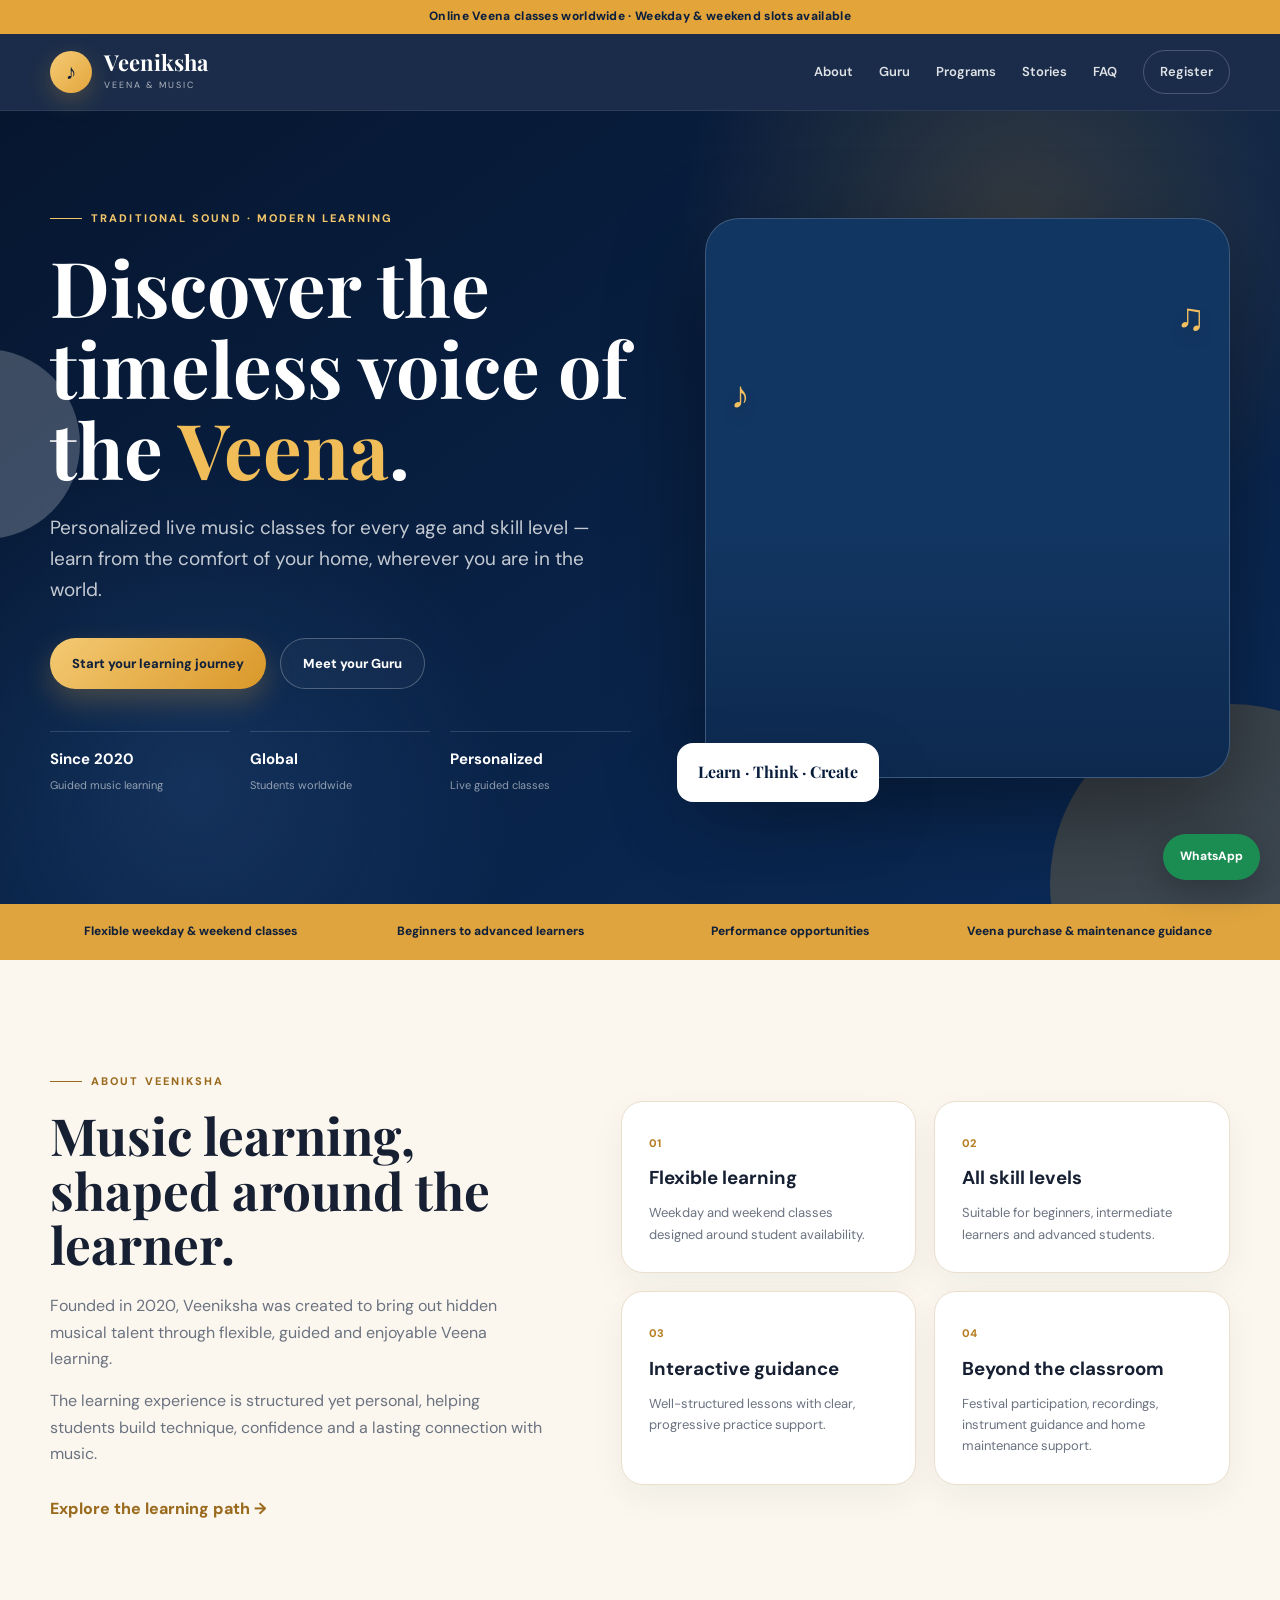
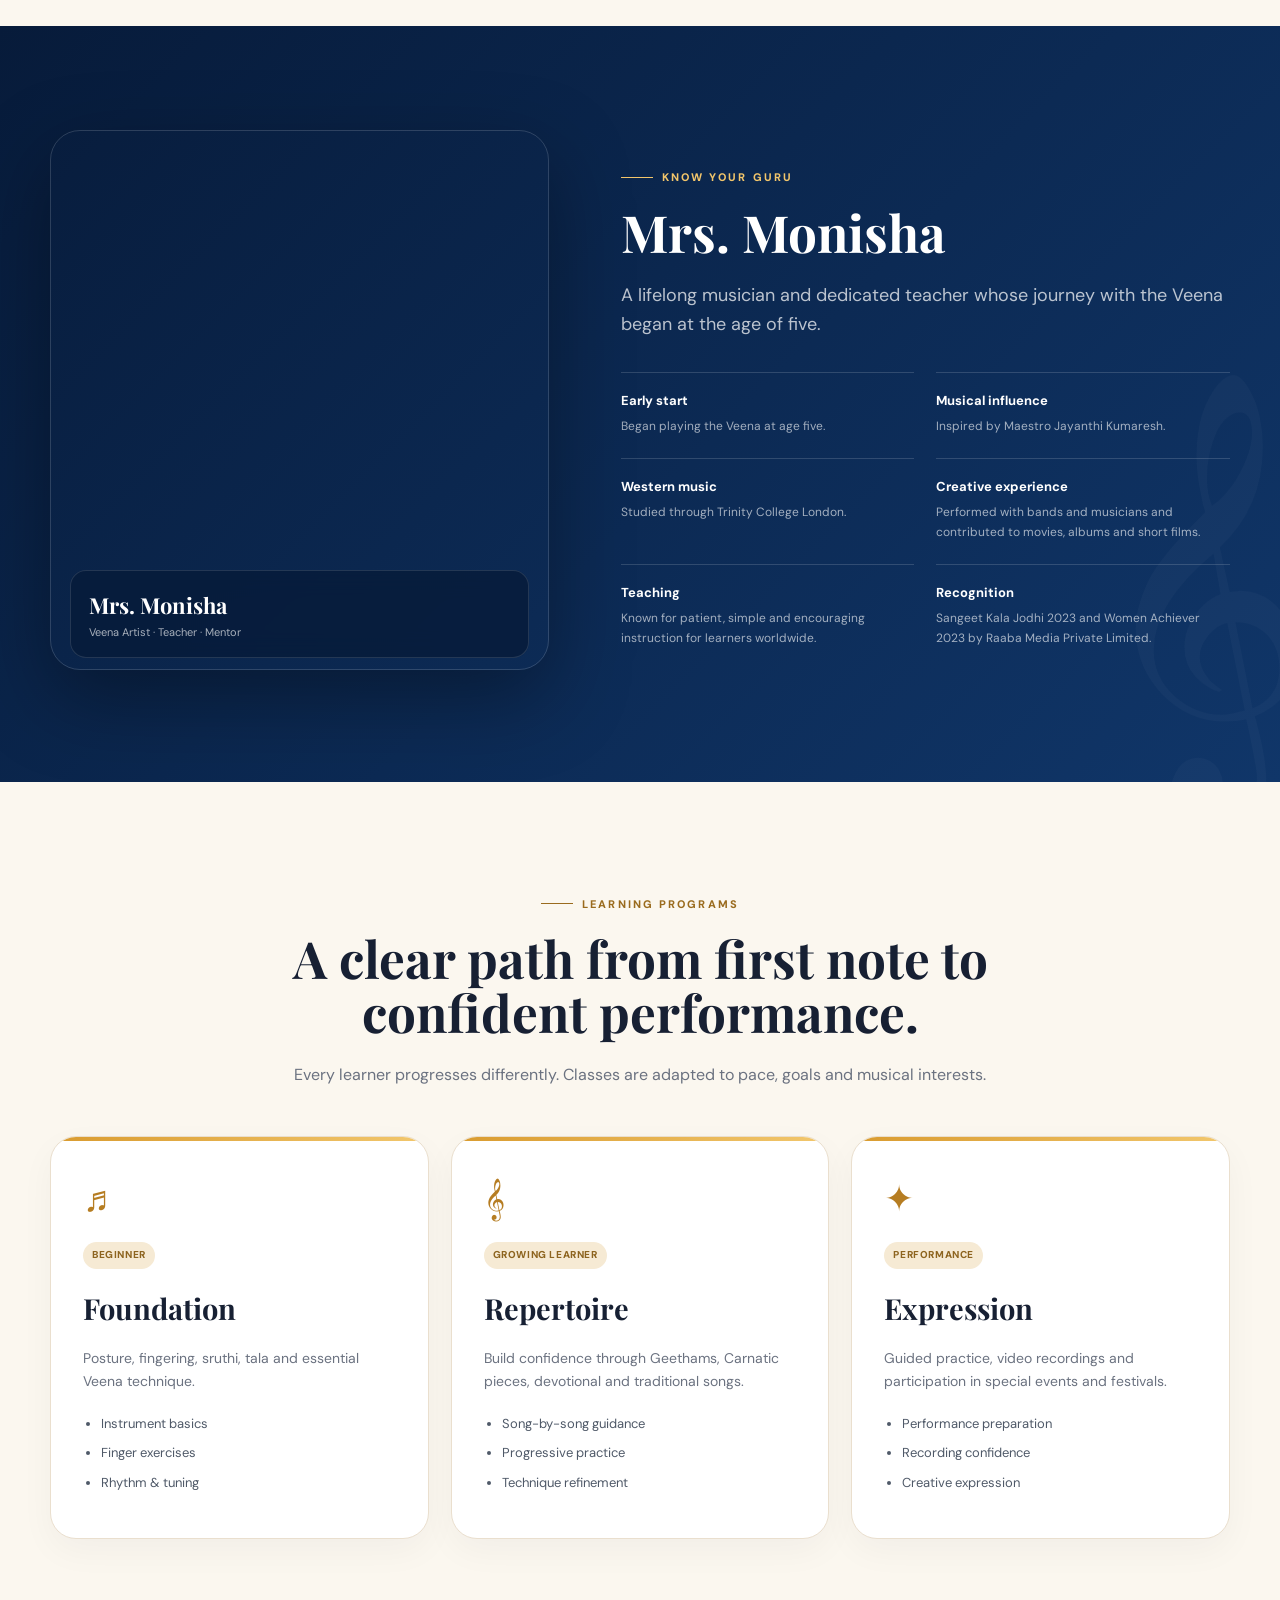
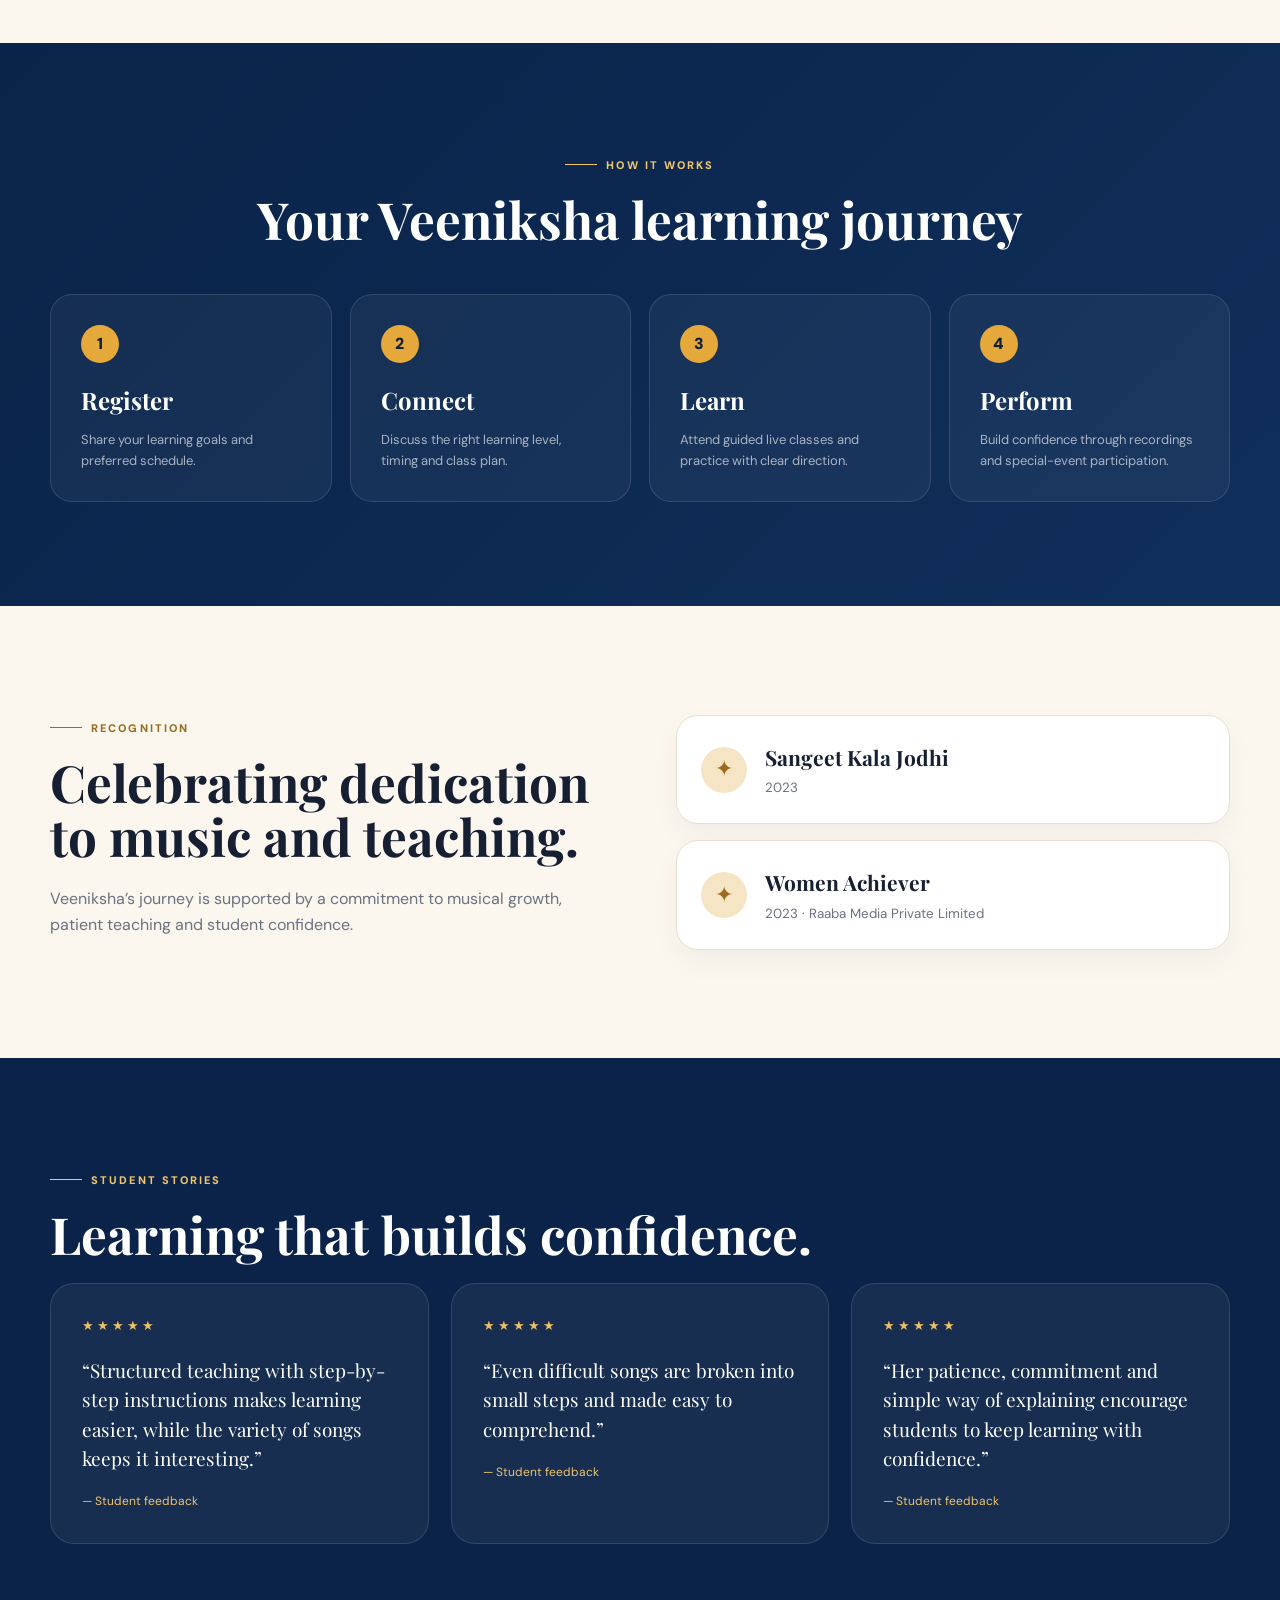
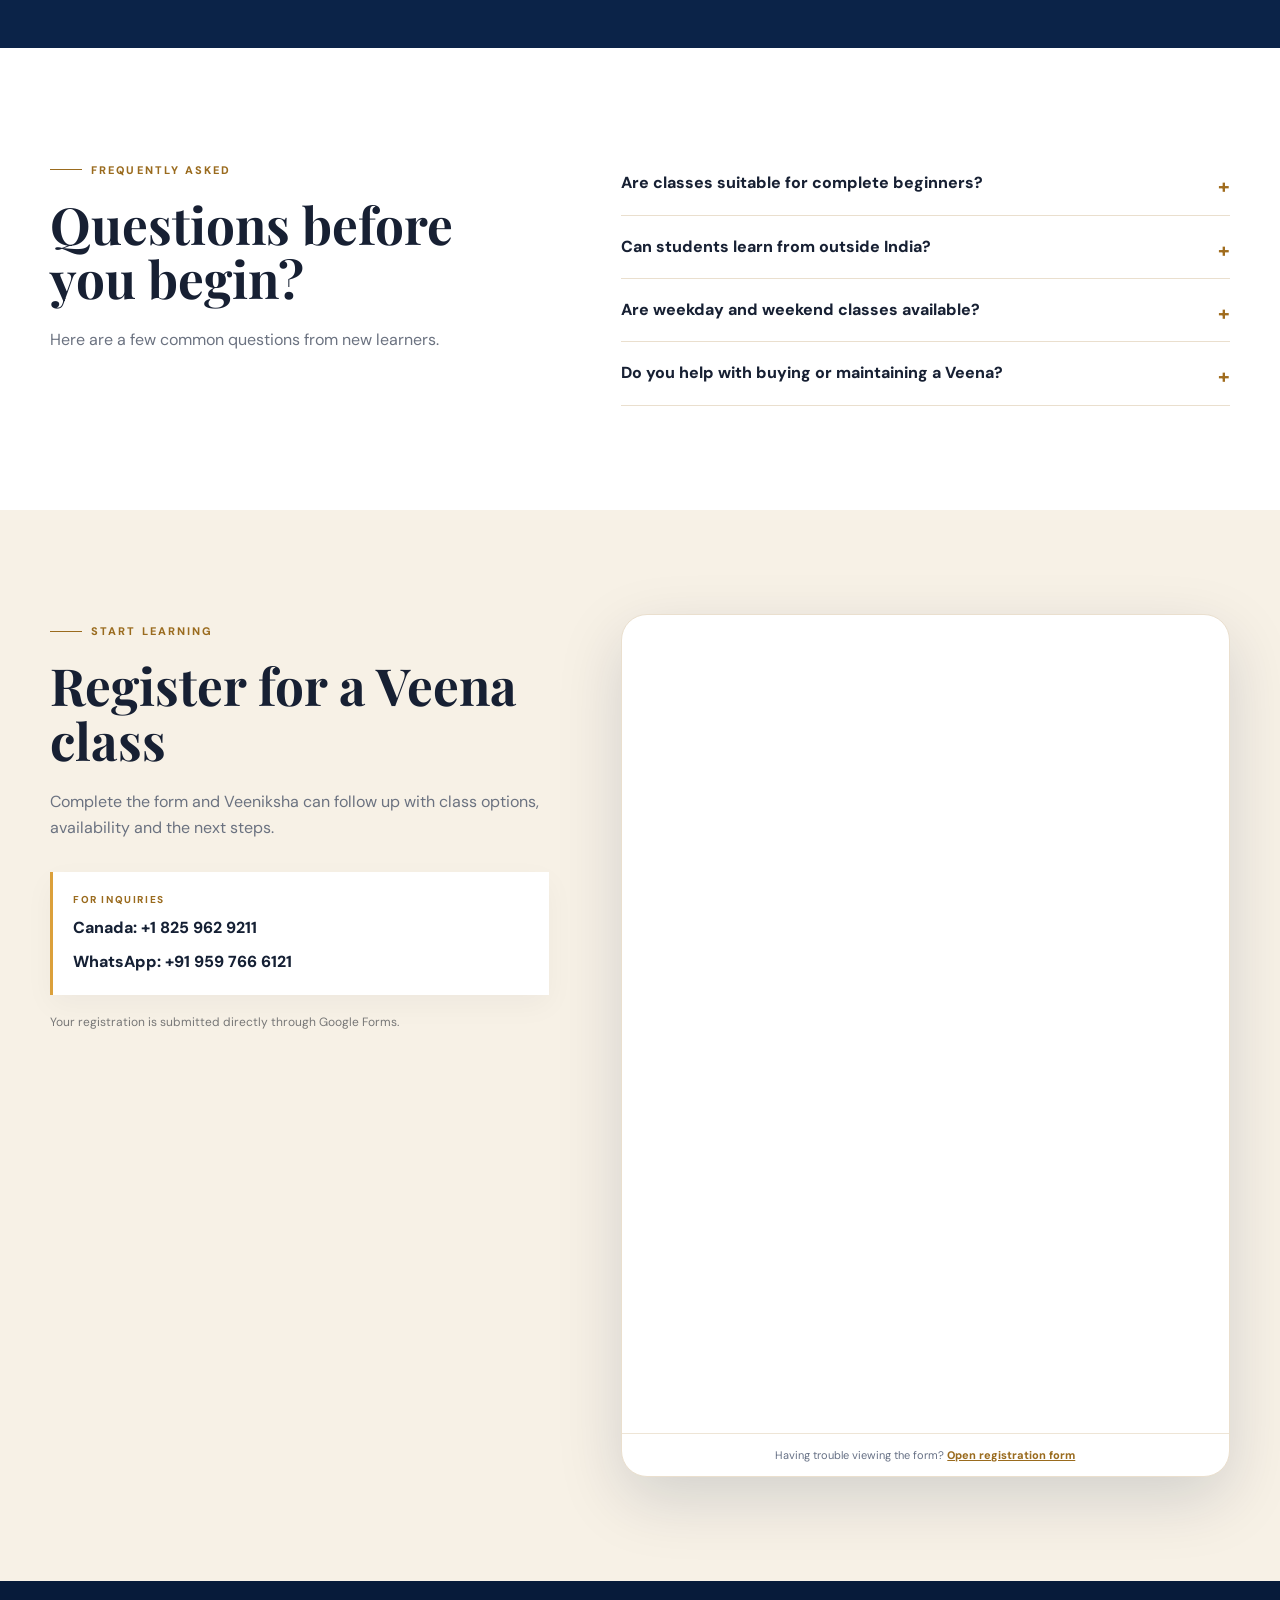
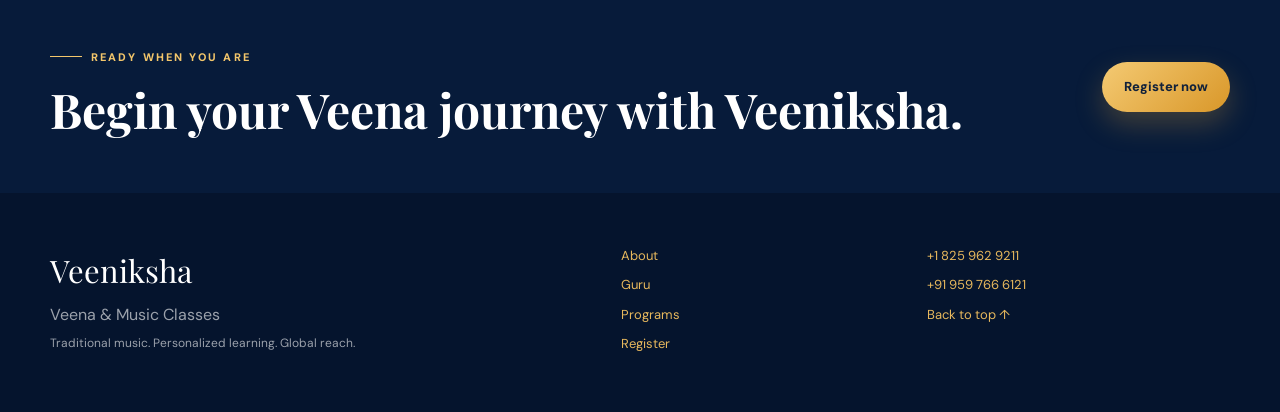
==== index.html @ 1fbd0fb5 "Use sharper high-resolution Veena portrait" ====
<!doctype html>
<html lang="en">
<head>
  <meta charset="utf-8" />
  <meta name="viewport" content="width=device-width, initial-scale=1" />
  <meta name="theme-color" content="#071b3a" />
  <meta name="description" content="Veeniksha offers personalized online Veena and Carnatic music classes for learners worldwide, with flexible scheduling, guided practice and performance opportunities." />
  <meta property="og:title" content="Veeniksha | Veena & Music Classes" />
  <meta property="og:description" content="Traditional sound. Personalized learning. Learn Veena from anywhere in the world." />
  <meta property="og:type" content="website" />
  <meta property="og:image" content="assets/monisha-crisp.webp" />
  <title>Veeniksha | Veena & Music Classes</title>
  <link rel="preconnect" href="https://fonts.googleapis.com">
  <link rel="preconnect" href="https://fonts.gstatic.com" crossorigin>
  <link href="https://fonts.googleapis.com/css2?family=DM+Sans:wght@400;500;600;700&family=Playfair+Display:wght@600;700&display=swap" rel="stylesheet">
  <link rel="stylesheet" href="styles.css" />
</head>
<body>
  <a class="skip-link" href="#main">Skip to content</a>
  <div class="announcement">Online Veena classes worldwide · Weekday & weekend slots available</div>

  <header class="site-header" id="top">
    <nav class="nav container" aria-label="Main navigation">
      <a class="brand" href="#top" aria-label="Veeniksha home">
        <span class="brand-mark">♪</span>
        <span><strong>Veeniksha</strong><small>Veena & Music</small></span>
      </a>
      <button class="menu-toggle" aria-label="Open menu" aria-expanded="false">☰</button>
      <div class="nav-links">
        <a href="#about">About</a>
        <a href="#guru">Guru</a>
        <a href="#programs">Programs</a>
        <a href="#stories">Stories</a>
        <a href="#faq">FAQ</a>
        <a href="#register" class="nav-cta">Register</a>
      </div>
    </nav>
  </header>

  <main id="main">
    <section class="hero">
      <div class="hero-orb orb-1"></div><div class="hero-orb orb-2"></div>
      <div class="container hero-grid">
        <div class="hero-copy reveal">
          <div class="eyebrow">Traditional sound · Modern learning</div>
          <h1>Discover the timeless voice of the <span>Veena</span>.</h1>
          <p class="hero-lead">Personalized live music classes for every age and skill level — learn from the comfort of your home, wherever you are in the world.</p>
          <div class="hero-actions">
            <a href="#register" class="btn btn-primary">Start your learning journey</a>
            <a href="#guru" class="btn btn-secondary">Meet your Guru</a>
          </div>
          <div class="hero-highlights" aria-label="Veeniksha highlights">
            <div><strong>Since 2020</strong><span>Guided music learning</span></div>
            <div><strong>Global</strong><span>Students worldwide</span></div>
            <div><strong>Personalized</strong><span>Live guided classes</span></div>
          </div>
        </div>
        <div class="hero-visual reveal delay-1">
          <div class="image-frame">
            <img src="assets/monisha-crisp.webp" alt="Mrs. Monisha seated with a Veena" decoding="async" fetchpriority="high" />
            <div class="floating-note note-a">♫</div>
            <div class="floating-note note-b">♪</div>
          </div>
          <div class="quote-card">Learn · Think · Create</div>
        </div>
      </div>
    </section>

    <section class="mini-strip" aria-label="Class benefits">
      <div class="container strip-grid">
        <span>Flexible weekday & weekend classes</span>
        <span>Beginners to advanced learners</span>
        <span>Performance opportunities</span>
        <span>Veena purchase & maintenance guidance</span>
      </div>
    </section>

    <section id="about" class="section-pad light-section">
      <div class="container split-grid">
        <div class="section-copy reveal">
          <div class="eyebrow dark">About Veeniksha</div>
          <h2>Music learning, shaped around the learner.</h2>
          <p>Founded in 2020, Veeniksha was created to bring out hidden musical talent through flexible, guided and enjoyable Veena learning.</p>
          <p>The learning experience is structured yet personal, helping students build technique, confidence and a lasting connection with music.</p>
          <a class="text-link" href="#programs">Explore the learning path →</a>
        </div>
        <div class="feature-grid reveal delay-1">
          <article class="feature-card"><span>01</span><h3>Flexible learning</h3><p>Weekday and weekend classes designed around student availability.</p></article>
          <article class="feature-card"><span>02</span><h3>All skill levels</h3><p>Suitable for beginners, intermediate learners and advanced students.</p></article>
          <article class="feature-card"><span>03</span><h3>Interactive guidance</h3><p>Well-structured lessons with clear, progressive practice support.</p></article>
          <article class="feature-card"><span>04</span><h3>Beyond the classroom</h3><p>Festival participation, recordings, instrument guidance and home maintenance support.</p></article>
        </div>
      </div>
    </section>

    <section id="guru" class="section-pad guru-section">
      <div class="container guru-grid">
        <div class="guru-photo reveal">
          <img src="assets/monisha-crisp.webp" alt="Mrs. Monisha playing the Veena" loading="lazy" decoding="async" />
          <div class="photo-badge"><strong>Mrs. Monisha</strong><span>Veena Artist · Teacher · Mentor</span></div>
        </div>
        <div class="guru-copy reveal delay-1">
          <div class="eyebrow">Know your Guru</div>
          <h2>Mrs. Monisha</h2>
          <p class="guru-intro">A lifelong musician and dedicated teacher whose journey with the Veena began at the age of five.</p>
          <div class="milestones">
            <div><strong>Early start</strong><span>Began playing the Veena at age five.</span></div>
            <div><strong>Musical influence</strong><span>Inspired by Maestro Jayanthi Kumaresh.</span></div>
            <div><strong>Western music</strong><span>Studied through Trinity College London.</span></div>
            <div><strong>Creative experience</strong><span>Performed with bands and musicians and contributed to movies, albums and short films.</span></div>
            <div><strong>Teaching</strong><span>Known for patient, simple and encouraging instruction for learners worldwide.</span></div>
            <div><strong>Recognition</strong><span>Sangeet Kala Jodhi 2023 and Women Achiever 2023 by Raaba Media Private Limited.</span></div>
          </div>
        </div>
      </div>
    </section>

    <section id="programs" class="section-pad light-section">
      <div class="container">
        <div class="section-heading centered reveal">
          <div class="eyebrow dark">Learning programs</div>
          <h2>A clear path from first note to confident performance.</h2>
          <p>Every learner progresses differently. Classes are adapted to pace, goals and musical interests.</p>
        </div>
        <div class="class-cards">
          <article class="class-card reveal"><div class="icon">♬</div><div class="tag">Beginner</div><h3>Foundation</h3><p>Posture, fingering, sruthi, tala and essential Veena technique.</p><ul><li>Instrument basics</li><li>Finger exercises</li><li>Rhythm & tuning</li></ul></article>
          <article class="class-card reveal delay-1"><div class="icon">𝄞</div><div class="tag">Growing learner</div><h3>Repertoire</h3><p>Build confidence through Geethams, Carnatic pieces, devotional and traditional songs.</p><ul><li>Song-by-song guidance</li><li>Progressive practice</li><li>Technique refinement</li></ul></article>
          <article class="class-card reveal delay-2"><div class="icon">✦</div><div class="tag">Performance</div><h3>Expression</h3><p>Guided practice, video recordings and participation in special events and festivals.</p><ul><li>Performance preparation</li><li>Recording confidence</li><li>Creative expression</li></ul></article>
        </div>
      </div>
    </section>

    <section class="journey-section section-pad">
      <div class="container">
        <div class="section-heading centered reveal">
          <div class="eyebrow">How it works</div>
          <h2>Your Veeniksha learning journey</h2>
        </div>
        <div class="journey-grid">
          <div class="journey-step reveal"><span>1</span><h3>Register</h3><p>Share your learning goals and preferred schedule.</p></div>
          <div class="journey-step reveal delay-1"><span>2</span><h3>Connect</h3><p>Discuss the right learning level, timing and class plan.</p></div>
          <div class="journey-step reveal delay-2"><span>3</span><h3>Learn</h3><p>Attend guided live classes and practice with clear direction.</p></div>
          <div class="journey-step reveal delay-3"><span>4</span><h3>Perform</h3><p>Build confidence through recordings and special-event participation.</p></div>
        </div>
      </div>
    </section>

    <section class="awards-section section-pad light-section">
      <div class="container awards-grid">
        <div class="section-copy reveal">
          <div class="eyebrow dark">Recognition</div>
          <h2>Celebrating dedication to music and teaching.</h2>
          <p>Veeniksha’s journey is supported by a commitment to musical growth, patient teaching and student confidence.</p>
        </div>
        <div class="award-cards reveal delay-1">
          <div class="award-card"><span>✦</span><div><strong>Sangeet Kala Jodhi</strong><small>2023</small></div></div>
          <div class="award-card"><span>✦</span><div><strong>Women Achiever</strong><small>2023 · Raaba Media Private Limited</small></div></div>
        </div>
      </div>
    </section>

    <section id="stories" class="section-pad testimonial-section">
      <div class="container">
        <div class="section-heading reveal">
          <div class="eyebrow">Student stories</div>
          <h2>Learning that builds confidence.</h2>
        </div>
        <div class="testimonial-grid">
          <blockquote class="testimonial reveal"><div class="stars">★★★★★</div><p>“Structured teaching with step-by-step instructions makes learning easier, while the variety of songs keeps it interesting.”</p><footer>— Student feedback</footer></blockquote>
          <blockquote class="testimonial reveal delay-1"><div class="stars">★★★★★</div><p>“Even difficult songs are broken into small steps and made easy to comprehend.”</p><footer>— Student feedback</footer></blockquote>
          <blockquote class="testimonial reveal delay-2"><div class="stars">★★★★★</div><p>“Her patience, commitment and simple way of explaining encourage students to keep learning with confidence.”</p><footer>— Student feedback</footer></blockquote>
        </div>
      </div>
    </section>

    <section id="faq" class="section-pad faq-section">
      <div class="container faq-grid">
        <div class="section-copy reveal"><div class="eyebrow dark">Frequently asked</div><h2>Questions before you begin?</h2><p>Here are a few common questions from new learners.</p></div>
        <div class="faq-list reveal delay-1">
          <details><summary>Are classes suitable for complete beginners?</summary><p>Yes. Veeniksha supports learners from beginner to advanced levels, with lessons adapted to the student’s current ability.</p></details>
          <details><summary>Can students learn from outside India?</summary><p>Yes. Veeniksha teaches students worldwide through live online classes.</p></details>
          <details><summary>Are weekday and weekend classes available?</summary><p>Yes. Flexible scheduling includes weekday and weekend options, subject to availability.</p></details>
          <details><summary>Do you help with buying or maintaining a Veena?</summary><p>Yes. Guidance is available for customized Veena and accessories, global shipping, and basic home maintenance support.</p></details>
        </div>
      </div>
    </section>

    <section id="register" class="section-pad register-section">
      <div class="container register-grid">
        <div class="register-copy reveal">
          <div class="eyebrow dark">Start learning</div>
          <h2>Register for a Veena class</h2>
          <p>Complete the form and Veeniksha can follow up with class options, availability and the next steps.</p>
          <div class="contact-card">
            <span>For inquiries</span>
            <a href="tel:+18259629211">Canada: +1 825 962 9211</a>
            <a href="https://wa.me/919597666121" target="_blank" rel="noopener">WhatsApp: +91 959 766 6121</a>
          </div>
          <div class="register-note">Your registration is submitted directly through Google Forms.</div>
        </div>
        <div class="form-shell reveal delay-1">
          <iframe title="Veeniksha registration form" loading="lazy" src="https://docs.google.com/forms/d/e/1FAIpQLSe6xrKiTgILq8Q-QHt_Vbb0ZFLfgSfTjHG83LfhYRNbQDbj2w/viewform?embedded=true">Loading…</iframe>
          <div class="form-fallback">Having trouble viewing the form? <a href="https://docs.google.com/forms/d/e/1FAIpQLSe6xrKiTgILq8Q-QHt_Vbb0ZFLfgSfTjHG83LfhYRNbQDbj2w/viewform?usp=publish-editor" target="_blank" rel="noopener">Open registration form</a></div>
        </div>
      </div>
    </section>

    <section class="cta-band">
      <div class="container cta-inner"><div><span class="eyebrow">Ready when you are</span><h2>Begin your Veena journey with Veeniksha.</h2></div><a class="btn btn-primary" href="#register">Register now</a></div>
    </section>
  </main>

  <a class="whatsapp-float" href="https://wa.me/919597666121" target="_blank" rel="noopener" aria-label="Chat with Veeniksha on WhatsApp">WhatsApp</a>

  <footer class="footer">
    <div class="container footer-grid">
      <div><div class="footer-brand">Veeniksha</div><p>Veena & Music Classes</p><p class="footer-small">Traditional music. Personalized learning. Global reach.</p></div>
      <div class="footer-links"><a href="#about">About</a><a href="#guru">Guru</a><a href="#programs">Programs</a><a href="#register">Register</a></div>
      <div class="footer-contact"><a href="tel:+18259629211">+1 825 962 9211</a><a href="https://wa.me/919597666121" target="_blank" rel="noopener">+91 959 766 6121</a><a href="#top">Back to top ↑</a></div>
    </div>
  </footer>

  <script src="script.js"></script>
</body>
</html>
---- styles.css ----
:root{--navy:#071b3a;--navy2:#0d2d5c;--gold:#e4a63c;--gold2:#f4cb76;--cream:#f7f1e6;--paper:#fffdf8;--text:#172033;--muted:#6b7280;--line:#eadfce;--white:#fff;--shadow:0 22px 65px rgba(7,27,58,.15)}*{box-sizing:border-box}html{scroll-behavior:smooth}body{margin:0;font-family:'DM Sans',sans-serif;color:var(--text);background:var(--paper);line-height:1.65}.container{width:min(1180px,calc(100% - 40px));margin:auto}.section-pad{padding:104px 0}.skip-link{position:absolute;left:-9999px}.skip-link:focus{left:18px;top:18px;z-index:100;background:#fff;color:#111;padding:10px 14px;border-radius:8px}.announcement{height:34px;display:grid;place-items:center;background:#e3a43a;color:#0b1f3e;font-size:12px;font-weight:800;letter-spacing:.3px;position:relative;z-index:60}.site-header{position:sticky;top:0;z-index:50;background:rgba(7,27,58,.92);backdrop-filter:blur(16px);border-bottom:1px solid rgba(255,255,255,.08)}.nav{height:76px;display:flex;align-items:center;justify-content:space-between}.brand{display:flex;gap:12px;align-items:center;color:#fff;text-decoration:none}.brand-mark{width:42px;height:42px;border-radius:50%;display:grid;place-items:center;background:linear-gradient(135deg,var(--gold2),var(--gold));color:var(--navy);font-size:21px;font-weight:800;box-shadow:0 8px 24px rgba(228,166,60,.24)}.brand strong{display:block;font-family:'Playfair Display',serif;font-size:22px;line-height:1}.brand small{display:block;font-size:9px;letter-spacing:2px;text-transform:uppercase;opacity:.65;margin-top:5px}.nav-links{display:flex;align-items:center;gap:26px}.nav-links a{color:#fff;text-decoration:none;font-size:13px;font-weight:600;opacity:.86;transition:.2s}.nav-links a:hover{opacity:1;color:#f2c56b}.nav-cta{padding:10px 16px;border:1px solid rgba(255,255,255,.25);border-radius:999px}.menu-toggle{display:none;background:none;border:0;color:#fff;font-size:26px}.hero{min-height:calc(100vh - 110px);display:flex;align-items:center;background:radial-gradient(circle at 80% 15%,rgba(229,168,58,.2),transparent 28%),radial-gradient(circle at 15% 85%,rgba(70,131,203,.18),transparent 25%),linear-gradient(145deg,#06162f,#0b2b59);color:#fff;position:relative;overflow:hidden;padding:90px 0 110px}.hero-grid{display:grid;grid-template-columns:1.05fr .95fr;gap:74px;align-items:center}.eyebrow{display:inline-flex;align-items:center;gap:9px;text-transform:uppercase;letter-spacing:2.1px;font-size:11px;font-weight:800;color:#f3c66b}.eyebrow:before{content:'';width:32px;height:1px;background:currentColor}.eyebrow.dark{color:#9a6b1e}.hero h1,.section-copy h2,.section-heading h2,.guru-copy h2,.register-copy h2,.cta-band h2{font-family:'Playfair Display',serif;line-height:1.06;margin:18px 0 22px}.hero h1{font-size:clamp(50px,6vw,82px);max-width:760px}.hero h1 span{color:#f0bd59}.hero-lead{font-size:19px;color:rgba(255,255,255,.76);max-width:650px}.hero-actions{display:flex;gap:14px;flex-wrap:wrap;margin:32px 0 42px}.btn{display:inline-flex;align-items:center;justify-content:center;padding:14px 22px;border-radius:999px;text-decoration:none;font-weight:800;font-size:13px;transition:.2s transform,.2s box-shadow}.btn:hover{transform:translateY(-2px)}.btn-primary{background:linear-gradient(135deg,#f4ca73,#d99729);color:#11213a;box-shadow:0 12px 28px rgba(229,168,58,.26)}.btn-secondary{border:1px solid rgba(255,255,255,.25);color:#fff;background:rgba(255,255,255,.03)}.hero-highlights{display:grid;grid-template-columns:repeat(3,1fr);gap:20px;max-width:720px}.hero-highlights div{padding-top:15px;border-top:1px solid rgba(255,255,255,.14)}.hero-highlights strong,.hero-highlights span{display:block}.hero-highlights strong{font-size:15px}.hero-highlights span{font-size:11px;color:rgba(255,255,255,.55);margin-top:4px}.hero-visual{position:relative}.image-frame{height:560px;border-radius:34px;overflow:hidden;border:1px solid rgba(255,255,255,.18);box-shadow:0 34px 95px rgba(0,0,0,.38);position:relative;background:#123662}.image-frame:after{content:'';position:absolute;inset:0;background:linear-gradient(to top,rgba(5,20,45,.38),transparent 45%)}.image-frame img{width:100%;height:100%;object-fit:cover;object-position:center;display:block}.quote-card{position:absolute;left:-28px;bottom:-24px;background:#fff;color:var(--navy);padding:16px 21px;border-radius:16px;font-family:'Playfair Display',serif;font-weight:700;box-shadow:var(--shadow);z-index:3}.floating-note{position:absolute;color:#f1bf60;font-size:38px;animation:float 5s ease-in-out infinite;z-index:2;text-shadow:0 8px 16px rgba(0,0,0,.2)}.note-a{right:24px;top:12%}.note-b{left:25px;top:26%;animation-delay:1s}.hero-orb{position:absolute;border-radius:50%;opacity:.22}.orb-1{width:360px;height:360px;background:#e6a833;right:-130px;bottom:-160px}.orb-2{width:190px;height:190px;background:#fff;left:-110px;top:30%}.mini-strip{background:#dfa43d;color:#10203b;padding:18px 0;font-weight:800;font-size:12px}.strip-grid{display:grid;grid-template-columns:repeat(4,1fr);gap:18px;text-align:center}.light-section{background:#fbf7ef}.split-grid,.guru-grid,.register-grid,.awards-grid,.faq-grid{display:grid;grid-template-columns:.9fr 1.1fr;gap:72px;align-items:center}.section-copy h2,.section-heading h2,.guru-copy h2,.register-copy h2{font-size:clamp(39px,4vw,58px)}.section-copy p,.section-heading p{color:var(--muted);font-size:16px}.text-link{display:inline-block;margin-top:12px;color:#9a6b1e;font-weight:800;text-decoration:none}.feature-grid{display:grid;grid-template-columns:repeat(2,1fr);gap:18px}.feature-card{padding:27px;border-radius:22px;background:#fff;border:1px solid var(--line);box-shadow:0 12px 35px rgba(27,32,46,.05);transition:.25s}.feature-card:hover{transform:translateY(-4px);box-shadow:0 18px 48px rgba(27,32,46,.08)}.feature-card span{color:#b67d22;font-size:11px;font-weight:800}.feature-card h3{margin:8px 0 8px}.feature-card p{color:var(--muted);font-size:13px;margin:0}.guru-section{background:linear-gradient(135deg,#071b3a,#103669);color:#fff;position:relative;overflow:hidden}.guru-section:after{content:'𝄞';position:absolute;right:-35px;bottom:-120px;font-size:380px;color:rgba(255,255,255,.025);font-family:serif}.guru-photo{position:relative;z-index:2}.guru-photo img{width:100%;height:540px;object-fit:cover;border-radius:30px;border:1px solid rgba(255,255,255,.15);box-shadow:0 28px 80px rgba(0,0,0,.34)}.photo-badge{position:absolute;left:20px;right:20px;bottom:20px;background:rgba(7,27,58,.82);backdrop-filter:blur(12px);padding:16px 18px;border-radius:16px;border:1px solid rgba(255,255,255,.12)}.photo-badge strong,.photo-badge span{display:block}.photo-badge strong{font-family:'Playfair Display',serif;font-size:22px}.photo-badge span{font-size:11px;color:rgba(255,255,255,.65)}.guru-intro{font-size:18px;color:rgba(255,255,255,.72)}.milestones{display:grid;grid-template-columns:repeat(2,1fr);gap:22px;margin-top:32px}.milestones div{padding-top:17px;border-top:1px solid rgba(255,255,255,.15)}.milestones strong,.milestones span{display:block}.milestones strong{font-size:13px}.milestones span{font-size:12px;color:rgba(255,255,255,.62);margin-top:5px}.centered{text-align:center;max-width:800px;margin:0 auto 48px}.class-cards,.testimonial-grid{display:grid;grid-template-columns:repeat(3,1fr);gap:22px}.class-card{background:#fff;border:1px solid var(--line);border-radius:26px;padding:32px;min-height:340px;box-shadow:0 12px 35px rgba(27,32,46,.04);position:relative;overflow:hidden}.class-card:before{content:'';position:absolute;left:0;top:0;width:100%;height:4px;background:linear-gradient(90deg,#d99b2f,#f2c76d)}.class-card .icon{font-size:36px;color:#b67d22}.class-card .tag{display:inline-block;margin:14px 0 0;padding:5px 9px;border-radius:99px;background:#f6ead4;color:#8d641f;font-size:10px;font-weight:800;text-transform:uppercase;letter-spacing:.6px}.class-card h3{font-family:'Playfair Display',serif;font-size:29px;margin:16px 0 8px}.class-card p{color:var(--muted);font-size:14px}.class-card ul{padding-left:18px;margin-top:20px;color:#4f5968;font-size:13px}.class-card li{margin:8px 0}.journey-section{background:linear-gradient(135deg,#0a2348,#102f5b);color:#fff}.journey-grid{display:grid;grid-template-columns:repeat(4,1fr);gap:18px}.journey-step{padding:30px;border-radius:22px;border:1px solid rgba(255,255,255,.12);background:rgba(255,255,255,.045)}.journey-step span{display:grid;place-items:center;width:38px;height:38px;border-radius:50%;background:#e5a83a;color:#10203b;font-weight:900}.journey-step h3{font-family:'Playfair Display',serif;font-size:24px;margin:18px 0 8px}.journey-step p{color:rgba(255,255,255,.63);font-size:13px;margin:0}.awards-grid{grid-template-columns:1fr 1fr}.award-cards{display:grid;gap:16px}.award-card{display:flex;align-items:center;gap:18px;background:#fff;border:1px solid var(--line);padding:24px;border-radius:22px;box-shadow:0 12px 30px rgba(27,32,46,.04)}.award-card>span{width:46px;height:46px;border-radius:50%;display:grid;place-items:center;background:#f5e5c5;color:#9c6b1f;font-size:22px}.award-card strong,.award-card small{display:block}.award-card strong{font-family:'Playfair Display',serif;font-size:21px}.award-card small{color:var(--muted);margin-top:3px}.testimonial-section{background:#0b2348;color:#fff}.testimonial{margin:0;padding:31px;border:1px solid rgba(255,255,255,.12);border-radius:24px;background:rgba(255,255,255,.05)}.stars{color:#f1bf60;letter-spacing:3px;font-size:13px}.testimonial p{font-family:'Playfair Display',serif;font-size:19px;line-height:1.55}.testimonial footer{font-size:12px;color:#efc36d}.faq-section{background:#fff}.faq-grid{align-items:start}.faq-list details{border-bottom:1px solid var(--line);padding:18px 0}.faq-list summary{cursor:pointer;font-weight:800;list-style:none;padding-right:26px;position:relative}.faq-list summary:after{content:'+';position:absolute;right:0;top:0;color:#a06c1d;font-size:20px}.faq-list details[open] summary:after{content:'–'}.faq-list p{color:var(--muted);font-size:14px;padding-right:30px}.register-section{background:#f7f1e6}.register-grid{align-items:start}.register-copy p{color:var(--muted)}.contact-card{margin-top:30px;padding:20px;border-left:3px solid #dba03b;background:#fff;box-shadow:0 10px 28px rgba(27,32,46,.04)}.contact-card span,.contact-card a{display:block}.contact-card span{font-size:10px;font-weight:800;letter-spacing:1.6px;color:#9a6b1e;text-transform:uppercase}.contact-card a{color:#152034;text-decoration:none;margin-top:7px;font-weight:800}.register-note{margin-top:18px;font-size:12px;color:#777}.form-shell{background:#fff;border-radius:26px;border:1px solid var(--line);box-shadow:var(--shadow);overflow:hidden}.form-shell iframe{width:100%;height:810px;border:0}.form-fallback{padding:12px 18px;text-align:center;font-size:11px;color:#667085;border-top:1px solid #eee5d6}.form-fallback a{color:#9a6b1e;font-weight:800}.cta-band{background:#071b3a;color:#fff;padding:58px 0}.cta-inner{display:flex;align-items:center;justify-content:space-between;gap:30px}.cta-band h2{font-size:clamp(30px,4vw,48px);margin-bottom:0}.whatsapp-float{position:fixed;right:20px;bottom:20px;z-index:40;background:#1c8d52;color:#fff;text-decoration:none;font-size:12px;font-weight:800;padding:13px 17px;border-radius:999px;box-shadow:0 12px 32px rgba(0,0,0,.22)}.footer{padding:52px 0;background:#05142d;color:#fff}.footer-grid{display:grid;grid-template-columns:1.4fr .7fr .8fr;gap:40px;align-items:start}.footer-brand{font-family:'Playfair Display',serif;font-size:31px}.footer p{color:rgba(255,255,255,.6);margin:6px 0}.footer-small{font-size:12px}.footer-links,.footer-contact{display:grid;gap:8px}.footer a{color:#e7b85d;text-decoration:none;font-size:13px}.reveal{opacity:0;transform:translateY(18px);transition:opacity .7s ease,transform .7s ease}.reveal.visible{opacity:1;transform:none}.delay-1{transition-delay:.12s}.delay-2{transition-delay:.24s}.delay-3{transition-delay:.36s}@keyframes float{50%{transform:translateY(-15px)}}@media(max-width:980px){.nav-links{position:absolute;left:20px;right:20px;top:84px;padding:18px;border-radius:18px;background:#0a2349;display:none;flex-direction:column;align-items:flex-start;box-shadow:0 20px 40px rgba(0,0,0,.2)}.nav-links.open{display:flex}.menu-toggle{display:block}.hero-grid,.split-grid,.guru-grid,.register-grid,.awards-grid,.faq-grid{grid-template-columns:1fr}.hero{padding:80px 0 100px}.hero-grid{gap:50px}.image-frame{height:500px}.strip-grid{grid-template-columns:repeat(2,1fr)}.feature-grid,.milestones{grid-template-columns:1fr 1fr}.class-cards,.testimonial-grid{grid-template-columns:1fr}.journey-grid{grid-template-columns:repeat(2,1fr)}.section-pad{padding:82px 0}.quote-card{left:12px}.footer-grid{grid-template-columns:1fr 1fr}.cta-inner{align-items:flex-start;flex-direction:column}}@media(max-width:600px){.announcement{height:auto;min-height:34px;padding:8px 14px;text-align:center}.container{width:min(100% - 28px,1180px)}.hero{padding-top:65px}.hero h1{font-size:46px}.hero-lead{font-size:17px}.hero-highlights,.strip-grid,.feature-grid,.milestones,.journey-grid{grid-template-columns:1fr}.strip-grid{text-align:left}.section-pad{padding:66px 0}.image-frame,.guru-photo img{height:390px}.quote-card{font-size:13px}.footer-grid{grid-template-columns:1fr}.whatsapp-float{right:14px;bottom:14px}.form-shell iframe{height:760px}}@media(prefers-reduced-motion:reduce){*{scroll-behavior:auto!important}.reveal{opacity:1;transform:none;transition:none}.floating-note{animation:none}}
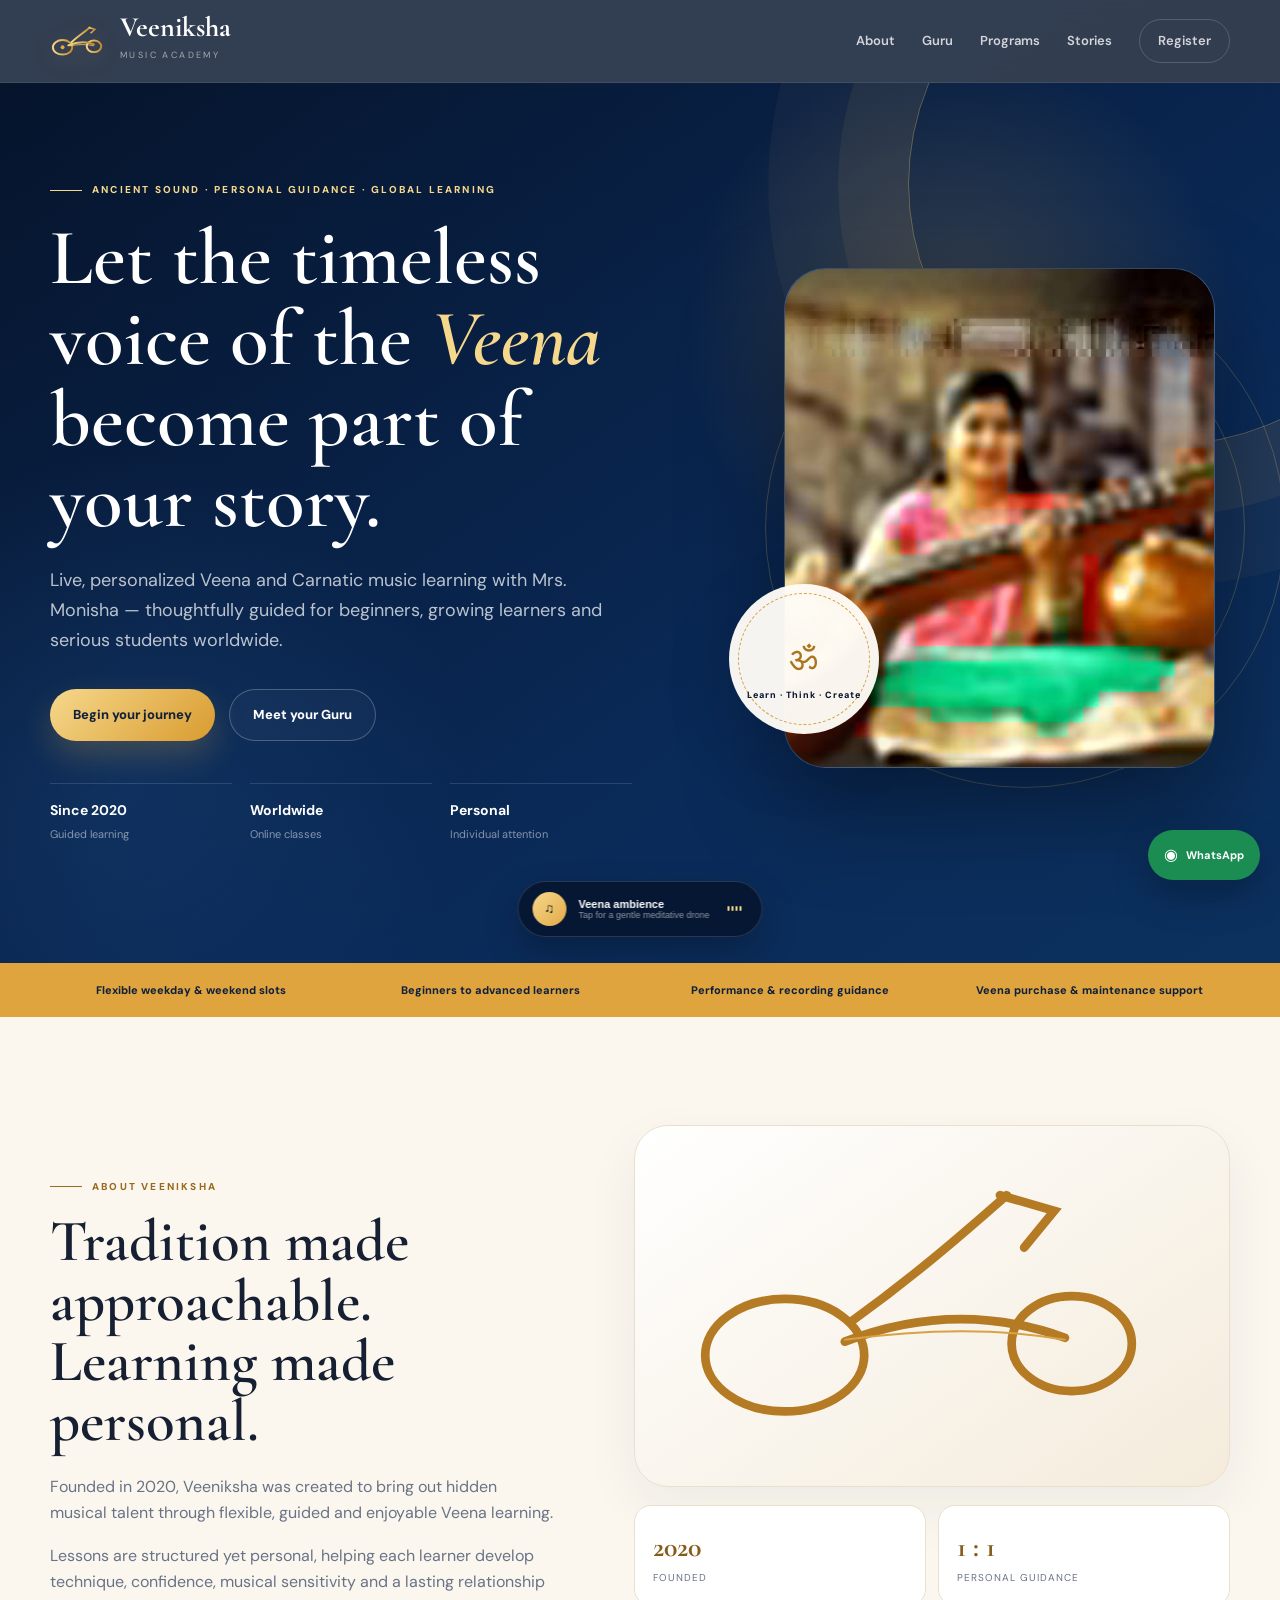
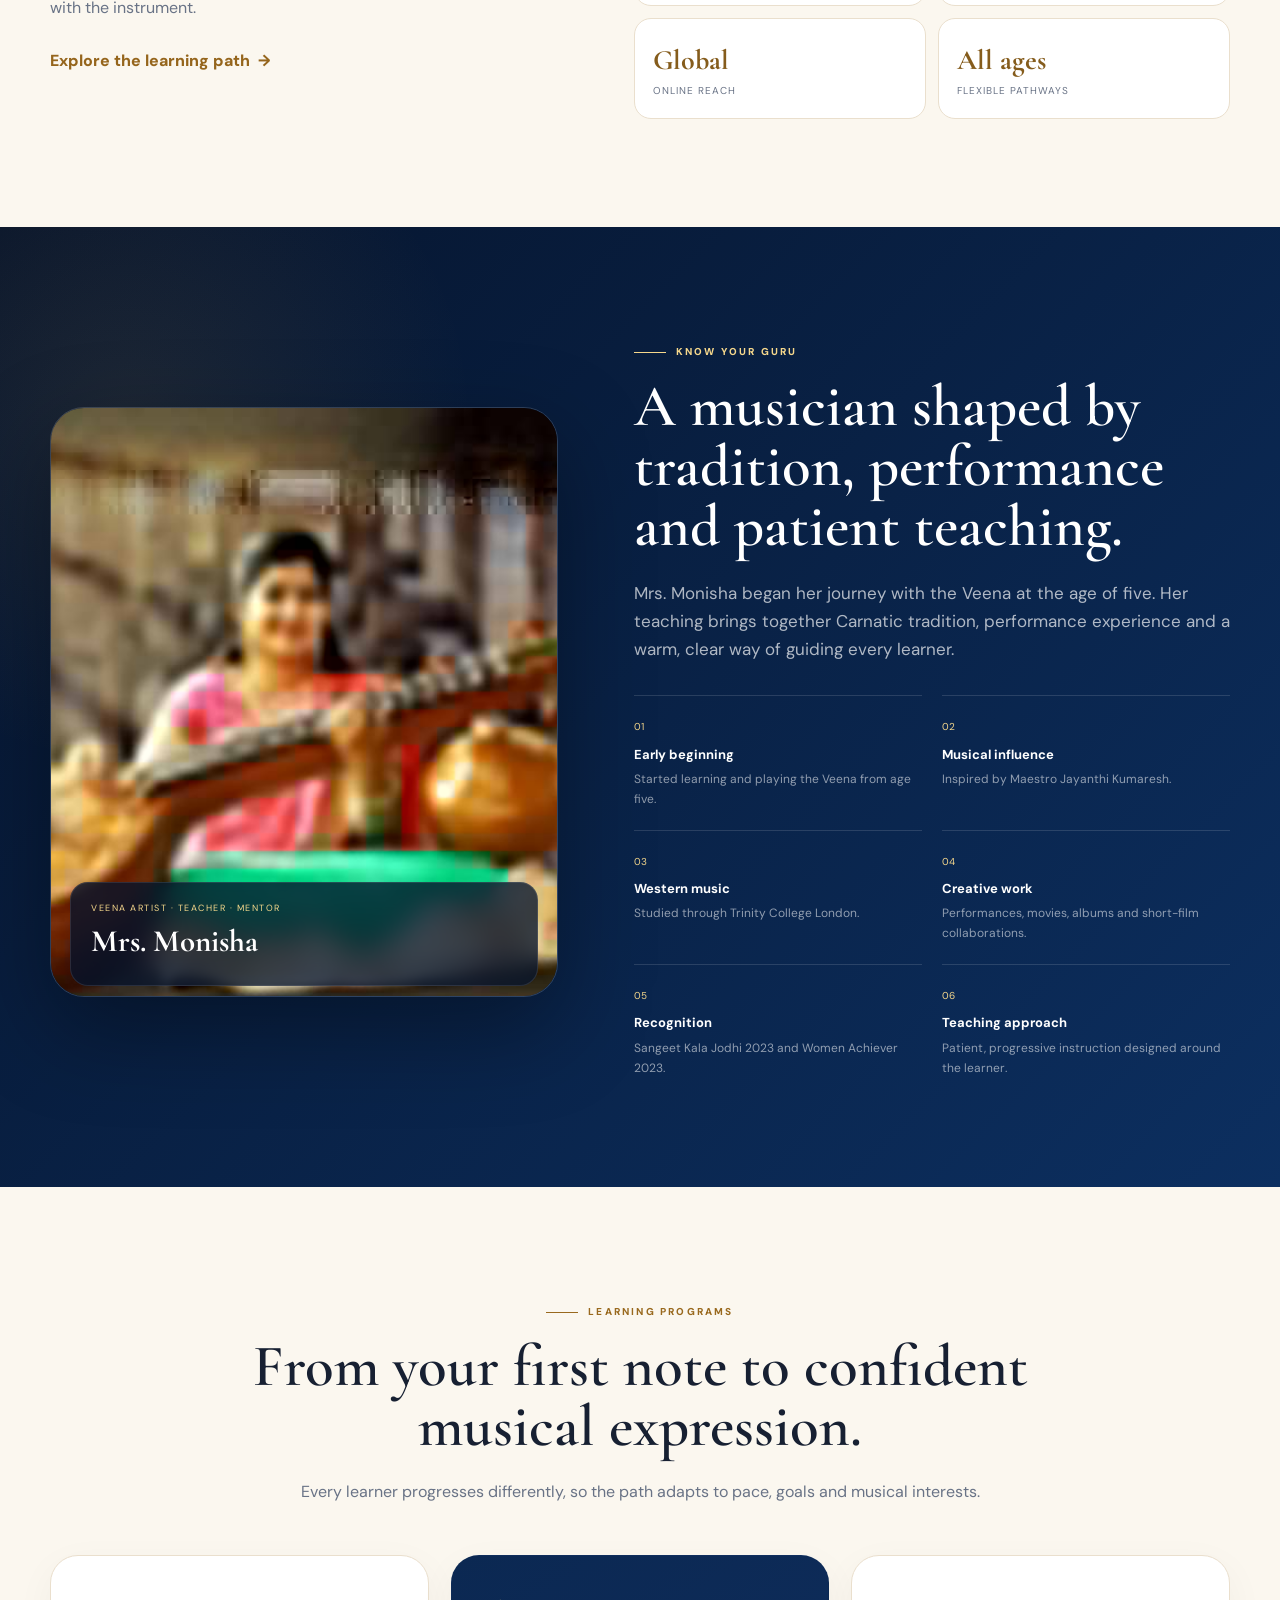
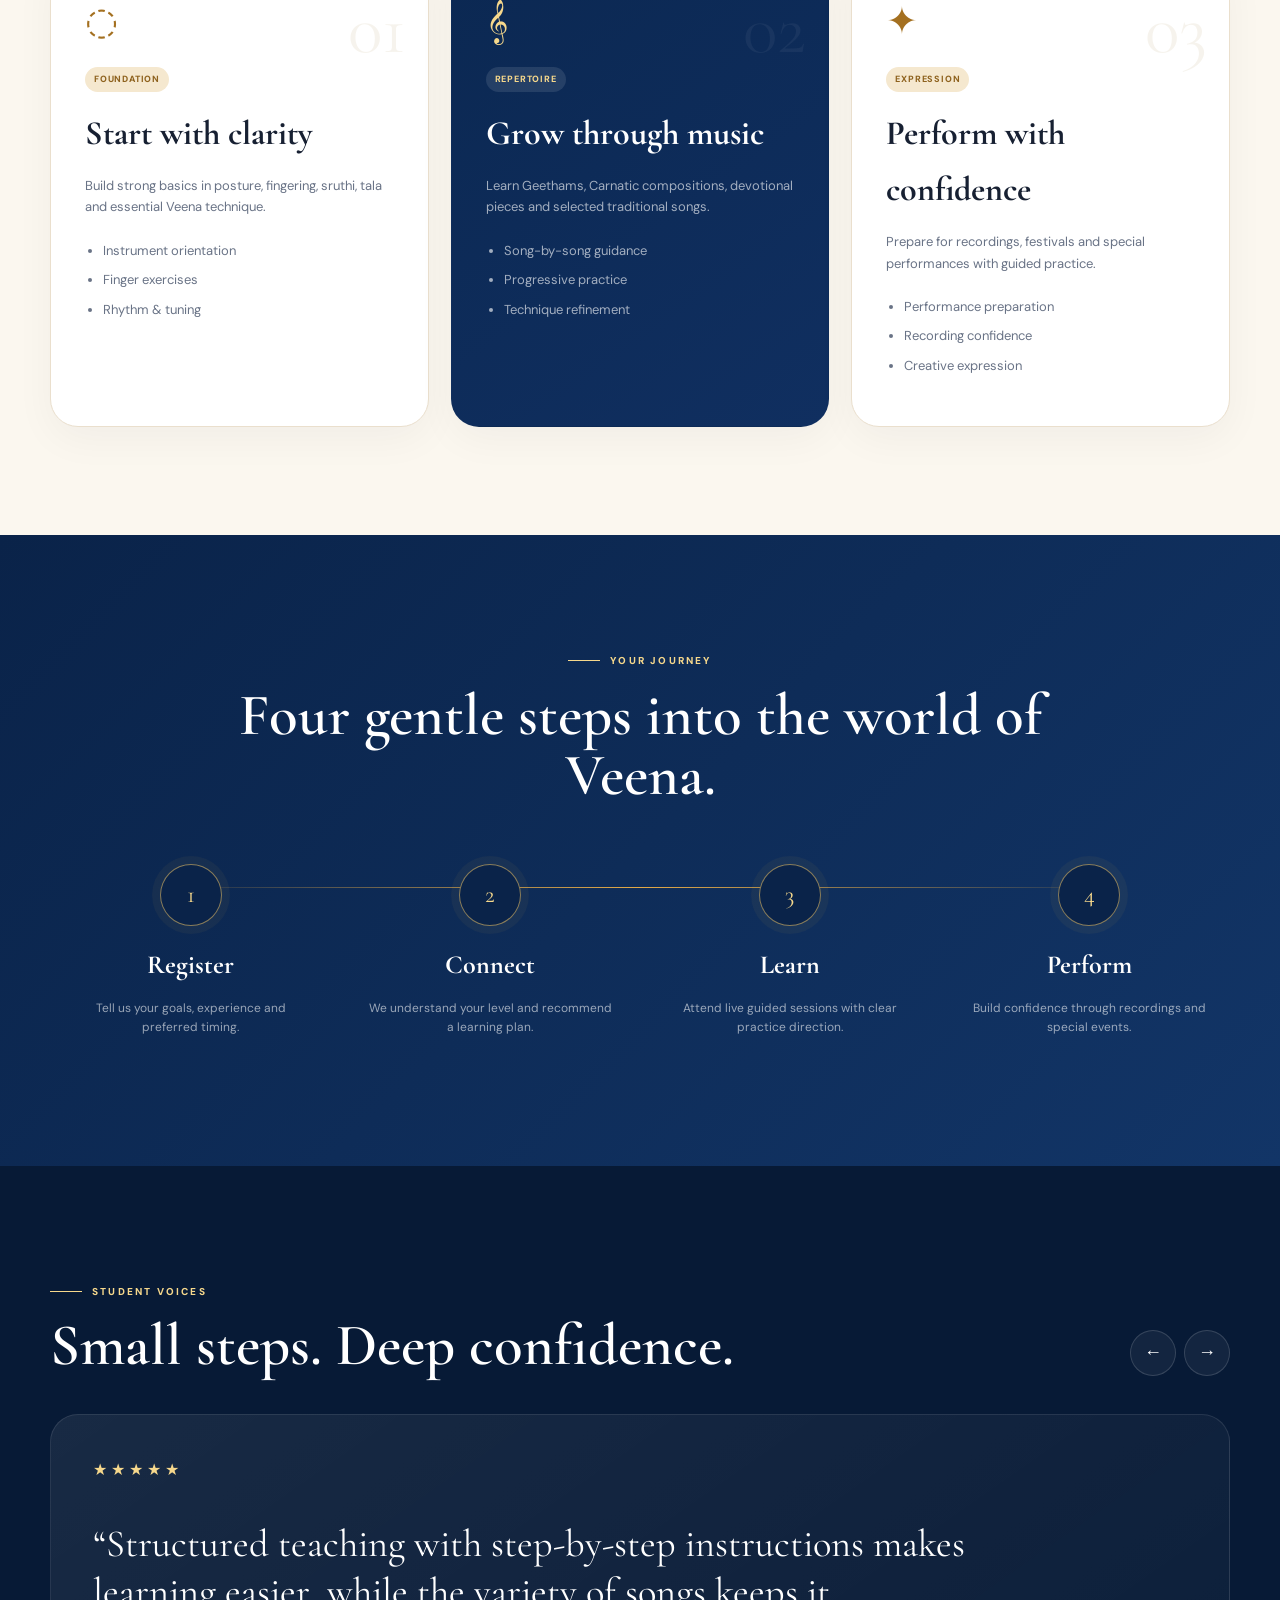
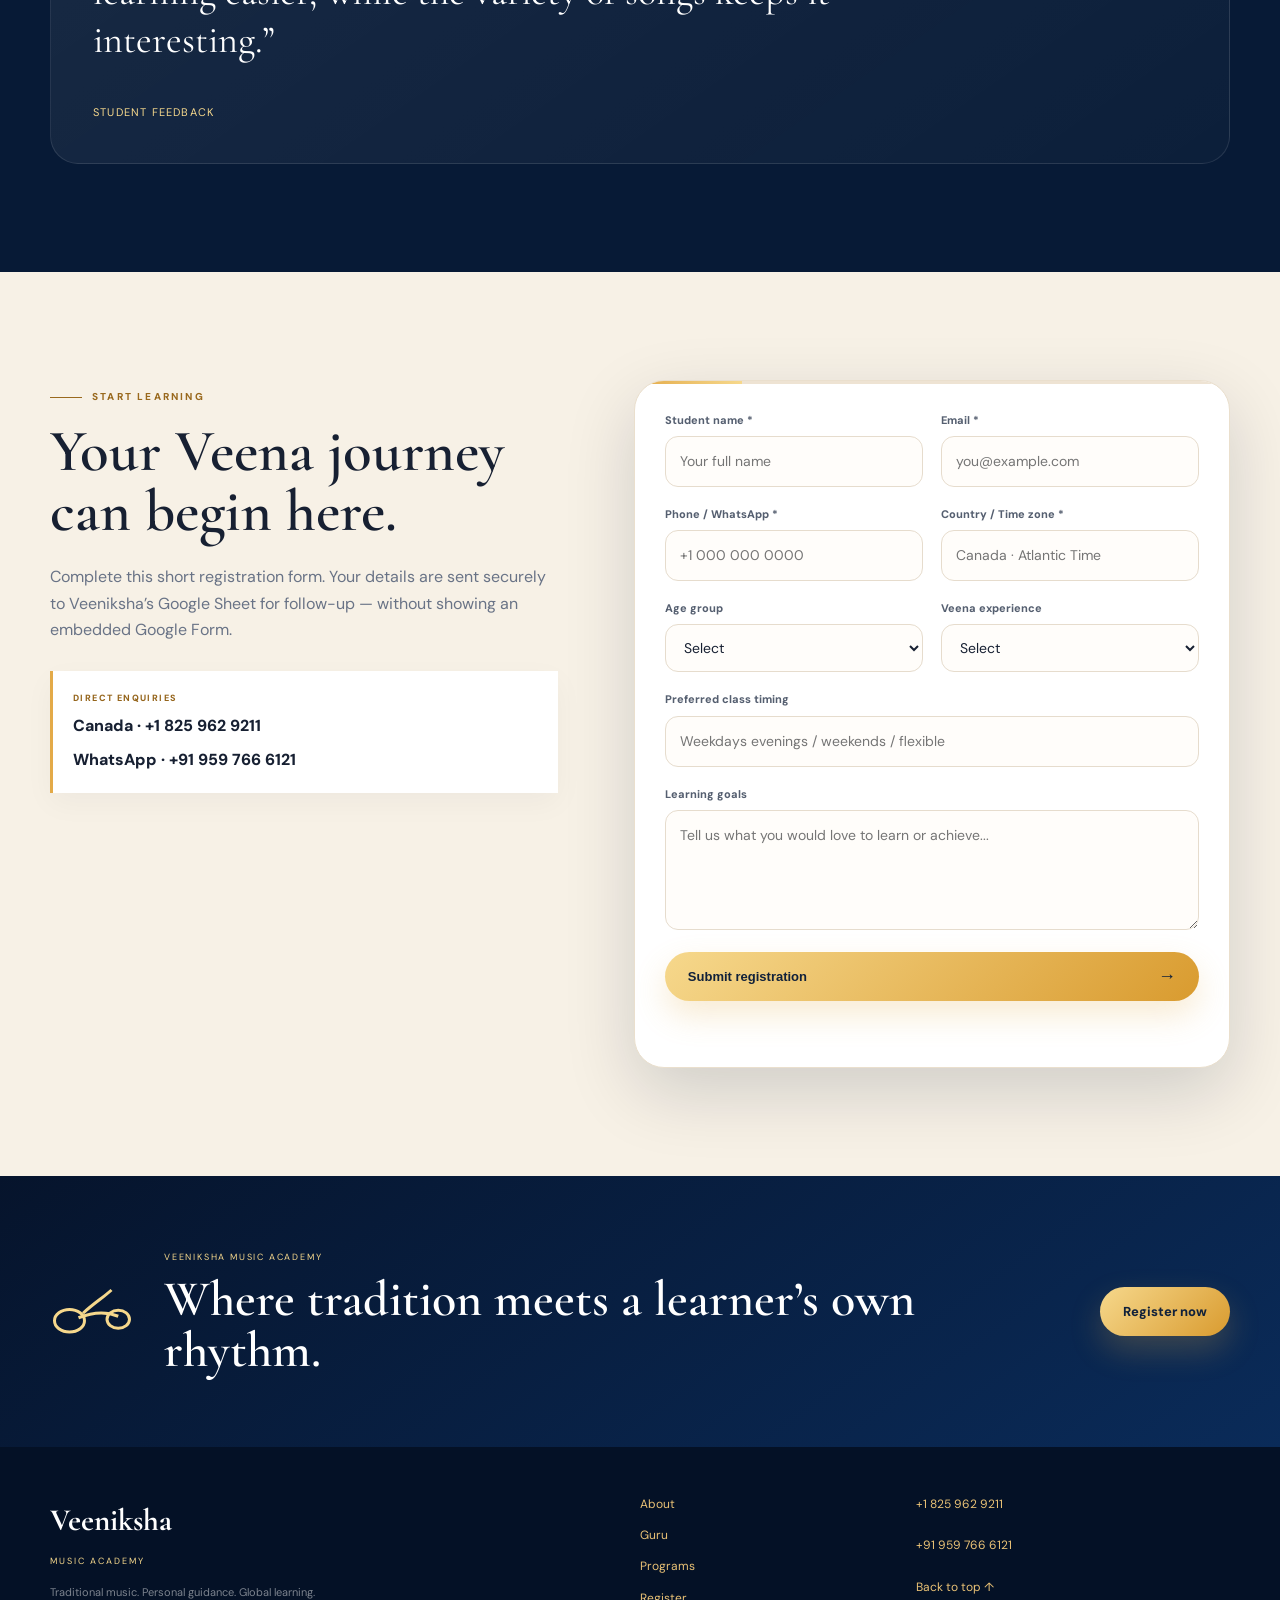
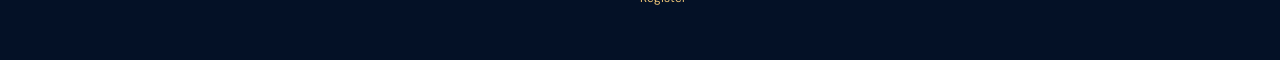
==== commit 6235fd52: "Premium Veeniksha rebuild with animations and custom registration" ====
--- a/index.html
+++ b/index.html
@@ -1,225 +1,75 @@
 <!doctype html>
 <html lang="en">
 <head>
-  <meta charset="utf-8" />
-  <meta name="viewport" content="width=device-width, initial-scale=1" />
-  <meta name="theme-color" content="#071b3a" />
-  <meta name="description" content="Veeniksha offers personalized online Veena and Carnatic music classes for learners worldwide, with flexible scheduling, guided practice and performance opportunities." />
-  <meta property="og:title" content="Veeniksha | Veena & Music Classes" />
-  <meta property="og:description" content="Traditional sound. Personalized learning. Learn Veena from anywhere in the world." />
-  <meta property="og:type" content="website" />
-  <meta property="og:image" content="assets/monisha-crisp.webp" />
-  <title>Veeniksha | Veena & Music Classes</title>
-  <link rel="preconnect" href="https://fonts.googleapis.com">
-  <link rel="preconnect" href="https://fonts.gstatic.com" crossorigin>
-  <link href="https://fonts.googleapis.com/css2?family=DM+Sans:wght@400;500;600;700&family=Playfair+Display:wght@600;700&display=swap" rel="stylesheet">
-  <link rel="stylesheet" href="styles.css" />
+<meta charset="utf-8"><meta name="viewport" content="width=device-width,initial-scale=1">
+<meta name="theme-color" content="#07162f"><meta name="description" content="Veeniksha Music Academy — personalized online Veena and Carnatic music learning for students worldwide.">
+<title>Veeniksha Music Academy | Veena & Carnatic Music</title>
+<link rel="preconnect" href="https://fonts.googleapis.com"><link rel="preconnect" href="https://fonts.gstatic.com" crossorigin>
+<link href="https://fonts.googleapis.com/css2?family=Cormorant+Garamond:wght@500;600;700&family=DM+Sans:wght@400;500;600;700&display=swap" rel="stylesheet">
+<link rel="stylesheet" href="styles.css">
 </head>
 <body>
-  <a class="skip-link" href="#main">Skip to content</a>
-  <div class="announcement">Online Veena classes worldwide · Weekday & weekend slots available</div>
+<div class="page-glow glow-a"></div><div class="page-glow glow-b"></div>
+<header class="site-header" id="top"><nav class="nav container" aria-label="Main navigation">
+<a class="brand" href="#top" aria-label="Veeniksha Music Academy home">
+<svg class="veena-logo" viewBox="0 0 120 72" aria-hidden="true"><defs><linearGradient id="gold" x1="0" x2="1"><stop stop-color="#f7d888"/><stop offset="1" stop-color="#c88b2c"/></linearGradient></defs><ellipse cx="26" cy="49" rx="20" ry="15" fill="none" stroke="url(#gold)" stroke-width="4"/><ellipse cx="91" cy="47" rx="15" ry="12" fill="none" stroke="url(#gold)" stroke-width="4"/><path d="M38 45 C58 37,74 36,91 43" fill="none" stroke="url(#gold)" stroke-width="4" stroke-linecap="round"/><path d="M44 39 C58 26,71 18,82 8" fill="none" stroke="url(#gold)" stroke-width="4" stroke-linecap="round"/><path d="M80 8 l13 4 -9 8" fill="none" stroke="url(#gold)" stroke-width="3"/><path d="M41 46 C58 43,75 42,91 46" fill="none" stroke="#f4cf77" stroke-width="1.6"/><circle cx="26" cy="49" r="4" fill="#e2a843"/></svg>
+<span><strong>Veeniksha</strong><small>Music Academy</small></span></a>
+<button class="menu-toggle" aria-label="Toggle navigation" aria-expanded="false"><span></span><span></span><span></span></button>
+<div class="nav-links"><a href="#about">About</a><a href="#guru">Guru</a><a href="#programs">Programs</a><a href="#stories">Stories</a><a href="#register" class="nav-cta">Register</a></div>
+</nav></header>
 
-  <header class="site-header" id="top">
-    <nav class="nav container" aria-label="Main navigation">
-      <a class="brand" href="#top" aria-label="Veeniksha home">
-        <span class="brand-mark">♪</span>
-        <span><strong>Veeniksha</strong><small>Veena & Music</small></span>
-      </a>
-      <button class="menu-toggle" aria-label="Open menu" aria-expanded="false">☰</button>
-      <div class="nav-links">
-        <a href="#about">About</a>
-        <a href="#guru">Guru</a>
-        <a href="#programs">Programs</a>
-        <a href="#stories">Stories</a>
-        <a href="#faq">FAQ</a>
-        <a href="#register" class="nav-cta">Register</a>
-      </div>
-    </nav>
-  </header>
+<main>
+<section class="hero" id="home"><div class="sacred-lines" aria-hidden="true"></div><div class="petal-field" aria-hidden="true"></div>
+<div class="container hero-grid"><div class="hero-copy reveal">
+<div class="eyebrow">Ancient sound · Personal guidance · Global learning</div>
+<h1>Let the timeless voice of the <em>Veena</em> become part of your story.</h1>
+<p class="hero-lead">Live, personalized Veena and Carnatic music learning with Mrs. Monisha — thoughtfully guided for beginners, growing learners and serious students worldwide.</p>
+<div class="hero-actions"><a class="btn btn-primary magnetic" href="#register">Begin your journey</a><a class="btn btn-ghost" href="#guru">Meet your Guru</a></div>
+<div class="hero-stats"><div><b>Since 2020</b><span>Guided learning</span></div><div><b>Worldwide</b><span>Online classes</span></div><div><b>Personal</b><span>Individual attention</span></div></div>
+</div>
+<div class="hero-stage reveal delay-1"><div class="image-orbit orbit-one"></div><div class="image-orbit orbit-two"></div><div class="hero-photo"><img src="assets/monisha-veena.jpg" alt="Mrs. Monisha with the Veena"><div class="photo-shine"></div></div><div class="floating-seal"><span>ॐ</span><small>Learn · Think · Create</small></div></div>
+</div>
+<div class="sound-dock"><button id="soundToggle" class="sound-toggle" type="button" aria-pressed="false"><span class="sound-icon">♫</span><span class="sound-copy"><b>Veena ambience</b><small>Tap for a gentle meditative drone</small></span><span class="equalizer" aria-hidden="true"><i></i><i></i><i></i><i></i></span></button></div>
+</section>
 
-  <main id="main">
-    <section class="hero">
-      <div class="hero-orb orb-1"></div><div class="hero-orb orb-2"></div>
-      <div class="container hero-grid">
-        <div class="hero-copy reveal">
-          <div class="eyebrow">Traditional sound · Modern learning</div>
-          <h1>Discover the timeless voice of the <span>Veena</span>.</h1>
-          <p class="hero-lead">Personalized live music classes for every age and skill level — learn from the comfort of your home, wherever you are in the world.</p>
-          <div class="hero-actions">
-            <a href="#register" class="btn btn-primary">Start your learning journey</a>
-            <a href="#guru" class="btn btn-secondary">Meet your Guru</a>
-          </div>
-          <div class="hero-highlights" aria-label="Veeniksha highlights">
-            <div><strong>Since 2020</strong><span>Guided music learning</span></div>
-            <div><strong>Global</strong><span>Students worldwide</span></div>
-            <div><strong>Personalized</strong><span>Live guided classes</span></div>
-          </div>
-        </div>
-        <div class="hero-visual reveal delay-1">
-          <div class="image-frame">
-            <img src="assets/monisha-crisp.webp" alt="Mrs. Monisha seated with a Veena" decoding="async" fetchpriority="high" />
-            <div class="floating-note note-a">♫</div>
-            <div class="floating-note note-b">♪</div>
-          </div>
-          <div class="quote-card">Learn · Think · Create</div>
-        </div>
-      </div>
-    </section>
+<section class="benefit-ribbon"><div class="container ribbon-track"><span>Flexible weekday & weekend slots</span><span>Beginners to advanced learners</span><span>Performance & recording guidance</span><span>Veena purchase & maintenance support</span></div></section>
 
-    <section class="mini-strip" aria-label="Class benefits">
-      <div class="container strip-grid">
-        <span>Flexible weekday & weekend classes</span>
-        <span>Beginners to advanced learners</span>
-        <span>Performance opportunities</span>
-        <span>Veena purchase & maintenance guidance</span>
-      </div>
-    </section>
+<section id="about" class="section section-light"><div class="container about-grid"><div class="section-copy reveal"><div class="eyebrow dark">About Veeniksha</div><h2>Tradition made approachable. Learning made personal.</h2><p>Founded in 2020, Veeniksha was created to bring out hidden musical talent through flexible, guided and enjoyable Veena learning.</p><p>Lessons are structured yet personal, helping each learner develop technique, confidence, musical sensitivity and a lasting relationship with the instrument.</p><a class="text-link" href="#programs">Explore the learning path <span>→</span></a></div>
+<div class="about-visual reveal delay-1"><div class="veena-art"><svg viewBox="0 0 520 270" aria-hidden="true"><ellipse cx="108" cy="190" rx="82" ry="58"/><ellipse cx="404" cy="178" rx="62" ry="49"/><path d="M170 176 C250 145 325 146 397 172"/><path d="M177 155 C238 111 286 70 337 25"/><path d="M330 25 l56 16 -31 38"/><path class="string" d="M170 174 C249 163 323 161 397 174"/></svg></div><div class="about-metrics"><div><b class="counter" data-target="2020">2020</b><span>Founded</span></div><div><b>1 : 1</b><span>Personal guidance</span></div><div><b>Global</b><span>Online reach</span></div><div><b>All ages</b><span>Flexible pathways</span></div></div></div></div></section>
 
-    <section id="about" class="section-pad light-section">
-      <div class="container split-grid">
-        <div class="section-copy reveal">
-          <div class="eyebrow dark">About Veeniksha</div>
-          <h2>Music learning, shaped around the learner.</h2>
-          <p>Founded in 2020, Veeniksha was created to bring out hidden musical talent through flexible, guided and enjoyable Veena learning.</p>
-          <p>The learning experience is structured yet personal, helping students build technique, confidence and a lasting connection with music.</p>
-          <a class="text-link" href="#programs">Explore the learning path →</a>
-        </div>
-        <div class="feature-grid reveal delay-1">
-          <article class="feature-card"><span>01</span><h3>Flexible learning</h3><p>Weekday and weekend classes designed around student availability.</p></article>
-          <article class="feature-card"><span>02</span><h3>All skill levels</h3><p>Suitable for beginners, intermediate learners and advanced students.</p></article>
-          <article class="feature-card"><span>03</span><h3>Interactive guidance</h3><p>Well-structured lessons with clear, progressive practice support.</p></article>
-          <article class="feature-card"><span>04</span><h3>Beyond the classroom</h3><p>Festival participation, recordings, instrument guidance and home maintenance support.</p></article>
-        </div>
-      </div>
-    </section>
+<section id="guru" class="section guru-section"><div class="container guru-grid"><div class="guru-card reveal"><img src="assets/monisha-veena.jpg" alt="Mrs. Monisha playing the Veena"><div class="guru-card-caption"><small>Veena Artist · Teacher · Mentor</small><strong>Mrs. Monisha</strong></div></div><div class="guru-copy reveal delay-1"><div class="eyebrow">Know your Guru</div><h2>A musician shaped by tradition, performance and patient teaching.</h2><p class="lead">Mrs. Monisha began her journey with the Veena at the age of five. Her teaching brings together Carnatic tradition, performance experience and a warm, clear way of guiding every learner.</p><div class="milestone-grid"><div><span>01</span><b>Early beginning</b><p>Started learning and playing the Veena from age five.</p></div><div><span>02</span><b>Musical influence</b><p>Inspired by Maestro Jayanthi Kumaresh.</p></div><div><span>03</span><b>Western music</b><p>Studied through Trinity College London.</p></div><div><span>04</span><b>Creative work</b><p>Performances, movies, albums and short-film collaborations.</p></div><div><span>05</span><b>Recognition</b><p>Sangeet Kala Jodhi 2023 and Women Achiever 2023.</p></div><div><span>06</span><b>Teaching approach</b><p>Patient, progressive instruction designed around the learner.</p></div></div></div></div></section>
 
-    <section id="guru" class="section-pad guru-section">
-      <div class="container guru-grid">
-        <div class="guru-photo reveal">
-          <img src="assets/monisha-crisp.webp" alt="Mrs. Monisha playing the Veena" loading="lazy" decoding="async" />
-          <div class="photo-badge"><strong>Mrs. Monisha</strong><span>Veena Artist · Teacher · Mentor</span></div>
-        </div>
-        <div class="guru-copy reveal delay-1">
-          <div class="eyebrow">Know your Guru</div>
-          <h2>Mrs. Monisha</h2>
-          <p class="guru-intro">A lifelong musician and dedicated teacher whose journey with the Veena began at the age of five.</p>
-          <div class="milestones">
-            <div><strong>Early start</strong><span>Began playing the Veena at age five.</span></div>
-            <div><strong>Musical influence</strong><span>Inspired by Maestro Jayanthi Kumaresh.</span></div>
-            <div><strong>Western music</strong><span>Studied through Trinity College London.</span></div>
-            <div><strong>Creative experience</strong><span>Performed with bands and musicians and contributed to movies, albums and short films.</span></div>
-            <div><strong>Teaching</strong><span>Known for patient, simple and encouraging instruction for learners worldwide.</span></div>
-            <div><strong>Recognition</strong><span>Sangeet Kala Jodhi 2023 and Women Achiever 2023 by Raaba Media Private Limited.</span></div>
-          </div>
-        </div>
-      </div>
-    </section>
+<section id="programs" class="section section-light"><div class="container"><div class="section-heading centered reveal"><div class="eyebrow dark">Learning programs</div><h2>From your first note to confident musical expression.</h2><p>Every learner progresses differently, so the path adapts to pace, goals and musical interests.</p></div><div class="program-grid">
+<article class="program-card reveal"><div class="program-num">01</div><div class="program-icon">◌</div><span class="program-tag">Foundation</span><h3>Start with clarity</h3><p>Build strong basics in posture, fingering, sruthi, tala and essential Veena technique.</p><ul><li>Instrument orientation</li><li>Finger exercises</li><li>Rhythm & tuning</li></ul></article>
+<article class="program-card featured reveal delay-1"><div class="program-num">02</div><div class="program-icon">𝄞</div><span class="program-tag">Repertoire</span><h3>Grow through music</h3><p>Learn Geethams, Carnatic compositions, devotional pieces and selected traditional songs.</p><ul><li>Song-by-song guidance</li><li>Progressive practice</li><li>Technique refinement</li></ul></article>
+<article class="program-card reveal delay-2"><div class="program-num">03</div><div class="program-icon">✦</div><span class="program-tag">Expression</span><h3>Perform with confidence</h3><p>Prepare for recordings, festivals and special performances with guided practice.</p><ul><li>Performance preparation</li><li>Recording confidence</li><li>Creative expression</li></ul></article>
+</div></div></section>
 
-    <section id="programs" class="section-pad light-section">
-      <div class="container">
-        <div class="section-heading centered reveal">
-          <div class="eyebrow dark">Learning programs</div>
-          <h2>A clear path from first note to confident performance.</h2>
-          <p>Every learner progresses differently. Classes are adapted to pace, goals and musical interests.</p>
-        </div>
-        <div class="class-cards">
-          <article class="class-card reveal"><div class="icon">♬</div><div class="tag">Beginner</div><h3>Foundation</h3><p>Posture, fingering, sruthi, tala and essential Veena technique.</p><ul><li>Instrument basics</li><li>Finger exercises</li><li>Rhythm & tuning</li></ul></article>
-          <article class="class-card reveal delay-1"><div class="icon">𝄞</div><div class="tag">Growing learner</div><h3>Repertoire</h3><p>Build confidence through Geethams, Carnatic pieces, devotional and traditional songs.</p><ul><li>Song-by-song guidance</li><li>Progressive practice</li><li>Technique refinement</li></ul></article>
-          <article class="class-card reveal delay-2"><div class="icon">✦</div><div class="tag">Performance</div><h3>Expression</h3><p>Guided practice, video recordings and participation in special events and festivals.</p><ul><li>Performance preparation</li><li>Recording confidence</li><li>Creative expression</li></ul></article>
-        </div>
-      </div>
-    </section>
+<section class="journey section"><div class="container"><div class="section-heading centered reveal"><div class="eyebrow">Your journey</div><h2>Four gentle steps into the world of Veena.</h2></div><div class="journey-line"><div class="journey-step reveal"><i>1</i><b>Register</b><p>Tell us your goals, experience and preferred timing.</p></div><div class="journey-step reveal delay-1"><i>2</i><b>Connect</b><p>We understand your level and recommend a learning plan.</p></div><div class="journey-step reveal delay-2"><i>3</i><b>Learn</b><p>Attend live guided sessions with clear practice direction.</p></div><div class="journey-step reveal delay-3"><i>4</i><b>Perform</b><p>Build confidence through recordings and special events.</p></div></div></div></section>
 
-    <section class="journey-section section-pad">
-      <div class="container">
-        <div class="section-heading centered reveal">
-          <div class="eyebrow">How it works</div>
-          <h2>Your Veeniksha learning journey</h2>
-        </div>
-        <div class="journey-grid">
-          <div class="journey-step reveal"><span>1</span><h3>Register</h3><p>Share your learning goals and preferred schedule.</p></div>
-          <div class="journey-step reveal delay-1"><span>2</span><h3>Connect</h3><p>Discuss the right learning level, timing and class plan.</p></div>
-          <div class="journey-step reveal delay-2"><span>3</span><h3>Learn</h3><p>Attend guided live classes and practice with clear direction.</p></div>
-          <div class="journey-step reveal delay-3"><span>4</span><h3>Perform</h3><p>Build confidence through recordings and special-event participation.</p></div>
-        </div>
-      </div>
-    </section>
+<section id="stories" class="section stories-section"><div class="container"><div class="stories-head reveal"><div><div class="eyebrow">Student voices</div><h2>Small steps. Deep confidence.</h2></div><div class="story-controls"><button id="storyPrev" aria-label="Previous testimonial">←</button><button id="storyNext" aria-label="Next testimonial">→</button></div></div><div class="story-slider reveal"><div class="story-track" id="storyTrack">
+<blockquote><div class="stars">★★★★★</div><p>“Structured teaching with step-by-step instructions makes learning easier, while the variety of songs keeps it interesting.”</p><footer>Student feedback</footer></blockquote>
+<blockquote><div class="stars">★★★★★</div><p>“Even difficult songs are broken into small steps and made easy to comprehend.”</p><footer>Student feedback</footer></blockquote>
+<blockquote><div class="stars">★★★★★</div><p>“Her patience, commitment and simple way of explaining encourage students to keep learning with confidence.”</p><footer>Student feedback</footer></blockquote>
+</div></div></div></section>
 
-    <section class="awards-section section-pad light-section">
-      <div class="container awards-grid">
-        <div class="section-copy reveal">
-          <div class="eyebrow dark">Recognition</div>
-          <h2>Celebrating dedication to music and teaching.</h2>
-          <p>Veeniksha’s journey is supported by a commitment to musical growth, patient teaching and student confidence.</p>
-        </div>
-        <div class="award-cards reveal delay-1">
-          <div class="award-card"><span>✦</span><div><strong>Sangeet Kala Jodhi</strong><small>2023</small></div></div>
-          <div class="award-card"><span>✦</span><div><strong>Women Achiever</strong><small>2023 · Raaba Media Private Limited</small></div></div>
-        </div>
-      </div>
-    </section>
+<section id="register" class="section register-section"><div class="container register-grid"><div class="register-copy reveal"><div class="eyebrow dark">Start learning</div><h2>Your Veena journey can begin here.</h2><p>Complete this short registration form. Your details are sent securely to Veeniksha’s Google Sheet for follow-up — without showing an embedded Google Form.</p><div class="contact-panel"><small>Direct enquiries</small><a href="tel:+18259629211">Canada · +1 825 962 9211</a><a href="https://wa.me/919597666121" target="_blank" rel="noopener">WhatsApp · +91 959 766 6121</a></div></div>
+<form id="registrationForm" class="registration-form reveal delay-1" novalidate><div class="form-progress"><span></span></div><div class="form-grid">
+<label><span>Student name *</span><input name="studentName" autocomplete="name" required placeholder="Your full name"></label>
+<label><span>Email *</span><input name="email" type="email" autocomplete="email" required placeholder="you@example.com"></label>
+<label><span>Phone / WhatsApp *</span><input name="phone" autocomplete="tel" required placeholder="+1 000 000 0000"></label>
+<label><span>Country / Time zone *</span><input name="country" required placeholder="Canada · Atlantic Time"></label>
+<label><span>Age group</span><select name="ageGroup"><option value="">Select</option><option>Under 10</option><option>10–17</option><option>18–30</option><option>31–50</option><option>51+</option></select></label>
+<label><span>Veena experience</span><select name="experience"><option value="">Select</option><option>Complete beginner</option><option>Beginner</option><option>Intermediate</option><option>Advanced</option></select></label>
+<label class="full"><span>Preferred class timing</span><input name="timing" placeholder="Weekdays evenings / weekends / flexible"></label>
+<label class="full"><span>Learning goals</span><textarea name="goals" rows="4" placeholder="Tell us what you would love to learn or achieve..."></textarea></label>
+</div><input name="website" class="hp" tabindex="-1" autocomplete="off"><button class="btn btn-primary submit-btn" type="submit"><span>Submit registration</span><b>→</b></button><p class="form-status" id="formStatus" role="status" aria-live="polite"></p></form>
+</div></section>
 
-    <section id="stories" class="section-pad testimonial-section">
-      <div class="container">
-        <div class="section-heading reveal">
-          <div class="eyebrow">Student stories</div>
-          <h2>Learning that builds confidence.</h2>
-        </div>
-        <div class="testimonial-grid">
-          <blockquote class="testimonial reveal"><div class="stars">★★★★★</div><p>“Structured teaching with step-by-step instructions makes learning easier, while the variety of songs keeps it interesting.”</p><footer>— Student feedback</footer></blockquote>
-          <blockquote class="testimonial reveal delay-1"><div class="stars">★★★★★</div><p>“Even difficult songs are broken into small steps and made easy to comprehend.”</p><footer>— Student feedback</footer></blockquote>
-          <blockquote class="testimonial reveal delay-2"><div class="stars">★★★★★</div><p>“Her patience, commitment and simple way of explaining encourage students to keep learning with confidence.”</p><footer>— Student feedback</footer></blockquote>
-        </div>
-      </div>
-    </section>
+<section class="closing-cta"><div class="container closing-inner reveal"><svg class="closing-logo" viewBox="0 0 120 72" aria-hidden="true"><ellipse cx="26" cy="49" rx="20" ry="15"/><ellipse cx="91" cy="47" rx="15" ry="12"/><path d="M38 45 C58 37,74 36,91 43"/><path d="M44 39 C58 26,71 18,82 8"/></svg><div><small>Veeniksha Music Academy</small><h2>Where tradition meets a learner’s own rhythm.</h2></div><a class="btn btn-primary" href="#register">Register now</a></div></section>
+</main>
 
-    <section id="faq" class="section-pad faq-section">
-      <div class="container faq-grid">
-        <div class="section-copy reveal"><div class="eyebrow dark">Frequently asked</div><h2>Questions before you begin?</h2><p>Here are a few common questions from new learners.</p></div>
-        <div class="faq-list reveal delay-1">
-          <details><summary>Are classes suitable for complete beginners?</summary><p>Yes. Veeniksha supports learners from beginner to advanced levels, with lessons adapted to the student’s current ability.</p></details>
-          <details><summary>Can students learn from outside India?</summary><p>Yes. Veeniksha teaches students worldwide through live online classes.</p></details>
-          <details><summary>Are weekday and weekend classes available?</summary><p>Yes. Flexible scheduling includes weekday and weekend options, subject to availability.</p></details>
-          <details><summary>Do you help with buying or maintaining a Veena?</summary><p>Yes. Guidance is available for customized Veena and accessories, global shipping, and basic home maintenance support.</p></details>
-        </div>
-      </div>
-    </section>
-
-    <section id="register" class="section-pad register-section">
-      <div class="container register-grid">
-        <div class="register-copy reveal">
-          <div class="eyebrow dark">Start learning</div>
-          <h2>Register for a Veena class</h2>
-          <p>Complete the form and Veeniksha can follow up with class options, availability and the next steps.</p>
-          <div class="contact-card">
-            <span>For inquiries</span>
-            <a href="tel:+18259629211">Canada: +1 825 962 9211</a>
-            <a href="https://wa.me/919597666121" target="_blank" rel="noopener">WhatsApp: +91 959 766 6121</a>
-          </div>
-          <div class="register-note">Your registration is submitted directly through Google Forms.</div>
-        </div>
-        <div class="form-shell reveal delay-1">
-          <iframe title="Veeniksha registration form" loading="lazy" src="https://docs.google.com/forms/d/e/1FAIpQLSe6xrKiTgILq8Q-QHt_Vbb0ZFLfgSfTjHG83LfhYRNbQDbj2w/viewform?embedded=true">Loading…</iframe>
-          <div class="form-fallback">Having trouble viewing the form? <a href="https://docs.google.com/forms/d/e/1FAIpQLSe6xrKiTgILq8Q-QHt_Vbb0ZFLfgSfTjHG83LfhYRNbQDbj2w/viewform?usp=publish-editor" target="_blank" rel="noopener">Open registration form</a></div>
-        </div>
-      </div>
-    </section>
-
-    <section class="cta-band">
-      <div class="container cta-inner"><div><span class="eyebrow">Ready when you are</span><h2>Begin your Veena journey with Veeniksha.</h2></div><a class="btn btn-primary" href="#register">Register now</a></div>
-    </section>
-  </main>
-
-  <a class="whatsapp-float" href="https://wa.me/919597666121" target="_blank" rel="noopener" aria-label="Chat with Veeniksha on WhatsApp">WhatsApp</a>
-
-  <footer class="footer">
-    <div class="container footer-grid">
-      <div><div class="footer-brand">Veeniksha</div><p>Veena & Music Classes</p><p class="footer-small">Traditional music. Personalized learning. Global reach.</p></div>
-      <div class="footer-links"><a href="#about">About</a><a href="#guru">Guru</a><a href="#programs">Programs</a><a href="#register">Register</a></div>
-      <div class="footer-contact"><a href="tel:+18259629211">+1 825 962 9211</a><a href="https://wa.me/919597666121" target="_blank" rel="noopener">+91 959 766 6121</a><a href="#top">Back to top ↑</a></div>
-    </div>
-  </footer>
-
-  <script src="script.js"></script>
-</body>
-</html>+<a class="whatsapp-float" href="https://wa.me/919597666121" target="_blank" rel="noopener" aria-label="Chat on WhatsApp"><span>◉</span><b>WhatsApp</b></a>
+<footer class="footer"><div class="container footer-grid"><div><strong>Veeniksha</strong><span>Music Academy</span><p>Traditional music. Personal guidance. Global learning.</p></div><div><a href="#about">About</a><a href="#guru">Guru</a><a href="#programs">Programs</a><a href="#register">Register</a></div><div><a href="tel:+18259629211">+1 825 962 9211</a><a href="https://wa.me/919597666121">+91 959 766 6121</a><a href="#top">Back to top ↑</a></div></div></footer>
+<script src="script.js"></script>
+</body></html>
--- a/styles.css
+++ b/styles.css
@@ -1 +1 @@
-:root{--navy:#071b3a;--navy2:#0d2d5c;--gold:#e4a63c;--gold2:#f4cb76;--cream:#f7f1e6;--paper:#fffdf8;--text:#172033;--muted:#6b7280;--line:#eadfce;--white:#fff;--shadow:0 22px 65px rgba(7,27,58,.15)}*{box-sizing:border-box}html{scroll-behavior:smooth}body{margin:0;font-family:'DM Sans',sans-serif;color:var(--text);background:var(--paper);line-height:1.65}.container{width:min(1180px,calc(100% - 40px));margin:auto}.section-pad{padding:104px 0}.skip-link{position:absolute;left:-9999px}.skip-link:focus{left:18px;top:18px;z-index:100;background:#fff;color:#111;padding:10px 14px;border-radius:8px}.announcement{height:34px;display:grid;place-items:center;background:#e3a43a;color:#0b1f3e;font-size:12px;font-weight:800;letter-spacing:.3px;position:relative;z-index:60}.site-header{position:sticky;top:0;z-index:50;background:rgba(7,27,58,.92);backdrop-filter:blur(16px);border-bottom:1px solid rgba(255,255,255,.08)}.nav{height:76px;display:flex;align-items:center;justify-content:space-between}.brand{display:flex;gap:12px;align-items:center;color:#fff;text-decoration:none}.brand-mark{width:42px;height:42px;border-radius:50%;display:grid;place-items:center;background:linear-gradient(135deg,var(--gold2),var(--gold));color:var(--navy);font-size:21px;font-weight:800;box-shadow:0 8px 24px rgba(228,166,60,.24)}.brand strong{display:block;font-family:'Playfair Display',serif;font-size:22px;line-height:1}.brand small{display:block;font-size:9px;letter-spacing:2px;text-transform:uppercase;opacity:.65;margin-top:5px}.nav-links{display:flex;align-items:center;gap:26px}.nav-links a{color:#fff;text-decoration:none;font-size:13px;font-weight:600;opacity:.86;transition:.2s}.nav-links a:hover{opacity:1;color:#f2c56b}.nav-cta{padding:10px 16px;border:1px solid rgba(255,255,255,.25);border-radius:999px}.menu-toggle{display:none;background:none;border:0;color:#fff;font-size:26px}.hero{min-height:calc(100vh - 110px);display:flex;align-items:center;background:radial-gradient(circle at 80% 15%,rgba(229,168,58,.2),transparent 28%),radial-gradient(circle at 15% 85%,rgba(70,131,203,.18),transparent 25%),linear-gradient(145deg,#06162f,#0b2b59);color:#fff;position:relative;overflow:hidden;padding:90px 0 110px}.hero-grid{display:grid;grid-template-columns:1.05fr .95fr;gap:74px;align-items:center}.eyebrow{display:inline-flex;align-items:center;gap:9px;text-transform:uppercase;letter-spacing:2.1px;font-size:11px;font-weight:800;color:#f3c66b}.eyebrow:before{content:'';width:32px;height:1px;background:currentColor}.eyebrow.dark{color:#9a6b1e}.hero h1,.section-copy h2,.section-heading h2,.guru-copy h2,.register-copy h2,.cta-band h2{font-family:'Playfair Display',serif;line-height:1.06;margin:18px 0 22px}.hero h1{font-size:clamp(50px,6vw,82px);max-width:760px}.hero h1 span{color:#f0bd59}.hero-lead{font-size:19px;color:rgba(255,255,255,.76);max-width:650px}.hero-actions{display:flex;gap:14px;flex-wrap:wrap;margin:32px 0 42px}.btn{display:inline-flex;align-items:center;justify-content:center;padding:14px 22px;border-radius:999px;text-decoration:none;font-weight:800;font-size:13px;transition:.2s transform,.2s box-shadow}.btn:hover{transform:translateY(-2px)}.btn-primary{background:linear-gradient(135deg,#f4ca73,#d99729);color:#11213a;box-shadow:0 12px 28px rgba(229,168,58,.26)}.btn-secondary{border:1px solid rgba(255,255,255,.25);color:#fff;background:rgba(255,255,255,.03)}.hero-highlights{display:grid;grid-template-columns:repeat(3,1fr);gap:20px;max-width:720px}.hero-highlights div{padding-top:15px;border-top:1px solid rgba(255,255,255,.14)}.hero-highlights strong,.hero-highlights span{display:block}.hero-highlights strong{font-size:15px}.hero-highlights span{font-size:11px;color:rgba(255,255,255,.55);margin-top:4px}.hero-visual{position:relative}.image-frame{height:560px;border-radius:34px;overflow:hidden;border:1px solid rgba(255,255,255,.18);box-shadow:0 34px 95px rgba(0,0,0,.38);position:relative;background:#123662}.image-frame:after{content:'';position:absolute;inset:0;background:linear-gradient(to top,rgba(5,20,45,.38),transparent 45%)}.image-frame img{width:100%;height:100%;object-fit:cover;object-position:center;display:block}.quote-card{position:absolute;left:-28px;bottom:-24px;background:#fff;color:var(--navy);padding:16px 21px;border-radius:16px;font-family:'Playfair Display',serif;font-weight:700;box-shadow:var(--shadow);z-index:3}.floating-note{position:absolute;color:#f1bf60;font-size:38px;animation:float 5s ease-in-out infinite;z-index:2;text-shadow:0 8px 16px rgba(0,0,0,.2)}.note-a{right:24px;top:12%}.note-b{left:25px;top:26%;animation-delay:1s}.hero-orb{position:absolute;border-radius:50%;opacity:.22}.orb-1{width:360px;height:360px;background:#e6a833;right:-130px;bottom:-160px}.orb-2{width:190px;height:190px;background:#fff;left:-110px;top:30%}.mini-strip{background:#dfa43d;color:#10203b;padding:18px 0;font-weight:800;font-size:12px}.strip-grid{display:grid;grid-template-columns:repeat(4,1fr);gap:18px;text-align:center}.light-section{background:#fbf7ef}.split-grid,.guru-grid,.register-grid,.awards-grid,.faq-grid{display:grid;grid-template-columns:.9fr 1.1fr;gap:72px;align-items:center}.section-copy h2,.section-heading h2,.guru-copy h2,.register-copy h2{font-size:clamp(39px,4vw,58px)}.section-copy p,.section-heading p{color:var(--muted);font-size:16px}.text-link{display:inline-block;margin-top:12px;color:#9a6b1e;font-weight:800;text-decoration:none}.feature-grid{display:grid;grid-template-columns:repeat(2,1fr);gap:18px}.feature-card{padding:27px;border-radius:22px;background:#fff;border:1px solid var(--line);box-shadow:0 12px 35px rgba(27,32,46,.05);transition:.25s}.feature-card:hover{transform:translateY(-4px);box-shadow:0 18px 48px rgba(27,32,46,.08)}.feature-card span{color:#b67d22;font-size:11px;font-weight:800}.feature-card h3{margin:8px 0 8px}.feature-card p{color:var(--muted);font-size:13px;margin:0}.guru-section{background:linear-gradient(135deg,#071b3a,#103669);color:#fff;position:relative;overflow:hidden}.guru-section:after{content:'𝄞';position:absolute;right:-35px;bottom:-120px;font-size:380px;color:rgba(255,255,255,.025);font-family:serif}.guru-photo{position:relative;z-index:2}.guru-photo img{width:100%;height:540px;object-fit:cover;border-radius:30px;border:1px solid rgba(255,255,255,.15);box-shadow:0 28px 80px rgba(0,0,0,.34)}.photo-badge{position:absolute;left:20px;right:20px;bottom:20px;background:rgba(7,27,58,.82);backdrop-filter:blur(12px);padding:16px 18px;border-radius:16px;border:1px solid rgba(255,255,255,.12)}.photo-badge strong,.photo-badge span{display:block}.photo-badge strong{font-family:'Playfair Display',serif;font-size:22px}.photo-badge span{font-size:11px;color:rgba(255,255,255,.65)}.guru-intro{font-size:18px;color:rgba(255,255,255,.72)}.milestones{display:grid;grid-template-columns:repeat(2,1fr);gap:22px;margin-top:32px}.milestones div{padding-top:17px;border-top:1px solid rgba(255,255,255,.15)}.milestones strong,.milestones span{display:block}.milestones strong{font-size:13px}.milestones span{font-size:12px;color:rgba(255,255,255,.62);margin-top:5px}.centered{text-align:center;max-width:800px;margin:0 auto 48px}.class-cards,.testimonial-grid{display:grid;grid-template-columns:repeat(3,1fr);gap:22px}.class-card{background:#fff;border:1px solid var(--line);border-radius:26px;padding:32px;min-height:340px;box-shadow:0 12px 35px rgba(27,32,46,.04);position:relative;overflow:hidden}.class-card:before{content:'';position:absolute;left:0;top:0;width:100%;height:4px;background:linear-gradient(90deg,#d99b2f,#f2c76d)}.class-card .icon{font-size:36px;color:#b67d22}.class-card .tag{display:inline-block;margin:14px 0 0;padding:5px 9px;border-radius:99px;background:#f6ead4;color:#8d641f;font-size:10px;font-weight:800;text-transform:uppercase;letter-spacing:.6px}.class-card h3{font-family:'Playfair Display',serif;font-size:29px;margin:16px 0 8px}.class-card p{color:var(--muted);font-size:14px}.class-card ul{padding-left:18px;margin-top:20px;color:#4f5968;font-size:13px}.class-card li{margin:8px 0}.journey-section{background:linear-gradient(135deg,#0a2348,#102f5b);color:#fff}.journey-grid{display:grid;grid-template-columns:repeat(4,1fr);gap:18px}.journey-step{padding:30px;border-radius:22px;border:1px solid rgba(255,255,255,.12);background:rgba(255,255,255,.045)}.journey-step span{display:grid;place-items:center;width:38px;height:38px;border-radius:50%;background:#e5a83a;color:#10203b;font-weight:900}.journey-step h3{font-family:'Playfair Display',serif;font-size:24px;margin:18px 0 8px}.journey-step p{color:rgba(255,255,255,.63);font-size:13px;margin:0}.awards-grid{grid-template-columns:1fr 1fr}.award-cards{display:grid;gap:16px}.award-card{display:flex;align-items:center;gap:18px;background:#fff;border:1px solid var(--line);padding:24px;border-radius:22px;box-shadow:0 12px 30px rgba(27,32,46,.04)}.award-card>span{width:46px;height:46px;border-radius:50%;display:grid;place-items:center;background:#f5e5c5;color:#9c6b1f;font-size:22px}.award-card strong,.award-card small{display:block}.award-card strong{font-family:'Playfair Display',serif;font-size:21px}.award-card small{color:var(--muted);margin-top:3px}.testimonial-section{background:#0b2348;color:#fff}.testimonial{margin:0;padding:31px;border:1px solid rgba(255,255,255,.12);border-radius:24px;background:rgba(255,255,255,.05)}.stars{color:#f1bf60;letter-spacing:3px;font-size:13px}.testimonial p{font-family:'Playfair Display',serif;font-size:19px;line-height:1.55}.testimonial footer{font-size:12px;color:#efc36d}.faq-section{background:#fff}.faq-grid{align-items:start}.faq-list details{border-bottom:1px solid var(--line);padding:18px 0}.faq-list summary{cursor:pointer;font-weight:800;list-style:none;padding-right:26px;position:relative}.faq-list summary:after{content:'+';position:absolute;right:0;top:0;color:#a06c1d;font-size:20px}.faq-list details[open] summary:after{content:'–'}.faq-list p{color:var(--muted);font-size:14px;padding-right:30px}.register-section{background:#f7f1e6}.register-grid{align-items:start}.register-copy p{color:var(--muted)}.contact-card{margin-top:30px;padding:20px;border-left:3px solid #dba03b;background:#fff;box-shadow:0 10px 28px rgba(27,32,46,.04)}.contact-card span,.contact-card a{display:block}.contact-card span{font-size:10px;font-weight:800;letter-spacing:1.6px;color:#9a6b1e;text-transform:uppercase}.contact-card a{color:#152034;text-decoration:none;margin-top:7px;font-weight:800}.register-note{margin-top:18px;font-size:12px;color:#777}.form-shell{background:#fff;border-radius:26px;border:1px solid var(--line);box-shadow:var(--shadow);overflow:hidden}.form-shell iframe{width:100%;height:810px;border:0}.form-fallback{padding:12px 18px;text-align:center;font-size:11px;color:#667085;border-top:1px solid #eee5d6}.form-fallback a{color:#9a6b1e;font-weight:800}.cta-band{background:#071b3a;color:#fff;padding:58px 0}.cta-inner{display:flex;align-items:center;justify-content:space-between;gap:30px}.cta-band h2{font-size:clamp(30px,4vw,48px);margin-bottom:0}.whatsapp-float{position:fixed;right:20px;bottom:20px;z-index:40;background:#1c8d52;color:#fff;text-decoration:none;font-size:12px;font-weight:800;padding:13px 17px;border-radius:999px;box-shadow:0 12px 32px rgba(0,0,0,.22)}.footer{padding:52px 0;background:#05142d;color:#fff}.footer-grid{display:grid;grid-template-columns:1.4fr .7fr .8fr;gap:40px;align-items:start}.footer-brand{font-family:'Playfair Display',serif;font-size:31px}.footer p{color:rgba(255,255,255,.6);margin:6px 0}.footer-small{font-size:12px}.footer-links,.footer-contact{display:grid;gap:8px}.footer a{color:#e7b85d;text-decoration:none;font-size:13px}.reveal{opacity:0;transform:translateY(18px);transition:opacity .7s ease,transform .7s ease}.reveal.visible{opacity:1;transform:none}.delay-1{transition-delay:.12s}.delay-2{transition-delay:.24s}.delay-3{transition-delay:.36s}@keyframes float{50%{transform:translateY(-15px)}}@media(max-width:980px){.nav-links{position:absolute;left:20px;right:20px;top:84px;padding:18px;border-radius:18px;background:#0a2349;display:none;flex-direction:column;align-items:flex-start;box-shadow:0 20px 40px rgba(0,0,0,.2)}.nav-links.open{display:flex}.menu-toggle{display:block}.hero-grid,.split-grid,.guru-grid,.register-grid,.awards-grid,.faq-grid{grid-template-columns:1fr}.hero{padding:80px 0 100px}.hero-grid{gap:50px}.image-frame{height:500px}.strip-grid{grid-template-columns:repeat(2,1fr)}.feature-grid,.milestones{grid-template-columns:1fr 1fr}.class-cards,.testimonial-grid{grid-template-columns:1fr}.journey-grid{grid-template-columns:repeat(2,1fr)}.section-pad{padding:82px 0}.quote-card{left:12px}.footer-grid{grid-template-columns:1fr 1fr}.cta-inner{align-items:flex-start;flex-direction:column}}@media(max-width:600px){.announcement{height:auto;min-height:34px;padding:8px 14px;text-align:center}.container{width:min(100% - 28px,1180px)}.hero{padding-top:65px}.hero h1{font-size:46px}.hero-lead{font-size:17px}.hero-highlights,.strip-grid,.feature-grid,.milestones,.journey-grid{grid-template-columns:1fr}.strip-grid{text-align:left}.section-pad{padding:66px 0}.image-frame,.guru-photo img{height:390px}.quote-card{font-size:13px}.footer-grid{grid-template-columns:1fr}.whatsapp-float{right:14px;bottom:14px}.form-shell iframe{height:760px}}@media(prefers-reduced-motion:reduce){*{scroll-behavior:auto!important}.reveal{opacity:1;transform:none;transition:none}.floating-note{animation:none}}+:root{--navy:#06142c;--navy2:#0b2852;--blue:#123e75;--gold:#e3aa48;--gold2:#f6d88c;--cream:#f8f2e6;--paper:#fffdf8;--ink:#172032;--muted:#697386;--line:#eadfcd;--white:#fff;--shadow:0 24px 70px rgba(5,20,44,.16)}*{box-sizing:border-box}html{scroll-behavior:smooth}body{margin:0;font-family:'DM Sans',sans-serif;color:var(--ink);background:var(--paper);line-height:1.65;overflow-x:hidden}.container{width:min(1180px,calc(100% - 40px));margin:auto}.page-glow{position:fixed;pointer-events:none;border-radius:50%;filter:blur(90px);opacity:.16;z-index:-1}.glow-a{width:500px;height:500px;background:#d99b30;right:-180px;top:12%}.glow-b{width:420px;height:420px;background:#1b5ea7;left:-180px;top:55%}.site-header{position:sticky;top:0;z-index:50;background:rgba(6,20,44,.82);backdrop-filter:blur(18px);border-bottom:1px solid rgba(255,255,255,.08)}.nav{height:82px;display:flex;align-items:center;justify-content:space-between}.brand{display:flex;align-items:center;gap:12px;color:#fff;text-decoration:none}.veena-logo{width:58px;height:42px;filter:drop-shadow(0 6px 12px rgba(227,170,72,.15))}.brand strong{display:block;font-family:'Cormorant Garamond',serif;font-size:28px;line-height:.9}.brand small{font-size:9px;letter-spacing:2.4px;text-transform:uppercase;color:rgba(255,255,255,.55)}.nav-links{display:flex;align-items:center;gap:27px}.nav-links a{color:#fff;text-decoration:none;font-size:13px;font-weight:600;opacity:.78;transition:.25s}.nav-links a:hover{opacity:1;color:var(--gold2)}.nav-cta{padding:10px 18px;border:1px solid rgba(255,255,255,.22);border-radius:999px}.menu-toggle{display:none;background:none;border:0;width:44px;height:44px;padding:10px}.menu-toggle span{display:block;height:2px;background:#fff;margin:5px 0;border-radius:2px}.hero{min-height:calc(100vh - 82px);display:flex;align-items:center;position:relative;overflow:hidden;background:radial-gradient(circle at 75% 28%,rgba(227,170,72,.22),transparent 24%),radial-gradient(circle at 10% 80%,rgba(44,105,177,.2),transparent 25%),linear-gradient(145deg,#06142c,#0a2a58 65%,#0c315f);color:#fff;padding:90px 0 120px}.sacred-lines{position:absolute;inset:0;opacity:.15;background-image:linear-gradient(rgba(255,255,255,.05) 1px,transparent 1px),linear-gradient(90deg,rgba(255,255,255,.04) 1px,transparent 1px);background-size:74px 74px;mask-image:linear-gradient(to bottom,rgba(0,0,0,.8),transparent)}.petal-field:before,.petal-field:after{content:'';position:absolute;border:1px solid rgba(241,199,109,.2);border-radius:50%;width:520px;height:520px;right:-150px;top:-160px;box-shadow:0 0 0 70px rgba(241,199,109,.03),0 0 0 140px rgba(241,199,109,.02);animation:rotateSlow 28s linear infinite}.hero-grid{display:grid;grid-template-columns:1.06fr .94fr;gap:82px;align-items:center;position:relative;z-index:2}.eyebrow{display:inline-flex;align-items:center;gap:10px;text-transform:uppercase;letter-spacing:2.2px;font-size:10px;font-weight:800;color:var(--gold2)}.eyebrow:before{content:'';width:32px;height:1px;background:currentColor}.eyebrow.dark{color:#99691e}.hero h1,.section h2,.closing-cta h2{font-family:'Cormorant Garamond',serif;font-weight:600;line-height:1.02}.hero h1{font-size:clamp(54px,6.2vw,88px);margin:19px 0 24px;max-width:780px}.hero h1 em{font-style:italic;color:var(--gold2)}.hero-lead{font-size:18px;color:rgba(255,255,255,.72);max-width:660px}.hero-actions{display:flex;gap:14px;flex-wrap:wrap;margin:34px 0 42px}.btn{display:inline-flex;align-items:center;justify-content:center;min-height:48px;padding:14px 23px;border-radius:999px;text-decoration:none;font-weight:800;font-size:13px;border:0;cursor:pointer;transition:transform .25s,box-shadow .25s}.btn:hover{transform:translateY(-2px)}.btn-primary{background:linear-gradient(135deg,var(--gold2),#d99b2f);color:#11213a;box-shadow:0 14px 32px rgba(227,170,72,.24)}.btn-ghost{border:1px solid rgba(255,255,255,.23);color:#fff;background:rgba(255,255,255,.03)}.hero-stats{display:grid;grid-template-columns:repeat(3,1fr);gap:18px;max-width:700px}.hero-stats div{padding-top:15px;border-top:1px solid rgba(255,255,255,.13)}.hero-stats b,.hero-stats span{display:block}.hero-stats b{font-size:14px}.hero-stats span{font-size:11px;color:rgba(255,255,255,.5);margin-top:3px}.hero-stage{position:relative;min-height:560px}.hero-photo{position:absolute;inset:40px 15px 20px 70px;border-radius:42px;overflow:hidden;border:1px solid rgba(255,255,255,.18);box-shadow:0 36px 100px rgba(0,0,0,.4);background:linear-gradient(135deg,#163d6f,#071a36)}.hero-photo img{width:100%;height:100%;object-fit:cover;object-position:center;display:block;transform:scale(1.015);transition:transform 1.2s ease}.hero-photo:hover img{transform:scale(1.05)}.photo-shine{position:absolute;inset:0;background:linear-gradient(120deg,transparent 0 46%,rgba(255,255,255,.12) 51%,transparent 56%);transform:translateX(-120%);animation:shine 7s ease-in-out infinite}.image-orbit{position:absolute;border:1px solid rgba(239,190,91,.25);border-radius:50%;animation:rotateSlow 20s linear infinite}.orbit-one{width:430px;height:430px;right:-15px;top:85px}.orbit-two{width:520px;height:520px;right:-55px;top:40px;animation-direction:reverse;animation-duration:32s}.floating-seal{position:absolute;left:15px;bottom:54px;background:rgba(255,253,248,.96);color:var(--navy);width:150px;height:150px;border-radius:50%;display:grid;place-items:center;text-align:center;box-shadow:var(--shadow);z-index:3}.floating-seal:before{content:'';position:absolute;inset:9px;border:1px dashed #d5a044;border-radius:50%;animation:rotateSlow 18s linear infinite}.floating-seal span{font-family:serif;font-size:34px;color:#aa7420;line-height:1}.floating-seal small{position:absolute;bottom:31px;font-size:9px;letter-spacing:1px;font-weight:800}.sound-dock{position:absolute;left:50%;bottom:26px;transform:translateX(-50%);z-index:5}.sound-toggle{display:flex;align-items:center;gap:12px;background:rgba(5,18,40,.78);border:1px solid rgba(255,255,255,.14);color:#fff;padding:10px 14px;border-radius:999px;backdrop-filter:blur(14px);cursor:pointer;box-shadow:0 16px 36px rgba(0,0,0,.24)}.sound-icon{width:34px;height:34px;border-radius:50%;display:grid;place-items:center;background:linear-gradient(135deg,var(--gold2),var(--gold));color:var(--navy);font-weight:900}.sound-copy{display:grid;text-align:left}.sound-copy b{font-size:11px}.sound-copy small{font-size:9px;color:rgba(255,255,255,.55)}.equalizer{display:flex;gap:2px;align-items:center;height:24px;padding:0 6px}.equalizer i{display:block;width:2px;height:5px;background:var(--gold2);border-radius:2px}.sound-toggle[aria-pressed="true"] .equalizer i{animation:eq .8s ease-in-out infinite alternate}.sound-toggle[aria-pressed="true"] .equalizer i:nth-child(2){animation-delay:.15s}.sound-toggle[aria-pressed="true"] .equalizer i:nth-child(3){animation-delay:.3s}.sound-toggle[aria-pressed="true"] .equalizer i:nth-child(4){animation-delay:.45s}.benefit-ribbon{background:#dfa43d;color:#10203b;padding:18px 0;overflow:hidden}.ribbon-track{display:grid;grid-template-columns:repeat(4,1fr);gap:18px;text-align:center;font-weight:800;font-size:11px}.section{padding:108px 0}.section-light{background:#fbf7ef}.about-grid,.guru-grid,.register-grid{display:grid;grid-template-columns:.92fr 1.08fr;gap:76px;align-items:center}.section-copy h2,.section-heading h2,.guru-copy h2,.register-copy h2{font-size:clamp(42px,4.6vw,64px);margin:16px 0 22px}.section-copy p,.section-heading p,.register-copy p{color:var(--muted);font-size:16px}.text-link{display:inline-flex;gap:8px;margin-top:10px;color:#95651c;text-decoration:none;font-weight:800}.text-link span{transition:.25s}.text-link:hover span{transform:translateX(5px)}.about-visual{position:relative}.veena-art{background:linear-gradient(145deg,#fff,#f4ebdb);border:1px solid var(--line);border-radius:34px;padding:45px;box-shadow:0 20px 55px rgba(25,31,44,.06)}.veena-art svg{width:100%;height:auto;fill:none;stroke:#b57b24;stroke-width:9;stroke-linecap:round}.veena-art .string{stroke:#d8a244;stroke-width:2}.about-metrics{display:grid;grid-template-columns:repeat(2,1fr);gap:12px;margin-top:18px}.about-metrics div{background:#fff;border:1px solid var(--line);padding:18px;border-radius:17px}.about-metrics b,.about-metrics span{display:block}.about-metrics b{font-family:'Cormorant Garamond',serif;font-size:28px;color:#855c1c}.about-metrics span{font-size:10px;text-transform:uppercase;letter-spacing:1px;color:var(--muted)}.guru-section{background:radial-gradient(circle at 10% 20%,rgba(231,177,72,.1),transparent 25%),linear-gradient(135deg,#06142c,#0c2f60);color:#fff;overflow:hidden}.guru-card{position:relative}.guru-card img{width:100%;height:590px;object-fit:cover;border-radius:34px;border:1px solid rgba(255,255,255,.15);box-shadow:0 32px 90px rgba(0,0,0,.36)}.guru-card-caption{position:absolute;left:20px;right:20px;bottom:20px;padding:18px 20px;border-radius:18px;background:rgba(6,20,44,.78);backdrop-filter:blur(14px);border:1px solid rgba(255,255,255,.1)}.guru-card-caption small,.guru-card-caption strong{display:block}.guru-card-caption small{font-size:9px;letter-spacing:1.5px;text-transform:uppercase;color:var(--gold2)}.guru-card-caption strong{font-family:'Cormorant Garamond',serif;font-size:31px}.guru-copy .lead{font-size:17px;color:rgba(255,255,255,.68)}.milestone-grid{display:grid;grid-template-columns:repeat(2,1fr);gap:20px;margin-top:32px}.milestone-grid div{padding-top:16px;border-top:1px solid rgba(255,255,255,.13)}.milestone-grid span{font-size:10px;color:var(--gold2)}.milestone-grid b{display:block;font-size:13px;margin:5px 0}.milestone-grid p{margin:0;color:rgba(255,255,255,.55);font-size:12px}.centered{text-align:center;max-width:820px;margin:0 auto 50px}.program-grid{display:grid;grid-template-columns:repeat(3,1fr);gap:22px}.program-card{position:relative;overflow:hidden;background:#fff;border:1px solid var(--line);padding:34px;border-radius:28px;min-height:390px;box-shadow:0 12px 40px rgba(25,31,44,.045);transition:.35s}.program-card:hover{transform:translateY(-8px);box-shadow:0 26px 60px rgba(25,31,44,.09)}.program-card.featured{background:linear-gradient(145deg,#0b2852,#102f60);color:#fff;border-color:transparent}.program-card.featured p,.program-card.featured li{color:rgba(255,255,255,.62)}.program-num{position:absolute;right:22px;top:14px;font-family:'Cormorant Garamond',serif;font-size:72px;color:rgba(143,99,26,.08)}.featured .program-num{color:rgba(255,255,255,.05)}.program-icon{font-size:38px;color:#a47020}.featured .program-icon{color:var(--gold2)}.program-tag{display:inline-block;margin-top:14px;padding:5px 9px;border-radius:99px;background:#f5e8cf;color:#8e621e;font-size:9px;font-weight:800;text-transform:uppercase;letter-spacing:.8px}.featured .program-tag{background:rgba(255,255,255,.1);color:var(--gold2)}.program-card h3{font-family:'Cormorant Garamond',serif;font-size:34px;margin:14px 0 8px}.program-card p,.program-card li{font-size:13px;color:var(--muted)}.program-card ul{padding-left:18px;margin-top:22px}.program-card li{margin:8px 0}.journey{background:linear-gradient(135deg,#0a2349,#123567);color:#fff}.journey-line{display:grid;grid-template-columns:repeat(4,1fr);gap:18px;position:relative}.journey-line:before{content:'';position:absolute;left:9%;right:9%;top:31px;height:1px;background:linear-gradient(90deg,transparent,var(--gold),transparent)}.journey-step{position:relative;text-align:center;padding:8px 18px}.journey-step i{width:62px;height:62px;border-radius:50%;display:grid;place-items:center;margin:0 auto 18px;background:#0a2349;border:1px solid rgba(242,198,105,.55);color:var(--gold2);font-style:normal;font-family:'Cormorant Garamond',serif;font-size:24px;position:relative;z-index:2;box-shadow:0 0 0 8px rgba(227,170,72,.05)}.journey-step b{font-family:'Cormorant Garamond',serif;font-size:26px}.journey-step p{font-size:12px;color:rgba(255,255,255,.58)}.stories-section{background:#071a36;color:#fff}.stories-head{display:flex;justify-content:space-between;align-items:end;margin-bottom:38px}.stories-head h2{font-size:clamp(42px,4.6vw,64px);margin:15px 0 0}.story-controls{display:flex;gap:8px}.story-controls button{width:46px;height:46px;border-radius:50%;border:1px solid rgba(255,255,255,.15);background:rgba(255,255,255,.05);color:#fff;font-size:18px;cursor:pointer}.story-slider{overflow:hidden}.story-track{display:flex;transition:transform .55s cubic-bezier(.22,.61,.36,1)}.story-track blockquote{min-width:100%;margin:0;padding:42px;border:1px solid rgba(255,255,255,.1);border-radius:28px;background:linear-gradient(145deg,rgba(255,255,255,.07),rgba(255,255,255,.025))}.story-track p{font-family:'Cormorant Garamond',serif;font-size:clamp(27px,3vw,42px);line-height:1.24;max-width:900px}.story-track footer{font-size:11px;color:var(--gold2);text-transform:uppercase;letter-spacing:1.2px}.stars{color:var(--gold2);letter-spacing:4px}.register-section{background:#f7f1e6}.register-grid{align-items:start}.contact-panel{margin-top:28px;background:#fff;border-left:3px solid var(--gold);padding:20px;box-shadow:0 10px 28px rgba(25,31,44,.04)}.contact-panel small,.contact-panel a{display:block}.contact-panel small{font-size:9px;text-transform:uppercase;letter-spacing:1.4px;color:#95651c;font-weight:800}.contact-panel a{margin-top:7px;color:var(--ink);text-decoration:none;font-weight:800}.registration-form{background:#fff;border:1px solid var(--line);border-radius:30px;padding:30px;box-shadow:var(--shadow);position:relative;overflow:hidden}.form-progress{position:absolute;top:0;left:0;right:0;height:3px;background:#eee3d3}.form-progress span{display:block;height:100%;width:18%;background:linear-gradient(90deg,var(--gold),var(--gold2));transition:width .3s}.form-grid{display:grid;grid-template-columns:repeat(2,1fr);gap:18px}.form-grid label{display:grid;gap:7px}.form-grid label.full{grid-column:1/-1}.form-grid span{font-size:11px;font-weight:800;color:#555f70}.form-grid input,.form-grid select,.form-grid textarea{width:100%;border:1px solid #e6dccd;background:#fffdfa;border-radius:13px;padding:13px 14px;font:inherit;font-size:14px;color:var(--ink);outline:none;transition:.2s}.form-grid input:focus,.form-grid select:focus,.form-grid textarea:focus{border-color:#c9963f;box-shadow:0 0 0 3px rgba(201,150,63,.11)}.submit-btn{margin-top:22px;width:100%;justify-content:space-between}.submit-btn b{font-size:18px}.form-status{min-height:24px;margin:12px 0 0;font-size:12px}.form-status.success{color:#167247}.form-status.error{color:#a2362e}.hp{position:absolute!important;left:-9999px!important}.closing-cta{background:linear-gradient(145deg,#06142c,#0a2b59);color:#fff;padding:66px 0}.closing-inner{display:grid;grid-template-columns:auto 1fr auto;gap:24px;align-items:center}.closing-logo{width:90px;fill:none;stroke:var(--gold2);stroke-width:4}.closing-cta small{color:var(--gold2);font-size:9px;text-transform:uppercase;letter-spacing:1.8px}.closing-cta h2{font-size:clamp(30px,4vw,50px);margin:5px 0}.whatsapp-float{position:fixed;right:20px;bottom:20px;z-index:30;background:#1b8d52;color:#fff;text-decoration:none;padding:12px 16px;border-radius:999px;display:flex;align-items:center;gap:8px;box-shadow:0 16px 38px rgba(0,0,0,.24);font-size:11px}.whatsapp-float span{font-size:16px}.footer{background:#041126;color:#fff;padding:48px 0}.footer-grid{display:grid;grid-template-columns:1.4fr .6fr .8fr;gap:40px}.footer strong{display:block;font-family:'Cormorant Garamond',serif;font-size:31px}.footer span{font-size:9px;text-transform:uppercase;letter-spacing:2px;color:var(--gold2)}.footer p{font-size:11px;color:rgba(255,255,255,.48)}.footer-grid>div:nth-child(2),.footer-grid>div:nth-child(3){display:grid;gap:8px}.footer a{color:#eac276;text-decoration:none;font-size:12px}.reveal{opacity:0;transform:translateY(28px);transition:opacity .8s cubic-bezier(.2,.65,.3,1),transform .8s cubic-bezier(.2,.65,.3,1)}.reveal.visible{opacity:1;transform:none}.delay-1{transition-delay:.12s}.delay-2{transition-delay:.24s}.delay-3{transition-delay:.36s}@keyframes rotateSlow{to{transform:rotate(360deg)}}@keyframes shine{0%,70%{transform:translateX(-120%)}90%,100%{transform:translateX(120%)}}@keyframes eq{to{height:20px}}@media(prefers-reduced-motion:reduce){*{scroll-behavior:auto!important;animation:none!important;transition:none!important}.reveal{opacity:1;transform:none}}@media(max-width:980px){.nav-links{position:absolute;top:88px;left:20px;right:20px;background:#0a2348;border:1px solid rgba(255,255,255,.08);padding:20px;border-radius:18px;display:none;flex-direction:column;align-items:flex-start;box-shadow:0 20px 50px rgba(0,0,0,.28)}.nav-links.open{display:flex}.menu-toggle{display:block}.hero-grid,.about-grid,.guru-grid,.register-grid{grid-template-columns:1fr}.hero{padding-top:70px}.hero-stage{min-height:520px;max-width:650px}.ribbon-track{grid-template-columns:repeat(2,1fr)}.journey-line{grid-template-columns:repeat(2,1fr)}.journey-line:before{display:none}.program-grid{grid-template-columns:1fr}.closing-inner{grid-template-columns:auto 1fr}.closing-inner .btn{grid-column:1/-1;width:max-content}.section{padding:82px 0}}@media(max-width:620px){.container{width:min(100% - 28px,1180px)}.nav{height:72px}.brand strong{font-size:24px}.veena-logo{width:49px}.hero{min-height:auto;padding:70px 0 125px}.hero h1{font-size:49px}.hero-lead{font-size:16px}.hero-stats{grid-template-columns:1fr}.hero-stage{min-height:390px}.hero-photo{inset:25px 0 10px 32px;border-radius:26px}.floating-seal{width:110px;height:110px;left:0;bottom:20px}.floating-seal span{font-size:26px}.floating-seal small{bottom:23px;font-size:7px}.orbit-one{width:300px;height:300px}.orbit-two{width:360px;height:360px}.sound-dock{bottom:18px;width:calc(100% - 28px)}.sound-toggle{width:100%}.ribbon-track{grid-template-columns:1fr;text-align:left}.section{padding:66px 0}.section-copy h2,.section-heading h2,.guru-copy h2,.register-copy h2{font-size:42px}.about-metrics,.milestone-grid,.form-grid,.journey-line{grid-template-columns:1fr}.guru-card img{height:430px}.story-track blockquote{padding:26px}.stories-head{align-items:flex-start;gap:22px;flex-direction:column}.closing-inner{grid-template-columns:1fr}.closing-logo{width:70px}.footer-grid{grid-template-columns:1fr}.whatsapp-float b{display:none}.whatsapp-float{width:48px;height:48px;padding:0;justify-content:center}.form-grid label.full{grid-column:auto}}
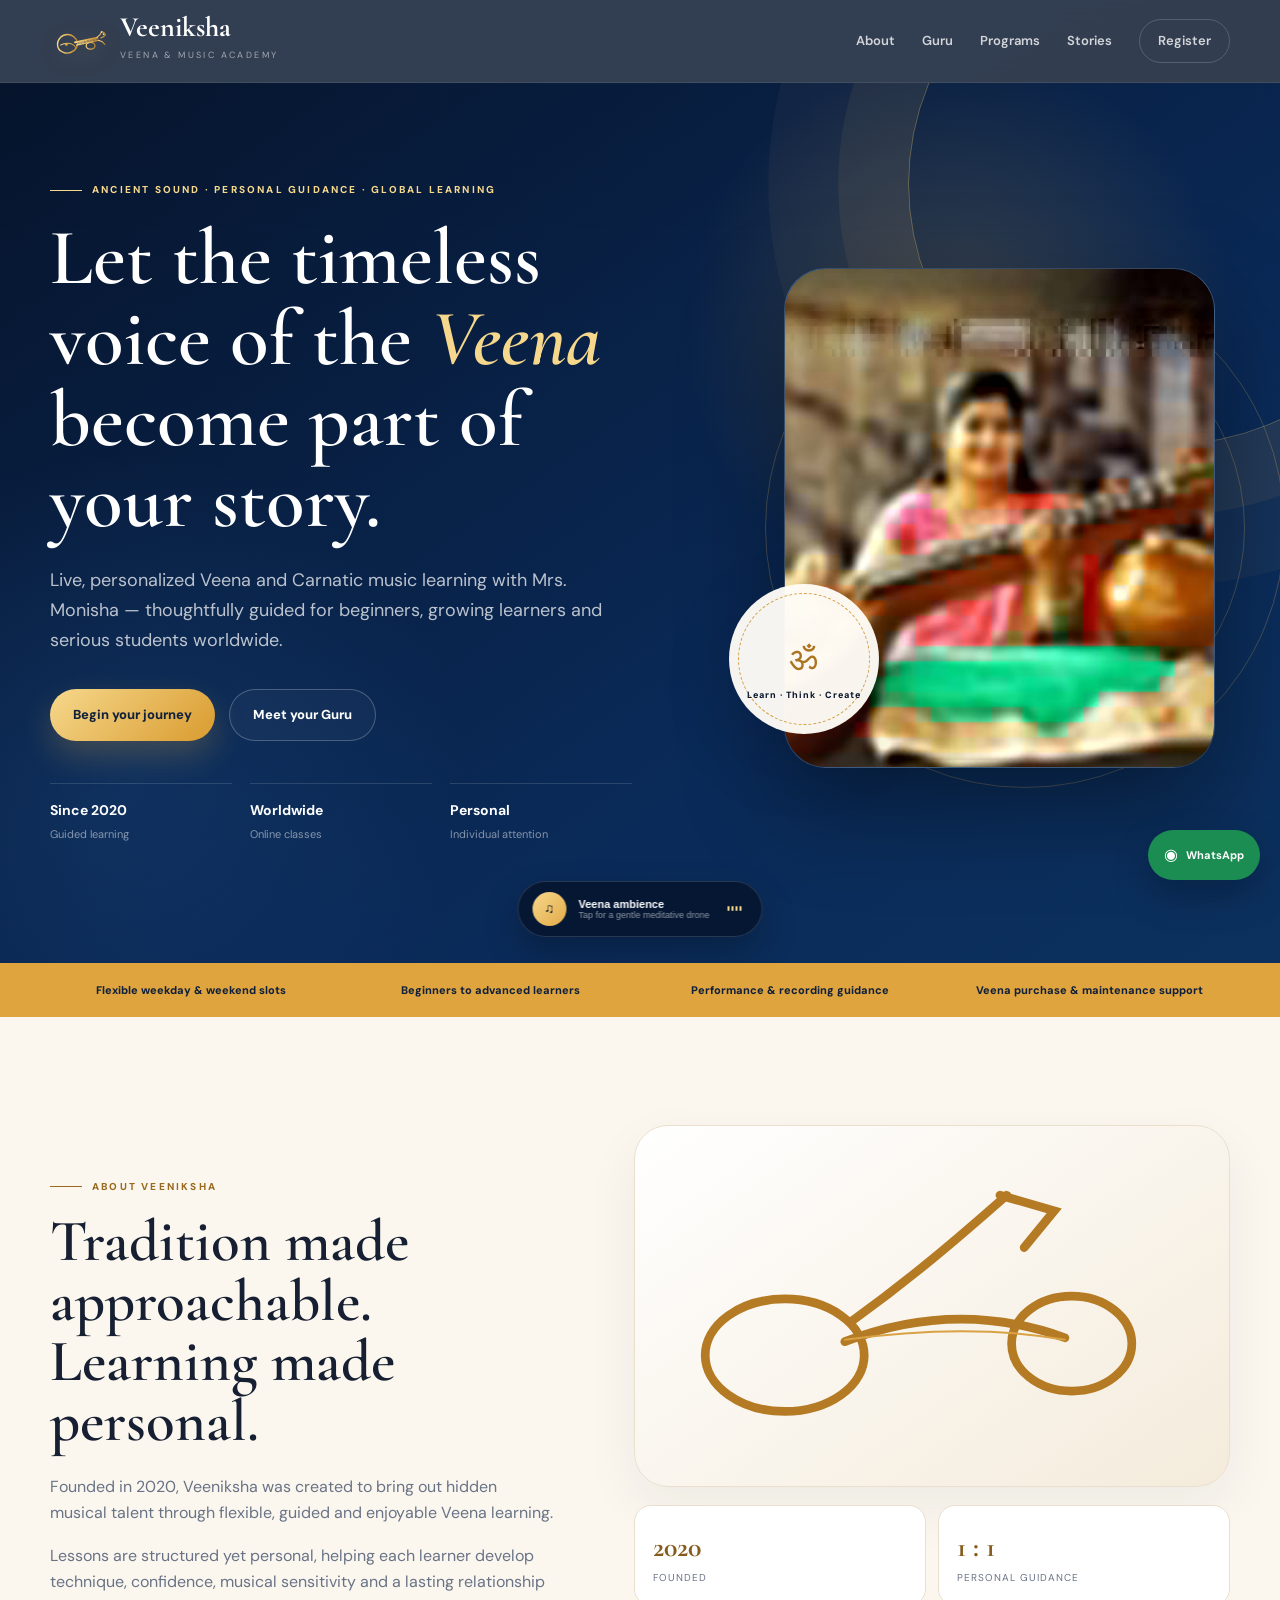
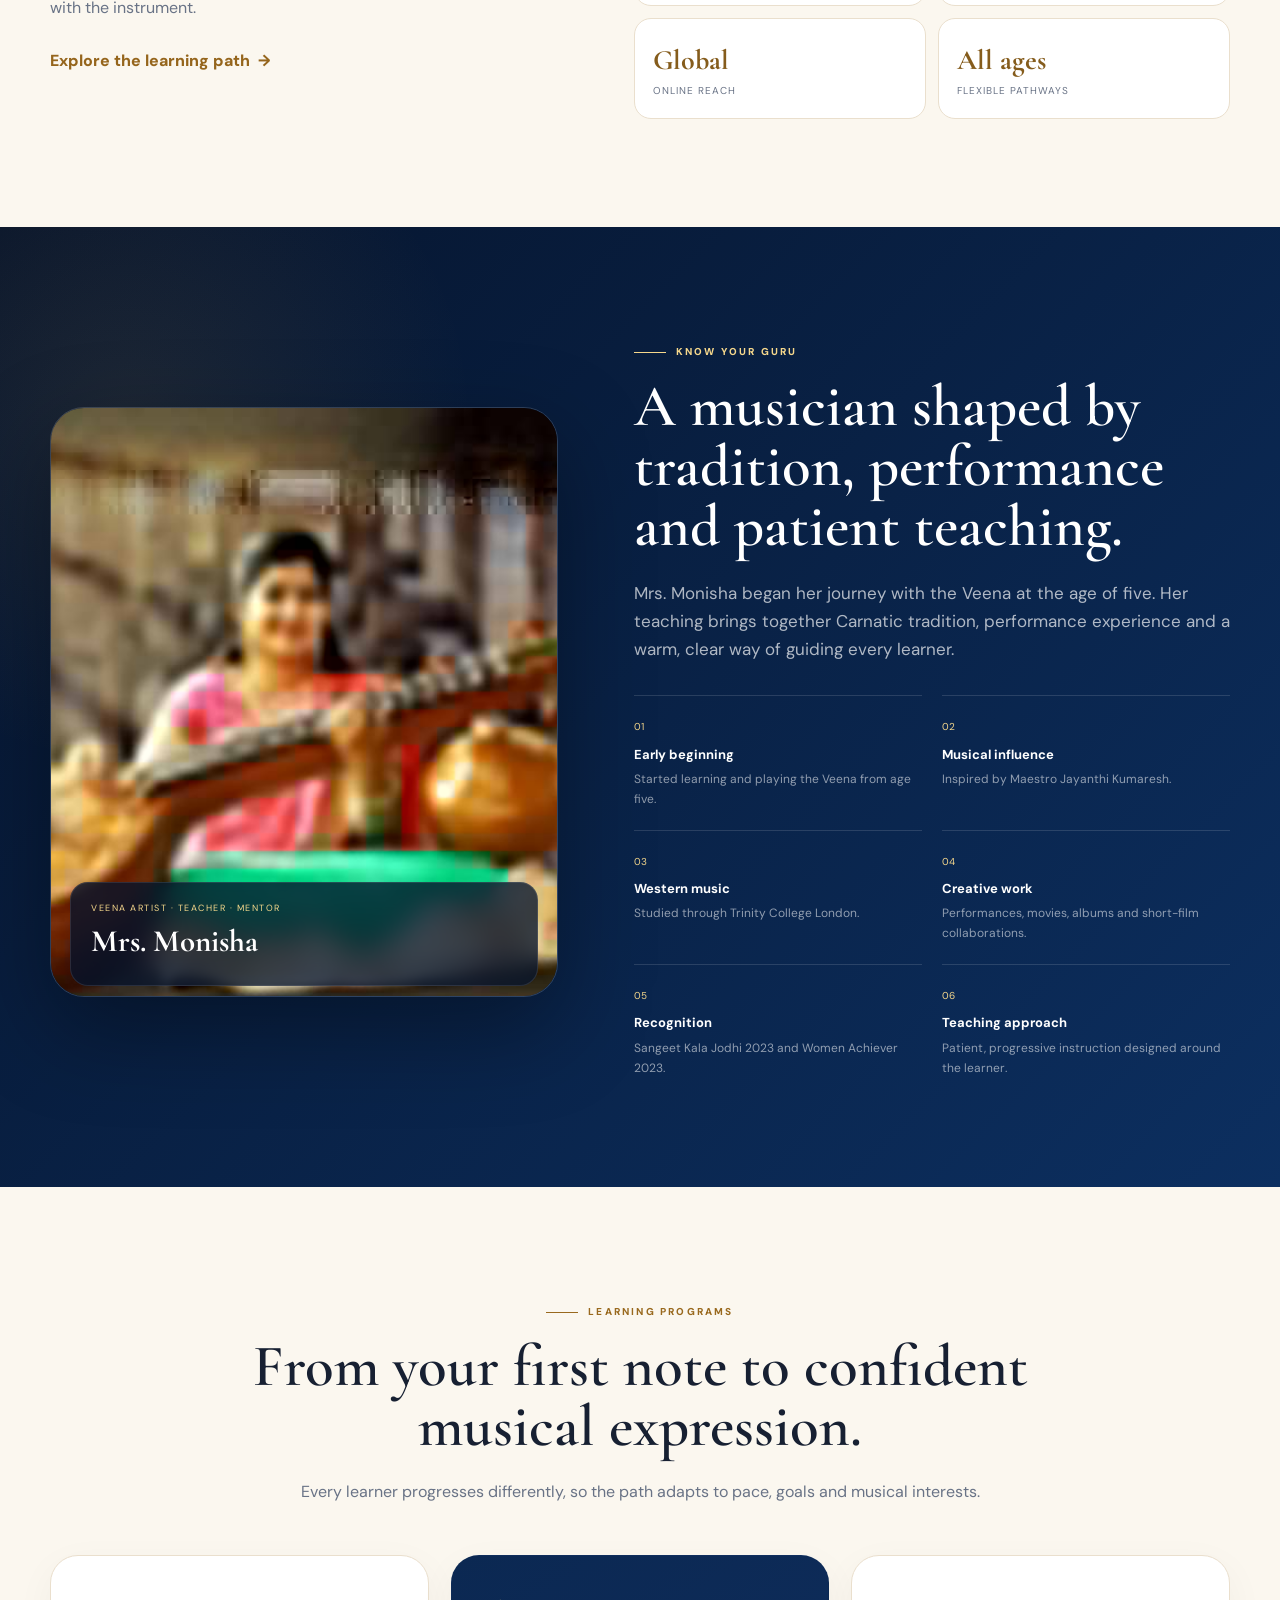
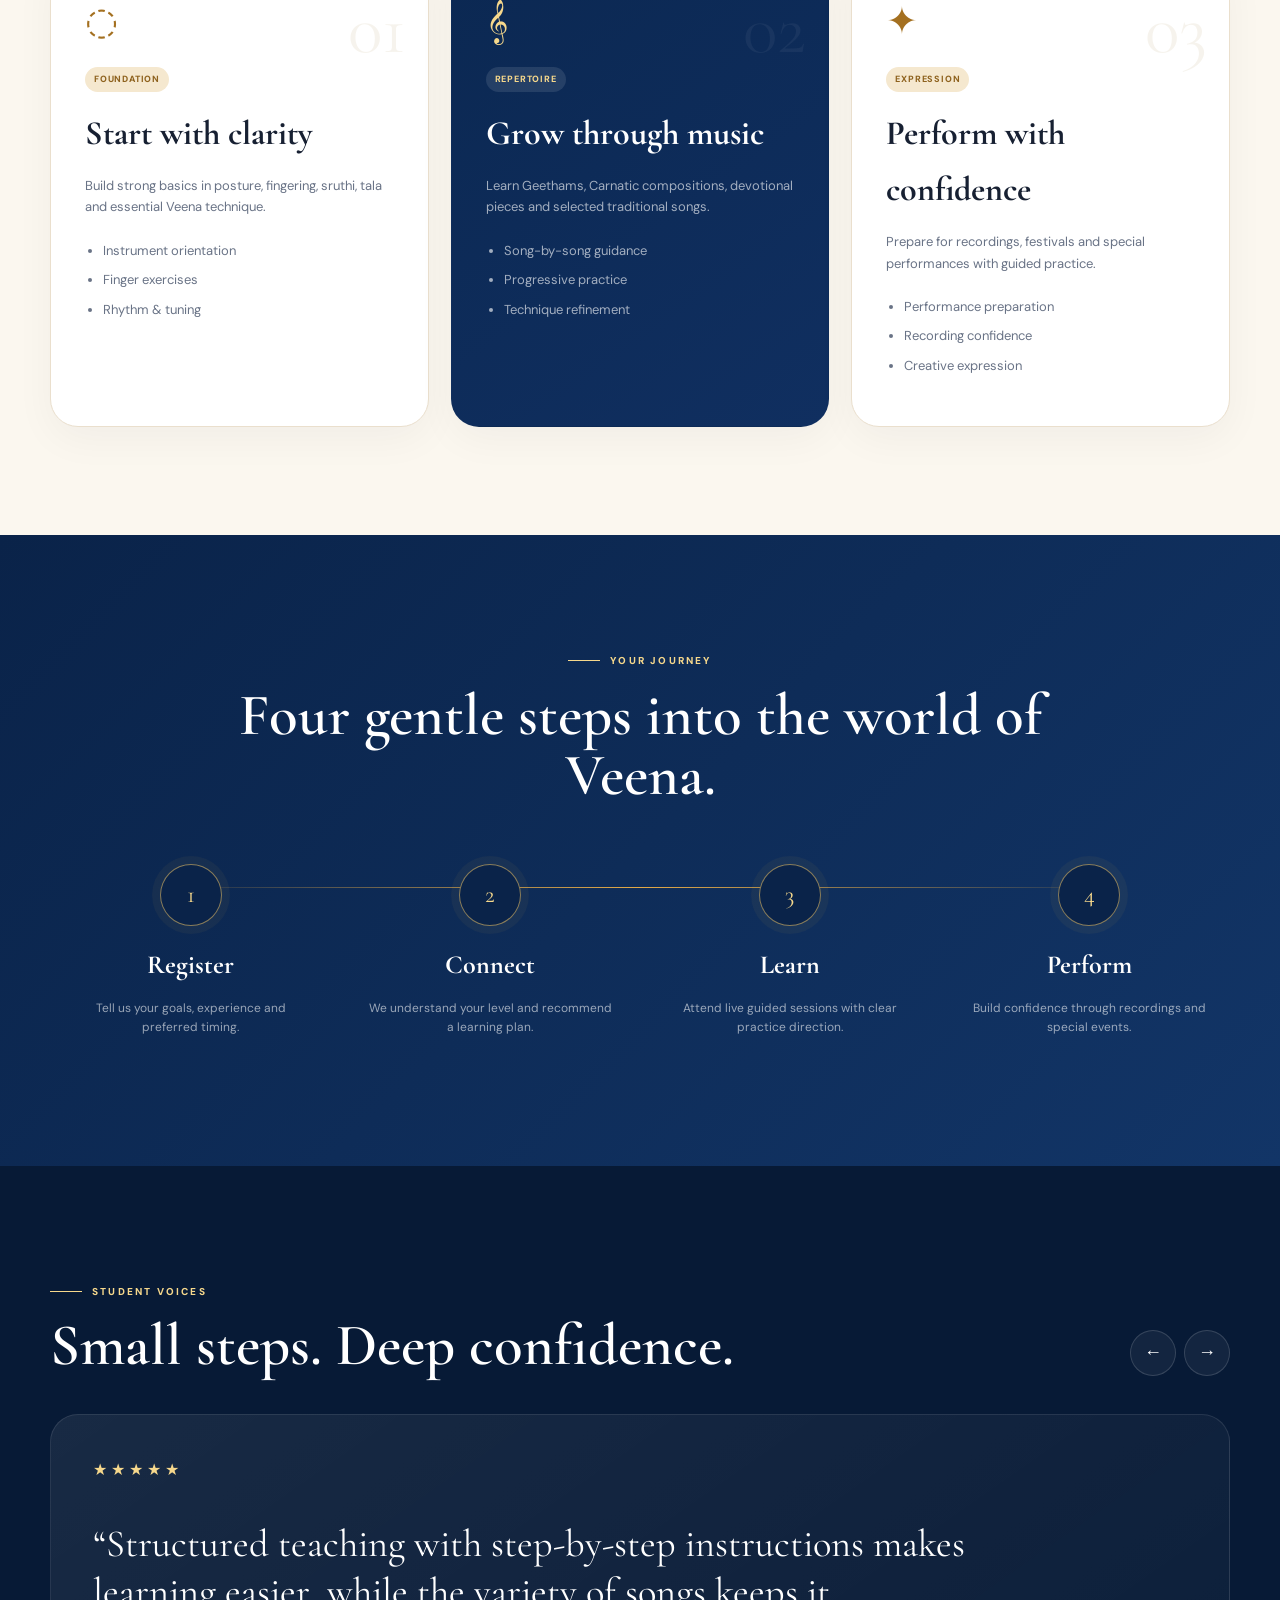
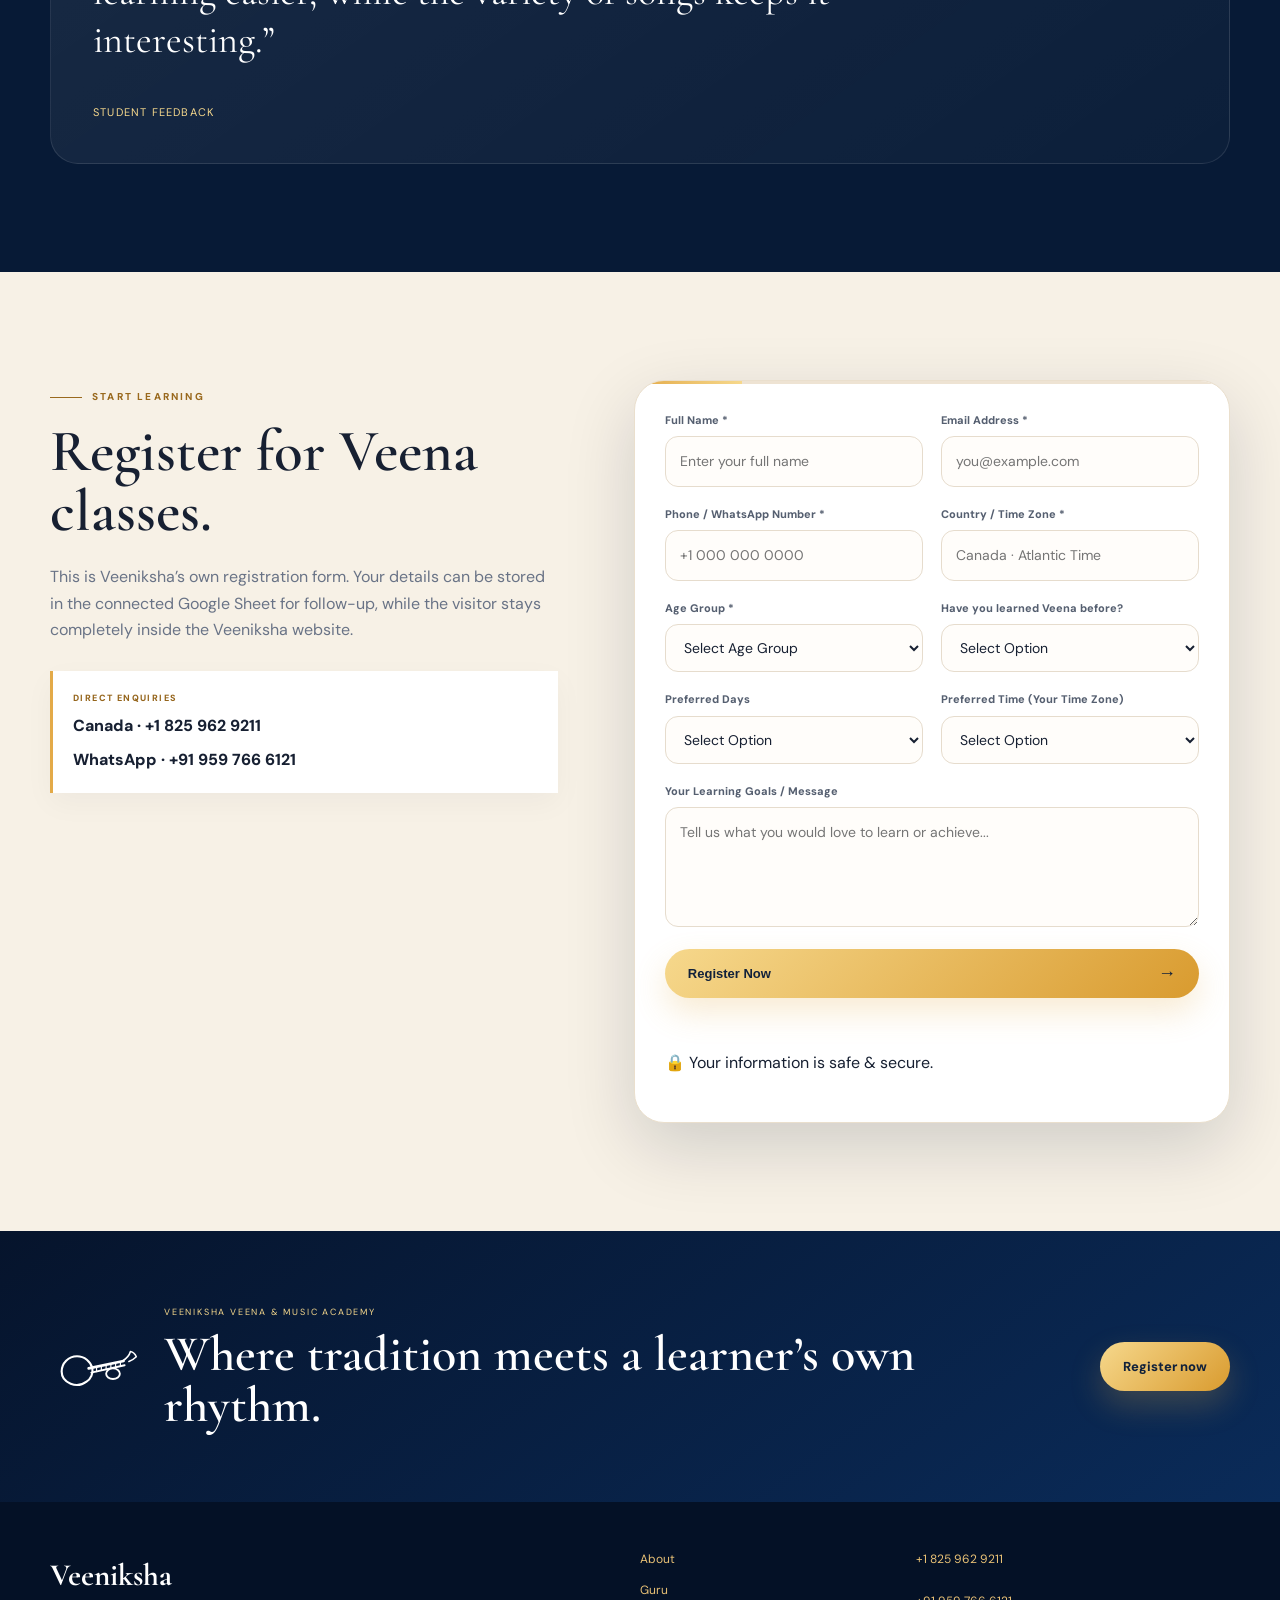
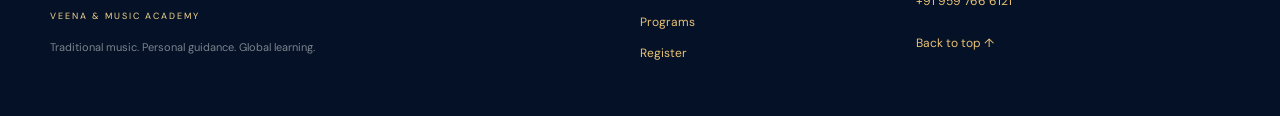
==== commit 03d1cd7c: "Use recognizable Veena logo and restore complete registration fields" ====
--- a/index.html
+++ b/index.html
@@ -12,8 +12,21 @@
 <div class="page-glow glow-a"></div><div class="page-glow glow-b"></div>
 <header class="site-header" id="top"><nav class="nav container" aria-label="Main navigation">
 <a class="brand" href="#top" aria-label="Veeniksha Music Academy home">
-<svg class="veena-logo" viewBox="0 0 120 72" aria-hidden="true"><defs><linearGradient id="gold" x1="0" x2="1"><stop stop-color="#f7d888"/><stop offset="1" stop-color="#c88b2c"/></linearGradient></defs><ellipse cx="26" cy="49" rx="20" ry="15" fill="none" stroke="url(#gold)" stroke-width="4"/><ellipse cx="91" cy="47" rx="15" ry="12" fill="none" stroke="url(#gold)" stroke-width="4"/><path d="M38 45 C58 37,74 36,91 43" fill="none" stroke="url(#gold)" stroke-width="4" stroke-linecap="round"/><path d="M44 39 C58 26,71 18,82 8" fill="none" stroke="url(#gold)" stroke-width="4" stroke-linecap="round"/><path d="M80 8 l13 4 -9 8" fill="none" stroke="url(#gold)" stroke-width="3"/><path d="M41 46 C58 43,75 42,91 46" fill="none" stroke="#f4cf77" stroke-width="1.6"/><circle cx="26" cy="49" r="4" fill="#e2a843"/></svg>
-<span><strong>Veeniksha</strong><small>Music Academy</small></span></a>
+<svg class="veena-logo" viewBox="0 0 170 88" role="img" aria-label="Stylized Veena"><defs><linearGradient id="gold" x1="0" x2="1"><stop stop-color="#f7d888"/><stop offset="1" stop-color="#c88b2c"/></linearGradient></defs>
+<g fill="none" stroke="url(#gold)" stroke-linecap="round" stroke-linejoin="round">
+<path stroke-width="4" d="M22 54c0-16 13-29 29-29 14 0 26 10 29 23 2 9-3 20-11 25-8 6-20 8-30 4-10-4-17-12-17-23Z"/>
+<path stroke-width="3" d="M31 56c8-5 19-7 31-4 7 2 12 7 15 13"/>
+<path stroke-width="5" d="M73 48 139 34"/>
+<path stroke-width="3.5" d="M78 56 141 42"/>
+<path stroke-width="3" d="M137 34c8-5 13-11 15-18 5 1 9 5 11 10-4 4-8 7-14 9"/>
+<path stroke-width="3" d="M142 42c9 2 15 6 19 12"/>
+<ellipse stroke-width="3.5" cx="119" cy="58" rx="13" ry="10"/>
+<path stroke-width="2.2" d="M88 45v9M97 43v9M106 41v9M115 39v9M124 37v9M133 35v9"/>
+<path stroke-width="2" d="M82 51 141 38"/>
+<circle cx="48" cy="54" r="4" fill="#e3aa43" stroke="none"/>
+<circle cx="151" cy="18" r="2.5" fill="#f7d888" stroke="none"/><circle cx="157" cy="24" r="2.5" fill="#f7d888" stroke="none"/>
+</g></svg>
+<span><strong>Veeniksha</strong><small>Veena & Music Academy</small></span></a>
 <button class="menu-toggle" aria-label="Toggle navigation" aria-expanded="false"><span></span><span></span><span></span></button>
 <div class="nav-links"><a href="#about">About</a><a href="#guru">Guru</a><a href="#programs">Programs</a><a href="#stories">Stories</a><a href="#register" class="nav-cta">Register</a></div>
 </nav></header>
@@ -53,23 +66,24 @@
 <blockquote><div class="stars">★★★★★</div><p>“Her patience, commitment and simple way of explaining encourage students to keep learning with confidence.”</p><footer>Student feedback</footer></blockquote>
 </div></div></div></section>
 
-<section id="register" class="section register-section"><div class="container register-grid"><div class="register-copy reveal"><div class="eyebrow dark">Start learning</div><h2>Your Veena journey can begin here.</h2><p>Complete this short registration form. Your details are sent securely to Veeniksha’s Google Sheet for follow-up — without showing an embedded Google Form.</p><div class="contact-panel"><small>Direct enquiries</small><a href="tel:+18259629211">Canada · +1 825 962 9211</a><a href="https://wa.me/919597666121" target="_blank" rel="noopener">WhatsApp · +91 959 766 6121</a></div></div>
+<section id="register" class="section register-section"><div class="container register-grid"><div class="register-copy reveal"><div class="eyebrow dark">Start learning</div><h2>Register for Veena classes.</h2><p>This is Veeniksha’s own registration form. Your details can be stored in the connected Google Sheet for follow-up, while the visitor stays completely inside the Veeniksha website.</p><div class="contact-panel"><small>Direct enquiries</small><a href="tel:+18259629211">Canada · +1 825 962 9211</a><a href="https://wa.me/919597666121" target="_blank" rel="noopener">WhatsApp · +91 959 766 6121</a></div></div>
 <form id="registrationForm" class="registration-form reveal delay-1" novalidate><div class="form-progress"><span></span></div><div class="form-grid">
-<label><span>Student name *</span><input name="studentName" autocomplete="name" required placeholder="Your full name"></label>
-<label><span>Email *</span><input name="email" type="email" autocomplete="email" required placeholder="you@example.com"></label>
-<label><span>Phone / WhatsApp *</span><input name="phone" autocomplete="tel" required placeholder="+1 000 000 0000"></label>
-<label><span>Country / Time zone *</span><input name="country" required placeholder="Canada · Atlantic Time"></label>
-<label><span>Age group</span><select name="ageGroup"><option value="">Select</option><option>Under 10</option><option>10–17</option><option>18–30</option><option>31–50</option><option>51+</option></select></label>
-<label><span>Veena experience</span><select name="experience"><option value="">Select</option><option>Complete beginner</option><option>Beginner</option><option>Intermediate</option><option>Advanced</option></select></label>
-<label class="full"><span>Preferred class timing</span><input name="timing" placeholder="Weekdays evenings / weekends / flexible"></label>
-<label class="full"><span>Learning goals</span><textarea name="goals" rows="4" placeholder="Tell us what you would love to learn or achieve..."></textarea></label>
-</div><input name="website" class="hp" tabindex="-1" autocomplete="off"><button class="btn btn-primary submit-btn" type="submit"><span>Submit registration</span><b>→</b></button><p class="form-status" id="formStatus" role="status" aria-live="polite"></p></form>
+<label><span>Full Name *</span><input name="studentName" autocomplete="name" required placeholder="Enter your full name"></label>
+<label><span>Email Address *</span><input name="email" type="email" autocomplete="email" required placeholder="you@example.com"></label>
+<label><span>Phone / WhatsApp Number *</span><input name="phone" autocomplete="tel" required placeholder="+1 000 000 0000"></label>
+<label><span>Country / Time Zone *</span><input name="country" required placeholder="Canada · Atlantic Time"></label>
+<label><span>Age Group *</span><select name="ageGroup" required><option value="">Select Age Group</option><option>Under 10</option><option>10–17</option><option>18–30</option><option>31–50</option><option>51+</option></select></label>
+<label><span>Have you learned Veena before?</span><select name="experience"><option value="">Select Option</option><option>No — complete beginner</option><option>Yes — less than 1 year</option><option>Yes — 1 to 3 years</option><option>Yes — more than 3 years</option></select></label>
+<label><span>Preferred Days</span><select name="preferredDays"><option value="">Select Option</option><option>Weekdays</option><option>Weekends</option><option>Both weekdays & weekends</option><option>Flexible</option></select></label>
+<label><span>Preferred Time (Your Time Zone)</span><select name="timing"><option value="">Select Option</option><option>Morning</option><option>Afternoon</option><option>Evening</option><option>Flexible</option></select></label>
+<label class="full"><span>Your Learning Goals / Message</span><textarea name="goals" rows="4" placeholder="Tell us what you would love to learn or achieve..."></textarea></label>
+</div><input name="website" class="hp" tabindex="-1" autocomplete="off"><button class="btn btn-primary submit-btn" type="submit"><span>Register Now</span><b>→</b></button><p class="form-status" id="formStatus" role="status" aria-live="polite"></p><p class="privacy-note">🔒 Your information is safe & secure.</p></form>
 </div></section>
 
-<section class="closing-cta"><div class="container closing-inner reveal"><svg class="closing-logo" viewBox="0 0 120 72" aria-hidden="true"><ellipse cx="26" cy="49" rx="20" ry="15"/><ellipse cx="91" cy="47" rx="15" ry="12"/><path d="M38 45 C58 37,74 36,91 43"/><path d="M44 39 C58 26,71 18,82 8"/></svg><div><small>Veeniksha Music Academy</small><h2>Where tradition meets a learner’s own rhythm.</h2></div><a class="btn btn-primary" href="#register">Register now</a></div></section>
+<section class="closing-cta"><div class="container closing-inner reveal"><svg class="closing-logo" viewBox="0 0 170 88" aria-hidden="true"><g fill="none" stroke="currentColor" stroke-linecap="round" stroke-linejoin="round"><path stroke-width="4" d="M22 54c0-16 13-29 29-29 14 0 26 10 29 23 2 9-3 20-11 25-8 6-20 8-30 4-10-4-17-12-17-23Z"/><path stroke-width="5" d="M73 48 139 34"/><path stroke-width="3.5" d="M78 56 141 42"/><path stroke-width="3" d="M137 34c8-5 13-11 15-18 5 1 9 5 11 10-4 4-8 7-14 9"/><ellipse stroke-width="3.5" cx="119" cy="58" rx="13" ry="10"/><path stroke-width="2.2" d="M88 45v9M97 43v9M106 41v9M115 39v9M124 37v9M133 35v9"/></g></svg><div><small>Veeniksha Veena & Music Academy</small><h2>Where tradition meets a learner’s own rhythm.</h2></div><a class="btn btn-primary" href="#register">Register now</a></div></section>
 </main>
 
 <a class="whatsapp-float" href="https://wa.me/919597666121" target="_blank" rel="noopener" aria-label="Chat on WhatsApp"><span>◉</span><b>WhatsApp</b></a>
-<footer class="footer"><div class="container footer-grid"><div><strong>Veeniksha</strong><span>Music Academy</span><p>Traditional music. Personal guidance. Global learning.</p></div><div><a href="#about">About</a><a href="#guru">Guru</a><a href="#programs">Programs</a><a href="#register">Register</a></div><div><a href="tel:+18259629211">+1 825 962 9211</a><a href="https://wa.me/919597666121">+91 959 766 6121</a><a href="#top">Back to top ↑</a></div></div></footer>
+<footer class="footer"><div class="container footer-grid"><div><strong>Veeniksha</strong><span>Veena & Music Academy</span><p>Traditional music. Personal guidance. Global learning.</p></div><div><a href="#about">About</a><a href="#guru">Guru</a><a href="#programs">Programs</a><a href="#register">Register</a></div><div><a href="tel:+18259629211">+1 825 962 9211</a><a href="https://wa.me/919597666121">+91 959 766 6121</a><a href="#top">Back to top ↑</a></div></div></footer>
 <script src="script.js"></script>
 </body></html>
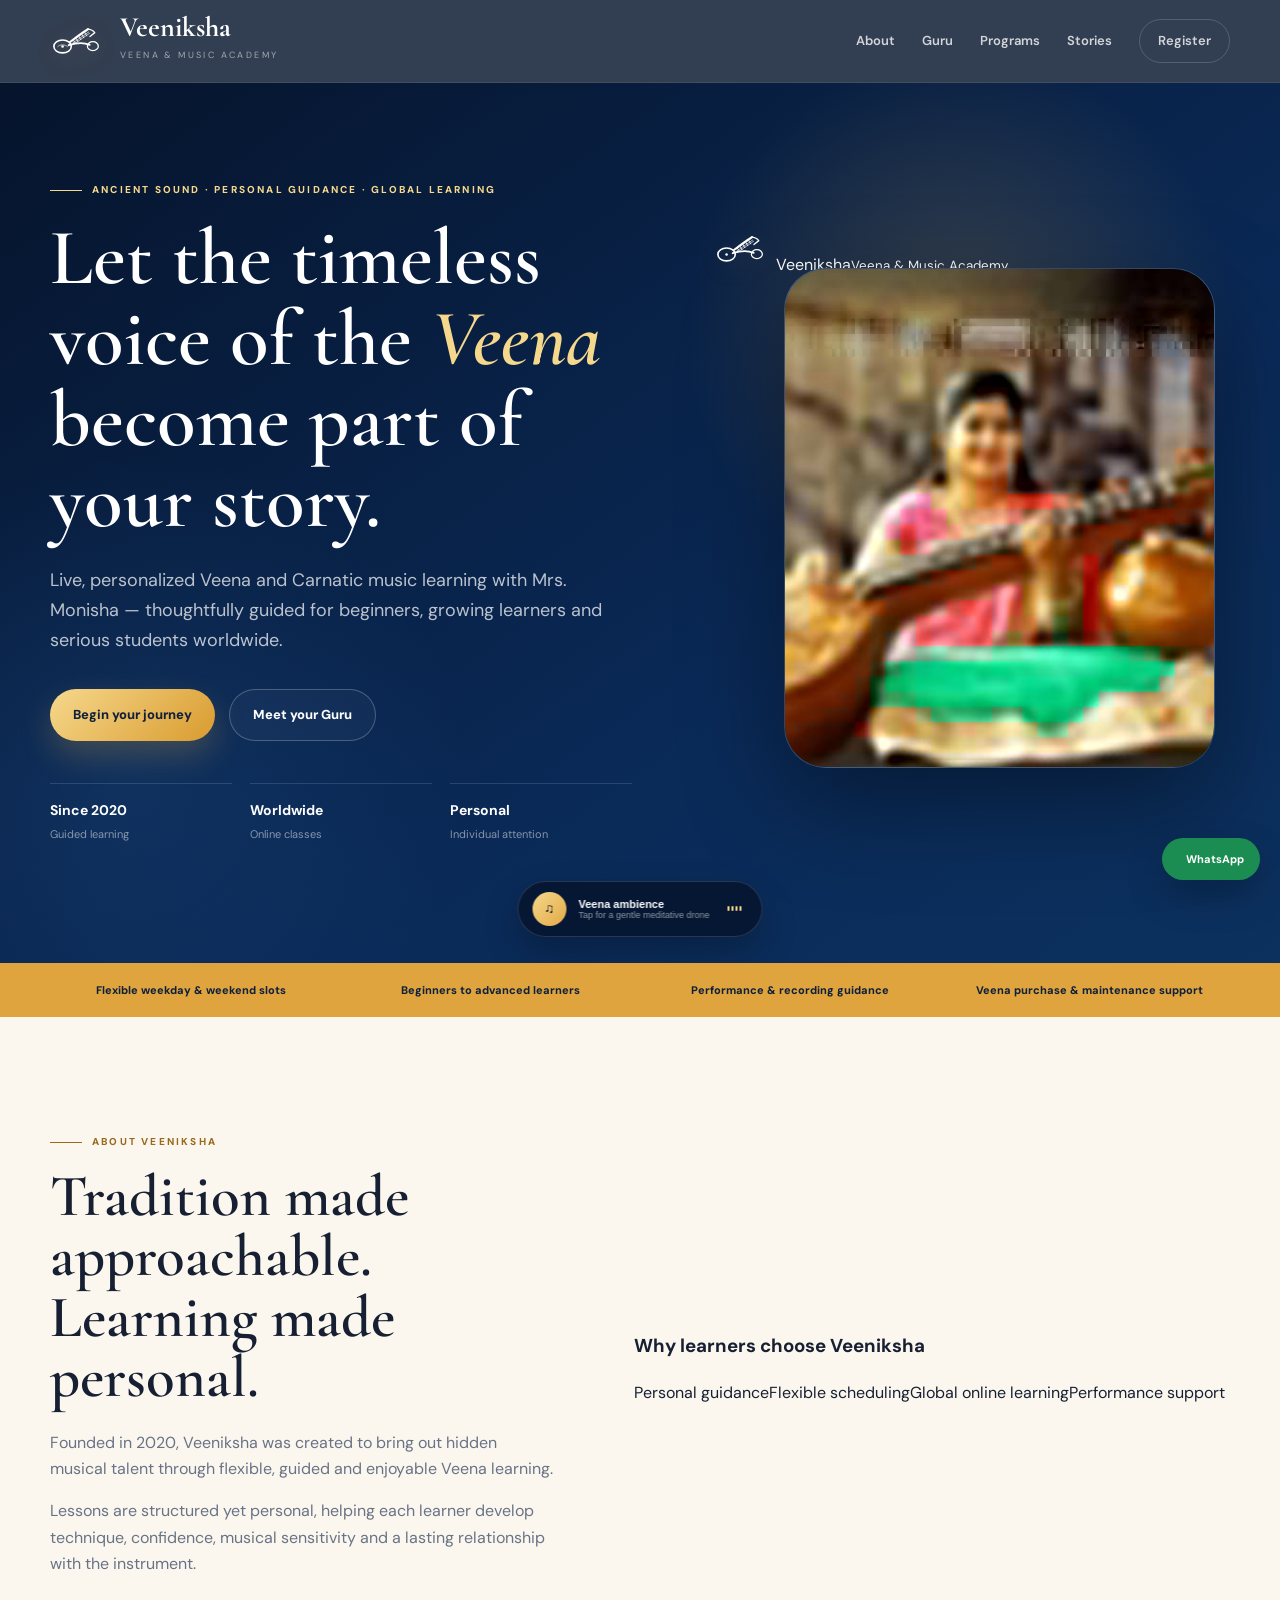
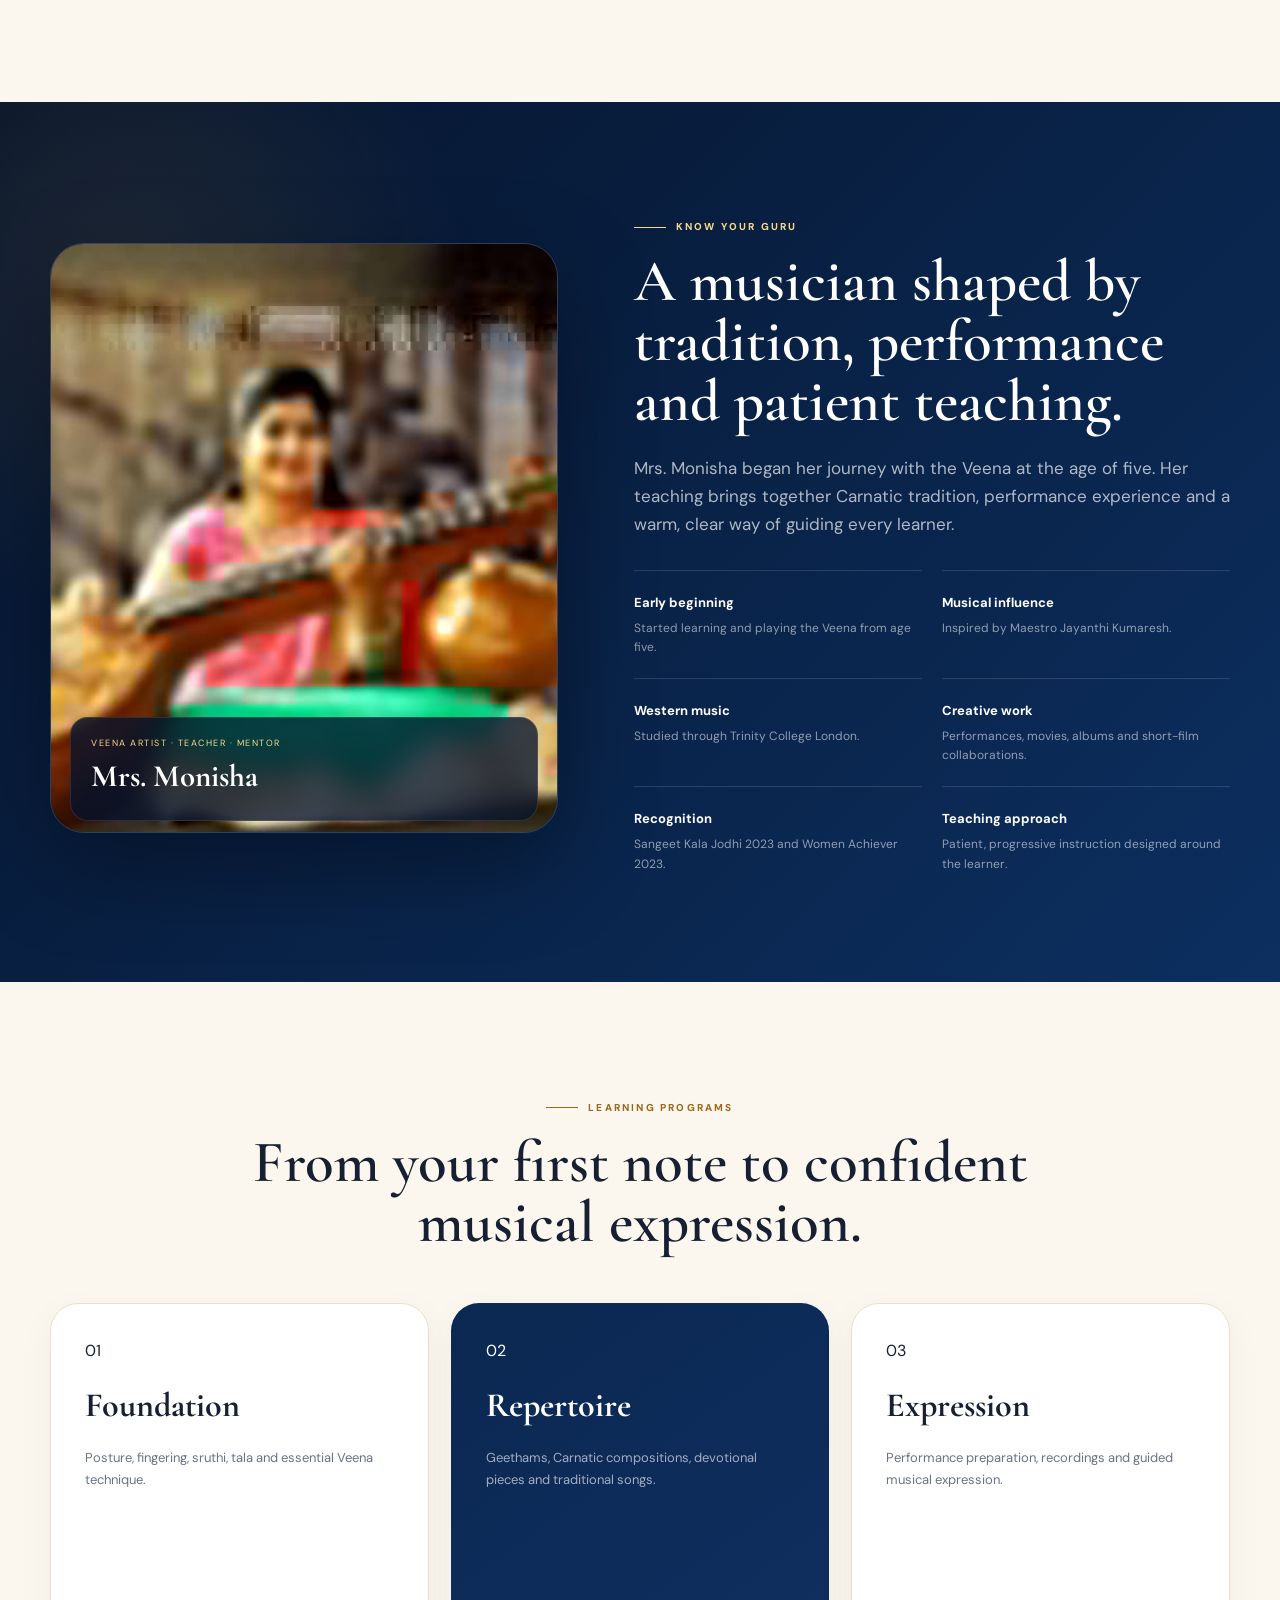
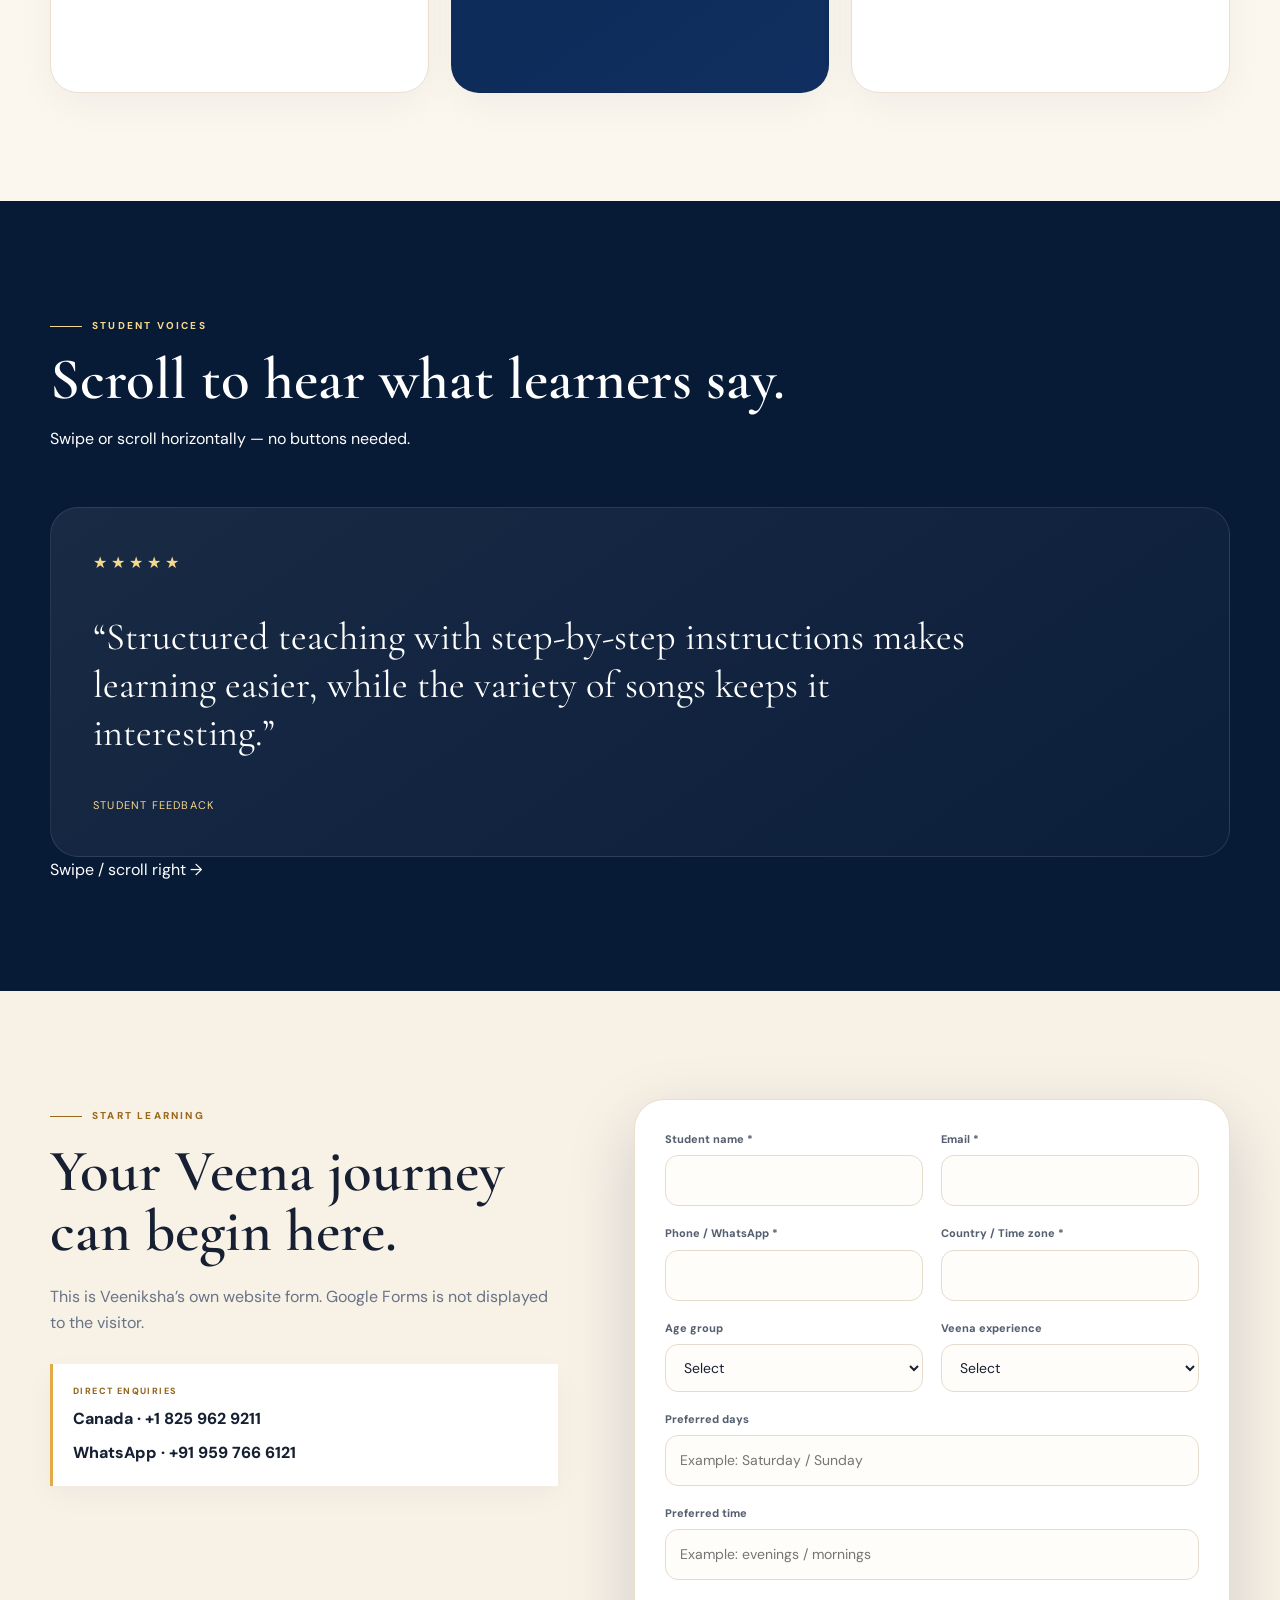
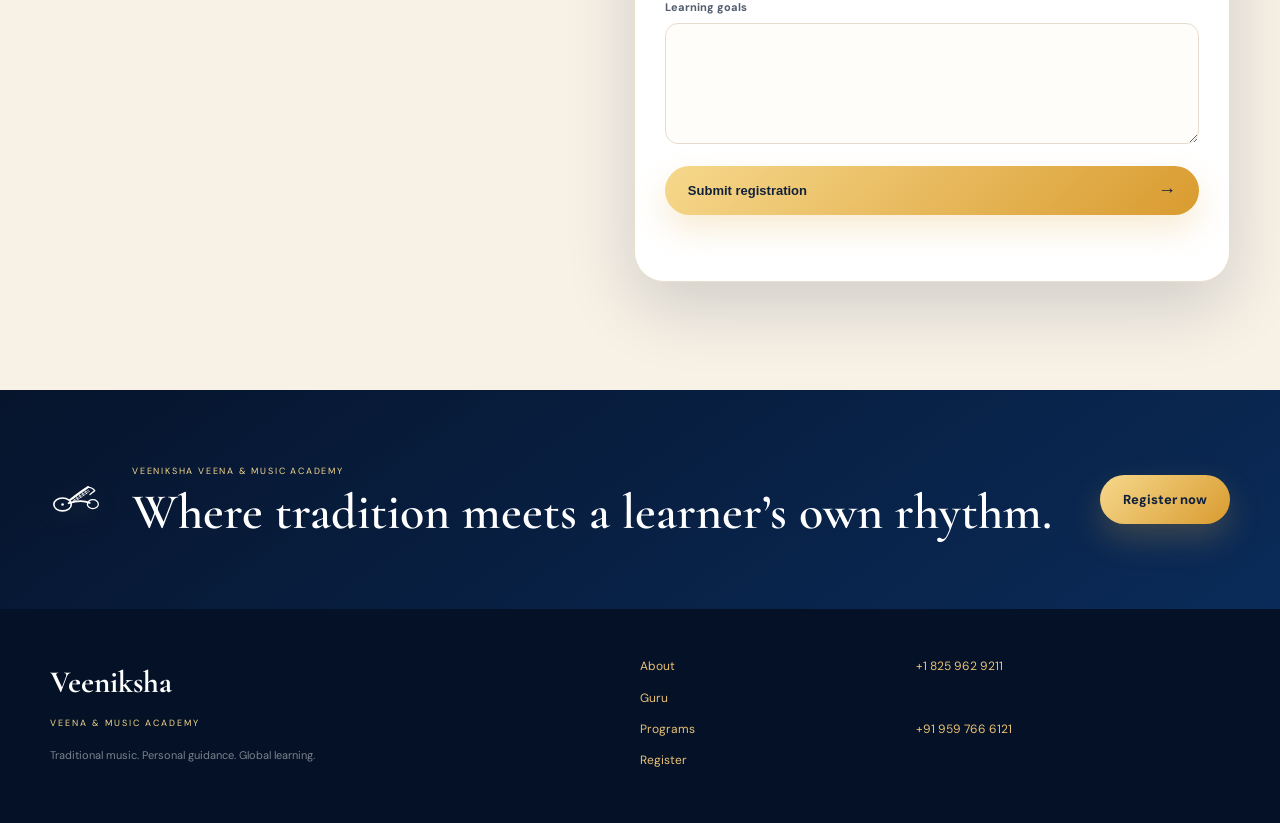
==== commit aac7c6fe: "Unify Veena branding and improve testimonials and WhatsApp UI" ====
--- a/index.html
+++ b/index.html
@@ -2,88 +2,71 @@
 <html lang="en">
 <head>
 <meta charset="utf-8"><meta name="viewport" content="width=device-width,initial-scale=1">
-<meta name="theme-color" content="#07162f"><meta name="description" content="Veeniksha Music Academy — personalized online Veena and Carnatic music learning for students worldwide.">
-<title>Veeniksha Music Academy | Veena & Carnatic Music</title>
+<meta name="theme-color" content="#07162f"><meta name="description" content="Veeniksha Veena & Music Academy — personalized online Veena and Carnatic music learning for students worldwide.">
+<title>Veeniksha Veena & Music Academy</title>
 <link rel="preconnect" href="https://fonts.googleapis.com"><link rel="preconnect" href="https://fonts.gstatic.com" crossorigin>
 <link href="https://fonts.googleapis.com/css2?family=Cormorant+Garamond:wght@500;600;700&family=DM+Sans:wght@400;500;600;700&display=swap" rel="stylesheet">
 <link rel="stylesheet" href="styles.css">
 </head>
 <body>
-<div class="page-glow glow-a"></div><div class="page-glow glow-b"></div>
 <header class="site-header" id="top"><nav class="nav container" aria-label="Main navigation">
-<a class="brand" href="#top" aria-label="Veeniksha Music Academy home">
-<svg class="veena-logo" viewBox="0 0 170 88" role="img" aria-label="Stylized Veena"><defs><linearGradient id="gold" x1="0" x2="1"><stop stop-color="#f7d888"/><stop offset="1" stop-color="#c88b2c"/></linearGradient></defs>
-<g fill="none" stroke="url(#gold)" stroke-linecap="round" stroke-linejoin="round">
-<path stroke-width="4" d="M22 54c0-16 13-29 29-29 14 0 26 10 29 23 2 9-3 20-11 25-8 6-20 8-30 4-10-4-17-12-17-23Z"/>
-<path stroke-width="3" d="M31 56c8-5 19-7 31-4 7 2 12 7 15 13"/>
-<path stroke-width="5" d="M73 48 139 34"/>
-<path stroke-width="3.5" d="M78 56 141 42"/>
-<path stroke-width="3" d="M137 34c8-5 13-11 15-18 5 1 9 5 11 10-4 4-8 7-14 9"/>
-<path stroke-width="3" d="M142 42c9 2 15 6 19 12"/>
-<ellipse stroke-width="3.5" cx="119" cy="58" rx="13" ry="10"/>
-<path stroke-width="2.2" d="M88 45v9M97 43v9M106 41v9M115 39v9M124 37v9M133 35v9"/>
-<path stroke-width="2" d="M82 51 141 38"/>
-<circle cx="48" cy="54" r="4" fill="#e3aa43" stroke="none"/>
-<circle cx="151" cy="18" r="2.5" fill="#f7d888" stroke="none"/><circle cx="157" cy="24" r="2.5" fill="#f7d888" stroke="none"/>
-</g></svg>
+<a class="brand" href="#top" aria-label="Veeniksha home">
+<svg class="veena-logo brand-veena" viewBox="0 0 180 90" aria-hidden="true">
+  <g fill="none" stroke="currentColor" stroke-linecap="round" stroke-linejoin="round">
+    <ellipse cx="39" cy="62" rx="27" ry="20" stroke-width="5"/>
+    <ellipse cx="133" cy="61" rx="17" ry="14" stroke-width="4"/>
+    <path d="M58 58 C83 50,107 50,123 57" stroke-width="6"/>
+    <path d="M61 49 C80 34,98 20,118 8" stroke-width="6"/>
+    <path d="M116 8 C125 8,133 12,139 19 C134 23,129 27,124 31" stroke-width="4"/>
+    <path d="M68 46 L116 13" stroke-width="2"/>
+    <path d="M71 51 L120 17" stroke-width="2"/>
+    <path d="M75 54 L123 21" stroke-width="2"/>
+    <path d="M73 43 L79 52 M81 37 L87 47 M90 31 L96 41 M99 25 L105 35 M108 19 L114 29" stroke-width="2.5"/>
+    <path d="M24 62 C30 55,47 55,54 62" stroke-width="2"/>
+    <circle cx="39" cy="62" r="4" fill="currentColor" stroke="none"/>
+  </g>
+</svg>
 <span><strong>Veeniksha</strong><small>Veena & Music Academy</small></span></a>
 <button class="menu-toggle" aria-label="Toggle navigation" aria-expanded="false"><span></span><span></span><span></span></button>
 <div class="nav-links"><a href="#about">About</a><a href="#guru">Guru</a><a href="#programs">Programs</a><a href="#stories">Stories</a><a href="#register" class="nav-cta">Register</a></div>
 </nav></header>
 
 <main>
-<section class="hero" id="home"><div class="sacred-lines" aria-hidden="true"></div><div class="petal-field" aria-hidden="true"></div>
-<div class="container hero-grid"><div class="hero-copy reveal">
-<div class="eyebrow">Ancient sound · Personal guidance · Global learning</div>
-<h1>Let the timeless voice of the <em>Veena</em> become part of your story.</h1>
-<p class="hero-lead">Live, personalized Veena and Carnatic music learning with Mrs. Monisha — thoughtfully guided for beginners, growing learners and serious students worldwide.</p>
-<div class="hero-actions"><a class="btn btn-primary magnetic" href="#register">Begin your journey</a><a class="btn btn-ghost" href="#guru">Meet your Guru</a></div>
-<div class="hero-stats"><div><b>Since 2020</b><span>Guided learning</span></div><div><b>Worldwide</b><span>Online classes</span></div><div><b>Personal</b><span>Individual attention</span></div></div>
+<section class="hero" id="home"><div class="container hero-grid">
+<div class="hero-copy reveal"><div class="eyebrow">Ancient sound · Personal guidance · Global learning</div><h1>Let the timeless voice of the <em>Veena</em> become part of your story.</h1><p class="hero-lead">Live, personalized Veena and Carnatic music learning with Mrs. Monisha — thoughtfully guided for beginners, growing learners and serious students worldwide.</p><div class="hero-actions"><a class="btn btn-primary" href="#register">Begin your journey</a><a class="btn btn-ghost" href="#guru">Meet your Guru</a></div><div class="hero-stats"><div><b>Since 2020</b><span>Guided learning</span></div><div><b>Worldwide</b><span>Online classes</span></div><div><b>Personal</b><span>Individual attention</span></div></div></div>
+<div class="hero-stage reveal delay-1"><div class="hero-photo"><img src="assets/monisha-veena.jpg" alt="Mrs. Monisha with the Veena"><div class="photo-shine"></div></div><div class="floating-logo-card">
+<svg class="veena-logo hero-veena" viewBox="0 0 180 90" aria-hidden="true"><g fill="none" stroke="currentColor" stroke-linecap="round" stroke-linejoin="round"><ellipse cx="39" cy="62" rx="27" ry="20" stroke-width="5"/><ellipse cx="133" cy="61" rx="17" ry="14" stroke-width="4"/><path d="M58 58 C83 50,107 50,123 57" stroke-width="6"/><path d="M61 49 C80 34,98 20,118 8" stroke-width="6"/><path d="M116 8 C125 8,133 12,139 19 C134 23,129 27,124 31" stroke-width="4"/><path d="M68 46 L116 13 M71 51 L120 17 M75 54 L123 21" stroke-width="2"/><path d="M73 43 L79 52 M81 37 L87 47 M90 31 L96 41 M99 25 L105 35 M108 19 L114 29" stroke-width="2.5"/><circle cx="39" cy="62" r="4" fill="currentColor" stroke="none"/></g></svg>
+<span>Veeniksha</span><small>Veena & Music Academy</small></div></div>
 </div>
-<div class="hero-stage reveal delay-1"><div class="image-orbit orbit-one"></div><div class="image-orbit orbit-two"></div><div class="hero-photo"><img src="assets/monisha-veena.jpg" alt="Mrs. Monisha with the Veena"><div class="photo-shine"></div></div><div class="floating-seal"><span>ॐ</span><small>Learn · Think · Create</small></div></div>
-</div>
-<div class="sound-dock"><button id="soundToggle" class="sound-toggle" type="button" aria-pressed="false"><span class="sound-icon">♫</span><span class="sound-copy"><b>Veena ambience</b><small>Tap for a gentle meditative drone</small></span><span class="equalizer" aria-hidden="true"><i></i><i></i><i></i><i></i></span></button></div>
+<div class="sound-dock"><button id="soundToggle" class="sound-toggle" type="button" aria-pressed="false"><span class="sound-icon">♫</span><span class="sound-copy"><b>Veena ambience</b><small>Tap for a gentle meditative drone</small></span><span class="equalizer"><i></i><i></i><i></i><i></i></span></button></div>
 </section>
 
 <section class="benefit-ribbon"><div class="container ribbon-track"><span>Flexible weekday & weekend slots</span><span>Beginners to advanced learners</span><span>Performance & recording guidance</span><span>Veena purchase & maintenance support</span></div></section>
 
-<section id="about" class="section section-light"><div class="container about-grid"><div class="section-copy reveal"><div class="eyebrow dark">About Veeniksha</div><h2>Tradition made approachable. Learning made personal.</h2><p>Founded in 2020, Veeniksha was created to bring out hidden musical talent through flexible, guided and enjoyable Veena learning.</p><p>Lessons are structured yet personal, helping each learner develop technique, confidence, musical sensitivity and a lasting relationship with the instrument.</p><a class="text-link" href="#programs">Explore the learning path <span>→</span></a></div>
-<div class="about-visual reveal delay-1"><div class="veena-art"><svg viewBox="0 0 520 270" aria-hidden="true"><ellipse cx="108" cy="190" rx="82" ry="58"/><ellipse cx="404" cy="178" rx="62" ry="49"/><path d="M170 176 C250 145 325 146 397 172"/><path d="M177 155 C238 111 286 70 337 25"/><path d="M330 25 l56 16 -31 38"/><path class="string" d="M170 174 C249 163 323 161 397 174"/></svg></div><div class="about-metrics"><div><b class="counter" data-target="2020">2020</b><span>Founded</span></div><div><b>1 : 1</b><span>Personal guidance</span></div><div><b>Global</b><span>Online reach</span></div><div><b>All ages</b><span>Flexible pathways</span></div></div></div></div></section>
+<section id="about" class="section section-light"><div class="container about-grid"><div class="section-copy reveal"><div class="eyebrow dark">About Veeniksha</div><h2>Tradition made approachable. Learning made personal.</h2><p>Founded in 2020, Veeniksha was created to bring out hidden musical talent through flexible, guided and enjoyable Veena learning.</p><p>Lessons are structured yet personal, helping each learner develop technique, confidence, musical sensitivity and a lasting relationship with the instrument.</p></div><div class="about-card reveal delay-1"><h3>Why learners choose Veeniksha</h3><div class="about-points"><span>Personal guidance</span><span>Flexible scheduling</span><span>Global online learning</span><span>Performance support</span></div></div></div></section>
 
-<section id="guru" class="section guru-section"><div class="container guru-grid"><div class="guru-card reveal"><img src="assets/monisha-veena.jpg" alt="Mrs. Monisha playing the Veena"><div class="guru-card-caption"><small>Veena Artist · Teacher · Mentor</small><strong>Mrs. Monisha</strong></div></div><div class="guru-copy reveal delay-1"><div class="eyebrow">Know your Guru</div><h2>A musician shaped by tradition, performance and patient teaching.</h2><p class="lead">Mrs. Monisha began her journey with the Veena at the age of five. Her teaching brings together Carnatic tradition, performance experience and a warm, clear way of guiding every learner.</p><div class="milestone-grid"><div><span>01</span><b>Early beginning</b><p>Started learning and playing the Veena from age five.</p></div><div><span>02</span><b>Musical influence</b><p>Inspired by Maestro Jayanthi Kumaresh.</p></div><div><span>03</span><b>Western music</b><p>Studied through Trinity College London.</p></div><div><span>04</span><b>Creative work</b><p>Performances, movies, albums and short-film collaborations.</p></div><div><span>05</span><b>Recognition</b><p>Sangeet Kala Jodhi 2023 and Women Achiever 2023.</p></div><div><span>06</span><b>Teaching approach</b><p>Patient, progressive instruction designed around the learner.</p></div></div></div></div></section>
+<section id="guru" class="section guru-section"><div class="container guru-grid"><div class="guru-card reveal"><img src="assets/monisha-veena.jpg" alt="Mrs. Monisha playing the Veena"><div class="guru-card-caption"><small>Veena Artist · Teacher · Mentor</small><strong>Mrs. Monisha</strong></div></div><div class="guru-copy reveal delay-1"><div class="eyebrow">Know your Guru</div><h2>A musician shaped by tradition, performance and patient teaching.</h2><p class="lead">Mrs. Monisha began her journey with the Veena at the age of five. Her teaching brings together Carnatic tradition, performance experience and a warm, clear way of guiding every learner.</p><div class="milestone-grid"><div><b>Early beginning</b><p>Started learning and playing the Veena from age five.</p></div><div><b>Musical influence</b><p>Inspired by Maestro Jayanthi Kumaresh.</p></div><div><b>Western music</b><p>Studied through Trinity College London.</p></div><div><b>Creative work</b><p>Performances, movies, albums and short-film collaborations.</p></div><div><b>Recognition</b><p>Sangeet Kala Jodhi 2023 and Women Achiever 2023.</p></div><div><b>Teaching approach</b><p>Patient, progressive instruction designed around the learner.</p></div></div></div></div></section>
 
-<section id="programs" class="section section-light"><div class="container"><div class="section-heading centered reveal"><div class="eyebrow dark">Learning programs</div><h2>From your first note to confident musical expression.</h2><p>Every learner progresses differently, so the path adapts to pace, goals and musical interests.</p></div><div class="program-grid">
-<article class="program-card reveal"><div class="program-num">01</div><div class="program-icon">◌</div><span class="program-tag">Foundation</span><h3>Start with clarity</h3><p>Build strong basics in posture, fingering, sruthi, tala and essential Veena technique.</p><ul><li>Instrument orientation</li><li>Finger exercises</li><li>Rhythm & tuning</li></ul></article>
-<article class="program-card featured reveal delay-1"><div class="program-num">02</div><div class="program-icon">𝄞</div><span class="program-tag">Repertoire</span><h3>Grow through music</h3><p>Learn Geethams, Carnatic compositions, devotional pieces and selected traditional songs.</p><ul><li>Song-by-song guidance</li><li>Progressive practice</li><li>Technique refinement</li></ul></article>
-<article class="program-card reveal delay-2"><div class="program-num">03</div><div class="program-icon">✦</div><span class="program-tag">Expression</span><h3>Perform with confidence</h3><p>Prepare for recordings, festivals and special performances with guided practice.</p><ul><li>Performance preparation</li><li>Recording confidence</li><li>Creative expression</li></ul></article>
-</div></div></section>
+<section id="programs" class="section section-light"><div class="container"><div class="section-heading centered reveal"><div class="eyebrow dark">Learning programs</div><h2>From your first note to confident musical expression.</h2></div><div class="program-grid"><article class="program-card reveal"><span>01</span><h3>Foundation</h3><p>Posture, fingering, sruthi, tala and essential Veena technique.</p></article><article class="program-card featured reveal delay-1"><span>02</span><h3>Repertoire</h3><p>Geethams, Carnatic compositions, devotional pieces and traditional songs.</p></article><article class="program-card reveal delay-2"><span>03</span><h3>Expression</h3><p>Performance preparation, recordings and guided musical expression.</p></article></div></div></section>
 
-<section class="journey section"><div class="container"><div class="section-heading centered reveal"><div class="eyebrow">Your journey</div><h2>Four gentle steps into the world of Veena.</h2></div><div class="journey-line"><div class="journey-step reveal"><i>1</i><b>Register</b><p>Tell us your goals, experience and preferred timing.</p></div><div class="journey-step reveal delay-1"><i>2</i><b>Connect</b><p>We understand your level and recommend a learning plan.</p></div><div class="journey-step reveal delay-2"><i>3</i><b>Learn</b><p>Attend live guided sessions with clear practice direction.</p></div><div class="journey-step reveal delay-3"><i>4</i><b>Perform</b><p>Build confidence through recordings and special events.</p></div></div></div></section>
-
-<section id="stories" class="section stories-section"><div class="container"><div class="stories-head reveal"><div><div class="eyebrow">Student voices</div><h2>Small steps. Deep confidence.</h2></div><div class="story-controls"><button id="storyPrev" aria-label="Previous testimonial">←</button><button id="storyNext" aria-label="Next testimonial">→</button></div></div><div class="story-slider reveal"><div class="story-track" id="storyTrack">
+<section id="stories" class="section stories-section"><div class="container"><div class="stories-head reveal"><div><div class="eyebrow">Student voices</div><h2>Scroll to hear what learners say.</h2><p>Swipe or scroll horizontally — no buttons needed.</p></div></div><div class="story-slider reveal" id="storySlider"><div class="story-track">
 <blockquote><div class="stars">★★★★★</div><p>“Structured teaching with step-by-step instructions makes learning easier, while the variety of songs keeps it interesting.”</p><footer>Student feedback</footer></blockquote>
 <blockquote><div class="stars">★★★★★</div><p>“Even difficult songs are broken into small steps and made easy to comprehend.”</p><footer>Student feedback</footer></blockquote>
 <blockquote><div class="stars">★★★★★</div><p>“Her patience, commitment and simple way of explaining encourage students to keep learning with confidence.”</p><footer>Student feedback</footer></blockquote>
-</div></div></div></section>
+</div><div class="scroll-hint">Swipe / scroll right →</div></div></div></section>
 
-<section id="register" class="section register-section"><div class="container register-grid"><div class="register-copy reveal"><div class="eyebrow dark">Start learning</div><h2>Register for Veena classes.</h2><p>This is Veeniksha’s own registration form. Your details can be stored in the connected Google Sheet for follow-up, while the visitor stays completely inside the Veeniksha website.</p><div class="contact-panel"><small>Direct enquiries</small><a href="tel:+18259629211">Canada · +1 825 962 9211</a><a href="https://wa.me/919597666121" target="_blank" rel="noopener">WhatsApp · +91 959 766 6121</a></div></div>
-<form id="registrationForm" class="registration-form reveal delay-1" novalidate><div class="form-progress"><span></span></div><div class="form-grid">
-<label><span>Full Name *</span><input name="studentName" autocomplete="name" required placeholder="Enter your full name"></label>
-<label><span>Email Address *</span><input name="email" type="email" autocomplete="email" required placeholder="you@example.com"></label>
-<label><span>Phone / WhatsApp Number *</span><input name="phone" autocomplete="tel" required placeholder="+1 000 000 0000"></label>
-<label><span>Country / Time Zone *</span><input name="country" required placeholder="Canada · Atlantic Time"></label>
-<label><span>Age Group *</span><select name="ageGroup" required><option value="">Select Age Group</option><option>Under 10</option><option>10–17</option><option>18–30</option><option>31–50</option><option>51+</option></select></label>
-<label><span>Have you learned Veena before?</span><select name="experience"><option value="">Select Option</option><option>No — complete beginner</option><option>Yes — less than 1 year</option><option>Yes — 1 to 3 years</option><option>Yes — more than 3 years</option></select></label>
-<label><span>Preferred Days</span><select name="preferredDays"><option value="">Select Option</option><option>Weekdays</option><option>Weekends</option><option>Both weekdays & weekends</option><option>Flexible</option></select></label>
-<label><span>Preferred Time (Your Time Zone)</span><select name="timing"><option value="">Select Option</option><option>Morning</option><option>Afternoon</option><option>Evening</option><option>Flexible</option></select></label>
-<label class="full"><span>Your Learning Goals / Message</span><textarea name="goals" rows="4" placeholder="Tell us what you would love to learn or achieve..."></textarea></label>
-</div><input name="website" class="hp" tabindex="-1" autocomplete="off"><button class="btn btn-primary submit-btn" type="submit"><span>Register Now</span><b>→</b></button><p class="form-status" id="formStatus" role="status" aria-live="polite"></p><p class="privacy-note">🔒 Your information is safe & secure.</p></form>
+<section id="register" class="section register-section"><div class="container register-grid"><div class="register-copy reveal"><div class="eyebrow dark">Start learning</div><h2>Your Veena journey can begin here.</h2><p>This is Veeniksha’s own website form. Google Forms is not displayed to the visitor.</p><div class="contact-panel"><small>Direct enquiries</small><a href="tel:+18259629211">Canada · +1 825 962 9211</a><a href="https://wa.me/919597666121" target="_blank" rel="noopener">WhatsApp · +91 959 766 6121</a></div></div>
+<form id="registrationForm" class="registration-form reveal delay-1" novalidate><div class="form-grid">
+<label><span>Student name *</span><input name="studentName" required></label><label><span>Email *</span><input name="email" type="email" required></label><label><span>Phone / WhatsApp *</span><input name="phone" required></label><label><span>Country / Time zone *</span><input name="country" required></label><label><span>Age group</span><select name="ageGroup"><option value="">Select</option><option>Under 10</option><option>10–17</option><option>18–30</option><option>31–50</option><option>51+</option></select></label><label><span>Veena experience</span><select name="experience"><option value="">Select</option><option>Complete beginner</option><option>Beginner</option><option>Intermediate</option><option>Advanced</option></select></label><label class="full"><span>Preferred days</span><input name="preferredDays" placeholder="Example: Saturday / Sunday"></label><label class="full"><span>Preferred time</span><input name="timing" placeholder="Example: evenings / mornings"></label><label class="full"><span>Learning goals</span><textarea name="goals" rows="4"></textarea></label>
+</div><input name="website" class="hp" tabindex="-1" autocomplete="off"><button class="btn btn-primary submit-btn" type="submit"><span>Submit registration</span><b>→</b></button><p class="form-status" id="formStatus" role="status" aria-live="polite"></p></form>
 </div></section>
 
-<section class="closing-cta"><div class="container closing-inner reveal"><svg class="closing-logo" viewBox="0 0 170 88" aria-hidden="true"><g fill="none" stroke="currentColor" stroke-linecap="round" stroke-linejoin="round"><path stroke-width="4" d="M22 54c0-16 13-29 29-29 14 0 26 10 29 23 2 9-3 20-11 25-8 6-20 8-30 4-10-4-17-12-17-23Z"/><path stroke-width="5" d="M73 48 139 34"/><path stroke-width="3.5" d="M78 56 141 42"/><path stroke-width="3" d="M137 34c8-5 13-11 15-18 5 1 9 5 11 10-4 4-8 7-14 9"/><ellipse stroke-width="3.5" cx="119" cy="58" rx="13" ry="10"/><path stroke-width="2.2" d="M88 45v9M97 43v9M106 41v9M115 39v9M124 37v9M133 35v9"/></g></svg><div><small>Veeniksha Veena & Music Academy</small><h2>Where tradition meets a learner’s own rhythm.</h2></div><a class="btn btn-primary" href="#register">Register now</a></div></section>
+<section class="closing-cta"><div class="container closing-inner reveal">
+<svg class="veena-logo closing-veena" viewBox="0 0 180 90" aria-hidden="true"><g fill="none" stroke="currentColor" stroke-linecap="round" stroke-linejoin="round"><ellipse cx="39" cy="62" rx="27" ry="20" stroke-width="5"/><ellipse cx="133" cy="61" rx="17" ry="14" stroke-width="4"/><path d="M58 58 C83 50,107 50,123 57" stroke-width="6"/><path d="M61 49 C80 34,98 20,118 8" stroke-width="6"/><path d="M116 8 C125 8,133 12,139 19 C134 23,129 27,124 31" stroke-width="4"/><path d="M68 46 L116 13 M71 51 L120 17 M75 54 L123 21" stroke-width="2"/><path d="M73 43 L79 52 M81 37 L87 47 M90 31 L96 41 M99 25 L105 35 M108 19 L114 29" stroke-width="2.5"/><circle cx="39" cy="62" r="4" fill="currentColor" stroke="none"/></g></svg>
+<div><small>Veeniksha Veena & Music Academy</small><h2>Where tradition meets a learner’s own rhythm.</h2></div><a class="btn btn-primary" href="#register">Register now</a></div></section>
 </main>
 
-<a class="whatsapp-float" href="https://wa.me/919597666121" target="_blank" rel="noopener" aria-label="Chat on WhatsApp"><span>◉</span><b>WhatsApp</b></a>
-<footer class="footer"><div class="container footer-grid"><div><strong>Veeniksha</strong><span>Veena & Music Academy</span><p>Traditional music. Personal guidance. Global learning.</p></div><div><a href="#about">About</a><a href="#guru">Guru</a><a href="#programs">Programs</a><a href="#register">Register</a></div><div><a href="tel:+18259629211">+1 825 962 9211</a><a href="https://wa.me/919597666121">+91 959 766 6121</a><a href="#top">Back to top ↑</a></div></div></footer>
+<a class="whatsapp-float" href="https://wa.me/919597666121" target="_blank" rel="noopener" aria-label="Chat with Veeniksha on WhatsApp"><svg viewBox="0 0 32 32" aria-hidden="true"><circle cx="16" cy="16" r="15" fill="currentColor"/><path d="M9.7 8.9c.5-.5 1.1-.7 1.7-.6.4.1.7.5.9.9l1.1 2.5c.2.4.1.8-.2 1.2l-.8 1c-.2.3-.2.6 0 .9 1.2 2.1 2.9 3.7 5 4.9.3.2.7.2.9-.1l1-1.2c.3-.3.7-.4 1.1-.2l2.5 1.2c.5.2.8.6.8 1.1.1.8-.2 1.5-.8 2.1-1 1-2.5 1.5-4 1.2-3-.6-5.8-2.2-8.1-4.5-2.3-2.3-3.9-5.1-4.5-8.1-.3-1.5.2-3 1.2-4.1l1.2-1.2z" fill="#fff" transform="translate(1 1) scale(.9)"/></svg><b>WhatsApp</b></a>
+<footer class="footer"><div class="container footer-grid"><div><strong>Veeniksha</strong><span>Veena & Music Academy</span><p>Traditional music. Personal guidance. Global learning.</p></div><div><a href="#about">About</a><a href="#guru">Guru</a><a href="#programs">Programs</a><a href="#register">Register</a></div><div><a href="tel:+18259629211">+1 825 962 9211</a><a href="https://wa.me/919597666121">+91 959 766 6121</a></div></div></footer>
 <script src="script.js"></script>
 </body></html>
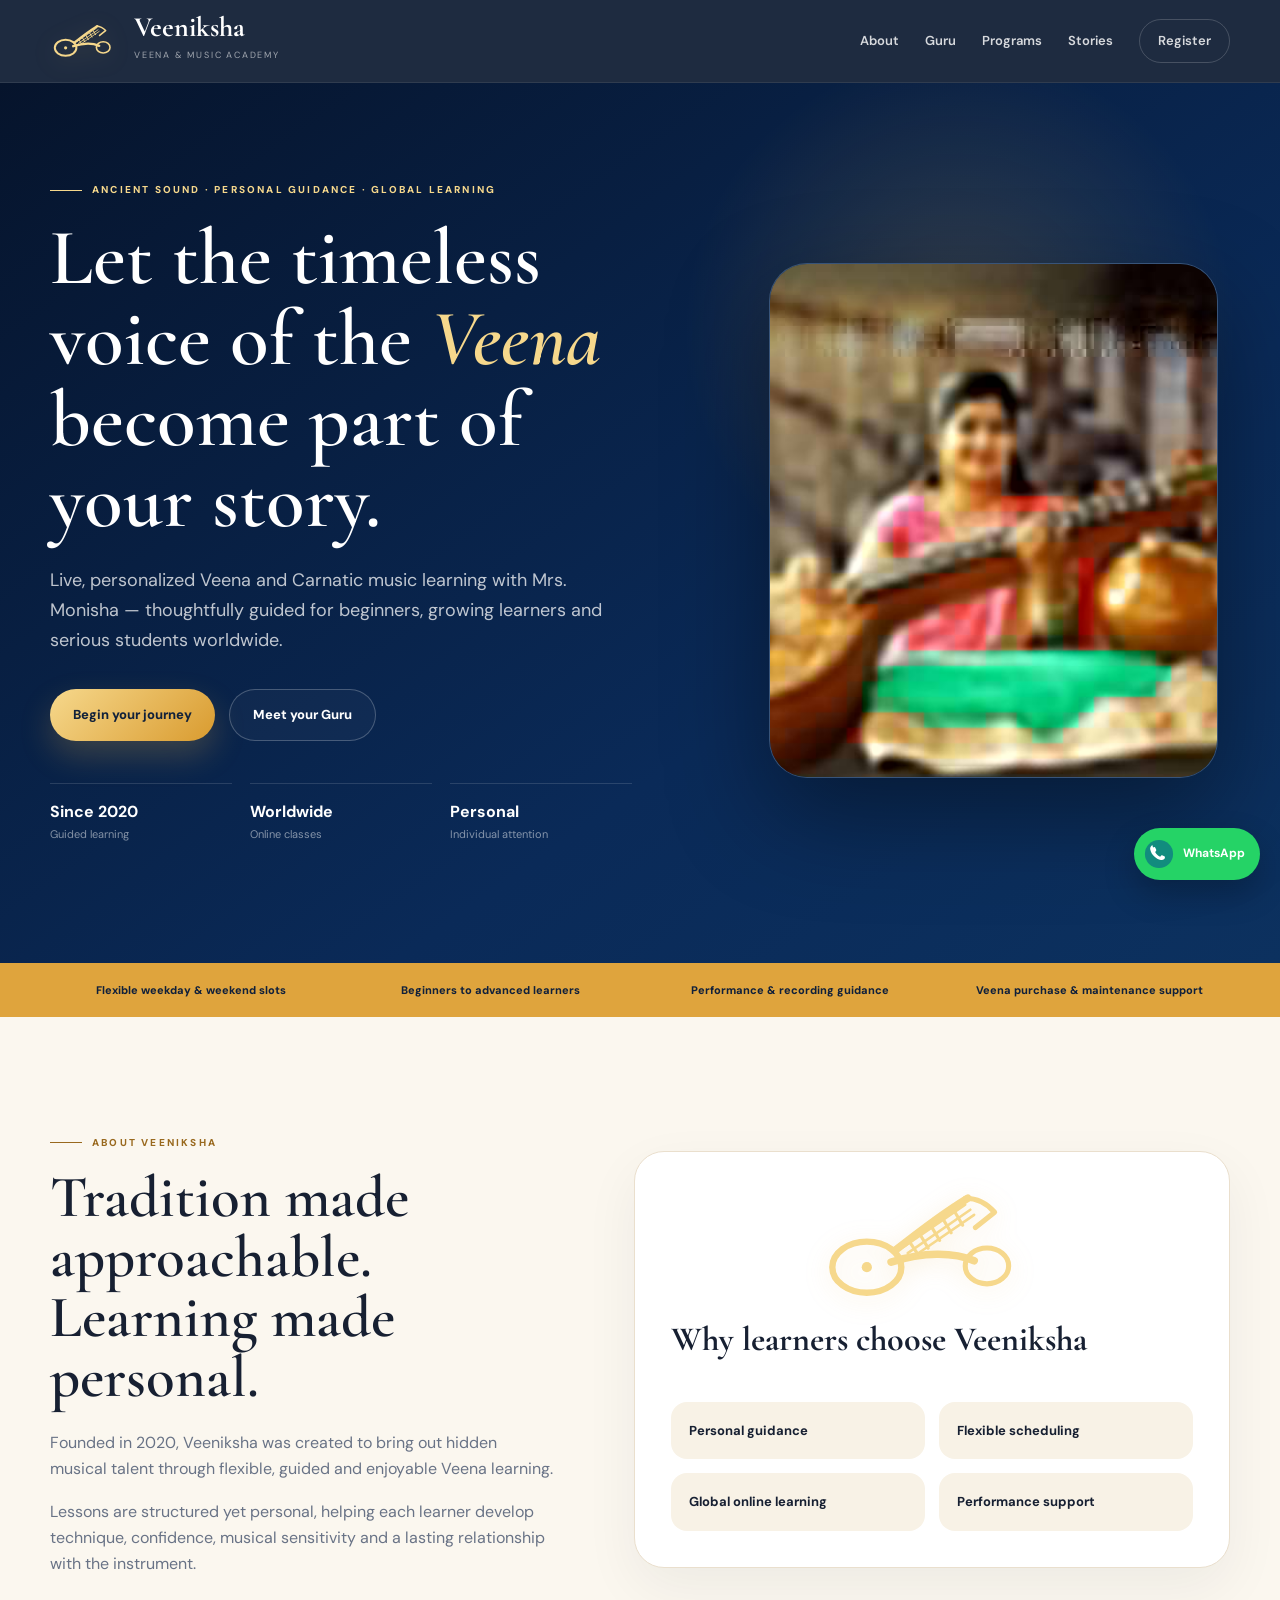
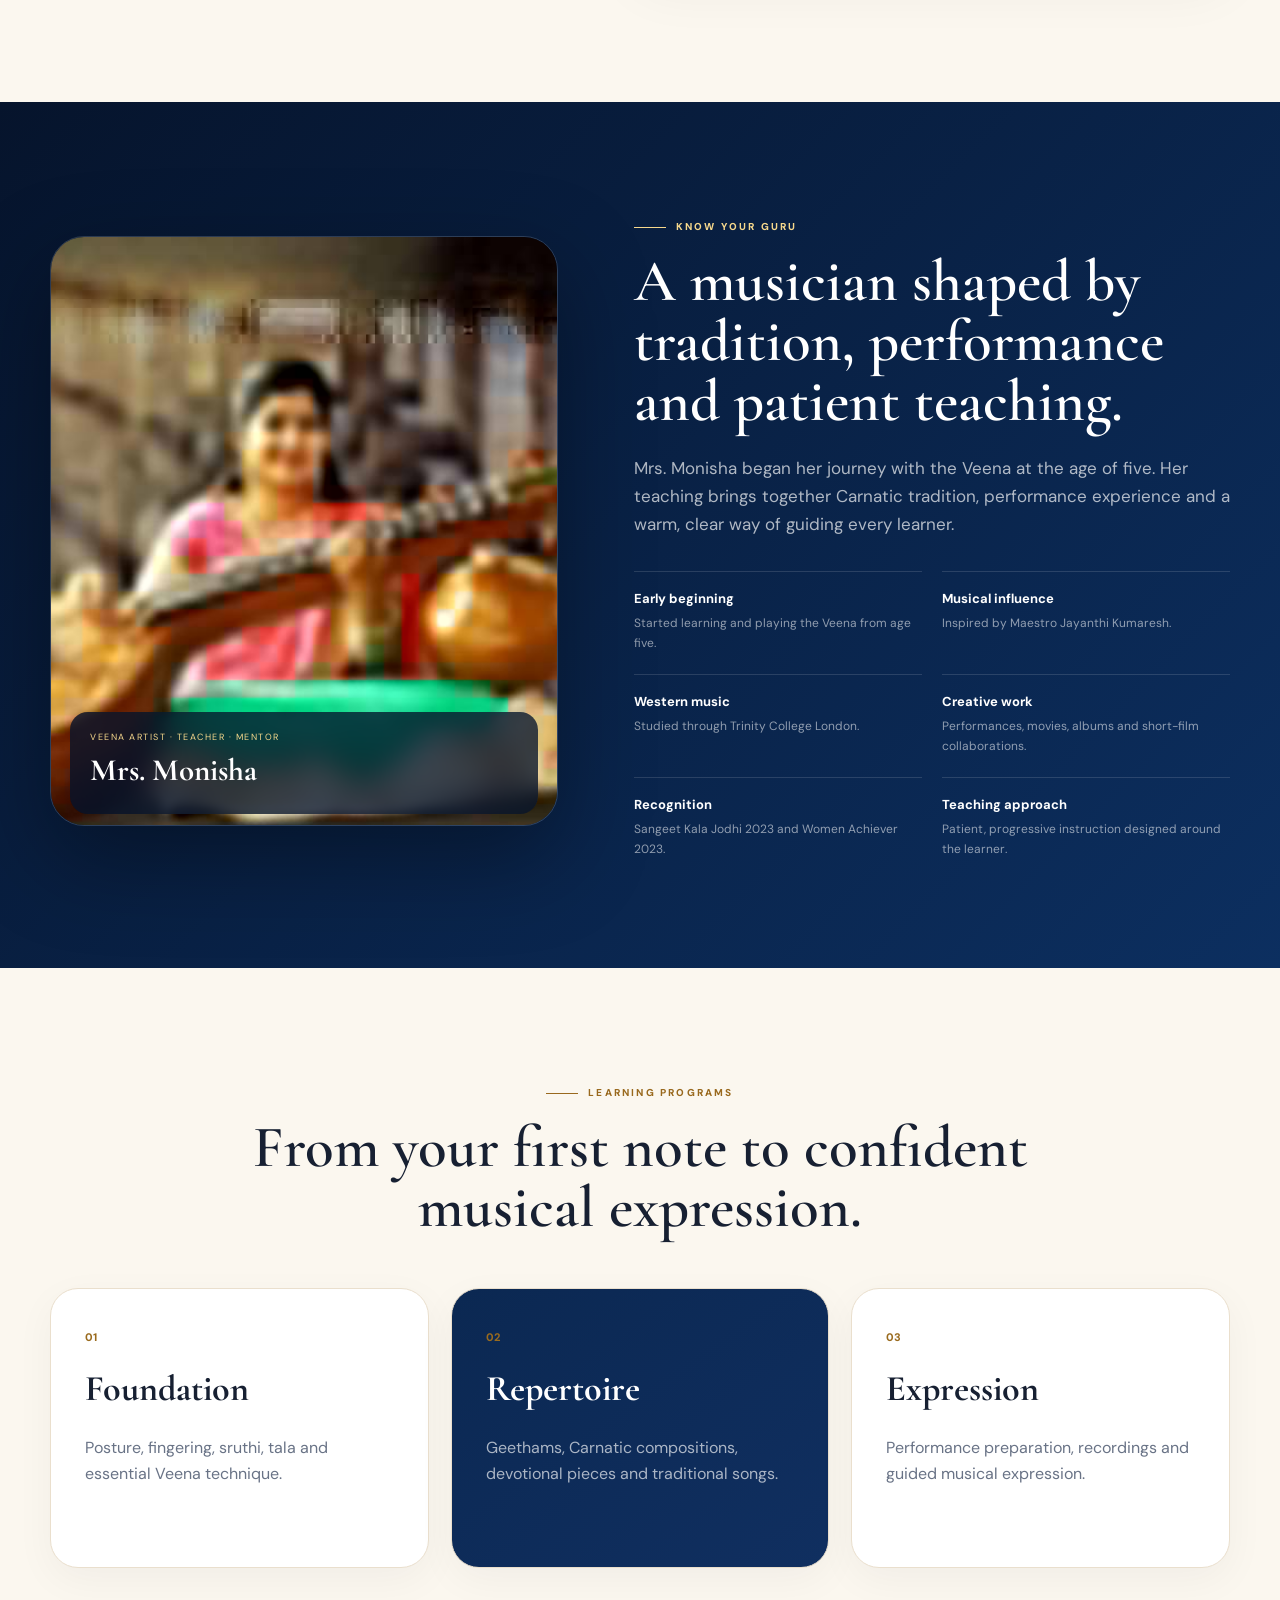
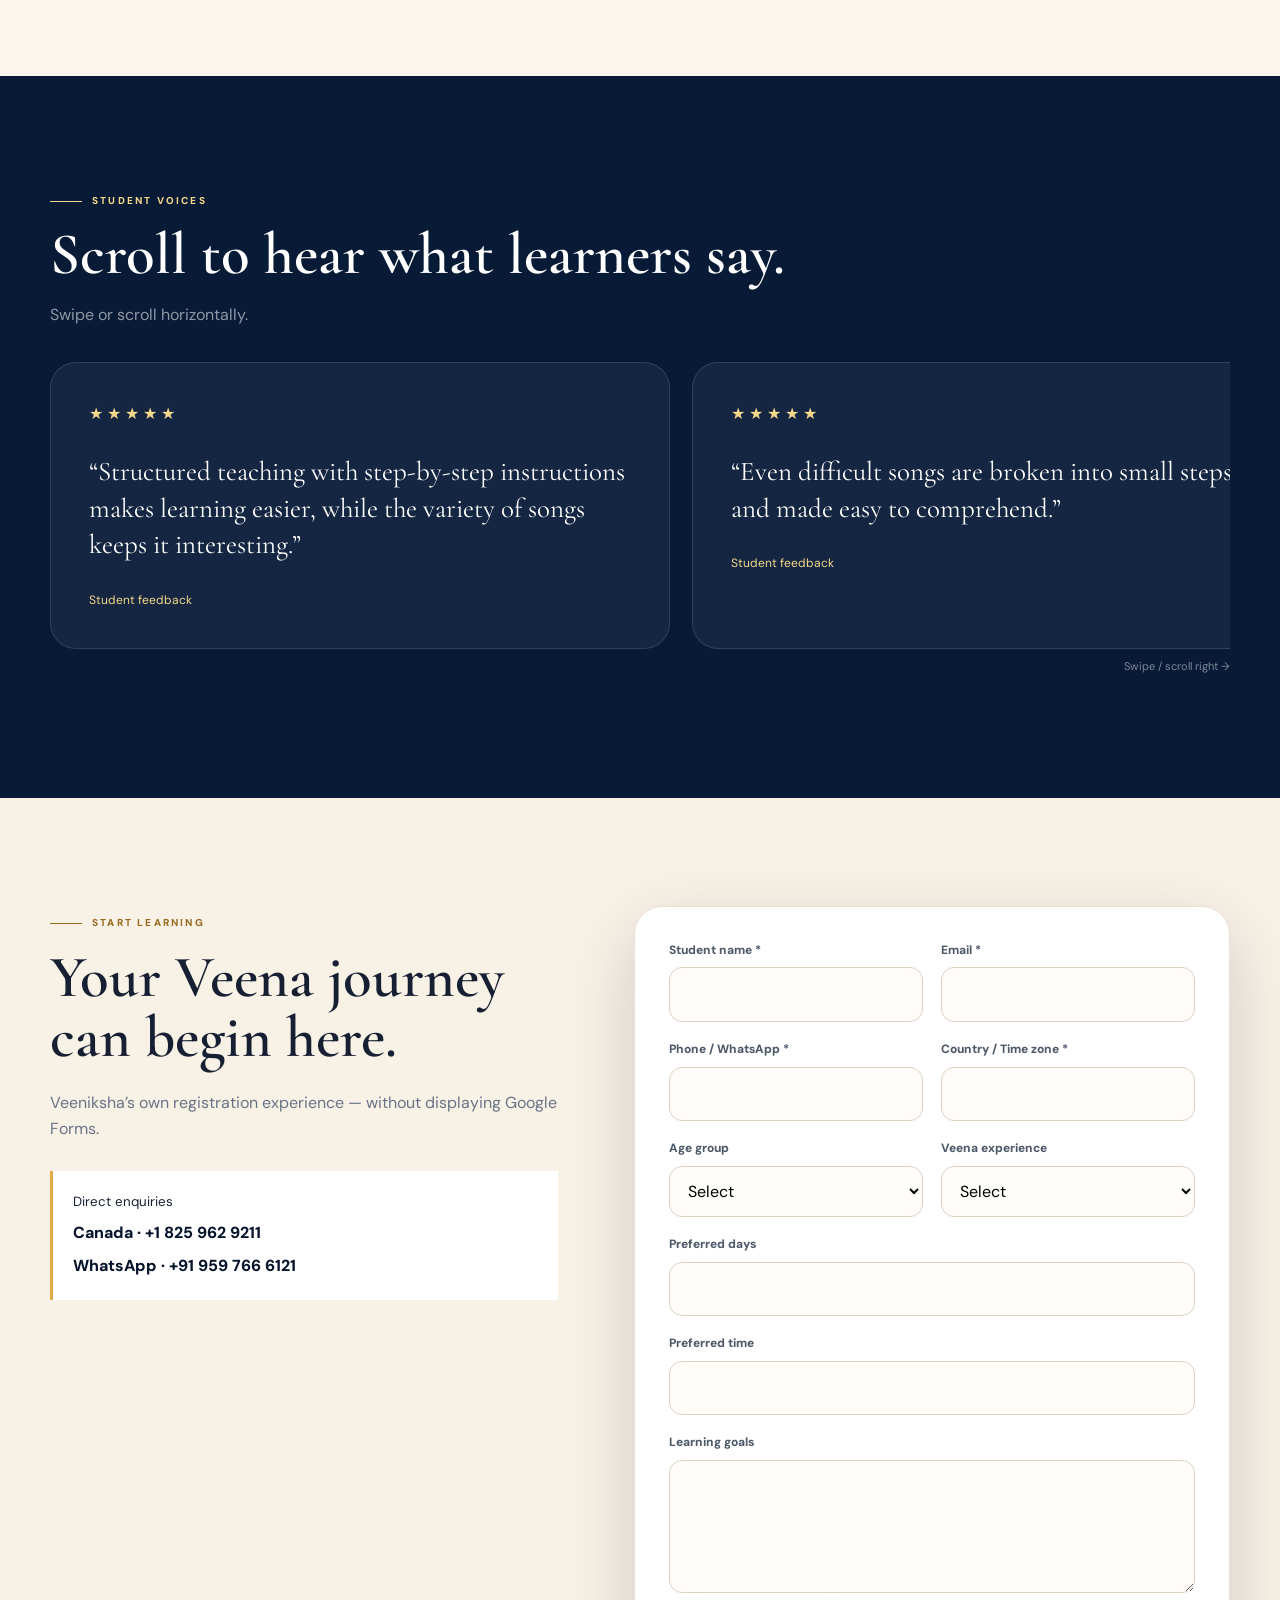
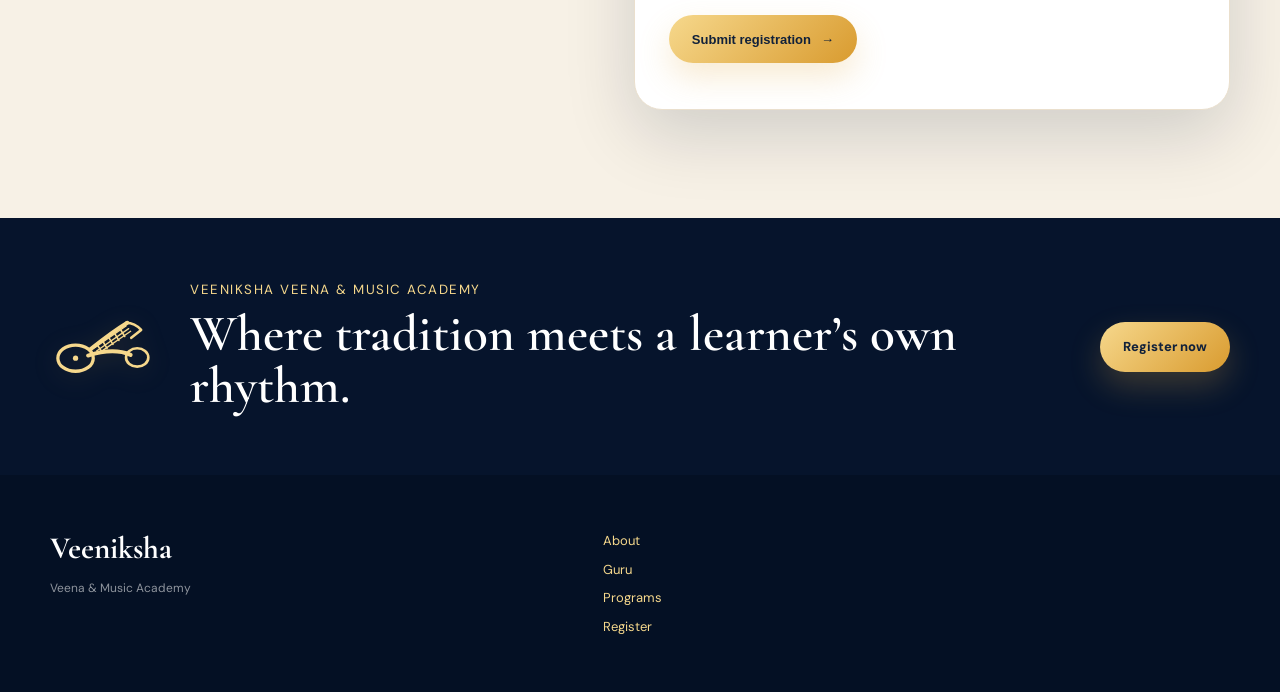
==== commit 7f0825d5: "Use header Veena logo consistently and remove ambience player" ====
--- a/index.html
+++ b/index.html
@@ -1,72 +1,12 @@
 <!doctype html>
-<html lang="en">
-<head>
-<meta charset="utf-8"><meta name="viewport" content="width=device-width,initial-scale=1">
-<meta name="theme-color" content="#07162f"><meta name="description" content="Veeniksha Veena & Music Academy — personalized online Veena and Carnatic music learning for students worldwide.">
-<title>Veeniksha Veena & Music Academy</title>
-<link rel="preconnect" href="https://fonts.googleapis.com"><link rel="preconnect" href="https://fonts.gstatic.com" crossorigin>
-<link href="https://fonts.googleapis.com/css2?family=Cormorant+Garamond:wght@500;600;700&family=DM+Sans:wght@400;500;600;700&display=swap" rel="stylesheet">
-<link rel="stylesheet" href="styles.css">
-</head>
-<body>
-<header class="site-header" id="top"><nav class="nav container" aria-label="Main navigation">
-<a class="brand" href="#top" aria-label="Veeniksha home">
-<svg class="veena-logo brand-veena" viewBox="0 0 180 90" aria-hidden="true">
-  <g fill="none" stroke="currentColor" stroke-linecap="round" stroke-linejoin="round">
-    <ellipse cx="39" cy="62" rx="27" ry="20" stroke-width="5"/>
-    <ellipse cx="133" cy="61" rx="17" ry="14" stroke-width="4"/>
-    <path d="M58 58 C83 50,107 50,123 57" stroke-width="6"/>
-    <path d="M61 49 C80 34,98 20,118 8" stroke-width="6"/>
-    <path d="M116 8 C125 8,133 12,139 19 C134 23,129 27,124 31" stroke-width="4"/>
-    <path d="M68 46 L116 13" stroke-width="2"/>
-    <path d="M71 51 L120 17" stroke-width="2"/>
-    <path d="M75 54 L123 21" stroke-width="2"/>
-    <path d="M73 43 L79 52 M81 37 L87 47 M90 31 L96 41 M99 25 L105 35 M108 19 L114 29" stroke-width="2.5"/>
-    <path d="M24 62 C30 55,47 55,54 62" stroke-width="2"/>
-    <circle cx="39" cy="62" r="4" fill="currentColor" stroke="none"/>
-  </g>
-</svg>
-<span><strong>Veeniksha</strong><small>Veena & Music Academy</small></span></a>
-<button class="menu-toggle" aria-label="Toggle navigation" aria-expanded="false"><span></span><span></span><span></span></button>
-<div class="nav-links"><a href="#about">About</a><a href="#guru">Guru</a><a href="#programs">Programs</a><a href="#stories">Stories</a><a href="#register" class="nav-cta">Register</a></div>
-</nav></header>
-
-<main>
-<section class="hero" id="home"><div class="container hero-grid">
-<div class="hero-copy reveal"><div class="eyebrow">Ancient sound · Personal guidance · Global learning</div><h1>Let the timeless voice of the <em>Veena</em> become part of your story.</h1><p class="hero-lead">Live, personalized Veena and Carnatic music learning with Mrs. Monisha — thoughtfully guided for beginners, growing learners and serious students worldwide.</p><div class="hero-actions"><a class="btn btn-primary" href="#register">Begin your journey</a><a class="btn btn-ghost" href="#guru">Meet your Guru</a></div><div class="hero-stats"><div><b>Since 2020</b><span>Guided learning</span></div><div><b>Worldwide</b><span>Online classes</span></div><div><b>Personal</b><span>Individual attention</span></div></div></div>
-<div class="hero-stage reveal delay-1"><div class="hero-photo"><img src="assets/monisha-veena.jpg" alt="Mrs. Monisha with the Veena"><div class="photo-shine"></div></div><div class="floating-logo-card">
-<svg class="veena-logo hero-veena" viewBox="0 0 180 90" aria-hidden="true"><g fill="none" stroke="currentColor" stroke-linecap="round" stroke-linejoin="round"><ellipse cx="39" cy="62" rx="27" ry="20" stroke-width="5"/><ellipse cx="133" cy="61" rx="17" ry="14" stroke-width="4"/><path d="M58 58 C83 50,107 50,123 57" stroke-width="6"/><path d="M61 49 C80 34,98 20,118 8" stroke-width="6"/><path d="M116 8 C125 8,133 12,139 19 C134 23,129 27,124 31" stroke-width="4"/><path d="M68 46 L116 13 M71 51 L120 17 M75 54 L123 21" stroke-width="2"/><path d="M73 43 L79 52 M81 37 L87 47 M90 31 L96 41 M99 25 L105 35 M108 19 L114 29" stroke-width="2.5"/><circle cx="39" cy="62" r="4" fill="currentColor" stroke="none"/></g></svg>
-<span>Veeniksha</span><small>Veena & Music Academy</small></div></div>
-</div>
-<div class="sound-dock"><button id="soundToggle" class="sound-toggle" type="button" aria-pressed="false"><span class="sound-icon">♫</span><span class="sound-copy"><b>Veena ambience</b><small>Tap for a gentle meditative drone</small></span><span class="equalizer"><i></i><i></i><i></i><i></i></span></button></div>
-</section>
-
+<html lang="en"><head><meta charset="utf-8"><meta name="viewport" content="width=device-width,initial-scale=1"><meta name="theme-color" content="#07162f"><meta name="description" content="Veeniksha Veena & Music Academy — personalized online Veena and Carnatic music learning for students worldwide."><title>Veeniksha Veena & Music Academy</title><link rel="preconnect" href="https://fonts.googleapis.com"><link rel="preconnect" href="https://fonts.gstatic.com" crossorigin><link href="https://fonts.googleapis.com/css2?family=Cormorant+Garamond:wght@500;600;700&family=DM+Sans:wght@400;500;600;700&display=swap" rel="stylesheet"><link rel="stylesheet" href="styles.css"></head><body>
+<header class="site-header" id="top"><nav class="nav container"><a class="brand" href="#top"><svg class="veena-logo brand-veena" viewBox="0 0 180 90"><g fill="none" stroke="currentColor" stroke-linecap="round" stroke-linejoin="round"><ellipse cx="39" cy="62" rx="27" ry="20" stroke-width="5"/><ellipse cx="133" cy="61" rx="17" ry="14" stroke-width="4"/><path d="M58 58 C83 50,107 50,123 57" stroke-width="6"/><path d="M61 49 C80 34,98 20,118 8" stroke-width="6"/><path d="M116 8 C125 8,133 12,139 19 C134 23,129 27,124 31" stroke-width="4"/><path d="M68 46 L116 13 M71 51 L120 17 M75 54 L123 21" stroke-width="2"/><path d="M73 43 L79 52 M81 37 L87 47 M90 31 L96 41 M99 25 L105 35 M108 19 L114 29" stroke-width="2.5"/><circle cx="39" cy="62" r="4" fill="currentColor" stroke="none"/></g></svg><span><strong>Veeniksha</strong><small>Veena & Music Academy</small></span></a><button class="menu-toggle" aria-label="Toggle navigation" aria-expanded="false"><span></span><span></span><span></span></button><div class="nav-links"><a href="#about">About</a><a href="#guru">Guru</a><a href="#programs">Programs</a><a href="#stories">Stories</a><a href="#register" class="nav-cta">Register</a></div></nav></header>
+<main><section class="hero" id="home"><div class="container hero-grid"><div class="hero-copy reveal"><div class="eyebrow">Ancient sound · Personal guidance · Global learning</div><h1>Let the timeless voice of the <em>Veena</em> become part of your story.</h1><p class="hero-lead">Live, personalized Veena and Carnatic music learning with Mrs. Monisha — thoughtfully guided for beginners, growing learners and serious students worldwide.</p><div class="hero-actions"><a class="btn btn-primary" href="#register">Begin your journey</a><a class="btn btn-ghost" href="#guru">Meet your Guru</a></div><div class="hero-stats"><div><b>Since 2020</b><span>Guided learning</span></div><div><b>Worldwide</b><span>Online classes</span></div><div><b>Personal</b><span>Individual attention</span></div></div></div><div class="hero-stage reveal delay-1"><div class="hero-photo"><img src="assets/monisha-veena.jpg" alt="Mrs. Monisha with the Veena"><div class="photo-shine"></div></div></div></div></section>
 <section class="benefit-ribbon"><div class="container ribbon-track"><span>Flexible weekday & weekend slots</span><span>Beginners to advanced learners</span><span>Performance & recording guidance</span><span>Veena purchase & maintenance support</span></div></section>
-
-<section id="about" class="section section-light"><div class="container about-grid"><div class="section-copy reveal"><div class="eyebrow dark">About Veeniksha</div><h2>Tradition made approachable. Learning made personal.</h2><p>Founded in 2020, Veeniksha was created to bring out hidden musical talent through flexible, guided and enjoyable Veena learning.</p><p>Lessons are structured yet personal, helping each learner develop technique, confidence, musical sensitivity and a lasting relationship with the instrument.</p></div><div class="about-card reveal delay-1"><h3>Why learners choose Veeniksha</h3><div class="about-points"><span>Personal guidance</span><span>Flexible scheduling</span><span>Global online learning</span><span>Performance support</span></div></div></div></section>
-
+<section id="about" class="section section-light"><div class="container about-grid"><div class="section-copy reveal"><div class="eyebrow dark">About Veeniksha</div><h2>Tradition made approachable. Learning made personal.</h2><p>Founded in 2020, Veeniksha was created to bring out hidden musical talent through flexible, guided and enjoyable Veena learning.</p><p>Lessons are structured yet personal, helping each learner develop technique, confidence, musical sensitivity and a lasting relationship with the instrument.</p></div><div class="about-card reveal delay-1"><div style="text-align:center;color:#b7791f"><svg class="veena-logo" style="width:230px;height:auto" viewBox="0 0 180 90"><g fill="none" stroke="currentColor" stroke-linecap="round" stroke-linejoin="round"><ellipse cx="39" cy="62" rx="27" ry="20" stroke-width="5"/><ellipse cx="133" cy="61" rx="17" ry="14" stroke-width="4"/><path d="M58 58 C83 50,107 50,123 57" stroke-width="6"/><path d="M61 49 C80 34,98 20,118 8" stroke-width="6"/><path d="M116 8 C125 8,133 12,139 19 C134 23,129 27,124 31" stroke-width="4"/><path d="M68 46 L116 13 M71 51 L120 17 M75 54 L123 21" stroke-width="2"/><path d="M73 43 L79 52 M81 37 L87 47 M90 31 L96 41 M99 25 L105 35 M108 19 L114 29" stroke-width="2.5"/><circle cx="39" cy="62" r="4" fill="currentColor" stroke="none"/></g></svg></div><h3>Why learners choose Veeniksha</h3><div class="about-points"><span>Personal guidance</span><span>Flexible scheduling</span><span>Global online learning</span><span>Performance support</span></div></div></div></section>
 <section id="guru" class="section guru-section"><div class="container guru-grid"><div class="guru-card reveal"><img src="assets/monisha-veena.jpg" alt="Mrs. Monisha playing the Veena"><div class="guru-card-caption"><small>Veena Artist · Teacher · Mentor</small><strong>Mrs. Monisha</strong></div></div><div class="guru-copy reveal delay-1"><div class="eyebrow">Know your Guru</div><h2>A musician shaped by tradition, performance and patient teaching.</h2><p class="lead">Mrs. Monisha began her journey with the Veena at the age of five. Her teaching brings together Carnatic tradition, performance experience and a warm, clear way of guiding every learner.</p><div class="milestone-grid"><div><b>Early beginning</b><p>Started learning and playing the Veena from age five.</p></div><div><b>Musical influence</b><p>Inspired by Maestro Jayanthi Kumaresh.</p></div><div><b>Western music</b><p>Studied through Trinity College London.</p></div><div><b>Creative work</b><p>Performances, movies, albums and short-film collaborations.</p></div><div><b>Recognition</b><p>Sangeet Kala Jodhi 2023 and Women Achiever 2023.</p></div><div><b>Teaching approach</b><p>Patient, progressive instruction designed around the learner.</p></div></div></div></div></section>
-
 <section id="programs" class="section section-light"><div class="container"><div class="section-heading centered reveal"><div class="eyebrow dark">Learning programs</div><h2>From your first note to confident musical expression.</h2></div><div class="program-grid"><article class="program-card reveal"><span>01</span><h3>Foundation</h3><p>Posture, fingering, sruthi, tala and essential Veena technique.</p></article><article class="program-card featured reveal delay-1"><span>02</span><h3>Repertoire</h3><p>Geethams, Carnatic compositions, devotional pieces and traditional songs.</p></article><article class="program-card reveal delay-2"><span>03</span><h3>Expression</h3><p>Performance preparation, recordings and guided musical expression.</p></article></div></div></section>
-
-<section id="stories" class="section stories-section"><div class="container"><div class="stories-head reveal"><div><div class="eyebrow">Student voices</div><h2>Scroll to hear what learners say.</h2><p>Swipe or scroll horizontally — no buttons needed.</p></div></div><div class="story-slider reveal" id="storySlider"><div class="story-track">
-<blockquote><div class="stars">★★★★★</div><p>“Structured teaching with step-by-step instructions makes learning easier, while the variety of songs keeps it interesting.”</p><footer>Student feedback</footer></blockquote>
-<blockquote><div class="stars">★★★★★</div><p>“Even difficult songs are broken into small steps and made easy to comprehend.”</p><footer>Student feedback</footer></blockquote>
-<blockquote><div class="stars">★★★★★</div><p>“Her patience, commitment and simple way of explaining encourage students to keep learning with confidence.”</p><footer>Student feedback</footer></blockquote>
-</div><div class="scroll-hint">Swipe / scroll right →</div></div></div></section>
-
-<section id="register" class="section register-section"><div class="container register-grid"><div class="register-copy reveal"><div class="eyebrow dark">Start learning</div><h2>Your Veena journey can begin here.</h2><p>This is Veeniksha’s own website form. Google Forms is not displayed to the visitor.</p><div class="contact-panel"><small>Direct enquiries</small><a href="tel:+18259629211">Canada · +1 825 962 9211</a><a href="https://wa.me/919597666121" target="_blank" rel="noopener">WhatsApp · +91 959 766 6121</a></div></div>
-<form id="registrationForm" class="registration-form reveal delay-1" novalidate><div class="form-grid">
-<label><span>Student name *</span><input name="studentName" required></label><label><span>Email *</span><input name="email" type="email" required></label><label><span>Phone / WhatsApp *</span><input name="phone" required></label><label><span>Country / Time zone *</span><input name="country" required></label><label><span>Age group</span><select name="ageGroup"><option value="">Select</option><option>Under 10</option><option>10–17</option><option>18–30</option><option>31–50</option><option>51+</option></select></label><label><span>Veena experience</span><select name="experience"><option value="">Select</option><option>Complete beginner</option><option>Beginner</option><option>Intermediate</option><option>Advanced</option></select></label><label class="full"><span>Preferred days</span><input name="preferredDays" placeholder="Example: Saturday / Sunday"></label><label class="full"><span>Preferred time</span><input name="timing" placeholder="Example: evenings / mornings"></label><label class="full"><span>Learning goals</span><textarea name="goals" rows="4"></textarea></label>
-</div><input name="website" class="hp" tabindex="-1" autocomplete="off"><button class="btn btn-primary submit-btn" type="submit"><span>Submit registration</span><b>→</b></button><p class="form-status" id="formStatus" role="status" aria-live="polite"></p></form>
-</div></section>
-
-<section class="closing-cta"><div class="container closing-inner reveal">
-<svg class="veena-logo closing-veena" viewBox="0 0 180 90" aria-hidden="true"><g fill="none" stroke="currentColor" stroke-linecap="round" stroke-linejoin="round"><ellipse cx="39" cy="62" rx="27" ry="20" stroke-width="5"/><ellipse cx="133" cy="61" rx="17" ry="14" stroke-width="4"/><path d="M58 58 C83 50,107 50,123 57" stroke-width="6"/><path d="M61 49 C80 34,98 20,118 8" stroke-width="6"/><path d="M116 8 C125 8,133 12,139 19 C134 23,129 27,124 31" stroke-width="4"/><path d="M68 46 L116 13 M71 51 L120 17 M75 54 L123 21" stroke-width="2"/><path d="M73 43 L79 52 M81 37 L87 47 M90 31 L96 41 M99 25 L105 35 M108 19 L114 29" stroke-width="2.5"/><circle cx="39" cy="62" r="4" fill="currentColor" stroke="none"/></g></svg>
-<div><small>Veeniksha Veena & Music Academy</small><h2>Where tradition meets a learner’s own rhythm.</h2></div><a class="btn btn-primary" href="#register">Register now</a></div></section>
-</main>
-
-<a class="whatsapp-float" href="https://wa.me/919597666121" target="_blank" rel="noopener" aria-label="Chat with Veeniksha on WhatsApp"><svg viewBox="0 0 32 32" aria-hidden="true"><circle cx="16" cy="16" r="15" fill="currentColor"/><path d="M9.7 8.9c.5-.5 1.1-.7 1.7-.6.4.1.7.5.9.9l1.1 2.5c.2.4.1.8-.2 1.2l-.8 1c-.2.3-.2.6 0 .9 1.2 2.1 2.9 3.7 5 4.9.3.2.7.2.9-.1l1-1.2c.3-.3.7-.4 1.1-.2l2.5 1.2c.5.2.8.6.8 1.1.1.8-.2 1.5-.8 2.1-1 1-2.5 1.5-4 1.2-3-.6-5.8-2.2-8.1-4.5-2.3-2.3-3.9-5.1-4.5-8.1-.3-1.5.2-3 1.2-4.1l1.2-1.2z" fill="#fff" transform="translate(1 1) scale(.9)"/></svg><b>WhatsApp</b></a>
-<footer class="footer"><div class="container footer-grid"><div><strong>Veeniksha</strong><span>Veena & Music Academy</span><p>Traditional music. Personal guidance. Global learning.</p></div><div><a href="#about">About</a><a href="#guru">Guru</a><a href="#programs">Programs</a><a href="#register">Register</a></div><div><a href="tel:+18259629211">+1 825 962 9211</a><a href="https://wa.me/919597666121">+91 959 766 6121</a></div></div></footer>
-<script src="script.js"></script>
-</body></html>+<section id="stories" class="section stories-section"><div class="container"><div class="stories-head reveal"><div><div class="eyebrow">Student voices</div><h2>Scroll to hear what learners say.</h2><p>Swipe or scroll horizontally.</p></div></div><div class="story-slider reveal" id="storySlider"><div class="story-track"><blockquote><div class="stars">★★★★★</div><p>“Structured teaching with step-by-step instructions makes learning easier, while the variety of songs keeps it interesting.”</p><footer>Student feedback</footer></blockquote><blockquote><div class="stars">★★★★★</div><p>“Even difficult songs are broken into small steps and made easy to comprehend.”</p><footer>Student feedback</footer></blockquote><blockquote><div class="stars">★★★★★</div><p>“Her patience, commitment and simple way of explaining encourage students to keep learning with confidence.”</p><footer>Student feedback</footer></blockquote></div><div class="scroll-hint">Swipe / scroll right →</div></div></div></section>
+<section id="register" class="section register-section"><div class="container register-grid"><div class="register-copy reveal"><div class="eyebrow dark">Start learning</div><h2>Your Veena journey can begin here.</h2><p>Veeniksha’s own registration experience — without displaying Google Forms.</p><div class="contact-panel"><small>Direct enquiries</small><a href="tel:+18259629211">Canada · +1 825 962 9211</a><a href="https://wa.me/919597666121" target="_blank" rel="noopener">WhatsApp · +91 959 766 6121</a></div></div><form id="registrationForm" class="registration-form reveal delay-1" novalidate><div class="form-grid"><label><span>Student name *</span><input name="studentName" required></label><label><span>Email *</span><input name="email" type="email" required></label><label><span>Phone / WhatsApp *</span><input name="phone" required></label><label><span>Country / Time zone *</span><input name="country" required></label><label><span>Age group</span><select name="ageGroup"><option value="">Select</option><option>Under 10</option><option>10–17</option><option>18–30</option><option>31–50</option><option>51+</option></select></label><label><span>Veena experience</span><select name="experience"><option value="">Select</option><option>Complete beginner</option><option>Beginner</option><option>Intermediate</option><option>Advanced</option></select></label><label class="full"><span>Preferred days</span><input name="preferredDays"></label><label class="full"><span>Preferred time</span><input name="timing"></label><label class="full"><span>Learning goals</span><textarea name="goals" rows="4"></textarea></label></div><input name="website" class="hp" tabindex="-1" autocomplete="off"><button class="btn btn-primary submit-btn" type="submit"><span>Submit registration</span><b>→</b></button><p class="form-status" id="formStatus"></p></form></div></section>
+<section class="closing-cta"><div class="container closing-inner reveal"><svg class="veena-logo closing-veena" viewBox="0 0 180 90"><g fill="none" stroke="currentColor" stroke-linecap="round" stroke-linejoin="round"><ellipse cx="39" cy="62" rx="27" ry="20" stroke-width="5"/><ellipse cx="133" cy="61" rx="17" ry="14" stroke-width="4"/><path d="M58 58 C83 50,107 50,123 57" stroke-width="6"/><path d="M61 49 C80 34,98 20,118 8" stroke-width="6"/><path d="M116 8 C125 8,133 12,139 19 C134 23,129 27,124 31" stroke-width="4"/><path d="M68 46 L116 13 M71 51 L120 17 M75 54 L123 21" stroke-width="2"/><path d="M73 43 L79 52 M81 37 L87 47 M90 31 L96 41 M99 25 L105 35 M108 19 L114 29" stroke-width="2.5"/><circle cx="39" cy="62" r="4" fill="currentColor" stroke="none"/></g></svg><div><small>Veeniksha Veena & Music Academy</small><h2>Where tradition meets a learner’s own rhythm.</h2></div><a class="btn btn-primary" href="#register">Register now</a></div></section></main>
+<a class="whatsapp-float" href="https://wa.me/919597666121" target="_blank" rel="noopener" aria-label="Chat on WhatsApp"><svg viewBox="0 0 32 32"><circle cx="16" cy="16" r="15" fill="currentColor"/><path d="M9.7 8.9c.5-.5 1.1-.7 1.7-.6.4.1.7.5.9.9l1.1 2.5c.2.4.1.8-.2 1.2l-.8 1c-.2.3-.2.6 0 .9 1.2 2.1 2.9 3.7 5 4.9.3.2.7.2.9-.1l1-1.2c.3-.3.7-.4 1.1-.2l2.5 1.2c.5.2.8.6.8 1.1.1.8-.2 1.5-.8 2.1-1 1-2.5 1.5-4 1.2-3-.6-5.8-2.2-8.1-4.5-2.3-2.3-3.9-5.1-4.5-8.1-.3-1.5.2-3 1.2-4.1l1.2-1.2z" fill="#fff" transform="translate(1 1) scale(.9)"/></svg><b>WhatsApp</b></a><footer class="footer"><div class="container footer-grid"><div><strong>Veeniksha</strong><span>Veena & Music Academy</span></div><div><a href="#about">About</a><a href="#guru">Guru</a><a href="#programs">Programs</a><a href="#register">Register</a></div></div></footer><script src="script.js"></script></body></html>
--- a/styles.css
+++ b/styles.css
@@ -1 +1 @@
-:root{--navy:#06142c;--navy2:#0b2852;--blue:#123e75;--gold:#e3aa48;--gold2:#f6d88c;--cream:#f8f2e6;--paper:#fffdf8;--ink:#172032;--muted:#697386;--line:#eadfcd;--white:#fff;--shadow:0 24px 70px rgba(5,20,44,.16)}*{box-sizing:border-box}html{scroll-behavior:smooth}body{margin:0;font-family:'DM Sans',sans-serif;color:var(--ink);background:var(--paper);line-height:1.65;overflow-x:hidden}.container{width:min(1180px,calc(100% - 40px));margin:auto}.page-glow{position:fixed;pointer-events:none;border-radius:50%;filter:blur(90px);opacity:.16;z-index:-1}.glow-a{width:500px;height:500px;background:#d99b30;right:-180px;top:12%}.glow-b{width:420px;height:420px;background:#1b5ea7;left:-180px;top:55%}.site-header{position:sticky;top:0;z-index:50;background:rgba(6,20,44,.82);backdrop-filter:blur(18px);border-bottom:1px solid rgba(255,255,255,.08)}.nav{height:82px;display:flex;align-items:center;justify-content:space-between}.brand{display:flex;align-items:center;gap:12px;color:#fff;text-decoration:none}.veena-logo{width:58px;height:42px;filter:drop-shadow(0 6px 12px rgba(227,170,72,.15))}.brand strong{display:block;font-family:'Cormorant Garamond',serif;font-size:28px;line-height:.9}.brand small{font-size:9px;letter-spacing:2.4px;text-transform:uppercase;color:rgba(255,255,255,.55)}.nav-links{display:flex;align-items:center;gap:27px}.nav-links a{color:#fff;text-decoration:none;font-size:13px;font-weight:600;opacity:.78;transition:.25s}.nav-links a:hover{opacity:1;color:var(--gold2)}.nav-cta{padding:10px 18px;border:1px solid rgba(255,255,255,.22);border-radius:999px}.menu-toggle{display:none;background:none;border:0;width:44px;height:44px;padding:10px}.menu-toggle span{display:block;height:2px;background:#fff;margin:5px 0;border-radius:2px}.hero{min-height:calc(100vh - 82px);display:flex;align-items:center;position:relative;overflow:hidden;background:radial-gradient(circle at 75% 28%,rgba(227,170,72,.22),transparent 24%),radial-gradient(circle at 10% 80%,rgba(44,105,177,.2),transparent 25%),linear-gradient(145deg,#06142c,#0a2a58 65%,#0c315f);color:#fff;padding:90px 0 120px}.sacred-lines{position:absolute;inset:0;opacity:.15;background-image:linear-gradient(rgba(255,255,255,.05) 1px,transparent 1px),linear-gradient(90deg,rgba(255,255,255,.04) 1px,transparent 1px);background-size:74px 74px;mask-image:linear-gradient(to bottom,rgba(0,0,0,.8),transparent)}.petal-field:before,.petal-field:after{content:'';position:absolute;border:1px solid rgba(241,199,109,.2);border-radius:50%;width:520px;height:520px;right:-150px;top:-160px;box-shadow:0 0 0 70px rgba(241,199,109,.03),0 0 0 140px rgba(241,199,109,.02);animation:rotateSlow 28s linear infinite}.hero-grid{display:grid;grid-template-columns:1.06fr .94fr;gap:82px;align-items:center;position:relative;z-index:2}.eyebrow{display:inline-flex;align-items:center;gap:10px;text-transform:uppercase;letter-spacing:2.2px;font-size:10px;font-weight:800;color:var(--gold2)}.eyebrow:before{content:'';width:32px;height:1px;background:currentColor}.eyebrow.dark{color:#99691e}.hero h1,.section h2,.closing-cta h2{font-family:'Cormorant Garamond',serif;font-weight:600;line-height:1.02}.hero h1{font-size:clamp(54px,6.2vw,88px);margin:19px 0 24px;max-width:780px}.hero h1 em{font-style:italic;color:var(--gold2)}.hero-lead{font-size:18px;color:rgba(255,255,255,.72);max-width:660px}.hero-actions{display:flex;gap:14px;flex-wrap:wrap;margin:34px 0 42px}.btn{display:inline-flex;align-items:center;justify-content:center;min-height:48px;padding:14px 23px;border-radius:999px;text-decoration:none;font-weight:800;font-size:13px;border:0;cursor:pointer;transition:transform .25s,box-shadow .25s}.btn:hover{transform:translateY(-2px)}.btn-primary{background:linear-gradient(135deg,var(--gold2),#d99b2f);color:#11213a;box-shadow:0 14px 32px rgba(227,170,72,.24)}.btn-ghost{border:1px solid rgba(255,255,255,.23);color:#fff;background:rgba(255,255,255,.03)}.hero-stats{display:grid;grid-template-columns:repeat(3,1fr);gap:18px;max-width:700px}.hero-stats div{padding-top:15px;border-top:1px solid rgba(255,255,255,.13)}.hero-stats b,.hero-stats span{display:block}.hero-stats b{font-size:14px}.hero-stats span{font-size:11px;color:rgba(255,255,255,.5);margin-top:3px}.hero-stage{position:relative;min-height:560px}.hero-photo{position:absolute;inset:40px 15px 20px 70px;border-radius:42px;overflow:hidden;border:1px solid rgba(255,255,255,.18);box-shadow:0 36px 100px rgba(0,0,0,.4);background:linear-gradient(135deg,#163d6f,#071a36)}.hero-photo img{width:100%;height:100%;object-fit:cover;object-position:center;display:block;transform:scale(1.015);transition:transform 1.2s ease}.hero-photo:hover img{transform:scale(1.05)}.photo-shine{position:absolute;inset:0;background:linear-gradient(120deg,transparent 0 46%,rgba(255,255,255,.12) 51%,transparent 56%);transform:translateX(-120%);animation:shine 7s ease-in-out infinite}.image-orbit{position:absolute;border:1px solid rgba(239,190,91,.25);border-radius:50%;animation:rotateSlow 20s linear infinite}.orbit-one{width:430px;height:430px;right:-15px;top:85px}.orbit-two{width:520px;height:520px;right:-55px;top:40px;animation-direction:reverse;animation-duration:32s}.floating-seal{position:absolute;left:15px;bottom:54px;background:rgba(255,253,248,.96);color:var(--navy);width:150px;height:150px;border-radius:50%;display:grid;place-items:center;text-align:center;box-shadow:var(--shadow);z-index:3}.floating-seal:before{content:'';position:absolute;inset:9px;border:1px dashed #d5a044;border-radius:50%;animation:rotateSlow 18s linear infinite}.floating-seal span{font-family:serif;font-size:34px;color:#aa7420;line-height:1}.floating-seal small{position:absolute;bottom:31px;font-size:9px;letter-spacing:1px;font-weight:800}.sound-dock{position:absolute;left:50%;bottom:26px;transform:translateX(-50%);z-index:5}.sound-toggle{display:flex;align-items:center;gap:12px;background:rgba(5,18,40,.78);border:1px solid rgba(255,255,255,.14);color:#fff;padding:10px 14px;border-radius:999px;backdrop-filter:blur(14px);cursor:pointer;box-shadow:0 16px 36px rgba(0,0,0,.24)}.sound-icon{width:34px;height:34px;border-radius:50%;display:grid;place-items:center;background:linear-gradient(135deg,var(--gold2),var(--gold));color:var(--navy);font-weight:900}.sound-copy{display:grid;text-align:left}.sound-copy b{font-size:11px}.sound-copy small{font-size:9px;color:rgba(255,255,255,.55)}.equalizer{display:flex;gap:2px;align-items:center;height:24px;padding:0 6px}.equalizer i{display:block;width:2px;height:5px;background:var(--gold2);border-radius:2px}.sound-toggle[aria-pressed="true"] .equalizer i{animation:eq .8s ease-in-out infinite alternate}.sound-toggle[aria-pressed="true"] .equalizer i:nth-child(2){animation-delay:.15s}.sound-toggle[aria-pressed="true"] .equalizer i:nth-child(3){animation-delay:.3s}.sound-toggle[aria-pressed="true"] .equalizer i:nth-child(4){animation-delay:.45s}.benefit-ribbon{background:#dfa43d;color:#10203b;padding:18px 0;overflow:hidden}.ribbon-track{display:grid;grid-template-columns:repeat(4,1fr);gap:18px;text-align:center;font-weight:800;font-size:11px}.section{padding:108px 0}.section-light{background:#fbf7ef}.about-grid,.guru-grid,.register-grid{display:grid;grid-template-columns:.92fr 1.08fr;gap:76px;align-items:center}.section-copy h2,.section-heading h2,.guru-copy h2,.register-copy h2{font-size:clamp(42px,4.6vw,64px);margin:16px 0 22px}.section-copy p,.section-heading p,.register-copy p{color:var(--muted);font-size:16px}.text-link{display:inline-flex;gap:8px;margin-top:10px;color:#95651c;text-decoration:none;font-weight:800}.text-link span{transition:.25s}.text-link:hover span{transform:translateX(5px)}.about-visual{position:relative}.veena-art{background:linear-gradient(145deg,#fff,#f4ebdb);border:1px solid var(--line);border-radius:34px;padding:45px;box-shadow:0 20px 55px rgba(25,31,44,.06)}.veena-art svg{width:100%;height:auto;fill:none;stroke:#b57b24;stroke-width:9;stroke-linecap:round}.veena-art .string{stroke:#d8a244;stroke-width:2}.about-metrics{display:grid;grid-template-columns:repeat(2,1fr);gap:12px;margin-top:18px}.about-metrics div{background:#fff;border:1px solid var(--line);padding:18px;border-radius:17px}.about-metrics b,.about-metrics span{display:block}.about-metrics b{font-family:'Cormorant Garamond',serif;font-size:28px;color:#855c1c}.about-metrics span{font-size:10px;text-transform:uppercase;letter-spacing:1px;color:var(--muted)}.guru-section{background:radial-gradient(circle at 10% 20%,rgba(231,177,72,.1),transparent 25%),linear-gradient(135deg,#06142c,#0c2f60);color:#fff;overflow:hidden}.guru-card{position:relative}.guru-card img{width:100%;height:590px;object-fit:cover;border-radius:34px;border:1px solid rgba(255,255,255,.15);box-shadow:0 32px 90px rgba(0,0,0,.36)}.guru-card-caption{position:absolute;left:20px;right:20px;bottom:20px;padding:18px 20px;border-radius:18px;background:rgba(6,20,44,.78);backdrop-filter:blur(14px);border:1px solid rgba(255,255,255,.1)}.guru-card-caption small,.guru-card-caption strong{display:block}.guru-card-caption small{font-size:9px;letter-spacing:1.5px;text-transform:uppercase;color:var(--gold2)}.guru-card-caption strong{font-family:'Cormorant Garamond',serif;font-size:31px}.guru-copy .lead{font-size:17px;color:rgba(255,255,255,.68)}.milestone-grid{display:grid;grid-template-columns:repeat(2,1fr);gap:20px;margin-top:32px}.milestone-grid div{padding-top:16px;border-top:1px solid rgba(255,255,255,.13)}.milestone-grid span{font-size:10px;color:var(--gold2)}.milestone-grid b{display:block;font-size:13px;margin:5px 0}.milestone-grid p{margin:0;color:rgba(255,255,255,.55);font-size:12px}.centered{text-align:center;max-width:820px;margin:0 auto 50px}.program-grid{display:grid;grid-template-columns:repeat(3,1fr);gap:22px}.program-card{position:relative;overflow:hidden;background:#fff;border:1px solid var(--line);padding:34px;border-radius:28px;min-height:390px;box-shadow:0 12px 40px rgba(25,31,44,.045);transition:.35s}.program-card:hover{transform:translateY(-8px);box-shadow:0 26px 60px rgba(25,31,44,.09)}.program-card.featured{background:linear-gradient(145deg,#0b2852,#102f60);color:#fff;border-color:transparent}.program-card.featured p,.program-card.featured li{color:rgba(255,255,255,.62)}.program-num{position:absolute;right:22px;top:14px;font-family:'Cormorant Garamond',serif;font-size:72px;color:rgba(143,99,26,.08)}.featured .program-num{color:rgba(255,255,255,.05)}.program-icon{font-size:38px;color:#a47020}.featured .program-icon{color:var(--gold2)}.program-tag{display:inline-block;margin-top:14px;padding:5px 9px;border-radius:99px;background:#f5e8cf;color:#8e621e;font-size:9px;font-weight:800;text-transform:uppercase;letter-spacing:.8px}.featured .program-tag{background:rgba(255,255,255,.1);color:var(--gold2)}.program-card h3{font-family:'Cormorant Garamond',serif;font-size:34px;margin:14px 0 8px}.program-card p,.program-card li{font-size:13px;color:var(--muted)}.program-card ul{padding-left:18px;margin-top:22px}.program-card li{margin:8px 0}.journey{background:linear-gradient(135deg,#0a2349,#123567);color:#fff}.journey-line{display:grid;grid-template-columns:repeat(4,1fr);gap:18px;position:relative}.journey-line:before{content:'';position:absolute;left:9%;right:9%;top:31px;height:1px;background:linear-gradient(90deg,transparent,var(--gold),transparent)}.journey-step{position:relative;text-align:center;padding:8px 18px}.journey-step i{width:62px;height:62px;border-radius:50%;display:grid;place-items:center;margin:0 auto 18px;background:#0a2349;border:1px solid rgba(242,198,105,.55);color:var(--gold2);font-style:normal;font-family:'Cormorant Garamond',serif;font-size:24px;position:relative;z-index:2;box-shadow:0 0 0 8px rgba(227,170,72,.05)}.journey-step b{font-family:'Cormorant Garamond',serif;font-size:26px}.journey-step p{font-size:12px;color:rgba(255,255,255,.58)}.stories-section{background:#071a36;color:#fff}.stories-head{display:flex;justify-content:space-between;align-items:end;margin-bottom:38px}.stories-head h2{font-size:clamp(42px,4.6vw,64px);margin:15px 0 0}.story-controls{display:flex;gap:8px}.story-controls button{width:46px;height:46px;border-radius:50%;border:1px solid rgba(255,255,255,.15);background:rgba(255,255,255,.05);color:#fff;font-size:18px;cursor:pointer}.story-slider{overflow:hidden}.story-track{display:flex;transition:transform .55s cubic-bezier(.22,.61,.36,1)}.story-track blockquote{min-width:100%;margin:0;padding:42px;border:1px solid rgba(255,255,255,.1);border-radius:28px;background:linear-gradient(145deg,rgba(255,255,255,.07),rgba(255,255,255,.025))}.story-track p{font-family:'Cormorant Garamond',serif;font-size:clamp(27px,3vw,42px);line-height:1.24;max-width:900px}.story-track footer{font-size:11px;color:var(--gold2);text-transform:uppercase;letter-spacing:1.2px}.stars{color:var(--gold2);letter-spacing:4px}.register-section{background:#f7f1e6}.register-grid{align-items:start}.contact-panel{margin-top:28px;background:#fff;border-left:3px solid var(--gold);padding:20px;box-shadow:0 10px 28px rgba(25,31,44,.04)}.contact-panel small,.contact-panel a{display:block}.contact-panel small{font-size:9px;text-transform:uppercase;letter-spacing:1.4px;color:#95651c;font-weight:800}.contact-panel a{margin-top:7px;color:var(--ink);text-decoration:none;font-weight:800}.registration-form{background:#fff;border:1px solid var(--line);border-radius:30px;padding:30px;box-shadow:var(--shadow);position:relative;overflow:hidden}.form-progress{position:absolute;top:0;left:0;right:0;height:3px;background:#eee3d3}.form-progress span{display:block;height:100%;width:18%;background:linear-gradient(90deg,var(--gold),var(--gold2));transition:width .3s}.form-grid{display:grid;grid-template-columns:repeat(2,1fr);gap:18px}.form-grid label{display:grid;gap:7px}.form-grid label.full{grid-column:1/-1}.form-grid span{font-size:11px;font-weight:800;color:#555f70}.form-grid input,.form-grid select,.form-grid textarea{width:100%;border:1px solid #e6dccd;background:#fffdfa;border-radius:13px;padding:13px 14px;font:inherit;font-size:14px;color:var(--ink);outline:none;transition:.2s}.form-grid input:focus,.form-grid select:focus,.form-grid textarea:focus{border-color:#c9963f;box-shadow:0 0 0 3px rgba(201,150,63,.11)}.submit-btn{margin-top:22px;width:100%;justify-content:space-between}.submit-btn b{font-size:18px}.form-status{min-height:24px;margin:12px 0 0;font-size:12px}.form-status.success{color:#167247}.form-status.error{color:#a2362e}.hp{position:absolute!important;left:-9999px!important}.closing-cta{background:linear-gradient(145deg,#06142c,#0a2b59);color:#fff;padding:66px 0}.closing-inner{display:grid;grid-template-columns:auto 1fr auto;gap:24px;align-items:center}.closing-logo{width:90px;fill:none;stroke:var(--gold2);stroke-width:4}.closing-cta small{color:var(--gold2);font-size:9px;text-transform:uppercase;letter-spacing:1.8px}.closing-cta h2{font-size:clamp(30px,4vw,50px);margin:5px 0}.whatsapp-float{position:fixed;right:20px;bottom:20px;z-index:30;background:#1b8d52;color:#fff;text-decoration:none;padding:12px 16px;border-radius:999px;display:flex;align-items:center;gap:8px;box-shadow:0 16px 38px rgba(0,0,0,.24);font-size:11px}.whatsapp-float span{font-size:16px}.footer{background:#041126;color:#fff;padding:48px 0}.footer-grid{display:grid;grid-template-columns:1.4fr .6fr .8fr;gap:40px}.footer strong{display:block;font-family:'Cormorant Garamond',serif;font-size:31px}.footer span{font-size:9px;text-transform:uppercase;letter-spacing:2px;color:var(--gold2)}.footer p{font-size:11px;color:rgba(255,255,255,.48)}.footer-grid>div:nth-child(2),.footer-grid>div:nth-child(3){display:grid;gap:8px}.footer a{color:#eac276;text-decoration:none;font-size:12px}.reveal{opacity:0;transform:translateY(28px);transition:opacity .8s cubic-bezier(.2,.65,.3,1),transform .8s cubic-bezier(.2,.65,.3,1)}.reveal.visible{opacity:1;transform:none}.delay-1{transition-delay:.12s}.delay-2{transition-delay:.24s}.delay-3{transition-delay:.36s}@keyframes rotateSlow{to{transform:rotate(360deg)}}@keyframes shine{0%,70%{transform:translateX(-120%)}90%,100%{transform:translateX(120%)}}@keyframes eq{to{height:20px}}@media(prefers-reduced-motion:reduce){*{scroll-behavior:auto!important;animation:none!important;transition:none!important}.reveal{opacity:1;transform:none}}@media(max-width:980px){.nav-links{position:absolute;top:88px;left:20px;right:20px;background:#0a2348;border:1px solid rgba(255,255,255,.08);padding:20px;border-radius:18px;display:none;flex-direction:column;align-items:flex-start;box-shadow:0 20px 50px rgba(0,0,0,.28)}.nav-links.open{display:flex}.menu-toggle{display:block}.hero-grid,.about-grid,.guru-grid,.register-grid{grid-template-columns:1fr}.hero{padding-top:70px}.hero-stage{min-height:520px;max-width:650px}.ribbon-track{grid-template-columns:repeat(2,1fr)}.journey-line{grid-template-columns:repeat(2,1fr)}.journey-line:before{display:none}.program-grid{grid-template-columns:1fr}.closing-inner{grid-template-columns:auto 1fr}.closing-inner .btn{grid-column:1/-1;width:max-content}.section{padding:82px 0}}@media(max-width:620px){.container{width:min(100% - 28px,1180px)}.nav{height:72px}.brand strong{font-size:24px}.veena-logo{width:49px}.hero{min-height:auto;padding:70px 0 125px}.hero h1{font-size:49px}.hero-lead{font-size:16px}.hero-stats{grid-template-columns:1fr}.hero-stage{min-height:390px}.hero-photo{inset:25px 0 10px 32px;border-radius:26px}.floating-seal{width:110px;height:110px;left:0;bottom:20px}.floating-seal span{font-size:26px}.floating-seal small{bottom:23px;font-size:7px}.orbit-one{width:300px;height:300px}.orbit-two{width:360px;height:360px}.sound-dock{bottom:18px;width:calc(100% - 28px)}.sound-toggle{width:100%}.ribbon-track{grid-template-columns:1fr;text-align:left}.section{padding:66px 0}.section-copy h2,.section-heading h2,.guru-copy h2,.register-copy h2{font-size:42px}.about-metrics,.milestone-grid,.form-grid,.journey-line{grid-template-columns:1fr}.guru-card img{height:430px}.story-track blockquote{padding:26px}.stories-head{align-items:flex-start;gap:22px;flex-direction:column}.closing-inner{grid-template-columns:1fr}.closing-logo{width:70px}.footer-grid{grid-template-columns:1fr}.whatsapp-float b{display:none}.whatsapp-float{width:48px;height:48px;padding:0;justify-content:center}.form-grid label.full{grid-column:auto}}+:root{--navy:#06142c;--navy2:#0b2852;--gold:#e3aa48;--gold2:#f6d88c;--cream:#f8f2e6;--paper:#fffdf8;--ink:#172032;--muted:#697386;--line:#eadfcd;--white:#fff;--shadow:0 24px 70px rgba(5,20,44,.16)}*{box-sizing:border-box}html{scroll-behavior:smooth}body{margin:0;font-family:'DM Sans',sans-serif;color:var(--ink);background:var(--paper);line-height:1.65;overflow-x:hidden}.container{width:min(1180px,calc(100% - 40px));margin:auto}.site-header{position:sticky;top:0;z-index:50;background:rgba(6,20,44,.9);backdrop-filter:blur(18px);border-bottom:1px solid rgba(255,255,255,.08)}.nav{height:82px;display:flex;align-items:center;justify-content:space-between}.brand{display:flex;align-items:center;gap:12px;color:#fff;text-decoration:none}.veena-logo{color:var(--gold2);filter:drop-shadow(0 5px 12px rgba(227,170,72,.18))}.brand-veena{width:72px;height:48px}.brand strong{display:block;font-family:'Cormorant Garamond',serif;font-size:28px;line-height:.9}.brand small{font-size:9px;letter-spacing:1.8px;text-transform:uppercase;color:rgba(255,255,255,.58)}.nav-links{display:flex;align-items:center;gap:26px}.nav-links a{color:#fff;text-decoration:none;font-size:13px;font-weight:600;opacity:.82}.nav-links a:hover{color:var(--gold2);opacity:1}.nav-cta{padding:10px 18px;border:1px solid rgba(255,255,255,.22);border-radius:999px}.menu-toggle{display:none;background:none;border:0;width:44px;height:44px;padding:10px}.menu-toggle span{display:block;height:2px;background:#fff;margin:5px 0;border-radius:2px}.hero{min-height:calc(100vh - 82px);display:flex;align-items:center;position:relative;background:radial-gradient(circle at 75% 28%,rgba(227,170,72,.2),transparent 24%),linear-gradient(145deg,#06142c,#0a2a58 65%,#0c315f);color:#fff;padding:90px 0 120px}.hero-grid{display:grid;grid-template-columns:1.06fr .94fr;gap:82px;align-items:center}.eyebrow{display:inline-flex;align-items:center;gap:10px;text-transform:uppercase;letter-spacing:2.2px;font-size:10px;font-weight:800;color:var(--gold2)}.eyebrow:before{content:'';width:32px;height:1px;background:currentColor}.eyebrow.dark{color:#99691e}.hero h1,.section h2,.closing-cta h2{font-family:'Cormorant Garamond',serif;font-weight:600;line-height:1.02}.hero h1{font-size:clamp(54px,6.2vw,88px);margin:19px 0 24px;max-width:780px}.hero h1 em{font-style:italic;color:var(--gold2)}.hero-lead{font-size:18px;color:rgba(255,255,255,.74);max-width:660px}.hero-actions{display:flex;gap:14px;flex-wrap:wrap;margin:34px 0 42px}.btn{display:inline-flex;align-items:center;justify-content:center;min-height:48px;padding:14px 23px;border-radius:999px;text-decoration:none;font-weight:800;font-size:13px;border:0;cursor:pointer;transition:.25s}.btn:hover{transform:translateY(-2px)}.btn-primary{background:linear-gradient(135deg,var(--gold2),#d99b2f);color:#11213a;box-shadow:0 14px 32px rgba(227,170,72,.24)}.btn-ghost{border:1px solid rgba(255,255,255,.23);color:#fff;background:rgba(255,255,255,.03)}.hero-stats{display:grid;grid-template-columns:repeat(3,1fr);gap:18px;max-width:700px}.hero-stats div{padding-top:15px;border-top:1px solid rgba(255,255,255,.13)}.hero-stats b,.hero-stats span{display:block}.hero-stats span{font-size:11px;color:rgba(255,255,255,.5)}.hero-stage{position:relative;min-height:560px}.hero-photo{position:absolute;inset:35px 12px 10px 55px;border-radius:38px;overflow:hidden;border:1px solid rgba(255,255,255,.16);box-shadow:0 36px 100px rgba(0,0,0,.4);background:#12335f}.hero-photo img{width:100%;height:100%;object-fit:cover;display:block}.photo-shine{position:absolute;inset:0;background:linear-gradient(120deg,transparent 0 46%,rgba(255,255,255,.12) 51%,transparent 56%);transform:translateX(-120%);animation:shine 7s ease-in-out infinite}.floating-logo-card{position:absolute;left:0;bottom:42px;z-index:3;width:180px;padding:14px 14px 12px;border-radius:24px;background:rgba(255,253,248,.97);color:var(--navy);box-shadow:var(--shadow);text-align:center}.hero-veena{width:118px;height:60px;display:block;margin:auto}.floating-logo-card span{display:block;font-family:'Cormorant Garamond',serif;font-size:23px;font-weight:700}.floating-logo-card small{display:block;font-size:8px;text-transform:uppercase;letter-spacing:1.2px;color:#94651d}.sound-dock{position:absolute;left:50%;bottom:24px;transform:translateX(-50%)}.sound-toggle{display:flex;align-items:center;gap:12px;background:rgba(5,18,40,.8);border:1px solid rgba(255,255,255,.14);color:#fff;padding:10px 14px;border-radius:999px;backdrop-filter:blur(14px);cursor:pointer}.sound-icon{width:34px;height:34px;border-radius:50%;display:grid;place-items:center;background:linear-gradient(135deg,var(--gold2),var(--gold));color:var(--navy);font-weight:900}.sound-copy{display:grid;text-align:left}.sound-copy b{font-size:11px}.sound-copy small{font-size:9px;color:rgba(255,255,255,.55)}.equalizer{display:flex;gap:2px}.equalizer i{width:2px;height:6px;background:var(--gold2)}.sound-toggle[aria-pressed=true] .equalizer i{animation:eq .75s infinite alternate}.benefit-ribbon{background:#dfa43d;color:#10203b;padding:18px 0}.ribbon-track{display:grid;grid-template-columns:repeat(4,1fr);gap:18px;text-align:center;font-weight:800;font-size:11px}.section{padding:108px 0}.section-light{background:#fbf7ef}.about-grid,.guru-grid,.register-grid{display:grid;grid-template-columns:.92fr 1.08fr;gap:76px;align-items:center}.section-copy h2,.section-heading h2,.guru-copy h2,.register-copy h2{font-size:clamp(42px,4.6vw,64px);margin:16px 0 22px}.section-copy p,.register-copy p{color:var(--muted)}.about-card{padding:36px;border-radius:30px;background:#fff;border:1px solid var(--line);box-shadow:0 20px 55px rgba(25,31,44,.06)}.about-card h3{font-family:'Cormorant Garamond',serif;font-size:34px;margin-top:0}.about-points{display:grid;grid-template-columns:1fr 1fr;gap:14px}.about-points span{padding:18px;border-radius:16px;background:#f8f2e6;font-weight:700;font-size:13px}.guru-section{background:linear-gradient(135deg,#06142c,#0c2f60);color:#fff}.guru-card{position:relative}.guru-card img{width:100%;height:590px;object-fit:cover;border-radius:34px;border:1px solid rgba(255,255,255,.15);box-shadow:0 32px 90px rgba(0,0,0,.36)}.guru-card-caption{position:absolute;left:20px;right:20px;bottom:20px;padding:18px 20px;border-radius:18px;background:rgba(6,20,44,.78);backdrop-filter:blur(14px)}.guru-card-caption small,.guru-card-caption strong{display:block}.guru-card-caption small{font-size:9px;letter-spacing:1.5px;text-transform:uppercase;color:var(--gold2)}.guru-card-caption strong{font-family:'Cormorant Garamond',serif;font-size:31px}.guru-copy .lead{font-size:17px;color:rgba(255,255,255,.68)}.milestone-grid{display:grid;grid-template-columns:repeat(2,1fr);gap:20px;margin-top:32px}.milestone-grid div{padding-top:16px;border-top:1px solid rgba(255,255,255,.13)}.milestone-grid b{display:block;font-size:13px}.milestone-grid p{margin:5px 0 0;color:rgba(255,255,255,.55);font-size:12px}.centered{text-align:center;max-width:820px;margin:0 auto 50px}.program-grid{display:grid;grid-template-columns:repeat(3,1fr);gap:22px}.program-card{background:#fff;border:1px solid var(--line);padding:34px;border-radius:28px;min-height:280px;transition:.35s;box-shadow:0 12px 40px rgba(25,31,44,.045)}.program-card:hover{transform:translateY(-7px)}.program-card.featured{background:linear-gradient(145deg,#0b2852,#102f60);color:#fff}.program-card span{font-size:11px;color:#9a6b1e;font-weight:800}.program-card h3{font-family:'Cormorant Garamond',serif;font-size:36px;margin:10px 0}.program-card p{color:var(--muted)}.program-card.featured p{color:rgba(255,255,255,.65)}.stories-section{background:#071a36;color:#fff;overflow:hidden}.stories-head{margin-bottom:34px}.stories-head h2{font-size:clamp(42px,4.6vw,64px);margin:15px 0 6px}.stories-head p{color:rgba(255,255,255,.55)}.story-slider{overflow-x:auto;overflow-y:hidden;scroll-snap-type:x mandatory;scroll-behavior:smooth;-webkit-overflow-scrolling:touch;cursor:grab;padding-bottom:14px}.story-slider:active{cursor:grabbing}.story-slider::-webkit-scrollbar{height:7px}.story-slider::-webkit-scrollbar-thumb{background:rgba(246,216,140,.45);border-radius:99px}.story-track{display:flex;gap:22px;width:max-content}.story-track blockquote{width:min(620px,82vw);scroll-snap-align:start;margin:0;padding:38px;border:1px solid rgba(255,255,255,.12);border-radius:26px;background:rgba(255,255,255,.055);flex:0 0 auto}.stars{color:var(--gold2);letter-spacing:4px}.story-track p{font-family:'Cormorant Garamond',serif;font-size:27px;line-height:1.35}.story-track footer{color:var(--gold2);font-size:12px}.scroll-hint{text-align:right;font-size:11px;color:rgba(255,255,255,.48);margin-top:8px}.register-section{background:#f7f1e6}.register-grid{align-items:start}.contact-panel{margin-top:28px;padding:20px;border-left:3px solid var(--gold);background:#fff}.contact-panel small,.contact-panel a{display:block}.contact-panel a{color:var(--navy);text-decoration:none;font-weight:800;margin-top:7px}.registration-form{background:#fff;padding:34px;border-radius:28px;border:1px solid var(--line);box-shadow:var(--shadow)}.form-grid{display:grid;grid-template-columns:1fr 1fr;gap:18px}.form-grid label{display:grid;gap:7px}.form-grid label.full{grid-column:1/-1}.form-grid span{font-size:12px;font-weight:800;color:#4d5869}.form-grid input,.form-grid select,.form-grid textarea{width:100%;border:1px solid #ddd2c0;border-radius:13px;padding:13px 14px;background:#fffdf9;font:inherit}.form-grid input:focus,.form-grid select:focus,.form-grid textarea:focus{outline:2px solid rgba(227,170,72,.28);border-color:#d7a34b}.submit-btn{margin-top:22px;gap:10px}.form-status{font-size:12px;margin:12px 0 0}.form-status.error{color:#a23931}.form-status.success{color:#1a7a4c}.hp{position:absolute!important;left:-9999px!important}.closing-cta{background:#06142c;color:#fff;padding:58px 0}.closing-inner{display:flex;align-items:center;gap:22px}.closing-veena{width:118px;height:62px;flex:0 0 auto}.closing-inner div{flex:1}.closing-inner small{color:var(--gold2);text-transform:uppercase;letter-spacing:1.5px}.closing-cta h2{font-size:clamp(34px,4vw,52px);margin:5px 0}.whatsapp-float{position:fixed;right:20px;bottom:20px;z-index:60;display:flex;align-items:center;gap:9px;background:#25D366;color:#fff;text-decoration:none;font-size:12px;font-weight:800;padding:11px 15px 11px 10px;border-radius:999px;box-shadow:0 14px 32px rgba(0,0,0,.24)}.whatsapp-float svg{width:30px;height:30px;color:#128C7E}.footer{padding:48px 0;background:#041024;color:#fff}.footer-grid{display:grid;grid-template-columns:1.4fr .7fr .9fr;gap:36px}.footer strong{display:block;font-family:'Cormorant Garamond',serif;font-size:31px}.footer span,.footer p{color:rgba(255,255,255,.55);font-size:12px}.footer a{display:block;color:var(--gold2);text-decoration:none;font-size:13px;margin:7px 0}.reveal{opacity:0;transform:translateY(20px);transition:opacity .7s ease,transform .7s ease}.reveal.visible{opacity:1;transform:none}.delay-1{transition-delay:.12s}.delay-2{transition-delay:.24s}@keyframes shine{0%,55%{transform:translateX(-120%)}75%,100%{transform:translateX(120%)}}@keyframes eq{to{height:18px}}@media(max-width:980px){.nav-links{display:none;position:absolute;top:82px;left:20px;right:20px;background:#09234a;padding:20px;border-radius:18px;flex-direction:column;align-items:flex-start}.nav-links.open{display:flex}.menu-toggle{display:block}.hero-grid,.about-grid,.guru-grid,.register-grid{grid-template-columns:1fr}.hero{padding-top:60px}.hero-stage{min-height:500px}.hero-photo{inset:25px 0 10px 35px}.ribbon-track,.program-grid{grid-template-columns:1fr 1fr}.closing-inner{flex-wrap:wrap}.form-grid{grid-template-columns:1fr}.form-grid label.full{grid-column:auto}}@media(max-width:620px){.container{width:min(100% - 28px,1180px)}.brand small{display:none}.brand-veena{width:58px}.hero h1{font-size:48px}.hero-stage{min-height:410px}.hero-photo{inset:10px 0 0 18px}.floating-logo-card{width:145px;bottom:20px}.hero-veena{width:95px}.sound-dock{position:relative;left:auto;bottom:auto;transform:none;margin:0 auto -72px;display:flex;justify-content:center}.ribbon-track,.program-grid,.about-points,.milestone-grid{grid-template-columns:1fr}.section{padding:78px 0}.guru-card img{height:460px}.story-track blockquote{width:86vw;padding:28px}.story-track p{font-size:23px}.registration-form{padding:22px}.whatsapp-float b{display:none}.whatsapp-float{padding:9px}.footer-grid{grid-template-columns:1fr}.closing-veena{width:95px}}@media(prefers-reduced-motion:reduce){*{scroll-behavior:auto!important;animation:none!important;transition:none!important}.reveal{opacity:1;transform:none}}
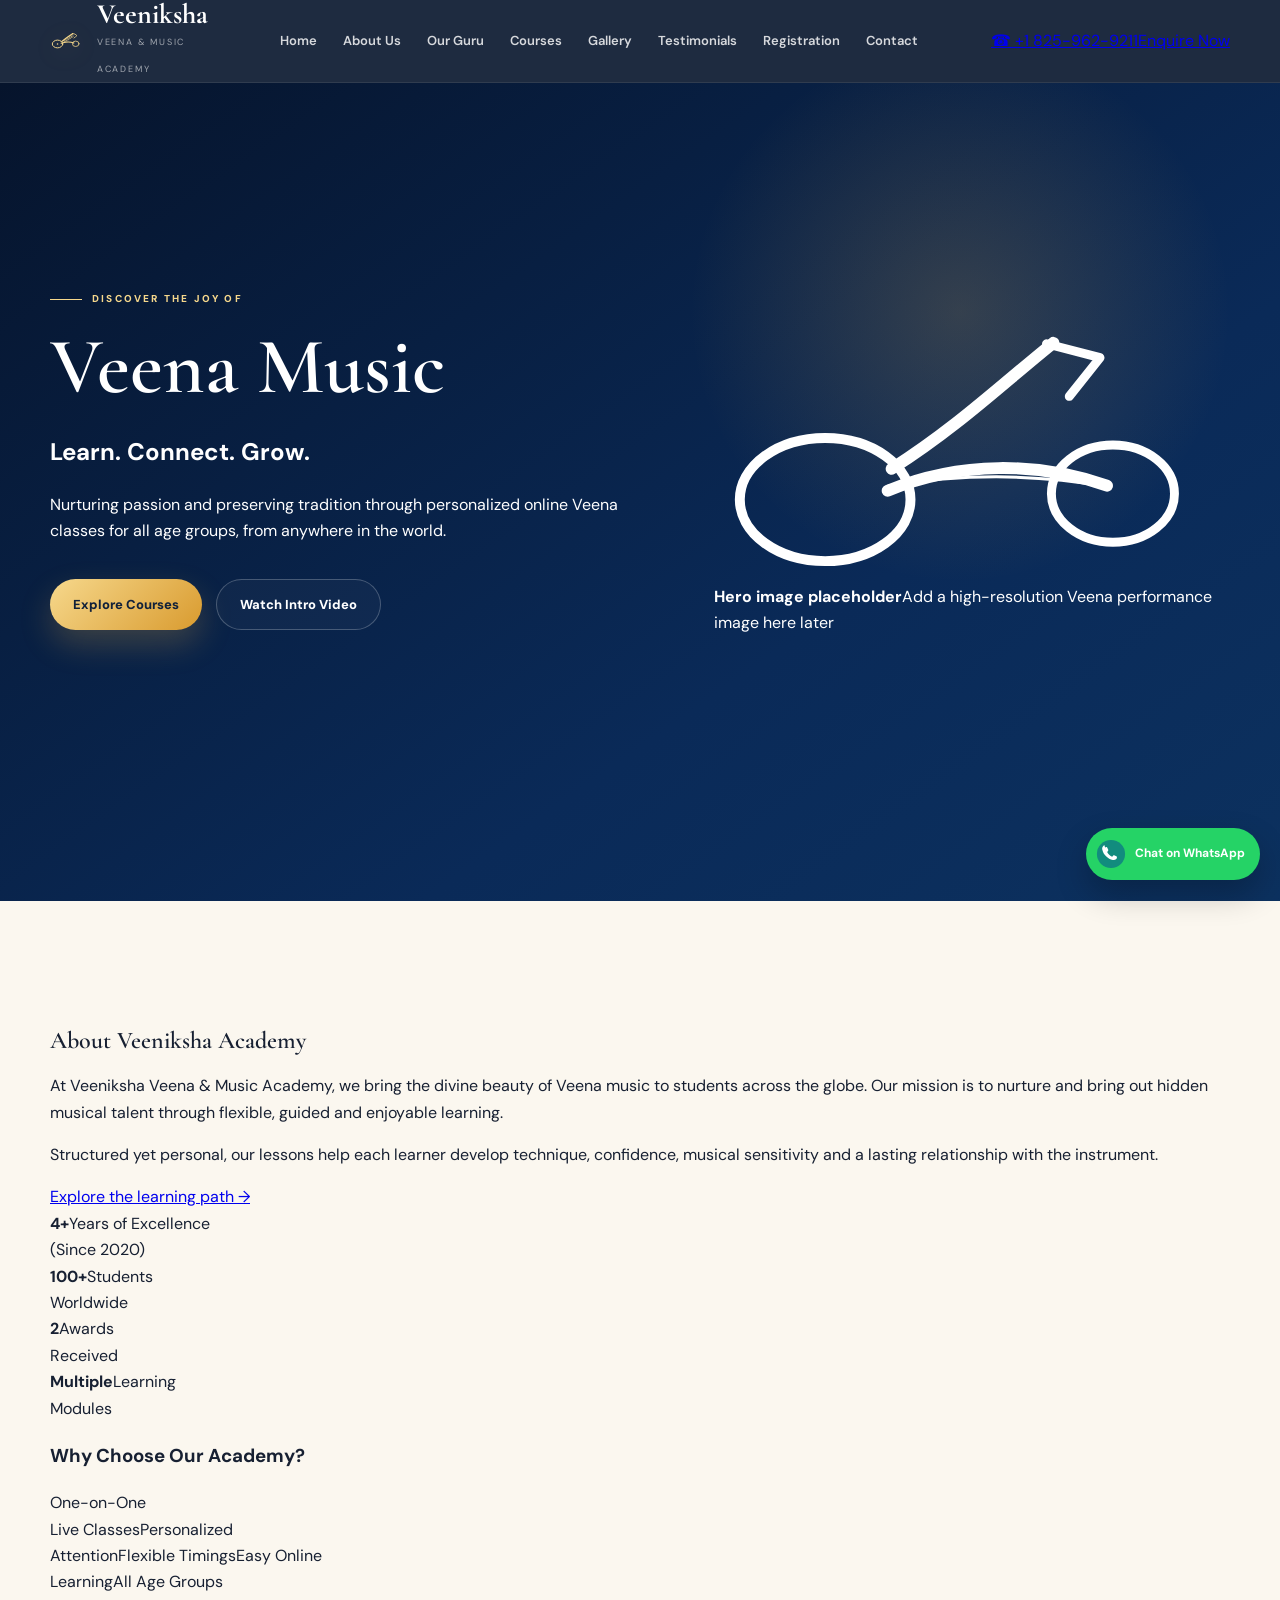
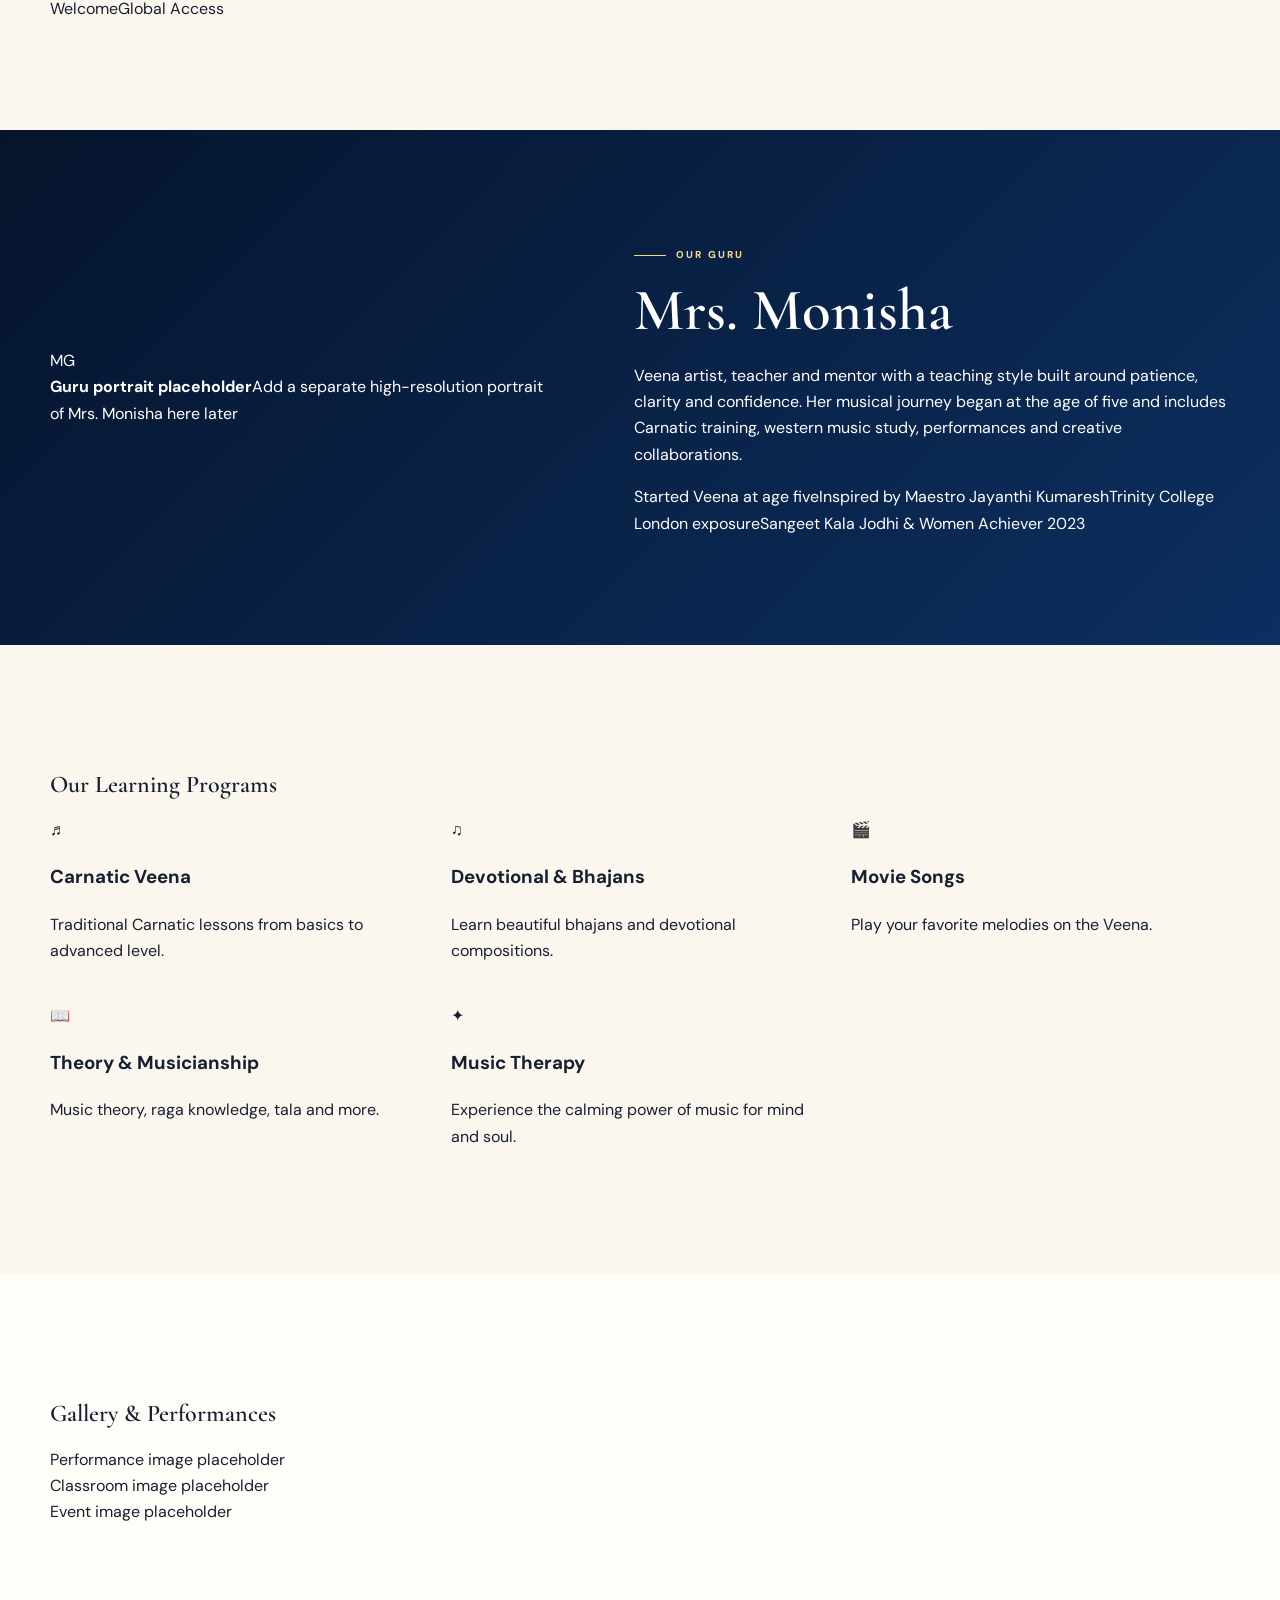
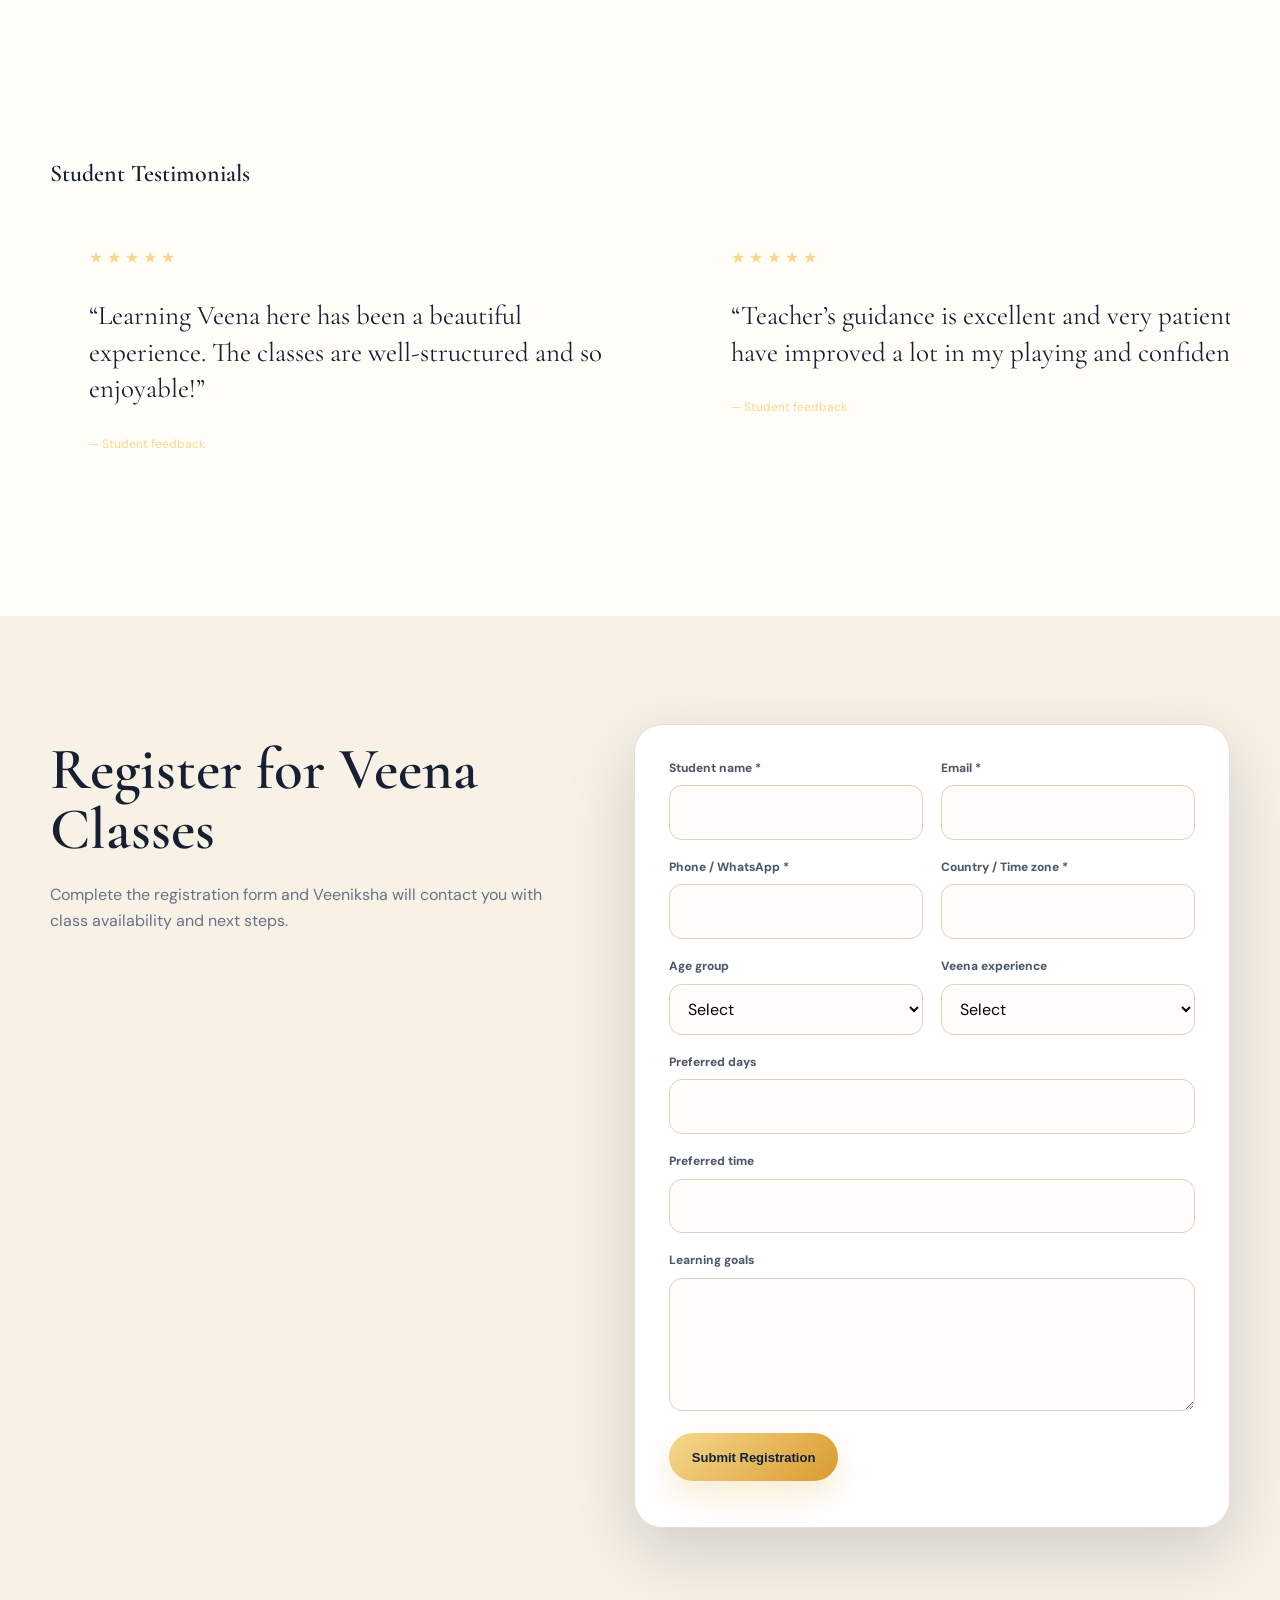
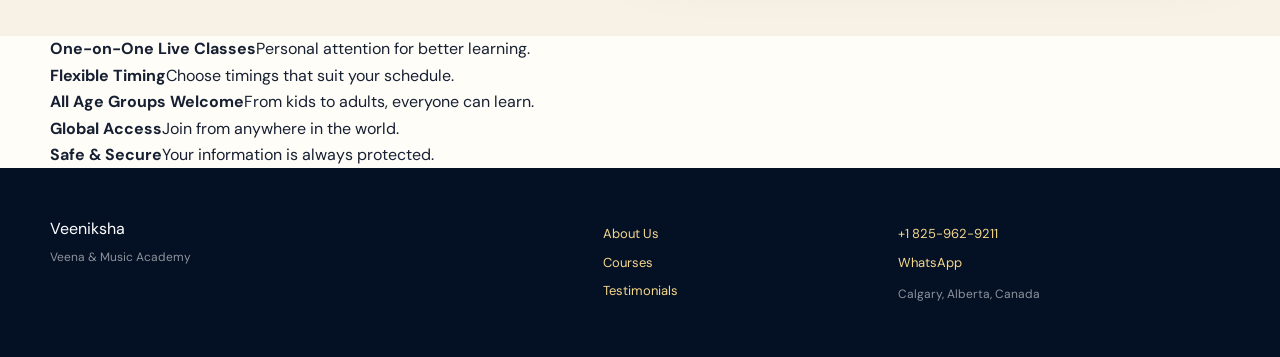
==== commit bbaf19ff: "Redesign landing page to match approved Veeniksha concept" ====
--- a/index.html
+++ b/index.html
@@ -1,12 +1,44 @@
 <!doctype html>
-<html lang="en"><head><meta charset="utf-8"><meta name="viewport" content="width=device-width,initial-scale=1"><meta name="theme-color" content="#07162f"><meta name="description" content="Veeniksha Veena & Music Academy — personalized online Veena and Carnatic music learning for students worldwide."><title>Veeniksha Veena & Music Academy</title><link rel="preconnect" href="https://fonts.googleapis.com"><link rel="preconnect" href="https://fonts.gstatic.com" crossorigin><link href="https://fonts.googleapis.com/css2?family=Cormorant+Garamond:wght@500;600;700&family=DM+Sans:wght@400;500;600;700&display=swap" rel="stylesheet"><link rel="stylesheet" href="styles.css"></head><body>
-<header class="site-header" id="top"><nav class="nav container"><a class="brand" href="#top"><svg class="veena-logo brand-veena" viewBox="0 0 180 90"><g fill="none" stroke="currentColor" stroke-linecap="round" stroke-linejoin="round"><ellipse cx="39" cy="62" rx="27" ry="20" stroke-width="5"/><ellipse cx="133" cy="61" rx="17" ry="14" stroke-width="4"/><path d="M58 58 C83 50,107 50,123 57" stroke-width="6"/><path d="M61 49 C80 34,98 20,118 8" stroke-width="6"/><path d="M116 8 C125 8,133 12,139 19 C134 23,129 27,124 31" stroke-width="4"/><path d="M68 46 L116 13 M71 51 L120 17 M75 54 L123 21" stroke-width="2"/><path d="M73 43 L79 52 M81 37 L87 47 M90 31 L96 41 M99 25 L105 35 M108 19 L114 29" stroke-width="2.5"/><circle cx="39" cy="62" r="4" fill="currentColor" stroke="none"/></g></svg><span><strong>Veeniksha</strong><small>Veena & Music Academy</small></span></a><button class="menu-toggle" aria-label="Toggle navigation" aria-expanded="false"><span></span><span></span><span></span></button><div class="nav-links"><a href="#about">About</a><a href="#guru">Guru</a><a href="#programs">Programs</a><a href="#stories">Stories</a><a href="#register" class="nav-cta">Register</a></div></nav></header>
-<main><section class="hero" id="home"><div class="container hero-grid"><div class="hero-copy reveal"><div class="eyebrow">Ancient sound · Personal guidance · Global learning</div><h1>Let the timeless voice of the <em>Veena</em> become part of your story.</h1><p class="hero-lead">Live, personalized Veena and Carnatic music learning with Mrs. Monisha — thoughtfully guided for beginners, growing learners and serious students worldwide.</p><div class="hero-actions"><a class="btn btn-primary" href="#register">Begin your journey</a><a class="btn btn-ghost" href="#guru">Meet your Guru</a></div><div class="hero-stats"><div><b>Since 2020</b><span>Guided learning</span></div><div><b>Worldwide</b><span>Online classes</span></div><div><b>Personal</b><span>Individual attention</span></div></div></div><div class="hero-stage reveal delay-1"><div class="hero-photo"><img src="assets/monisha-veena.jpg" alt="Mrs. Monisha with the Veena"><div class="photo-shine"></div></div></div></div></section>
-<section class="benefit-ribbon"><div class="container ribbon-track"><span>Flexible weekday & weekend slots</span><span>Beginners to advanced learners</span><span>Performance & recording guidance</span><span>Veena purchase & maintenance support</span></div></section>
-<section id="about" class="section section-light"><div class="container about-grid"><div class="section-copy reveal"><div class="eyebrow dark">About Veeniksha</div><h2>Tradition made approachable. Learning made personal.</h2><p>Founded in 2020, Veeniksha was created to bring out hidden musical talent through flexible, guided and enjoyable Veena learning.</p><p>Lessons are structured yet personal, helping each learner develop technique, confidence, musical sensitivity and a lasting relationship with the instrument.</p></div><div class="about-card reveal delay-1"><div style="text-align:center;color:#b7791f"><svg class="veena-logo" style="width:230px;height:auto" viewBox="0 0 180 90"><g fill="none" stroke="currentColor" stroke-linecap="round" stroke-linejoin="round"><ellipse cx="39" cy="62" rx="27" ry="20" stroke-width="5"/><ellipse cx="133" cy="61" rx="17" ry="14" stroke-width="4"/><path d="M58 58 C83 50,107 50,123 57" stroke-width="6"/><path d="M61 49 C80 34,98 20,118 8" stroke-width="6"/><path d="M116 8 C125 8,133 12,139 19 C134 23,129 27,124 31" stroke-width="4"/><path d="M68 46 L116 13 M71 51 L120 17 M75 54 L123 21" stroke-width="2"/><path d="M73 43 L79 52 M81 37 L87 47 M90 31 L96 41 M99 25 L105 35 M108 19 L114 29" stroke-width="2.5"/><circle cx="39" cy="62" r="4" fill="currentColor" stroke="none"/></g></svg></div><h3>Why learners choose Veeniksha</h3><div class="about-points"><span>Personal guidance</span><span>Flexible scheduling</span><span>Global online learning</span><span>Performance support</span></div></div></div></section>
-<section id="guru" class="section guru-section"><div class="container guru-grid"><div class="guru-card reveal"><img src="assets/monisha-veena.jpg" alt="Mrs. Monisha playing the Veena"><div class="guru-card-caption"><small>Veena Artist · Teacher · Mentor</small><strong>Mrs. Monisha</strong></div></div><div class="guru-copy reveal delay-1"><div class="eyebrow">Know your Guru</div><h2>A musician shaped by tradition, performance and patient teaching.</h2><p class="lead">Mrs. Monisha began her journey with the Veena at the age of five. Her teaching brings together Carnatic tradition, performance experience and a warm, clear way of guiding every learner.</p><div class="milestone-grid"><div><b>Early beginning</b><p>Started learning and playing the Veena from age five.</p></div><div><b>Musical influence</b><p>Inspired by Maestro Jayanthi Kumaresh.</p></div><div><b>Western music</b><p>Studied through Trinity College London.</p></div><div><b>Creative work</b><p>Performances, movies, albums and short-film collaborations.</p></div><div><b>Recognition</b><p>Sangeet Kala Jodhi 2023 and Women Achiever 2023.</p></div><div><b>Teaching approach</b><p>Patient, progressive instruction designed around the learner.</p></div></div></div></div></section>
-<section id="programs" class="section section-light"><div class="container"><div class="section-heading centered reveal"><div class="eyebrow dark">Learning programs</div><h2>From your first note to confident musical expression.</h2></div><div class="program-grid"><article class="program-card reveal"><span>01</span><h3>Foundation</h3><p>Posture, fingering, sruthi, tala and essential Veena technique.</p></article><article class="program-card featured reveal delay-1"><span>02</span><h3>Repertoire</h3><p>Geethams, Carnatic compositions, devotional pieces and traditional songs.</p></article><article class="program-card reveal delay-2"><span>03</span><h3>Expression</h3><p>Performance preparation, recordings and guided musical expression.</p></article></div></div></section>
-<section id="stories" class="section stories-section"><div class="container"><div class="stories-head reveal"><div><div class="eyebrow">Student voices</div><h2>Scroll to hear what learners say.</h2><p>Swipe or scroll horizontally.</p></div></div><div class="story-slider reveal" id="storySlider"><div class="story-track"><blockquote><div class="stars">★★★★★</div><p>“Structured teaching with step-by-step instructions makes learning easier, while the variety of songs keeps it interesting.”</p><footer>Student feedback</footer></blockquote><blockquote><div class="stars">★★★★★</div><p>“Even difficult songs are broken into small steps and made easy to comprehend.”</p><footer>Student feedback</footer></blockquote><blockquote><div class="stars">★★★★★</div><p>“Her patience, commitment and simple way of explaining encourage students to keep learning with confidence.”</p><footer>Student feedback</footer></blockquote></div><div class="scroll-hint">Swipe / scroll right →</div></div></div></section>
-<section id="register" class="section register-section"><div class="container register-grid"><div class="register-copy reveal"><div class="eyebrow dark">Start learning</div><h2>Your Veena journey can begin here.</h2><p>Veeniksha’s own registration experience — without displaying Google Forms.</p><div class="contact-panel"><small>Direct enquiries</small><a href="tel:+18259629211">Canada · +1 825 962 9211</a><a href="https://wa.me/919597666121" target="_blank" rel="noopener">WhatsApp · +91 959 766 6121</a></div></div><form id="registrationForm" class="registration-form reveal delay-1" novalidate><div class="form-grid"><label><span>Student name *</span><input name="studentName" required></label><label><span>Email *</span><input name="email" type="email" required></label><label><span>Phone / WhatsApp *</span><input name="phone" required></label><label><span>Country / Time zone *</span><input name="country" required></label><label><span>Age group</span><select name="ageGroup"><option value="">Select</option><option>Under 10</option><option>10–17</option><option>18–30</option><option>31–50</option><option>51+</option></select></label><label><span>Veena experience</span><select name="experience"><option value="">Select</option><option>Complete beginner</option><option>Beginner</option><option>Intermediate</option><option>Advanced</option></select></label><label class="full"><span>Preferred days</span><input name="preferredDays"></label><label class="full"><span>Preferred time</span><input name="timing"></label><label class="full"><span>Learning goals</span><textarea name="goals" rows="4"></textarea></label></div><input name="website" class="hp" tabindex="-1" autocomplete="off"><button class="btn btn-primary submit-btn" type="submit"><span>Submit registration</span><b>→</b></button><p class="form-status" id="formStatus"></p></form></div></section>
-<section class="closing-cta"><div class="container closing-inner reveal"><svg class="veena-logo closing-veena" viewBox="0 0 180 90"><g fill="none" stroke="currentColor" stroke-linecap="round" stroke-linejoin="round"><ellipse cx="39" cy="62" rx="27" ry="20" stroke-width="5"/><ellipse cx="133" cy="61" rx="17" ry="14" stroke-width="4"/><path d="M58 58 C83 50,107 50,123 57" stroke-width="6"/><path d="M61 49 C80 34,98 20,118 8" stroke-width="6"/><path d="M116 8 C125 8,133 12,139 19 C134 23,129 27,124 31" stroke-width="4"/><path d="M68 46 L116 13 M71 51 L120 17 M75 54 L123 21" stroke-width="2"/><path d="M73 43 L79 52 M81 37 L87 47 M90 31 L96 41 M99 25 L105 35 M108 19 L114 29" stroke-width="2.5"/><circle cx="39" cy="62" r="4" fill="currentColor" stroke="none"/></g></svg><div><small>Veeniksha Veena & Music Academy</small><h2>Where tradition meets a learner’s own rhythm.</h2></div><a class="btn btn-primary" href="#register">Register now</a></div></section></main>
-<a class="whatsapp-float" href="https://wa.me/919597666121" target="_blank" rel="noopener" aria-label="Chat on WhatsApp"><svg viewBox="0 0 32 32"><circle cx="16" cy="16" r="15" fill="currentColor"/><path d="M9.7 8.9c.5-.5 1.1-.7 1.7-.6.4.1.7.5.9.9l1.1 2.5c.2.4.1.8-.2 1.2l-.8 1c-.2.3-.2.6 0 .9 1.2 2.1 2.9 3.7 5 4.9.3.2.7.2.9-.1l1-1.2c.3-.3.7-.4 1.1-.2l2.5 1.2c.5.2.8.6.8 1.1.1.8-.2 1.5-.8 2.1-1 1-2.5 1.5-4 1.2-3-.6-5.8-2.2-8.1-4.5-2.3-2.3-3.9-5.1-4.5-8.1-.3-1.5.2-3 1.2-4.1l1.2-1.2z" fill="#fff" transform="translate(1 1) scale(.9)"/></svg><b>WhatsApp</b></a><footer class="footer"><div class="container footer-grid"><div><strong>Veeniksha</strong><span>Veena & Music Academy</span></div><div><a href="#about">About</a><a href="#guru">Guru</a><a href="#programs">Programs</a><a href="#register">Register</a></div></div></footer><script src="script.js"></script></body></html>+<html lang="en">
+<head>
+<meta charset="utf-8"><meta name="viewport" content="width=device-width,initial-scale=1">
+<meta name="theme-color" content="#06142c"><meta name="description" content="Veeniksha Veena & Music Academy — personalized online Veena and Carnatic music learning worldwide.">
+<title>Veeniksha | Veena & Music Academy</title>
+<link rel="preconnect" href="https://fonts.googleapis.com"><link rel="preconnect" href="https://fonts.gstatic.com" crossorigin>
+<link href="https://fonts.googleapis.com/css2?family=Cormorant+Garamond:wght@500;600;700&family=DM+Sans:wght@400;500;600;700&display=swap" rel="stylesheet">
+<link rel="stylesheet" href="styles.css">
+</head>
+<body>
+<header class="site-header" id="top"><nav class="nav container">
+<a class="brand" href="#top"><svg class="veena-logo" viewBox="0 0 180 90" aria-hidden="true"><g fill="none" stroke="currentColor" stroke-linecap="round" stroke-linejoin="round"><ellipse cx="39" cy="62" rx="27" ry="20" stroke-width="5"/><ellipse cx="133" cy="61" rx="17" ry="14" stroke-width="4"/><path d="M58 58 C83 50,107 50,123 57" stroke-width="6"/><path d="M61 49 C80 34,98 20,118 8" stroke-width="6"/><path d="M116 8 C125 8,133 12,139 19 C134 23,129 27,124 31" stroke-width="4"/><path d="M68 46 L116 13 M71 51 L120 17 M75 54 L123 21" stroke-width="2"/><path d="M73 43 L79 52 M81 37 L87 47 M90 31 L96 41 M99 25 L105 35 M108 19 L114 29" stroke-width="2.5"/><circle cx="39" cy="62" r="4" fill="currentColor" stroke="none"/></g></svg><span><strong>Veeniksha</strong><small>Veena & Music Academy</small></span></a>
+<button class="menu-toggle" aria-label="Toggle navigation" aria-expanded="false"><span></span><span></span><span></span></button>
+<div class="nav-links"><a href="#top">Home</a><a href="#about">About Us</a><a href="#guru">Our Guru</a><a href="#programs">Courses</a><a href="#gallery">Gallery</a><a href="#stories">Testimonials</a><a href="#register">Registration</a><a href="#contact">Contact</a></div>
+<div class="nav-contact"><a href="tel:+18259629211">☎ +1 825-962-9211</a><a class="enquire-btn" href="#register">Enquire Now</a></div>
+</nav></header>
+
+<main>
+<section class="hero"><div class="hero-pattern"></div><div class="container hero-grid">
+<div class="hero-copy reveal"><div class="eyebrow">Discover the joy of</div><h1>Veena Music</h1><h2>Learn. Connect. Grow.</h2><p>Nurturing passion and preserving tradition through personalized online Veena classes for all age groups, from anywhere in the world.</p><div class="hero-actions"><a class="btn btn-primary" href="#programs">Explore Courses</a><a class="btn btn-ghost" href="#gallery">Watch Intro Video</a></div></div>
+<div class="image-placeholder hero-placeholder reveal delay-1"><svg class="placeholder-veena" viewBox="0 0 520 260" aria-hidden="true"><g fill="none" stroke="currentColor" stroke-linecap="round" stroke-linejoin="round"><ellipse cx="112" cy="184" rx="86" ry="62" stroke-width="10"/><ellipse cx="402" cy="178" rx="62" ry="49" stroke-width="9"/><path d="M175 175 C248 145,327 146,396 170" stroke-width="12"/><path d="M179 153 C245 111,291 67,342 26" stroke-width="12"/><path d="M335 27 l54 14 -31 39" stroke-width="9"/><path d="M176 170 C250 158,324 158,396 171" stroke-width="3"/></g></svg><strong>Hero image placeholder</strong><span>Add a high-resolution Veena performance image here later</span></div>
+</div></section>
+
+<section id="about" class="section section-light"><div class="container about-layout"><div class="about-copy reveal"><h2>About Veeniksha Academy</h2><p>At Veeniksha Veena & Music Academy, we bring the divine beauty of Veena music to students across the globe. Our mission is to nurture and bring out hidden musical talent through flexible, guided and enjoyable learning.</p><p>Structured yet personal, our lessons help each learner develop technique, confidence, musical sensitivity and a lasting relationship with the instrument.</p><a href="#programs" class="text-link">Explore the learning path →</a></div>
+<div class="metrics-grid reveal delay-1"><div><b>4+</b><span>Years of Excellence<br>(Since 2020)</span></div><div><b>100+</b><span>Students<br>Worldwide</span></div><div><b>2</b><span>Awards<br>Received</span></div><div><b>Multiple</b><span>Learning<br>Modules</span></div></div>
+<div class="why-card reveal delay-2"><h3>Why Choose Our Academy?</h3><div class="why-grid"><span>One-on-One<br>Live Classes</span><span>Personalized<br>Attention</span><span>Flexible Timings</span><span>Easy Online<br>Learning</span><span>All Age Groups<br>Welcome</span><span>Global Access</span></div></div></div></section>
+
+<section id="guru" class="section guru-section"><div class="container guru-grid"><div class="image-placeholder guru-placeholder reveal"><div class="portrait-circle">MG</div><strong>Guru portrait placeholder</strong><span>Add a separate high-resolution portrait of Mrs. Monisha here later</span></div><div class="guru-copy reveal delay-1"><div class="eyebrow">Our Guru</div><h2>Mrs. Monisha</h2><p>Veena artist, teacher and mentor with a teaching style built around patience, clarity and confidence. Her musical journey began at the age of five and includes Carnatic training, western music study, performances and creative collaborations.</p><div class="guru-points"><span>Started Veena at age five</span><span>Inspired by Maestro Jayanthi Kumaresh</span><span>Trinity College London exposure</span><span>Sangeet Kala Jodhi & Women Achiever 2023</span></div></div></div></section>
+
+<section id="programs" class="section section-light"><div class="container"><div class="section-title"><h2>Our Learning Programs</h2></div><div class="program-grid"><article><div>♬</div><h3>Carnatic Veena</h3><p>Traditional Carnatic lessons from basics to advanced level.</p></article><article><div>♫</div><h3>Devotional & Bhajans</h3><p>Learn beautiful bhajans and devotional compositions.</p></article><article><div>🎬</div><h3>Movie Songs</h3><p>Play your favorite melodies on the Veena.</p></article><article><div>📖</div><h3>Theory & Musicianship</h3><p>Music theory, raga knowledge, tala and more.</p></article><article><div>✦</div><h3>Music Therapy</h3><p>Experience the calming power of music for mind and soul.</p></article></div></div></section>
+
+<section id="gallery" class="section gallery-section"><div class="container"><div class="section-title light"><h2>Gallery & Performances</h2></div><div class="gallery-grid"><div class="gallery-placeholder">Performance image placeholder</div><div class="gallery-placeholder">Classroom image placeholder</div><div class="gallery-placeholder">Event image placeholder</div></div></div></section>
+
+<section id="stories" class="section testimonials-section"><div class="container"><div class="section-title"><h2>Student Testimonials</h2></div><div class="story-slider" id="storySlider"><div class="story-track"><blockquote><div class="stars">★★★★★</div><p>“Learning Veena here has been a beautiful experience. The classes are well-structured and so enjoyable!”</p><footer>— Student feedback</footer></blockquote><blockquote><div class="stars">★★★★★</div><p>“Teacher’s guidance is excellent and very patient. I have improved a lot in my playing and confidence.”</p><footer>— Student feedback</footer></blockquote><blockquote><div class="stars">★★★★★</div><p>“Flexible timings and personal attention make it easy to learn even with a busy schedule.”</p><footer>— Student feedback</footer></blockquote><blockquote><div class="stars">★★★★★</div><p>“Difficult songs are broken into simple steps and made easy to understand.”</p><footer>— Student feedback</footer></blockquote></div></div></div></section>
+
+<section id="register" class="section register-section"><div class="container register-grid"><div class="register-copy"><h2>Register for Veena Classes</h2><p>Complete the registration form and Veeniksha will contact you with class availability and next steps.</p></div><form id="registrationForm" class="registration-form" novalidate><div class="form-grid"><label><span>Student name *</span><input name="studentName" required></label><label><span>Email *</span><input name="email" type="email" required></label><label><span>Phone / WhatsApp *</span><input name="phone" required></label><label><span>Country / Time zone *</span><input name="country" required></label><label><span>Age group</span><select name="ageGroup"><option value="">Select</option><option>Under 10</option><option>10–17</option><option>18–30</option><option>31–50</option><option>51+</option></select></label><label><span>Veena experience</span><select name="experience"><option value="">Select</option><option>Complete beginner</option><option>Beginner</option><option>Intermediate</option><option>Advanced</option></select></label><label class="full"><span>Preferred days</span><input name="preferredDays"></label><label class="full"><span>Preferred time</span><input name="timing"></label><label class="full"><span>Learning goals</span><textarea name="goals" rows="4"></textarea></label></div><input name="website" class="hp" tabindex="-1" autocomplete="off"><button class="btn btn-primary submit-btn" type="submit">Submit Registration</button><p class="form-status" id="formStatus"></p></form></div></section>
+
+<section class="features-strip"><div class="container feature-strip-grid"><div><b>One-on-One Live Classes</b><span>Personal attention for better learning.</span></div><div><b>Flexible Timing</b><span>Choose timings that suit your schedule.</span></div><div><b>All Age Groups Welcome</b><span>From kids to adults, everyone can learn.</span></div><div><b>Global Access</b><span>Join from anywhere in the world.</span></div><div><b>Safe & Secure</b><span>Your information is always protected.</span></div></div></section>
+</main>
+
+<a class="whatsapp-float" href="https://wa.me/919597666121" target="_blank" rel="noopener" aria-label="Chat on WhatsApp"><svg viewBox="0 0 32 32"><circle cx="16" cy="16" r="15" fill="currentColor"/><path d="M9.7 8.9c.5-.5 1.1-.7 1.7-.6.4.1.7.5.9.9l1.1 2.5c.2.4.1.8-.2 1.2l-.8 1c-.2.3-.2.6 0 .9 1.2 2.1 2.9 3.7 5 4.9.3.2.7.2.9-.1l1-1.2c.3-.3.7-.4 1.1-.2l2.5 1.2c.5.2.8.6.8 1.1.1.8-.2 1.5-.8 2.1-1 1-2.5 1.5-4 1.2-3-.6-5.8-2.2-8.1-4.5-2.3-2.3-3.9-5.1-4.5-8.1-.3-1.5.2-3 1.2-4.1l1.2-1.2z" fill="#fff" transform="translate(1 1) scale(.9)"/></svg><b>Chat on WhatsApp</b></a>
+<footer id="contact" class="footer"><div class="container footer-grid"><div><div class="footer-brand">Veeniksha</div><span>Veena & Music Academy</span></div><div><a href="#about">About Us</a><a href="#programs">Courses</a><a href="#stories">Testimonials</a></div><div><a href="tel:+18259629211">+1 825-962-9211</a><a href="https://wa.me/919597666121">WhatsApp</a><span>Calgary, Alberta, Canada</span></div></div></footer>
+<script src="script.js"></script></body></html>
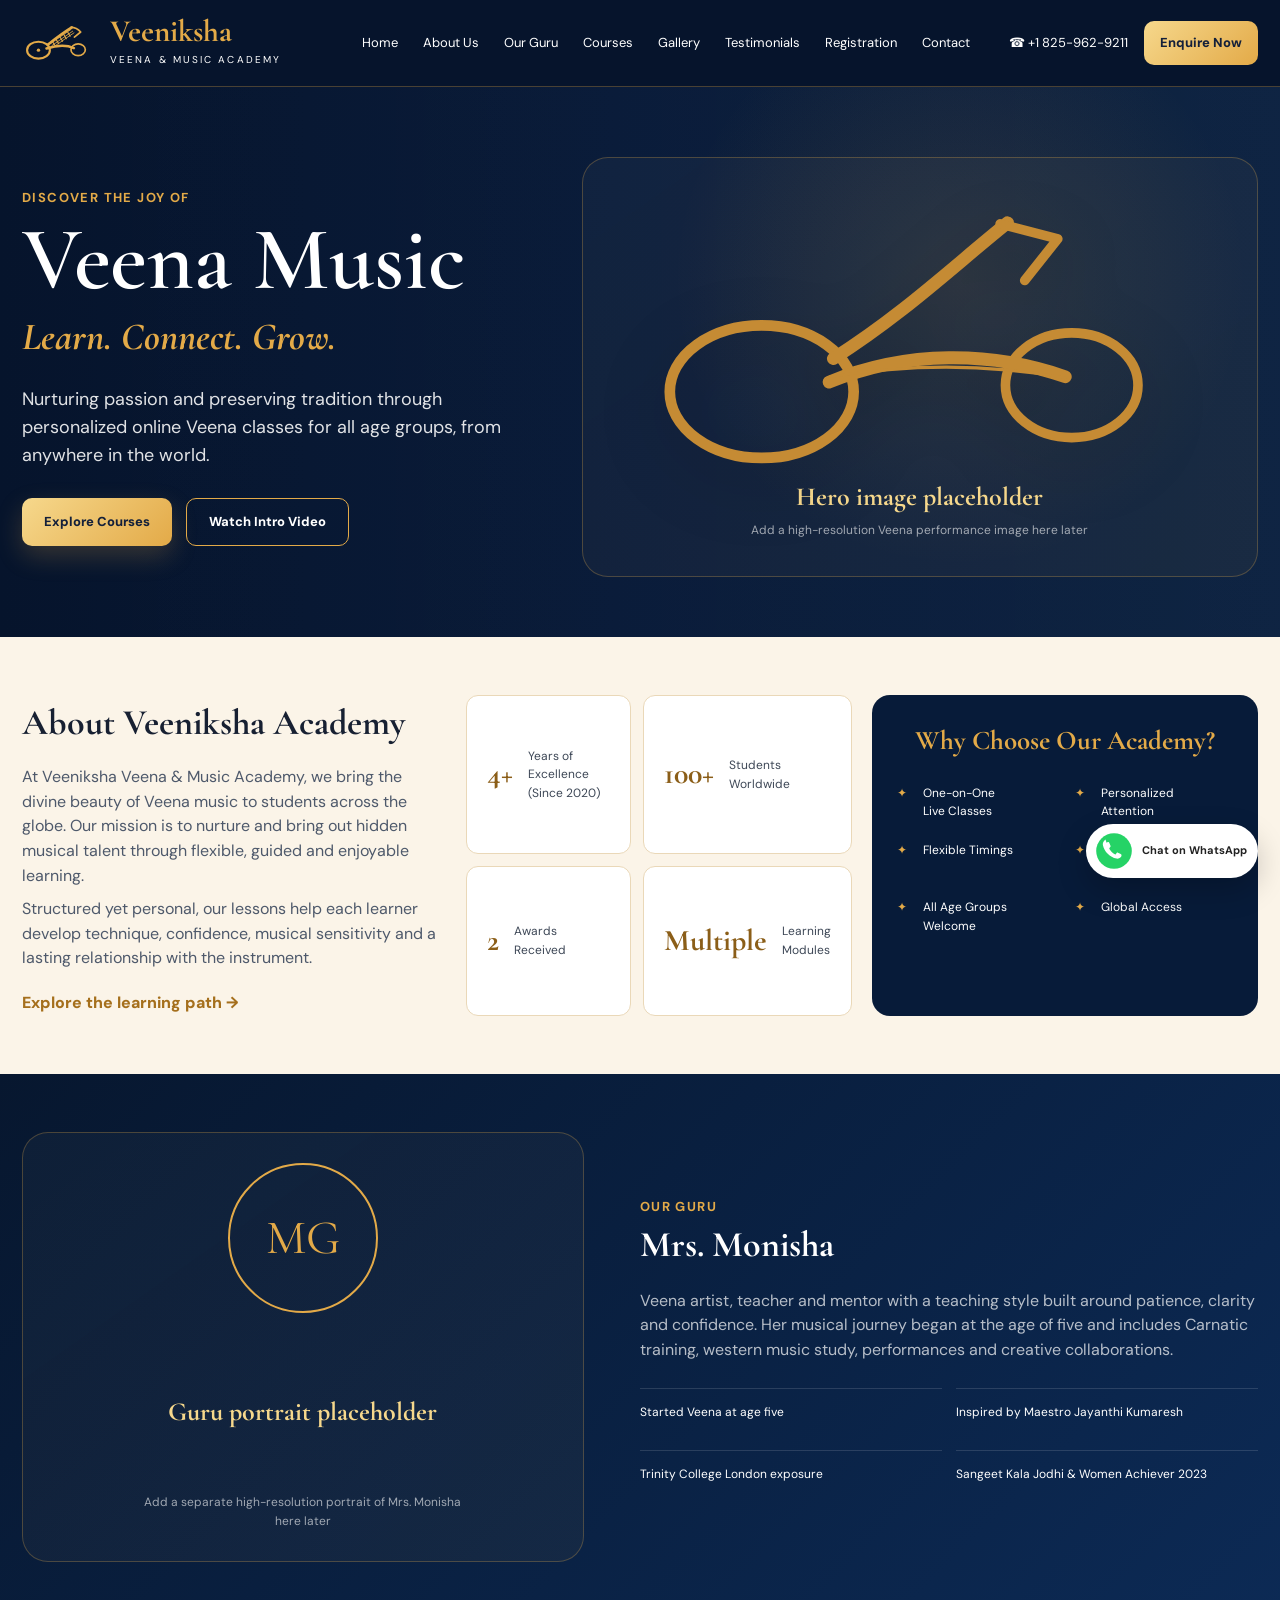
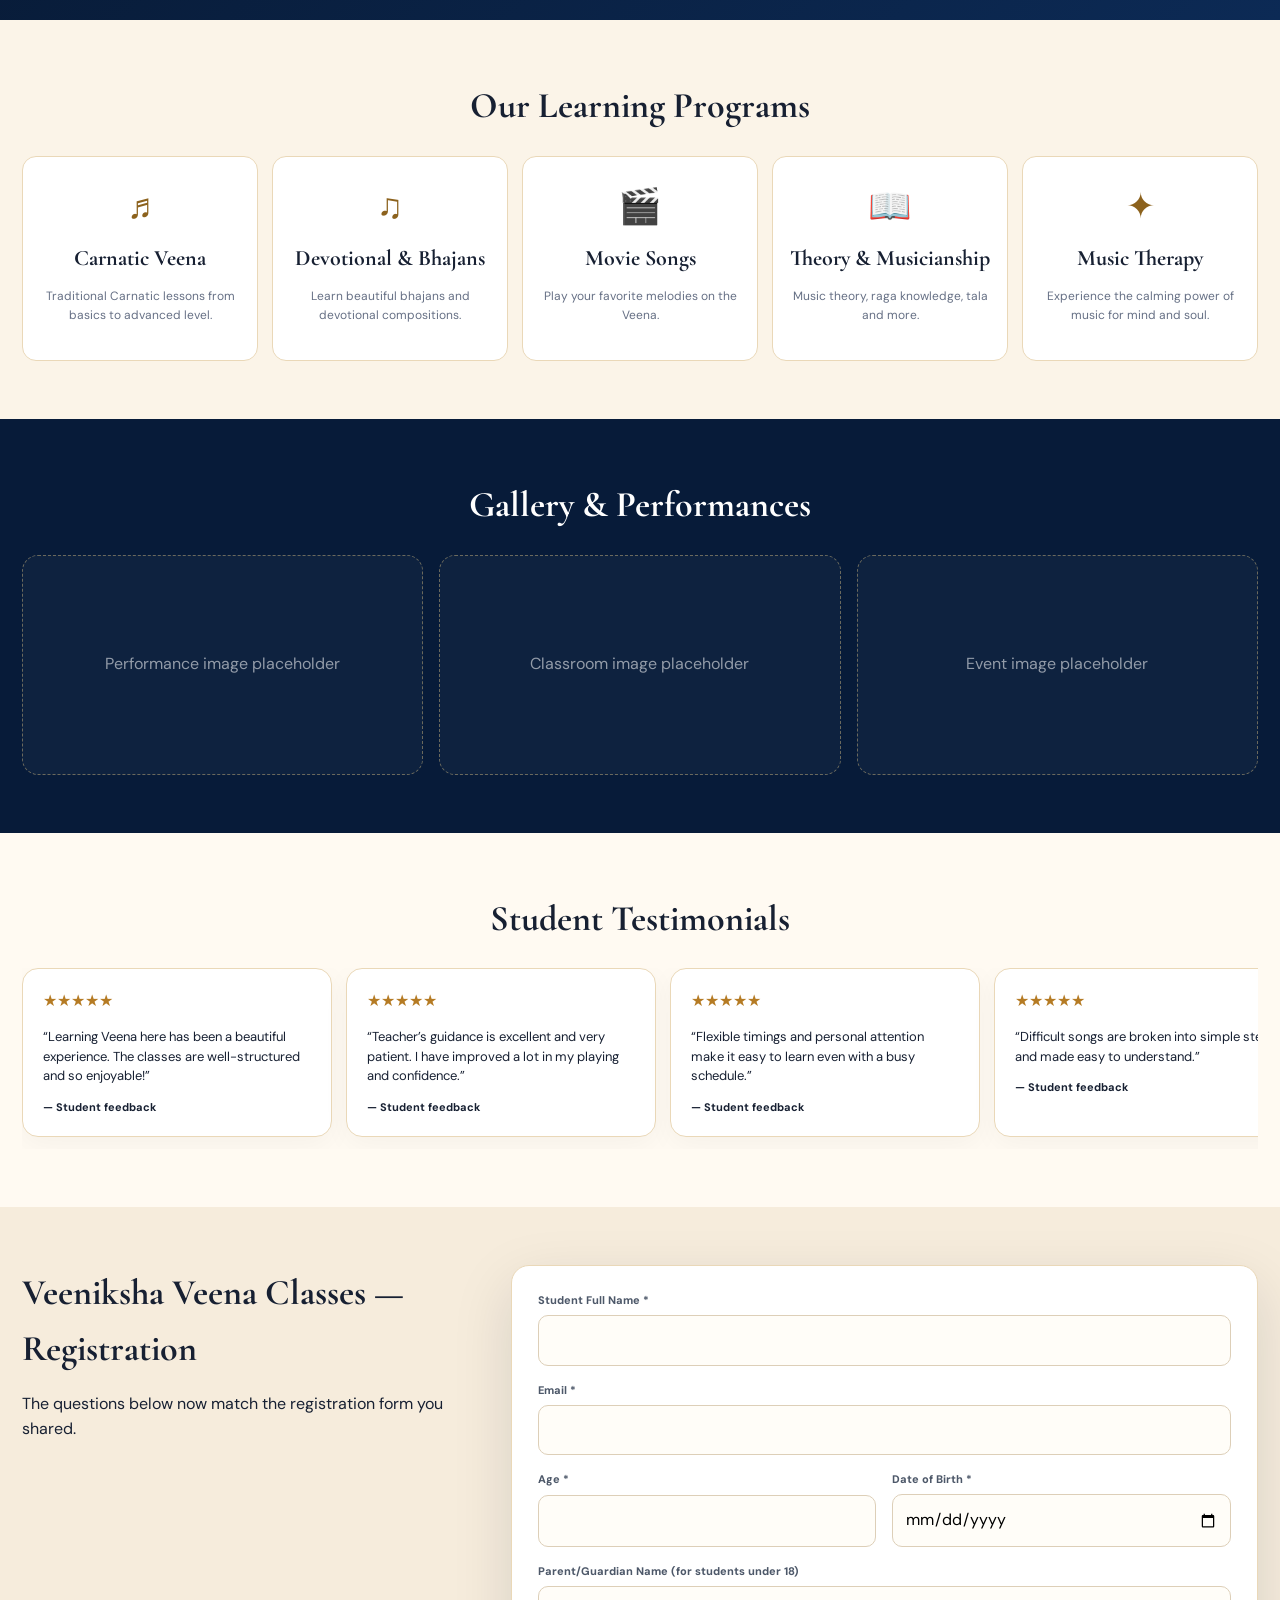
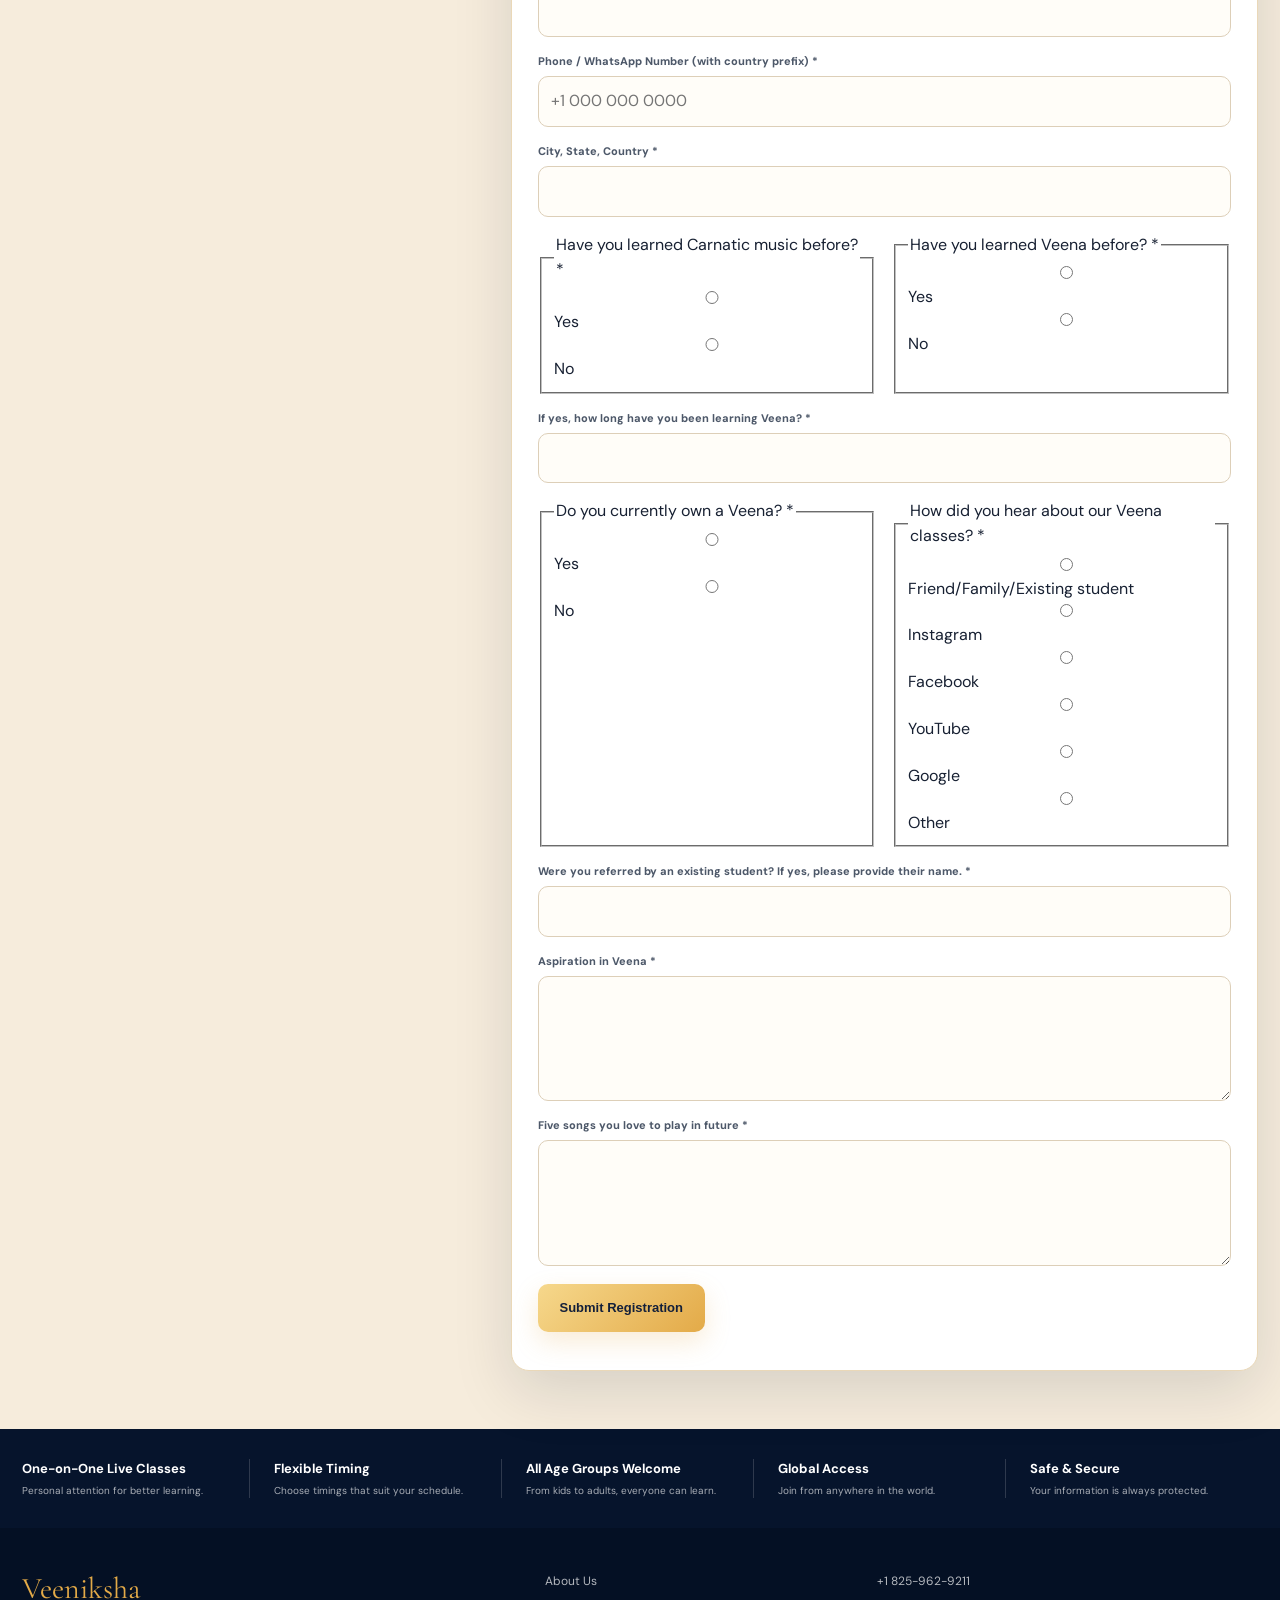
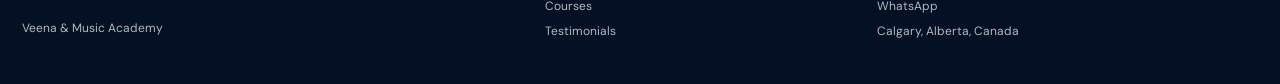
==== commit 9c8049f0: "Match website registration fields to Google Form screenshot" ====
--- a/index.html
+++ b/index.html
@@ -15,30 +15,32 @@
 <div class="nav-links"><a href="#top">Home</a><a href="#about">About Us</a><a href="#guru">Our Guru</a><a href="#programs">Courses</a><a href="#gallery">Gallery</a><a href="#stories">Testimonials</a><a href="#register">Registration</a><a href="#contact">Contact</a></div>
 <div class="nav-contact"><a href="tel:+18259629211">☎ +1 825-962-9211</a><a class="enquire-btn" href="#register">Enquire Now</a></div>
 </nav></header>
-
 <main>
-<section class="hero"><div class="hero-pattern"></div><div class="container hero-grid">
-<div class="hero-copy reveal"><div class="eyebrow">Discover the joy of</div><h1>Veena Music</h1><h2>Learn. Connect. Grow.</h2><p>Nurturing passion and preserving tradition through personalized online Veena classes for all age groups, from anywhere in the world.</p><div class="hero-actions"><a class="btn btn-primary" href="#programs">Explore Courses</a><a class="btn btn-ghost" href="#gallery">Watch Intro Video</a></div></div>
-<div class="image-placeholder hero-placeholder reveal delay-1"><svg class="placeholder-veena" viewBox="0 0 520 260" aria-hidden="true"><g fill="none" stroke="currentColor" stroke-linecap="round" stroke-linejoin="round"><ellipse cx="112" cy="184" rx="86" ry="62" stroke-width="10"/><ellipse cx="402" cy="178" rx="62" ry="49" stroke-width="9"/><path d="M175 175 C248 145,327 146,396 170" stroke-width="12"/><path d="M179 153 C245 111,291 67,342 26" stroke-width="12"/><path d="M335 27 l54 14 -31 39" stroke-width="9"/><path d="M176 170 C250 158,324 158,396 171" stroke-width="3"/></g></svg><strong>Hero image placeholder</strong><span>Add a high-resolution Veena performance image here later</span></div>
-</div></section>
-
-<section id="about" class="section section-light"><div class="container about-layout"><div class="about-copy reveal"><h2>About Veeniksha Academy</h2><p>At Veeniksha Veena & Music Academy, we bring the divine beauty of Veena music to students across the globe. Our mission is to nurture and bring out hidden musical talent through flexible, guided and enjoyable learning.</p><p>Structured yet personal, our lessons help each learner develop technique, confidence, musical sensitivity and a lasting relationship with the instrument.</p><a href="#programs" class="text-link">Explore the learning path →</a></div>
-<div class="metrics-grid reveal delay-1"><div><b>4+</b><span>Years of Excellence<br>(Since 2020)</span></div><div><b>100+</b><span>Students<br>Worldwide</span></div><div><b>2</b><span>Awards<br>Received</span></div><div><b>Multiple</b><span>Learning<br>Modules</span></div></div>
-<div class="why-card reveal delay-2"><h3>Why Choose Our Academy?</h3><div class="why-grid"><span>One-on-One<br>Live Classes</span><span>Personalized<br>Attention</span><span>Flexible Timings</span><span>Easy Online<br>Learning</span><span>All Age Groups<br>Welcome</span><span>Global Access</span></div></div></div></section>
-
+<section class="hero"><div class="hero-pattern"></div><div class="container hero-grid"><div class="hero-copy reveal"><div class="eyebrow">Discover the joy of</div><h1>Veena Music</h1><h2>Learn. Connect. Grow.</h2><p>Nurturing passion and preserving tradition through personalized online Veena classes for all age groups, from anywhere in the world.</p><div class="hero-actions"><a class="btn btn-primary" href="#programs">Explore Courses</a><a class="btn btn-ghost" href="#gallery">Watch Intro Video</a></div></div><div class="image-placeholder hero-placeholder reveal delay-1"><svg class="placeholder-veena" viewBox="0 0 520 260" aria-hidden="true"><g fill="none" stroke="currentColor" stroke-linecap="round" stroke-linejoin="round"><ellipse cx="112" cy="184" rx="86" ry="62" stroke-width="10"/><ellipse cx="402" cy="178" rx="62" ry="49" stroke-width="9"/><path d="M175 175 C248 145,327 146,396 170" stroke-width="12"/><path d="M179 153 C245 111,291 67,342 26" stroke-width="12"/><path d="M335 27 l54 14 -31 39" stroke-width="9"/><path d="M176 170 C250 158,324 158,396 171" stroke-width="3"/></g></svg><strong>Hero image placeholder</strong><span>Add a high-resolution Veena performance image here later</span></div></div></section>
+<section id="about" class="section section-light"><div class="container about-layout"><div class="about-copy reveal"><h2>About Veeniksha Academy</h2><p>At Veeniksha Veena & Music Academy, we bring the divine beauty of Veena music to students across the globe. Our mission is to nurture and bring out hidden musical talent through flexible, guided and enjoyable learning.</p><p>Structured yet personal, our lessons help each learner develop technique, confidence, musical sensitivity and a lasting relationship with the instrument.</p><a href="#programs" class="text-link">Explore the learning path →</a></div><div class="metrics-grid reveal delay-1"><div><b>4+</b><span>Years of Excellence<br>(Since 2020)</span></div><div><b>100+</b><span>Students<br>Worldwide</span></div><div><b>2</b><span>Awards<br>Received</span></div><div><b>Multiple</b><span>Learning<br>Modules</span></div></div><div class="why-card reveal delay-2"><h3>Why Choose Our Academy?</h3><div class="why-grid"><span>One-on-One<br>Live Classes</span><span>Personalized<br>Attention</span><span>Flexible Timings</span><span>Easy Online<br>Learning</span><span>All Age Groups<br>Welcome</span><span>Global Access</span></div></div></div></section>
 <section id="guru" class="section guru-section"><div class="container guru-grid"><div class="image-placeholder guru-placeholder reveal"><div class="portrait-circle">MG</div><strong>Guru portrait placeholder</strong><span>Add a separate high-resolution portrait of Mrs. Monisha here later</span></div><div class="guru-copy reveal delay-1"><div class="eyebrow">Our Guru</div><h2>Mrs. Monisha</h2><p>Veena artist, teacher and mentor with a teaching style built around patience, clarity and confidence. Her musical journey began at the age of five and includes Carnatic training, western music study, performances and creative collaborations.</p><div class="guru-points"><span>Started Veena at age five</span><span>Inspired by Maestro Jayanthi Kumaresh</span><span>Trinity College London exposure</span><span>Sangeet Kala Jodhi & Women Achiever 2023</span></div></div></div></section>
-
 <section id="programs" class="section section-light"><div class="container"><div class="section-title"><h2>Our Learning Programs</h2></div><div class="program-grid"><article><div>♬</div><h3>Carnatic Veena</h3><p>Traditional Carnatic lessons from basics to advanced level.</p></article><article><div>♫</div><h3>Devotional & Bhajans</h3><p>Learn beautiful bhajans and devotional compositions.</p></article><article><div>🎬</div><h3>Movie Songs</h3><p>Play your favorite melodies on the Veena.</p></article><article><div>📖</div><h3>Theory & Musicianship</h3><p>Music theory, raga knowledge, tala and more.</p></article><article><div>✦</div><h3>Music Therapy</h3><p>Experience the calming power of music for mind and soul.</p></article></div></div></section>
-
 <section id="gallery" class="section gallery-section"><div class="container"><div class="section-title light"><h2>Gallery & Performances</h2></div><div class="gallery-grid"><div class="gallery-placeholder">Performance image placeholder</div><div class="gallery-placeholder">Classroom image placeholder</div><div class="gallery-placeholder">Event image placeholder</div></div></div></section>
-
 <section id="stories" class="section testimonials-section"><div class="container"><div class="section-title"><h2>Student Testimonials</h2></div><div class="story-slider" id="storySlider"><div class="story-track"><blockquote><div class="stars">★★★★★</div><p>“Learning Veena here has been a beautiful experience. The classes are well-structured and so enjoyable!”</p><footer>— Student feedback</footer></blockquote><blockquote><div class="stars">★★★★★</div><p>“Teacher’s guidance is excellent and very patient. I have improved a lot in my playing and confidence.”</p><footer>— Student feedback</footer></blockquote><blockquote><div class="stars">★★★★★</div><p>“Flexible timings and personal attention make it easy to learn even with a busy schedule.”</p><footer>— Student feedback</footer></blockquote><blockquote><div class="stars">★★★★★</div><p>“Difficult songs are broken into simple steps and made easy to understand.”</p><footer>— Student feedback</footer></blockquote></div></div></div></section>
-
-<section id="register" class="section register-section"><div class="container register-grid"><div class="register-copy"><h2>Register for Veena Classes</h2><p>Complete the registration form and Veeniksha will contact you with class availability and next steps.</p></div><form id="registrationForm" class="registration-form" novalidate><div class="form-grid"><label><span>Student name *</span><input name="studentName" required></label><label><span>Email *</span><input name="email" type="email" required></label><label><span>Phone / WhatsApp *</span><input name="phone" required></label><label><span>Country / Time zone *</span><input name="country" required></label><label><span>Age group</span><select name="ageGroup"><option value="">Select</option><option>Under 10</option><option>10–17</option><option>18–30</option><option>31–50</option><option>51+</option></select></label><label><span>Veena experience</span><select name="experience"><option value="">Select</option><option>Complete beginner</option><option>Beginner</option><option>Intermediate</option><option>Advanced</option></select></label><label class="full"><span>Preferred days</span><input name="preferredDays"></label><label class="full"><span>Preferred time</span><input name="timing"></label><label class="full"><span>Learning goals</span><textarea name="goals" rows="4"></textarea></label></div><input name="website" class="hp" tabindex="-1" autocomplete="off"><button class="btn btn-primary submit-btn" type="submit">Submit Registration</button><p class="form-status" id="formStatus"></p></form></div></section>
-
+<section id="register" class="section register-section"><div class="container register-grid"><div class="register-copy"><h2>Veeniksha Veena Classes — Registration</h2><p>The questions below now match the registration form you shared.</p></div><form id="registrationForm" class="registration-form" novalidate><div class="form-grid">
+<label class="full"><span>Student Full Name *</span><input name="studentName" required></label>
+<label class="full"><span>Email *</span><input name="email" type="email" required></label>
+<label><span>Age *</span><input name="age" type="number" min="1" max="120" required></label>
+<label><span>Date of Birth *</span><input name="dateOfBirth" type="date" required></label>
+<label class="full"><span>Parent/Guardian Name (for students under 18)</span><input name="parentGuardianName"></label>
+<label class="full"><span>Phone / WhatsApp Number (with country prefix) *</span><input name="phone" type="tel" required placeholder="+1 000 000 0000"></label>
+<label class="full"><span>City, State, Country *</span><input name="cityStateCountry" required></label>
+<fieldset class="full choice-group"><legend>Have you learned Carnatic music before? *</legend><label><input type="radio" name="learnedCarnatic" value="Yes" required> Yes</label><label><input type="radio" name="learnedCarnatic" value="No"> No</label></fieldset>
+<fieldset class="full choice-group"><legend>Have you learned Veena before? *</legend><label><input type="radio" name="learnedVeena" value="Yes" required> Yes</label><label><input type="radio" name="learnedVeena" value="No"> No</label></fieldset>
+<label class="full"><span>If yes, how long have you been learning Veena? *</span><input name="veenaLearningDuration" required></label>
+<fieldset class="full choice-group"><legend>Do you currently own a Veena? *</legend><label><input type="radio" name="ownVeena" value="Yes" required> Yes</label><label><input type="radio" name="ownVeena" value="No"> No</label></fieldset>
+<fieldset class="full choice-group"><legend>How did you hear about our Veena classes? *</legend><label><input type="radio" name="heardAbout" value="Friend/Family/Existing student" required> Friend/Family/Existing student</label><label><input type="radio" name="heardAbout" value="Instagram"> Instagram</label><label><input type="radio" name="heardAbout" value="Facebook"> Facebook</label><label><input type="radio" name="heardAbout" value="YouTube"> YouTube</label><label><input type="radio" name="heardAbout" value="Google"> Google</label><label><input type="radio" name="heardAbout" value="Other"> Other</label></fieldset>
+<label class="full"><span>Were you referred by an existing student? If yes, please provide their name. *</span><input name="referralName" required></label>
+<label class="full"><span>Aspiration in Veena *</span><textarea name="aspiration" rows="4" required></textarea></label>
+<label class="full"><span>Five songs you love to play in future *</span><textarea name="futureSongs" rows="4" required></textarea></label>
+</div><input name="website" class="hp" tabindex="-1" autocomplete="off"><button class="btn btn-primary submit-btn" type="submit">Submit Registration</button><p class="form-status" id="formStatus"></p></form></div></section>
 <section class="features-strip"><div class="container feature-strip-grid"><div><b>One-on-One Live Classes</b><span>Personal attention for better learning.</span></div><div><b>Flexible Timing</b><span>Choose timings that suit your schedule.</span></div><div><b>All Age Groups Welcome</b><span>From kids to adults, everyone can learn.</span></div><div><b>Global Access</b><span>Join from anywhere in the world.</span></div><div><b>Safe & Secure</b><span>Your information is always protected.</span></div></div></section>
 </main>
-
 <a class="whatsapp-float" href="https://wa.me/919597666121" target="_blank" rel="noopener" aria-label="Chat on WhatsApp"><svg viewBox="0 0 32 32"><circle cx="16" cy="16" r="15" fill="currentColor"/><path d="M9.7 8.9c.5-.5 1.1-.7 1.7-.6.4.1.7.5.9.9l1.1 2.5c.2.4.1.8-.2 1.2l-.8 1c-.2.3-.2.6 0 .9 1.2 2.1 2.9 3.7 5 4.9.3.2.7.2.9-.1l1-1.2c.3-.3.7-.4 1.1-.2l2.5 1.2c.5.2.8.6.8 1.1.1.8-.2 1.5-.8 2.1-1 1-2.5 1.5-4 1.2-3-.6-5.8-2.2-8.1-4.5-2.3-2.3-3.9-5.1-4.5-8.1-.3-1.5.2-3 1.2-4.1l1.2-1.2z" fill="#fff" transform="translate(1 1) scale(.9)"/></svg><b>Chat on WhatsApp</b></a>
 <footer id="contact" class="footer"><div class="container footer-grid"><div><div class="footer-brand">Veeniksha</div><span>Veena & Music Academy</span></div><div><a href="#about">About Us</a><a href="#programs">Courses</a><a href="#stories">Testimonials</a></div><div><a href="tel:+18259629211">+1 825-962-9211</a><a href="https://wa.me/919597666121">WhatsApp</a><span>Calgary, Alberta, Canada</span></div></div></footer>
 <script src="script.js"></script></body></html>
--- a/styles.css
+++ b/styles.css
@@ -1 +1 @@
-:root{--navy:#06142c;--navy2:#0b2852;--gold:#e3aa48;--gold2:#f6d88c;--cream:#f8f2e6;--paper:#fffdf8;--ink:#172032;--muted:#697386;--line:#eadfcd;--white:#fff;--shadow:0 24px 70px rgba(5,20,44,.16)}*{box-sizing:border-box}html{scroll-behavior:smooth}body{margin:0;font-family:'DM Sans',sans-serif;color:var(--ink);background:var(--paper);line-height:1.65;overflow-x:hidden}.container{width:min(1180px,calc(100% - 40px));margin:auto}.site-header{position:sticky;top:0;z-index:50;background:rgba(6,20,44,.9);backdrop-filter:blur(18px);border-bottom:1px solid rgba(255,255,255,.08)}.nav{height:82px;display:flex;align-items:center;justify-content:space-between}.brand{display:flex;align-items:center;gap:12px;color:#fff;text-decoration:none}.veena-logo{color:var(--gold2);filter:drop-shadow(0 5px 12px rgba(227,170,72,.18))}.brand-veena{width:72px;height:48px}.brand strong{display:block;font-family:'Cormorant Garamond',serif;font-size:28px;line-height:.9}.brand small{font-size:9px;letter-spacing:1.8px;text-transform:uppercase;color:rgba(255,255,255,.58)}.nav-links{display:flex;align-items:center;gap:26px}.nav-links a{color:#fff;text-decoration:none;font-size:13px;font-weight:600;opacity:.82}.nav-links a:hover{color:var(--gold2);opacity:1}.nav-cta{padding:10px 18px;border:1px solid rgba(255,255,255,.22);border-radius:999px}.menu-toggle{display:none;background:none;border:0;width:44px;height:44px;padding:10px}.menu-toggle span{display:block;height:2px;background:#fff;margin:5px 0;border-radius:2px}.hero{min-height:calc(100vh - 82px);display:flex;align-items:center;position:relative;background:radial-gradient(circle at 75% 28%,rgba(227,170,72,.2),transparent 24%),linear-gradient(145deg,#06142c,#0a2a58 65%,#0c315f);color:#fff;padding:90px 0 120px}.hero-grid{display:grid;grid-template-columns:1.06fr .94fr;gap:82px;align-items:center}.eyebrow{display:inline-flex;align-items:center;gap:10px;text-transform:uppercase;letter-spacing:2.2px;font-size:10px;font-weight:800;color:var(--gold2)}.eyebrow:before{content:'';width:32px;height:1px;background:currentColor}.eyebrow.dark{color:#99691e}.hero h1,.section h2,.closing-cta h2{font-family:'Cormorant Garamond',serif;font-weight:600;line-height:1.02}.hero h1{font-size:clamp(54px,6.2vw,88px);margin:19px 0 24px;max-width:780px}.hero h1 em{font-style:italic;color:var(--gold2)}.hero-lead{font-size:18px;color:rgba(255,255,255,.74);max-width:660px}.hero-actions{display:flex;gap:14px;flex-wrap:wrap;margin:34px 0 42px}.btn{display:inline-flex;align-items:center;justify-content:center;min-height:48px;padding:14px 23px;border-radius:999px;text-decoration:none;font-weight:800;font-size:13px;border:0;cursor:pointer;transition:.25s}.btn:hover{transform:translateY(-2px)}.btn-primary{background:linear-gradient(135deg,var(--gold2),#d99b2f);color:#11213a;box-shadow:0 14px 32px rgba(227,170,72,.24)}.btn-ghost{border:1px solid rgba(255,255,255,.23);color:#fff;background:rgba(255,255,255,.03)}.hero-stats{display:grid;grid-template-columns:repeat(3,1fr);gap:18px;max-width:700px}.hero-stats div{padding-top:15px;border-top:1px solid rgba(255,255,255,.13)}.hero-stats b,.hero-stats span{display:block}.hero-stats span{font-size:11px;color:rgba(255,255,255,.5)}.hero-stage{position:relative;min-height:560px}.hero-photo{position:absolute;inset:35px 12px 10px 55px;border-radius:38px;overflow:hidden;border:1px solid rgba(255,255,255,.16);box-shadow:0 36px 100px rgba(0,0,0,.4);background:#12335f}.hero-photo img{width:100%;height:100%;object-fit:cover;display:block}.photo-shine{position:absolute;inset:0;background:linear-gradient(120deg,transparent 0 46%,rgba(255,255,255,.12) 51%,transparent 56%);transform:translateX(-120%);animation:shine 7s ease-in-out infinite}.floating-logo-card{position:absolute;left:0;bottom:42px;z-index:3;width:180px;padding:14px 14px 12px;border-radius:24px;background:rgba(255,253,248,.97);color:var(--navy);box-shadow:var(--shadow);text-align:center}.hero-veena{width:118px;height:60px;display:block;margin:auto}.floating-logo-card span{display:block;font-family:'Cormorant Garamond',serif;font-size:23px;font-weight:700}.floating-logo-card small{display:block;font-size:8px;text-transform:uppercase;letter-spacing:1.2px;color:#94651d}.sound-dock{position:absolute;left:50%;bottom:24px;transform:translateX(-50%)}.sound-toggle{display:flex;align-items:center;gap:12px;background:rgba(5,18,40,.8);border:1px solid rgba(255,255,255,.14);color:#fff;padding:10px 14px;border-radius:999px;backdrop-filter:blur(14px);cursor:pointer}.sound-icon{width:34px;height:34px;border-radius:50%;display:grid;place-items:center;background:linear-gradient(135deg,var(--gold2),var(--gold));color:var(--navy);font-weight:900}.sound-copy{display:grid;text-align:left}.sound-copy b{font-size:11px}.sound-copy small{font-size:9px;color:rgba(255,255,255,.55)}.equalizer{display:flex;gap:2px}.equalizer i{width:2px;height:6px;background:var(--gold2)}.sound-toggle[aria-pressed=true] .equalizer i{animation:eq .75s infinite alternate}.benefit-ribbon{background:#dfa43d;color:#10203b;padding:18px 0}.ribbon-track{display:grid;grid-template-columns:repeat(4,1fr);gap:18px;text-align:center;font-weight:800;font-size:11px}.section{padding:108px 0}.section-light{background:#fbf7ef}.about-grid,.guru-grid,.register-grid{display:grid;grid-template-columns:.92fr 1.08fr;gap:76px;align-items:center}.section-copy h2,.section-heading h2,.guru-copy h2,.register-copy h2{font-size:clamp(42px,4.6vw,64px);margin:16px 0 22px}.section-copy p,.register-copy p{color:var(--muted)}.about-card{padding:36px;border-radius:30px;background:#fff;border:1px solid var(--line);box-shadow:0 20px 55px rgba(25,31,44,.06)}.about-card h3{font-family:'Cormorant Garamond',serif;font-size:34px;margin-top:0}.about-points{display:grid;grid-template-columns:1fr 1fr;gap:14px}.about-points span{padding:18px;border-radius:16px;background:#f8f2e6;font-weight:700;font-size:13px}.guru-section{background:linear-gradient(135deg,#06142c,#0c2f60);color:#fff}.guru-card{position:relative}.guru-card img{width:100%;height:590px;object-fit:cover;border-radius:34px;border:1px solid rgba(255,255,255,.15);box-shadow:0 32px 90px rgba(0,0,0,.36)}.guru-card-caption{position:absolute;left:20px;right:20px;bottom:20px;padding:18px 20px;border-radius:18px;background:rgba(6,20,44,.78);backdrop-filter:blur(14px)}.guru-card-caption small,.guru-card-caption strong{display:block}.guru-card-caption small{font-size:9px;letter-spacing:1.5px;text-transform:uppercase;color:var(--gold2)}.guru-card-caption strong{font-family:'Cormorant Garamond',serif;font-size:31px}.guru-copy .lead{font-size:17px;color:rgba(255,255,255,.68)}.milestone-grid{display:grid;grid-template-columns:repeat(2,1fr);gap:20px;margin-top:32px}.milestone-grid div{padding-top:16px;border-top:1px solid rgba(255,255,255,.13)}.milestone-grid b{display:block;font-size:13px}.milestone-grid p{margin:5px 0 0;color:rgba(255,255,255,.55);font-size:12px}.centered{text-align:center;max-width:820px;margin:0 auto 50px}.program-grid{display:grid;grid-template-columns:repeat(3,1fr);gap:22px}.program-card{background:#fff;border:1px solid var(--line);padding:34px;border-radius:28px;min-height:280px;transition:.35s;box-shadow:0 12px 40px rgba(25,31,44,.045)}.program-card:hover{transform:translateY(-7px)}.program-card.featured{background:linear-gradient(145deg,#0b2852,#102f60);color:#fff}.program-card span{font-size:11px;color:#9a6b1e;font-weight:800}.program-card h3{font-family:'Cormorant Garamond',serif;font-size:36px;margin:10px 0}.program-card p{color:var(--muted)}.program-card.featured p{color:rgba(255,255,255,.65)}.stories-section{background:#071a36;color:#fff;overflow:hidden}.stories-head{margin-bottom:34px}.stories-head h2{font-size:clamp(42px,4.6vw,64px);margin:15px 0 6px}.stories-head p{color:rgba(255,255,255,.55)}.story-slider{overflow-x:auto;overflow-y:hidden;scroll-snap-type:x mandatory;scroll-behavior:smooth;-webkit-overflow-scrolling:touch;cursor:grab;padding-bottom:14px}.story-slider:active{cursor:grabbing}.story-slider::-webkit-scrollbar{height:7px}.story-slider::-webkit-scrollbar-thumb{background:rgba(246,216,140,.45);border-radius:99px}.story-track{display:flex;gap:22px;width:max-content}.story-track blockquote{width:min(620px,82vw);scroll-snap-align:start;margin:0;padding:38px;border:1px solid rgba(255,255,255,.12);border-radius:26px;background:rgba(255,255,255,.055);flex:0 0 auto}.stars{color:var(--gold2);letter-spacing:4px}.story-track p{font-family:'Cormorant Garamond',serif;font-size:27px;line-height:1.35}.story-track footer{color:var(--gold2);font-size:12px}.scroll-hint{text-align:right;font-size:11px;color:rgba(255,255,255,.48);margin-top:8px}.register-section{background:#f7f1e6}.register-grid{align-items:start}.contact-panel{margin-top:28px;padding:20px;border-left:3px solid var(--gold);background:#fff}.contact-panel small,.contact-panel a{display:block}.contact-panel a{color:var(--navy);text-decoration:none;font-weight:800;margin-top:7px}.registration-form{background:#fff;padding:34px;border-radius:28px;border:1px solid var(--line);box-shadow:var(--shadow)}.form-grid{display:grid;grid-template-columns:1fr 1fr;gap:18px}.form-grid label{display:grid;gap:7px}.form-grid label.full{grid-column:1/-1}.form-grid span{font-size:12px;font-weight:800;color:#4d5869}.form-grid input,.form-grid select,.form-grid textarea{width:100%;border:1px solid #ddd2c0;border-radius:13px;padding:13px 14px;background:#fffdf9;font:inherit}.form-grid input:focus,.form-grid select:focus,.form-grid textarea:focus{outline:2px solid rgba(227,170,72,.28);border-color:#d7a34b}.submit-btn{margin-top:22px;gap:10px}.form-status{font-size:12px;margin:12px 0 0}.form-status.error{color:#a23931}.form-status.success{color:#1a7a4c}.hp{position:absolute!important;left:-9999px!important}.closing-cta{background:#06142c;color:#fff;padding:58px 0}.closing-inner{display:flex;align-items:center;gap:22px}.closing-veena{width:118px;height:62px;flex:0 0 auto}.closing-inner div{flex:1}.closing-inner small{color:var(--gold2);text-transform:uppercase;letter-spacing:1.5px}.closing-cta h2{font-size:clamp(34px,4vw,52px);margin:5px 0}.whatsapp-float{position:fixed;right:20px;bottom:20px;z-index:60;display:flex;align-items:center;gap:9px;background:#25D366;color:#fff;text-decoration:none;font-size:12px;font-weight:800;padding:11px 15px 11px 10px;border-radius:999px;box-shadow:0 14px 32px rgba(0,0,0,.24)}.whatsapp-float svg{width:30px;height:30px;color:#128C7E}.footer{padding:48px 0;background:#041024;color:#fff}.footer-grid{display:grid;grid-template-columns:1.4fr .7fr .9fr;gap:36px}.footer strong{display:block;font-family:'Cormorant Garamond',serif;font-size:31px}.footer span,.footer p{color:rgba(255,255,255,.55);font-size:12px}.footer a{display:block;color:var(--gold2);text-decoration:none;font-size:13px;margin:7px 0}.reveal{opacity:0;transform:translateY(20px);transition:opacity .7s ease,transform .7s ease}.reveal.visible{opacity:1;transform:none}.delay-1{transition-delay:.12s}.delay-2{transition-delay:.24s}@keyframes shine{0%,55%{transform:translateX(-120%)}75%,100%{transform:translateX(120%)}}@keyframes eq{to{height:18px}}@media(max-width:980px){.nav-links{display:none;position:absolute;top:82px;left:20px;right:20px;background:#09234a;padding:20px;border-radius:18px;flex-direction:column;align-items:flex-start}.nav-links.open{display:flex}.menu-toggle{display:block}.hero-grid,.about-grid,.guru-grid,.register-grid{grid-template-columns:1fr}.hero{padding-top:60px}.hero-stage{min-height:500px}.hero-photo{inset:25px 0 10px 35px}.ribbon-track,.program-grid{grid-template-columns:1fr 1fr}.closing-inner{flex-wrap:wrap}.form-grid{grid-template-columns:1fr}.form-grid label.full{grid-column:auto}}@media(max-width:620px){.container{width:min(100% - 28px,1180px)}.brand small{display:none}.brand-veena{width:58px}.hero h1{font-size:48px}.hero-stage{min-height:410px}.hero-photo{inset:10px 0 0 18px}.floating-logo-card{width:145px;bottom:20px}.hero-veena{width:95px}.sound-dock{position:relative;left:auto;bottom:auto;transform:none;margin:0 auto -72px;display:flex;justify-content:center}.ribbon-track,.program-grid,.about-points,.milestone-grid{grid-template-columns:1fr}.section{padding:78px 0}.guru-card img{height:460px}.story-track blockquote{width:86vw;padding:28px}.story-track p{font-size:23px}.registration-form{padding:22px}.whatsapp-float b{display:none}.whatsapp-float{padding:9px}.footer-grid{grid-template-columns:1fr}.closing-veena{width:95px}}@media(prefers-reduced-motion:reduce){*{scroll-behavior:auto!important;animation:none!important;transition:none!important}.reveal{opacity:1;transform:none}}+:root{--navy:#06142c;--navy2:#0b2852;--gold:#e3aa48;--gold2:#f6d88c;--cream:#f7efe3;--paper:#fffaf2;--ink:#172032;--muted:#667085;--line:#ead8b8;--white:#fff;--green:#25D366;--shadow:0 20px 60px rgba(5,20,44,.13)}*{box-sizing:border-box}html{scroll-behavior:smooth}body{margin:0;font-family:'DM Sans',sans-serif;color:var(--ink);background:var(--paper);line-height:1.55;overflow-x:hidden}.container{width:min(1440px,calc(100% - 44px));margin:auto}.site-header{position:sticky;top:0;z-index:50;background:#06142c;border-bottom:1px solid rgba(227,170,72,.3)}.nav{min-height:86px;display:flex;align-items:center;gap:28px}.brand{display:flex;align-items:center;gap:12px;color:#fff;text-decoration:none;min-width:300px}.veena-logo{width:76px;height:48px;color:var(--gold)}.brand strong{display:block;font-family:'Cormorant Garamond',serif;font-size:31px;line-height:.9;color:var(--gold)}.brand small{display:block;font-size:10px;letter-spacing:2.1px;text-transform:uppercase;margin-top:6px}.nav-links{display:flex;align-items:center;gap:25px;flex:1;justify-content:center}.nav-links a,.nav-contact a{color:#fff;text-decoration:none;font-size:13px}.nav-links a:hover{color:var(--gold2)}.nav-contact{display:flex;align-items:center;gap:16px}.enquire-btn{background:linear-gradient(135deg,var(--gold2),var(--gold));color:#14203a!important;padding:12px 16px;border-radius:10px;font-weight:800}.menu-toggle{display:none;background:none;border:0;width:46px;height:46px}.menu-toggle span{display:block;height:2px;background:#fff;margin:6px 0}.hero{position:relative;overflow:hidden;background:linear-gradient(90deg,#06142c 0%,#081a38 48%,#0a203f 100%);color:#fff;padding:70px 0 60px}.hero-pattern{position:absolute;inset:0;background:radial-gradient(circle at 75% 35%,rgba(227,170,72,.12),transparent 28%),linear-gradient(90deg,transparent,rgba(255,255,255,.02));pointer-events:none}.hero-grid{display:grid;grid-template-columns:.85fr 1.15fr;gap:60px;align-items:center;position:relative;z-index:2}.eyebrow{text-transform:uppercase;letter-spacing:1.4px;color:var(--gold);font-size:13px;font-weight:700}.hero h1{font-family:'Cormorant Garamond',serif;font-size:clamp(60px,7vw,108px);line-height:.85;margin:14px 0 10px;font-weight:600}.hero h2{font-family:'Cormorant Garamond',serif;color:var(--gold);font-size:clamp(30px,3vw,48px);font-style:italic;margin:0 0 18px}.hero p{font-size:18px;max-width:620px;color:rgba(255,255,255,.88)}.hero-actions{display:flex;gap:14px;flex-wrap:wrap;margin-top:28px}.btn{display:inline-flex;align-items:center;justify-content:center;min-height:48px;padding:13px 22px;border-radius:10px;text-decoration:none;font-weight:800;font-size:13px;border:0;cursor:pointer;transition:.25s}.btn:hover{transform:translateY(-2px)}.btn-primary{background:linear-gradient(135deg,var(--gold2),var(--gold));color:#14203a;box-shadow:0 10px 26px rgba(227,170,72,.22)}.btn-ghost{border:1px solid var(--gold);color:#fff;background:transparent}.image-placeholder{border:1px solid rgba(227,170,72,.28);background:linear-gradient(145deg,rgba(255,255,255,.03),rgba(227,170,72,.05));border-radius:26px;display:grid;place-items:center;text-align:center;color:var(--gold2);position:relative;overflow:hidden}.image-placeholder strong{font-family:'Cormorant Garamond',serif;font-size:26px}.image-placeholder span{font-size:12px;color:rgba(255,255,255,.6);max-width:340px}.hero-placeholder{min-height:420px;padding:35px}.placeholder-veena{width:min(92%,720px);color:#c58b34;filter:drop-shadow(0 20px 30px rgba(0,0,0,.25))}.section{padding:58px 0}.section-light{background:#fbf4e8}.about-layout{display:grid;grid-template-columns:1.1fr 1fr 1fr;gap:20px;align-items:stretch}.about-copy h2,.section-title h2,.guru-copy h2,.register-copy h2{font-family:'Cormorant Garamond',serif;font-size:36px;margin:0 0 14px}.about-copy p{color:#4e596b;margin:8px 0}.text-link{display:inline-block;margin-top:12px;color:#a56f1c;text-decoration:none;font-weight:800}.metrics-grid{display:grid;grid-template-columns:1fr 1fr;gap:12px}.metrics-grid div{background:#fff;border:1px solid var(--line);border-radius:12px;padding:20px;display:flex;gap:15px;align-items:center}.metrics-grid b{font-family:'Cormorant Garamond',serif;font-size:30px;color:#8b5e18}.metrics-grid span{font-size:12px;color:#3d4756}.why-card{background:#071b39;color:#fff;border-radius:18px;padding:25px}.why-card h3{font-family:'Cormorant Garamond',serif;color:var(--gold);font-size:27px;text-align:center;margin:0 0 22px}.why-grid{display:grid;grid-template-columns:1fr 1fr;gap:20px}.why-grid span{font-size:12px;padding-left:26px;position:relative}.why-grid span:before{content:'✦';position:absolute;left:0;color:var(--gold)}.guru-section{background:linear-gradient(135deg,#07172f,#0c2a55);color:#fff}.guru-grid{display:grid;grid-template-columns:1fr 1.1fr;gap:56px;align-items:center}.guru-placeholder{min-height:430px}.portrait-circle{width:150px;height:150px;border-radius:50%;display:grid;place-items:center;border:2px solid var(--gold);font-family:'Cormorant Garamond',serif;font-size:48px;color:var(--gold);margin-bottom:18px}.guru-copy p{color:rgba(255,255,255,.7)}.guru-points{display:grid;grid-template-columns:1fr 1fr;gap:14px;margin-top:25px}.guru-points span{padding:14px 0;border-top:1px solid rgba(255,255,255,.13);font-size:12px}.section-title{text-align:center;margin-bottom:22px}.section-title.light h2{color:#fff}.program-grid{display:grid;grid-template-columns:repeat(5,1fr);gap:14px}.program-grid article{background:#fff;border:1px solid var(--line);border-radius:14px;padding:22px 16px;text-align:center;min-height:205px;transition:.25s}.program-grid article:hover{transform:translateY(-5px);box-shadow:var(--shadow)}.program-grid article>div{font-size:35px;color:#8c621d}.program-grid h3{font-family:'Cormorant Garamond',serif;font-size:22px;margin:8px 0}.program-grid p{font-size:12px;color:var(--muted)}.gallery-section{background:#071b39}.gallery-grid{display:grid;grid-template-columns:repeat(3,1fr);gap:16px}.gallery-placeholder{min-height:220px;border:1px dashed rgba(246,216,140,.4);border-radius:16px;display:grid;place-items:center;color:rgba(255,255,255,.55);background:rgba(255,255,255,.03)}.testimonials-section{background:#fffaf2}.story-slider{overflow-x:auto;overflow-y:hidden;scroll-snap-type:x mandatory;-webkit-overflow-scrolling:touch;padding-bottom:12px}.story-slider::-webkit-scrollbar{height:7px}.story-slider::-webkit-scrollbar-thumb{background:#cba25f;border-radius:99px}.story-track{display:flex;gap:14px;width:max-content}.story-track blockquote{width:310px;flex:0 0 auto;scroll-snap-align:start;margin:0;padding:20px;border:1px solid var(--line);border-radius:16px;background:#fff;box-shadow:0 8px 28px rgba(0,0,0,.04)}.stars{color:#b57b24}.story-track p{font-size:13px;line-height:1.5}.story-track footer{font-size:11px;font-weight:700}.register-section{background:#f6ecdc}.register-grid{display:grid;grid-template-columns:.75fr 1.25fr;gap:40px;align-items:start}.registration-form{background:#fff;border:1px solid var(--line);border-radius:18px;padding:26px;box-shadow:var(--shadow)}.form-grid{display:grid;grid-template-columns:1fr 1fr;gap:16px}.form-grid label{display:grid;gap:6px}.form-grid label.full{grid-column:1/-1}.form-grid span{font-size:11px;font-weight:800;color:#4d5869}.form-grid input,.form-grid select,.form-grid textarea{width:100%;border:1px solid #ddcfb8;border-radius:10px;padding:12px;background:#fffdf8;font:inherit}.submit-btn{margin-top:18px}.form-status{font-size:12px}.hp{position:absolute!important;left:-9999px!important}.features-strip{background:#06142c;color:#fff;padding:30px 0}.feature-strip-grid{display:grid;grid-template-columns:repeat(5,1fr);gap:24px}.feature-strip-grid div{border-right:1px solid rgba(255,255,255,.16);padding-right:18px}.feature-strip-grid div:last-child{border:0}.feature-strip-grid b,.feature-strip-grid span{display:block}.feature-strip-grid b{font-size:13px}.feature-strip-grid span{font-size:10px;color:rgba(255,255,255,.65);margin-top:4px}.whatsapp-float{position:fixed;right:22px;bottom:22px;z-index:60;display:flex;align-items:center;gap:9px;background:#fff;color:#222;text-decoration:none;font-size:11px;font-weight:800;padding:8px 11px 8px 9px;border-radius:999px;box-shadow:0 12px 30px rgba(0,0,0,.22)}.whatsapp-float svg{width:38px;height:38px;color:var(--green)}.footer{background:#041024;color:#fff;padding:38px 0}.footer-grid{display:grid;grid-template-columns:1.3fr .8fr 1fr;gap:28px}.footer-brand{font-family:'Cormorant Garamond',serif;color:var(--gold);font-size:30px}.footer a,.footer span{display:block;color:rgba(255,255,255,.7);text-decoration:none;font-size:12px;margin:6px 0}.reveal{opacity:0;transform:translateY(18px);transition:opacity .65s ease,transform .65s ease}.reveal.visible{opacity:1;transform:none}.delay-1{transition-delay:.1s}.delay-2{transition-delay:.2s}@media(max-width:1180px){.nav-contact{display:none}.brand{min-width:auto}.nav-links{gap:17px}.program-grid{grid-template-columns:repeat(3,1fr)}}@media(max-width:900px){.nav{min-height:76px}.nav-links{display:none;position:absolute;top:76px;left:16px;right:16px;flex-direction:column;align-items:flex-start;background:#082149;padding:20px;border-radius:15px}.nav-links.open{display:flex}.menu-toggle{display:block;margin-left:auto}.hero-grid,.guru-grid,.register-grid,.about-layout{grid-template-columns:1fr}.hero{padding-top:52px}.hero-placeholder{min-height:360px}.program-grid{grid-template-columns:repeat(2,1fr)}.gallery-grid{grid-template-columns:1fr}.feature-strip-grid{grid-template-columns:1fr 1fr}.form-grid{grid-template-columns:1fr}.form-grid label.full{grid-column:auto}}@media(max-width:600px){.container{width:min(100% - 26px,1440px)}.brand strong{font-size:25px}.brand small{font-size:8px}.veena-logo{width:62px}.hero h1{font-size:66px}.hero h2{font-size:34px}.hero p{font-size:15px}.hero-placeholder{min-height:290px}.about-layout{gap:26px}.metrics-grid,.why-grid,.guru-points,.program-grid,.feature-strip-grid{grid-template-columns:1fr}.section{padding:46px 0}.story-track blockquote{width:82vw}.whatsapp-float b{display:none}.whatsapp-float{padding:7px}.footer-grid{grid-template-columns:1fr}.register-grid{gap:22px}}@media(prefers-reduced-motion:reduce){*{scroll-behavior:auto!important;transition:none!important}.reveal{opacity:1;transform:none}}
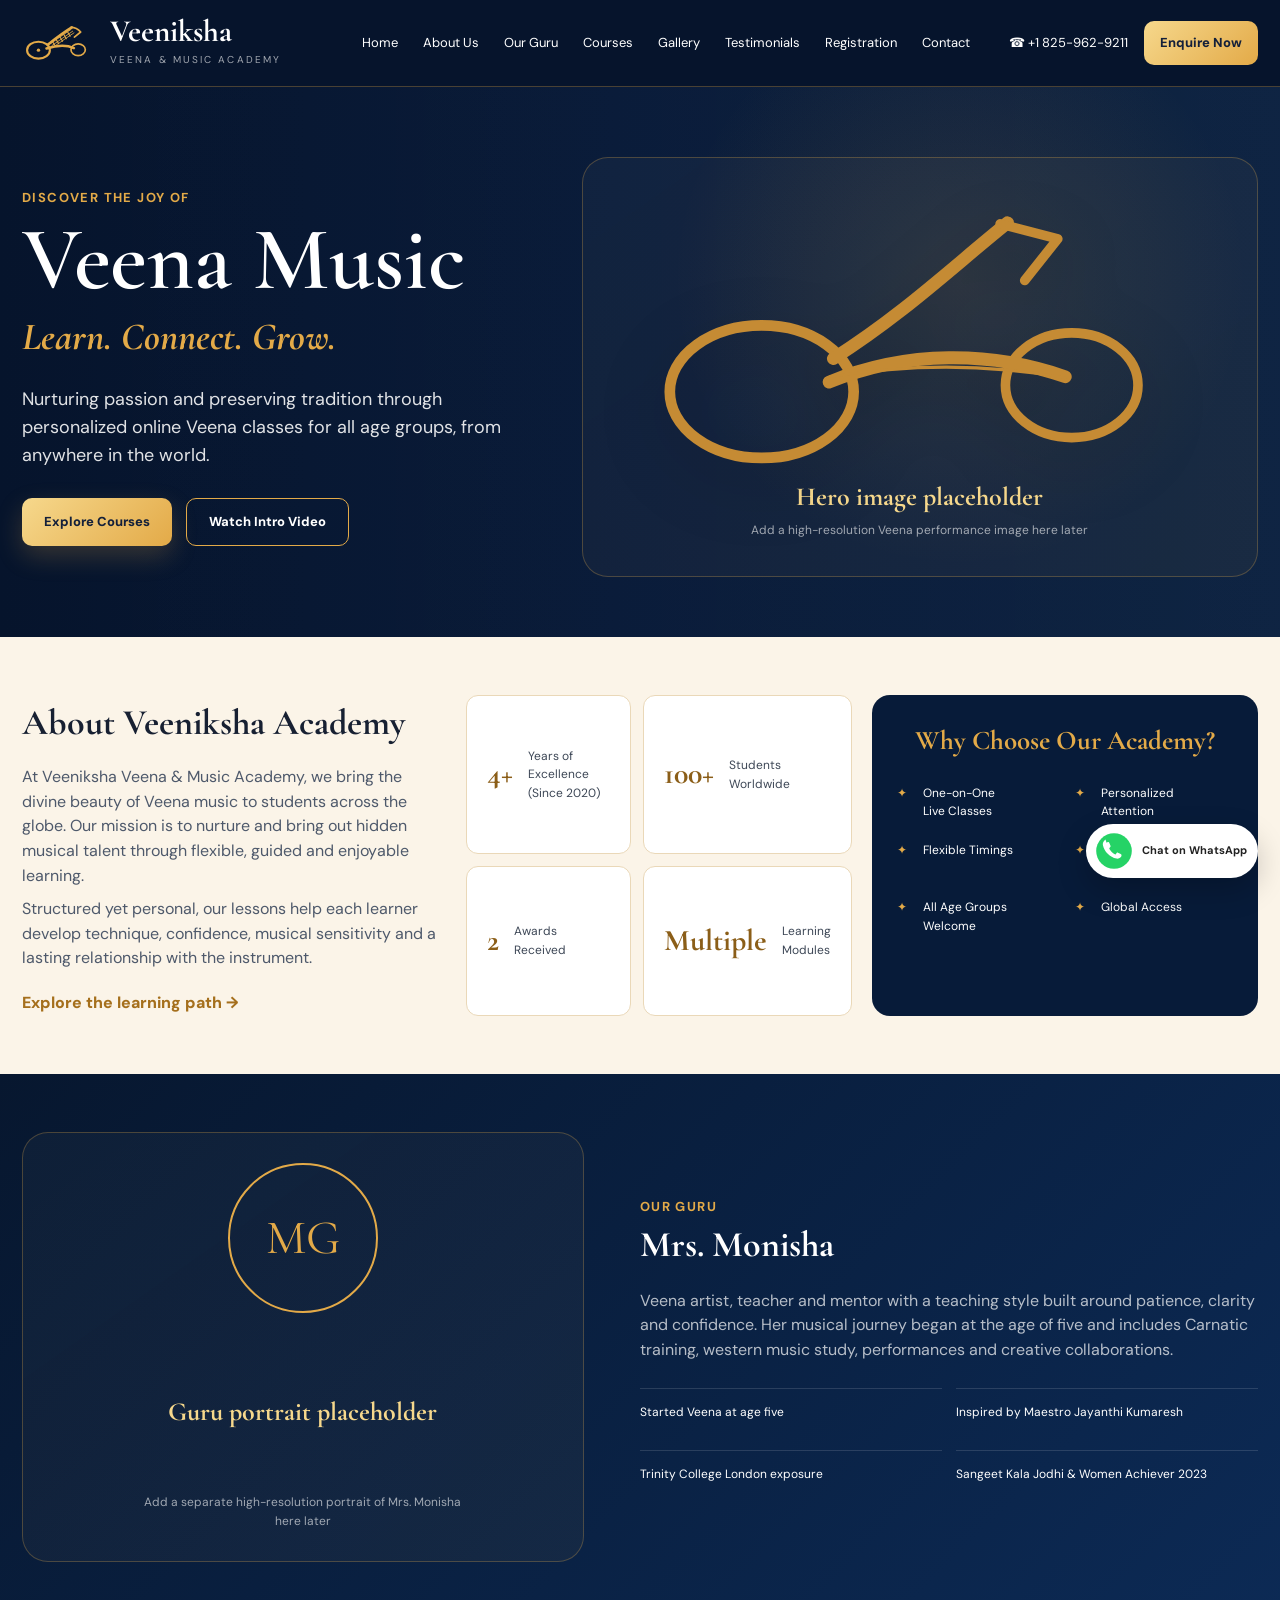
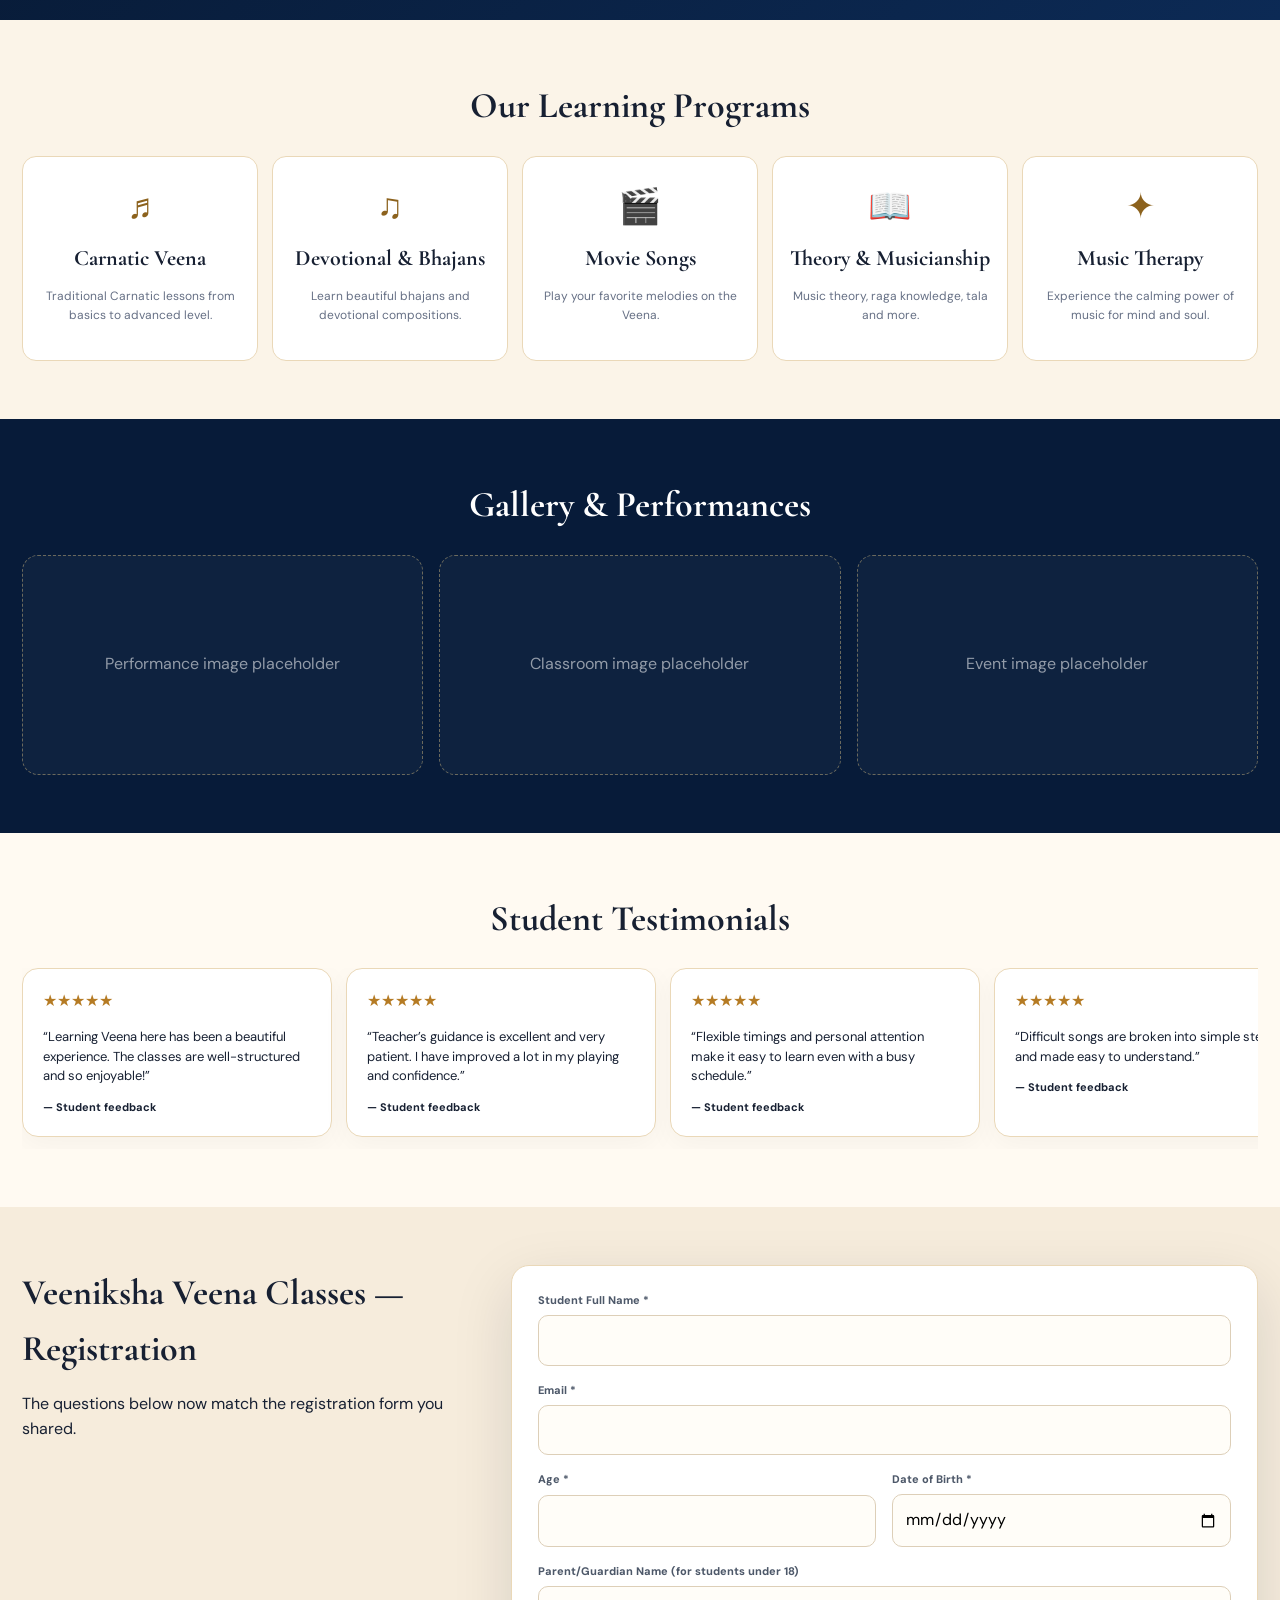
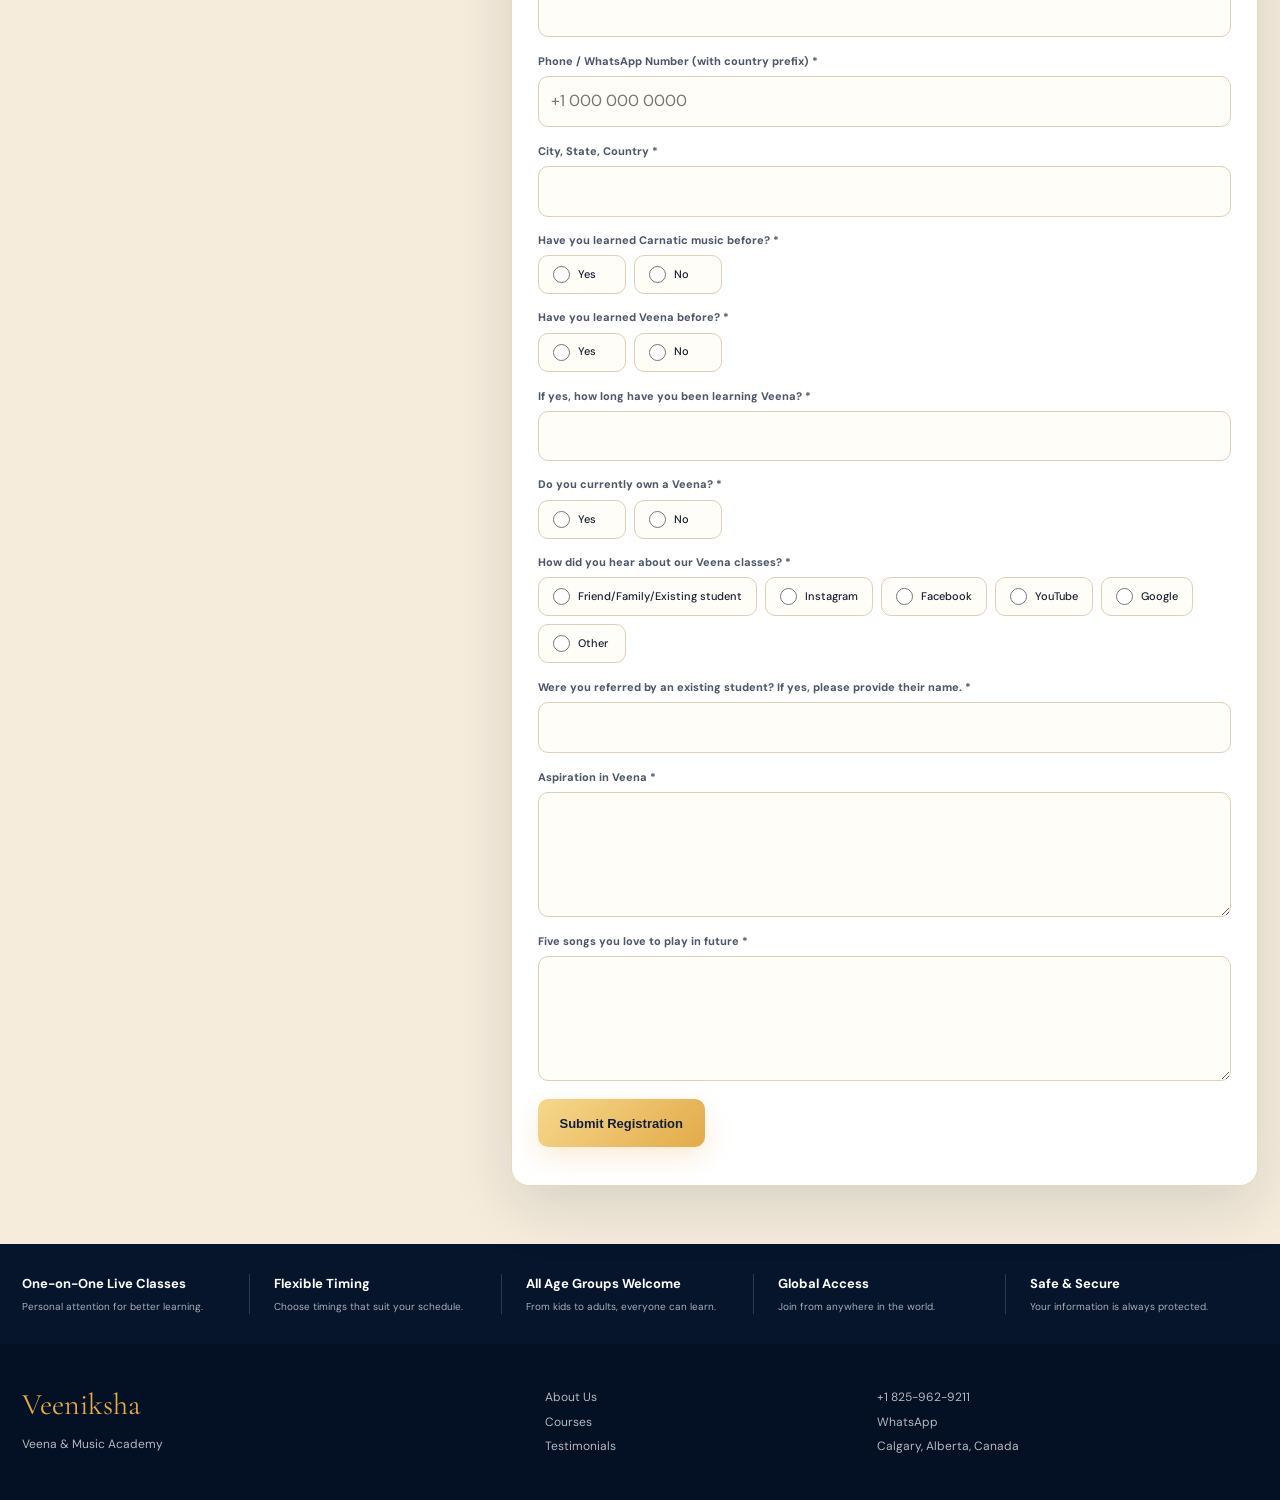
==== commit 1babc121: "Normalize radio question typography with regular form labels" ====
--- a/index.html
+++ b/index.html
@@ -7,6 +7,10 @@
 <link rel="preconnect" href="https://fonts.googleapis.com"><link rel="preconnect" href="https://fonts.gstatic.com" crossorigin>
 <link href="https://fonts.googleapis.com/css2?family=Cormorant+Garamond:wght@500;600;700&family=DM+Sans:wght@400;500;600;700&display=swap" rel="stylesheet">
 <link rel="stylesheet" href="styles.css">
+<style>
+.choice-group{grid-column:1/-1;display:block;margin:0}.choice-title{margin:0 0 7px;font-size:11px;font-weight:800;line-height:1.4;color:#4d5869}.choice-options{display:flex;flex-wrap:wrap;gap:8px}.choice-options label{display:inline-flex!important;align-items:center;gap:8px;margin:0!important;padding:10px 14px;border:1px solid #ddcfb8;border-radius:10px;background:#fffdf8;font-size:11px!important;font-weight:500!important;line-height:1.2;color:#172032;cursor:pointer;min-width:88px}.choice-options input[type=radio]{width:17px!important;height:17px!important;margin:0!important;padding:0!important;accent-color:#b7791f;flex:0 0 17px}.choice-options label:has(input:checked){border-color:#b7791f;background:#fff7e8;box-shadow:0 0 0 2px rgba(183,121,31,.10)}
+@media(max-width:900px){.choice-group{grid-column:auto}.choice-title,.choice-options label{font-size:11px!important}}
+</style>
 </head>
 <body>
 <header class="site-header" id="top"><nav class="nav container">
@@ -30,11 +34,11 @@
 <label class="full"><span>Parent/Guardian Name (for students under 18)</span><input name="parentGuardianName"></label>
 <label class="full"><span>Phone / WhatsApp Number (with country prefix) *</span><input name="phone" type="tel" required placeholder="+1 000 000 0000"></label>
 <label class="full"><span>City, State, Country *</span><input name="cityStateCountry" required></label>
-<fieldset class="full choice-group"><legend>Have you learned Carnatic music before? *</legend><label><input type="radio" name="learnedCarnatic" value="Yes" required> Yes</label><label><input type="radio" name="learnedCarnatic" value="No"> No</label></fieldset>
-<fieldset class="full choice-group"><legend>Have you learned Veena before? *</legend><label><input type="radio" name="learnedVeena" value="Yes" required> Yes</label><label><input type="radio" name="learnedVeena" value="No"> No</label></fieldset>
+<div class="full choice-group"><p class="choice-title">Have you learned Carnatic music before? *</p><div class="choice-options"><label><input type="radio" name="learnedCarnatic" value="Yes" required>Yes</label><label><input type="radio" name="learnedCarnatic" value="No">No</label></div></div>
+<div class="full choice-group"><p class="choice-title">Have you learned Veena before? *</p><div class="choice-options"><label><input type="radio" name="learnedVeena" value="Yes" required>Yes</label><label><input type="radio" name="learnedVeena" value="No">No</label></div></div>
 <label class="full"><span>If yes, how long have you been learning Veena? *</span><input name="veenaLearningDuration" required></label>
-<fieldset class="full choice-group"><legend>Do you currently own a Veena? *</legend><label><input type="radio" name="ownVeena" value="Yes" required> Yes</label><label><input type="radio" name="ownVeena" value="No"> No</label></fieldset>
-<fieldset class="full choice-group"><legend>How did you hear about our Veena classes? *</legend><label><input type="radio" name="heardAbout" value="Friend/Family/Existing student" required> Friend/Family/Existing student</label><label><input type="radio" name="heardAbout" value="Instagram"> Instagram</label><label><input type="radio" name="heardAbout" value="Facebook"> Facebook</label><label><input type="radio" name="heardAbout" value="YouTube"> YouTube</label><label><input type="radio" name="heardAbout" value="Google"> Google</label><label><input type="radio" name="heardAbout" value="Other"> Other</label></fieldset>
+<div class="full choice-group"><p class="choice-title">Do you currently own a Veena? *</p><div class="choice-options"><label><input type="radio" name="ownVeena" value="Yes" required>Yes</label><label><input type="radio" name="ownVeena" value="No">No</label></div></div>
+<div class="full choice-group"><p class="choice-title">How did you hear about our Veena classes? *</p><div class="choice-options"><label><input type="radio" name="heardAbout" value="Friend/Family/Existing student" required>Friend/Family/Existing student</label><label><input type="radio" name="heardAbout" value="Instagram">Instagram</label><label><input type="radio" name="heardAbout" value="Facebook">Facebook</label><label><input type="radio" name="heardAbout" value="YouTube">YouTube</label><label><input type="radio" name="heardAbout" value="Google">Google</label><label><input type="radio" name="heardAbout" value="Other">Other</label></div></div>
 <label class="full"><span>Were you referred by an existing student? If yes, please provide their name. *</span><input name="referralName" required></label>
 <label class="full"><span>Aspiration in Veena *</span><textarea name="aspiration" rows="4" required></textarea></label>
 <label class="full"><span>Five songs you love to play in future *</span><textarea name="futureSongs" rows="4" required></textarea></label>
--- a/styles.css
+++ b/styles.css
@@ -1 +1 @@
-:root{--navy:#06142c;--navy2:#0b2852;--gold:#e3aa48;--gold2:#f6d88c;--cream:#f7efe3;--paper:#fffaf2;--ink:#172032;--muted:#667085;--line:#ead8b8;--white:#fff;--green:#25D366;--shadow:0 20px 60px rgba(5,20,44,.13)}*{box-sizing:border-box}html{scroll-behavior:smooth}body{margin:0;font-family:'DM Sans',sans-serif;color:var(--ink);background:var(--paper);line-height:1.55;overflow-x:hidden}.container{width:min(1440px,calc(100% - 44px));margin:auto}.site-header{position:sticky;top:0;z-index:50;background:#06142c;border-bottom:1px solid rgba(227,170,72,.3)}.nav{min-height:86px;display:flex;align-items:center;gap:28px}.brand{display:flex;align-items:center;gap:12px;color:#fff;text-decoration:none;min-width:300px}.veena-logo{width:76px;height:48px;color:var(--gold)}.brand strong{display:block;font-family:'Cormorant Garamond',serif;font-size:31px;line-height:.9;color:var(--gold)}.brand small{display:block;font-size:10px;letter-spacing:2.1px;text-transform:uppercase;margin-top:6px}.nav-links{display:flex;align-items:center;gap:25px;flex:1;justify-content:center}.nav-links a,.nav-contact a{color:#fff;text-decoration:none;font-size:13px}.nav-links a:hover{color:var(--gold2)}.nav-contact{display:flex;align-items:center;gap:16px}.enquire-btn{background:linear-gradient(135deg,var(--gold2),var(--gold));color:#14203a!important;padding:12px 16px;border-radius:10px;font-weight:800}.menu-toggle{display:none;background:none;border:0;width:46px;height:46px}.menu-toggle span{display:block;height:2px;background:#fff;margin:6px 0}.hero{position:relative;overflow:hidden;background:linear-gradient(90deg,#06142c 0%,#081a38 48%,#0a203f 100%);color:#fff;padding:70px 0 60px}.hero-pattern{position:absolute;inset:0;background:radial-gradient(circle at 75% 35%,rgba(227,170,72,.12),transparent 28%),linear-gradient(90deg,transparent,rgba(255,255,255,.02));pointer-events:none}.hero-grid{display:grid;grid-template-columns:.85fr 1.15fr;gap:60px;align-items:center;position:relative;z-index:2}.eyebrow{text-transform:uppercase;letter-spacing:1.4px;color:var(--gold);font-size:13px;font-weight:700}.hero h1{font-family:'Cormorant Garamond',serif;font-size:clamp(60px,7vw,108px);line-height:.85;margin:14px 0 10px;font-weight:600}.hero h2{font-family:'Cormorant Garamond',serif;color:var(--gold);font-size:clamp(30px,3vw,48px);font-style:italic;margin:0 0 18px}.hero p{font-size:18px;max-width:620px;color:rgba(255,255,255,.88)}.hero-actions{display:flex;gap:14px;flex-wrap:wrap;margin-top:28px}.btn{display:inline-flex;align-items:center;justify-content:center;min-height:48px;padding:13px 22px;border-radius:10px;text-decoration:none;font-weight:800;font-size:13px;border:0;cursor:pointer;transition:.25s}.btn:hover{transform:translateY(-2px)}.btn-primary{background:linear-gradient(135deg,var(--gold2),var(--gold));color:#14203a;box-shadow:0 10px 26px rgba(227,170,72,.22)}.btn-ghost{border:1px solid var(--gold);color:#fff;background:transparent}.image-placeholder{border:1px solid rgba(227,170,72,.28);background:linear-gradient(145deg,rgba(255,255,255,.03),rgba(227,170,72,.05));border-radius:26px;display:grid;place-items:center;text-align:center;color:var(--gold2);position:relative;overflow:hidden}.image-placeholder strong{font-family:'Cormorant Garamond',serif;font-size:26px}.image-placeholder span{font-size:12px;color:rgba(255,255,255,.6);max-width:340px}.hero-placeholder{min-height:420px;padding:35px}.placeholder-veena{width:min(92%,720px);color:#c58b34;filter:drop-shadow(0 20px 30px rgba(0,0,0,.25))}.section{padding:58px 0}.section-light{background:#fbf4e8}.about-layout{display:grid;grid-template-columns:1.1fr 1fr 1fr;gap:20px;align-items:stretch}.about-copy h2,.section-title h2,.guru-copy h2,.register-copy h2{font-family:'Cormorant Garamond',serif;font-size:36px;margin:0 0 14px}.about-copy p{color:#4e596b;margin:8px 0}.text-link{display:inline-block;margin-top:12px;color:#a56f1c;text-decoration:none;font-weight:800}.metrics-grid{display:grid;grid-template-columns:1fr 1fr;gap:12px}.metrics-grid div{background:#fff;border:1px solid var(--line);border-radius:12px;padding:20px;display:flex;gap:15px;align-items:center}.metrics-grid b{font-family:'Cormorant Garamond',serif;font-size:30px;color:#8b5e18}.metrics-grid span{font-size:12px;color:#3d4756}.why-card{background:#071b39;color:#fff;border-radius:18px;padding:25px}.why-card h3{font-family:'Cormorant Garamond',serif;color:var(--gold);font-size:27px;text-align:center;margin:0 0 22px}.why-grid{display:grid;grid-template-columns:1fr 1fr;gap:20px}.why-grid span{font-size:12px;padding-left:26px;position:relative}.why-grid span:before{content:'✦';position:absolute;left:0;color:var(--gold)}.guru-section{background:linear-gradient(135deg,#07172f,#0c2a55);color:#fff}.guru-grid{display:grid;grid-template-columns:1fr 1.1fr;gap:56px;align-items:center}.guru-placeholder{min-height:430px}.portrait-circle{width:150px;height:150px;border-radius:50%;display:grid;place-items:center;border:2px solid var(--gold);font-family:'Cormorant Garamond',serif;font-size:48px;color:var(--gold);margin-bottom:18px}.guru-copy p{color:rgba(255,255,255,.7)}.guru-points{display:grid;grid-template-columns:1fr 1fr;gap:14px;margin-top:25px}.guru-points span{padding:14px 0;border-top:1px solid rgba(255,255,255,.13);font-size:12px}.section-title{text-align:center;margin-bottom:22px}.section-title.light h2{color:#fff}.program-grid{display:grid;grid-template-columns:repeat(5,1fr);gap:14px}.program-grid article{background:#fff;border:1px solid var(--line);border-radius:14px;padding:22px 16px;text-align:center;min-height:205px;transition:.25s}.program-grid article:hover{transform:translateY(-5px);box-shadow:var(--shadow)}.program-grid article>div{font-size:35px;color:#8c621d}.program-grid h3{font-family:'Cormorant Garamond',serif;font-size:22px;margin:8px 0}.program-grid p{font-size:12px;color:var(--muted)}.gallery-section{background:#071b39}.gallery-grid{display:grid;grid-template-columns:repeat(3,1fr);gap:16px}.gallery-placeholder{min-height:220px;border:1px dashed rgba(246,216,140,.4);border-radius:16px;display:grid;place-items:center;color:rgba(255,255,255,.55);background:rgba(255,255,255,.03)}.testimonials-section{background:#fffaf2}.story-slider{overflow-x:auto;overflow-y:hidden;scroll-snap-type:x mandatory;-webkit-overflow-scrolling:touch;padding-bottom:12px}.story-slider::-webkit-scrollbar{height:7px}.story-slider::-webkit-scrollbar-thumb{background:#cba25f;border-radius:99px}.story-track{display:flex;gap:14px;width:max-content}.story-track blockquote{width:310px;flex:0 0 auto;scroll-snap-align:start;margin:0;padding:20px;border:1px solid var(--line);border-radius:16px;background:#fff;box-shadow:0 8px 28px rgba(0,0,0,.04)}.stars{color:#b57b24}.story-track p{font-size:13px;line-height:1.5}.story-track footer{font-size:11px;font-weight:700}.register-section{background:#f6ecdc}.register-grid{display:grid;grid-template-columns:.75fr 1.25fr;gap:40px;align-items:start}.registration-form{background:#fff;border:1px solid var(--line);border-radius:18px;padding:26px;box-shadow:var(--shadow)}.form-grid{display:grid;grid-template-columns:1fr 1fr;gap:16px}.form-grid label{display:grid;gap:6px}.form-grid label.full{grid-column:1/-1}.form-grid span{font-size:11px;font-weight:800;color:#4d5869}.form-grid input,.form-grid select,.form-grid textarea{width:100%;border:1px solid #ddcfb8;border-radius:10px;padding:12px;background:#fffdf8;font:inherit}.submit-btn{margin-top:18px}.form-status{font-size:12px}.hp{position:absolute!important;left:-9999px!important}.features-strip{background:#06142c;color:#fff;padding:30px 0}.feature-strip-grid{display:grid;grid-template-columns:repeat(5,1fr);gap:24px}.feature-strip-grid div{border-right:1px solid rgba(255,255,255,.16);padding-right:18px}.feature-strip-grid div:last-child{border:0}.feature-strip-grid b,.feature-strip-grid span{display:block}.feature-strip-grid b{font-size:13px}.feature-strip-grid span{font-size:10px;color:rgba(255,255,255,.65);margin-top:4px}.whatsapp-float{position:fixed;right:22px;bottom:22px;z-index:60;display:flex;align-items:center;gap:9px;background:#fff;color:#222;text-decoration:none;font-size:11px;font-weight:800;padding:8px 11px 8px 9px;border-radius:999px;box-shadow:0 12px 30px rgba(0,0,0,.22)}.whatsapp-float svg{width:38px;height:38px;color:var(--green)}.footer{background:#041024;color:#fff;padding:38px 0}.footer-grid{display:grid;grid-template-columns:1.3fr .8fr 1fr;gap:28px}.footer-brand{font-family:'Cormorant Garamond',serif;color:var(--gold);font-size:30px}.footer a,.footer span{display:block;color:rgba(255,255,255,.7);text-decoration:none;font-size:12px;margin:6px 0}.reveal{opacity:0;transform:translateY(18px);transition:opacity .65s ease,transform .65s ease}.reveal.visible{opacity:1;transform:none}.delay-1{transition-delay:.1s}.delay-2{transition-delay:.2s}@media(max-width:1180px){.nav-contact{display:none}.brand{min-width:auto}.nav-links{gap:17px}.program-grid{grid-template-columns:repeat(3,1fr)}}@media(max-width:900px){.nav{min-height:76px}.nav-links{display:none;position:absolute;top:76px;left:16px;right:16px;flex-direction:column;align-items:flex-start;background:#082149;padding:20px;border-radius:15px}.nav-links.open{display:flex}.menu-toggle{display:block;margin-left:auto}.hero-grid,.guru-grid,.register-grid,.about-layout{grid-template-columns:1fr}.hero{padding-top:52px}.hero-placeholder{min-height:360px}.program-grid{grid-template-columns:repeat(2,1fr)}.gallery-grid{grid-template-columns:1fr}.feature-strip-grid{grid-template-columns:1fr 1fr}.form-grid{grid-template-columns:1fr}.form-grid label.full{grid-column:auto}}@media(max-width:600px){.container{width:min(100% - 26px,1440px)}.brand strong{font-size:25px}.brand small{font-size:8px}.veena-logo{width:62px}.hero h1{font-size:66px}.hero h2{font-size:34px}.hero p{font-size:15px}.hero-placeholder{min-height:290px}.about-layout{gap:26px}.metrics-grid,.why-grid,.guru-points,.program-grid,.feature-strip-grid{grid-template-columns:1fr}.section{padding:46px 0}.story-track blockquote{width:82vw}.whatsapp-float b{display:none}.whatsapp-float{padding:7px}.footer-grid{grid-template-columns:1fr}.register-grid{gap:22px}}@media(prefers-reduced-motion:reduce){*{scroll-behavior:auto!important;transition:none!important}.reveal{opacity:1;transform:none}}+:root{--navy:#06142c;--navy2:#0b2852;--gold:#e3aa48;--gold2:#f6d88c;--cream:#f7efe3;--paper:#fffaf2;--ink:#172032;--muted:#667085;--line:#ead8b8;--white:#fff;--green:#25D366;--shadow:0 20px 60px rgba(5,20,44,.13)}*{box-sizing:border-box}html{scroll-behavior:smooth}body{margin:0;font-family:'DM Sans',sans-serif;color:var(--ink);background:var(--paper);line-height:1.55;overflow-x:hidden}.container{width:min(1440px,calc(100% - 44px));margin:auto}.site-header{position:sticky;top:0;z-index:50;background:#06142c;border-bottom:1px solid rgba(227,170,72,.3)}.nav{min-height:86px;display:flex;align-items:center;gap:28px;position:relative}.brand{display:flex;align-items:center;gap:12px;color:#fff;text-decoration:none;min-width:300px;flex-shrink:0}.veena-logo{width:76px;height:48px;color:var(--gold);display:block;flex:0 0 auto}.brand strong{display:block;font-family:'Cormorant Garamond',serif;font-size:31px;line-height:.9;color:#fff}.brand small{display:block;font-size:10px;letter-spacing:2.1px;text-transform:uppercase;margin-top:6px;color:rgba(255,255,255,.62)}.nav-links{display:flex;align-items:center;gap:25px;flex:1;justify-content:center}.nav-links a,.nav-contact a{color:#fff;text-decoration:none;font-size:13px}.nav-links a:hover{color:var(--gold2)}.nav-contact{display:flex;align-items:center;gap:16px;white-space:nowrap}.enquire-btn{background:linear-gradient(135deg,var(--gold2),var(--gold));color:#14203a!important;padding:12px 16px;border-radius:10px;font-weight:800}.menu-toggle{display:none;background:none;border:0;width:46px;height:46px;padding:8px}.menu-toggle span{display:block;height:2px;background:#fff;margin:6px 0}.hero{position:relative;overflow:hidden;background:linear-gradient(90deg,#06142c 0%,#081a38 48%,#0a203f 100%);color:#fff;padding:70px 0 60px}.hero-pattern{position:absolute;inset:0;background:radial-gradient(circle at 75% 35%,rgba(227,170,72,.12),transparent 28%),linear-gradient(90deg,transparent,rgba(255,255,255,.02));pointer-events:none}.hero-grid{display:grid;grid-template-columns:.85fr 1.15fr;gap:60px;align-items:center;position:relative;z-index:2}.eyebrow{text-transform:uppercase;letter-spacing:1.4px;color:var(--gold);font-size:13px;font-weight:700}.hero h1{font-family:'Cormorant Garamond',serif;font-size:clamp(60px,7vw,108px);line-height:.85;margin:14px 0 10px;font-weight:600}.hero h2{font-family:'Cormorant Garamond',serif;color:var(--gold);font-size:clamp(30px,3vw,48px);font-style:italic;margin:0 0 18px}.hero p{font-size:18px;max-width:620px;color:rgba(255,255,255,.88)}.hero-actions{display:flex;gap:14px;flex-wrap:wrap;margin-top:28px}.btn{display:inline-flex;align-items:center;justify-content:center;min-height:48px;padding:13px 22px;border-radius:10px;text-decoration:none;font-weight:800;font-size:13px;border:0;cursor:pointer;transition:.25s}.btn:hover{transform:translateY(-2px)}.btn-primary{background:linear-gradient(135deg,var(--gold2),var(--gold));color:#14203a;box-shadow:0 10px 26px rgba(227,170,72,.22)}.btn-ghost{border:1px solid var(--gold);color:#fff;background:transparent}.image-placeholder{border:1px solid rgba(227,170,72,.28);background:linear-gradient(145deg,rgba(255,255,255,.03),rgba(227,170,72,.05));border-radius:26px;display:grid;place-items:center;text-align:center;color:var(--gold2);position:relative;overflow:hidden}.image-placeholder strong{font-family:'Cormorant Garamond',serif;font-size:26px}.image-placeholder span{font-size:12px;color:rgba(255,255,255,.6);max-width:340px}.hero-placeholder{min-height:420px;padding:35px}.placeholder-veena{width:min(92%,720px);color:#c58b34;filter:drop-shadow(0 20px 30px rgba(0,0,0,.25))}.section{padding:58px 0}.section-light{background:#fbf4e8}.about-layout{display:grid;grid-template-columns:1.1fr 1fr 1fr;gap:20px;align-items:stretch}.about-copy h2,.section-title h2,.guru-copy h2,.register-copy h2{font-family:'Cormorant Garamond',serif;font-size:36px;margin:0 0 14px}.about-copy p{color:#4e596b;margin:8px 0}.text-link{display:inline-block;margin-top:12px;color:#a56f1c;text-decoration:none;font-weight:800}.metrics-grid{display:grid;grid-template-columns:1fr 1fr;gap:12px}.metrics-grid div{background:#fff;border:1px solid var(--line);border-radius:12px;padding:20px;display:flex;gap:15px;align-items:center}.metrics-grid b{font-family:'Cormorant Garamond',serif;font-size:30px;color:#8b5e18}.metrics-grid span{font-size:12px;color:#3d4756}.why-card{background:#071b39;color:#fff;border-radius:18px;padding:25px}.why-card h3{font-family:'Cormorant Garamond',serif;color:var(--gold);font-size:27px;text-align:center;margin:0 0 22px}.why-grid{display:grid;grid-template-columns:1fr 1fr;gap:20px}.why-grid span{font-size:12px;padding-left:26px;position:relative}.why-grid span:before{content:'✦';position:absolute;left:0;color:var(--gold)}.guru-section{background:linear-gradient(135deg,#07172f,#0c2a55);color:#fff}.guru-grid{display:grid;grid-template-columns:1fr 1.1fr;gap:56px;align-items:center}.guru-placeholder{min-height:430px}.portrait-circle{width:150px;height:150px;border-radius:50%;display:grid;place-items:center;border:2px solid var(--gold);font-family:'Cormorant Garamond',serif;font-size:48px;color:var(--gold);margin-bottom:18px}.guru-copy p{color:rgba(255,255,255,.7)}.guru-points{display:grid;grid-template-columns:1fr 1fr;gap:14px;margin-top:25px}.guru-points span{padding:14px 0;border-top:1px solid rgba(255,255,255,.13);font-size:12px}.section-title{text-align:center;margin-bottom:22px}.section-title.light h2{color:#fff}.program-grid{display:grid;grid-template-columns:repeat(5,1fr);gap:14px}.program-grid article{background:#fff;border:1px solid var(--line);border-radius:14px;padding:22px 16px;text-align:center;min-height:205px;transition:.25s}.program-grid article:hover{transform:translateY(-5px);box-shadow:var(--shadow)}.program-grid article>div{font-size:35px;color:#8c621d}.program-grid h3{font-family:'Cormorant Garamond',serif;font-size:22px;margin:8px 0}.program-grid p{font-size:12px;color:var(--muted)}.gallery-section{background:#071b39}.gallery-grid{display:grid;grid-template-columns:repeat(3,1fr);gap:16px}.gallery-placeholder{min-height:220px;border:1px dashed rgba(246,216,140,.4);border-radius:16px;display:grid;place-items:center;color:rgba(255,255,255,.55);background:rgba(255,255,255,.03)}.testimonials-section{background:#fffaf2}.story-slider{overflow-x:auto;overflow-y:hidden;scroll-snap-type:x mandatory;-webkit-overflow-scrolling:touch;padding-bottom:12px}.story-slider::-webkit-scrollbar{height:7px}.story-slider::-webkit-scrollbar-thumb{background:#cba25f;border-radius:99px}.story-track{display:flex;gap:14px;width:max-content}.story-track blockquote{width:310px;flex:0 0 auto;scroll-snap-align:start;margin:0;padding:20px;border:1px solid var(--line);border-radius:16px;background:#fff;box-shadow:0 8px 28px rgba(0,0,0,.04)}.stars{color:#b57b24}.story-track p{font-size:13px;line-height:1.5}.story-track footer{font-size:11px;font-weight:700}.register-section{background:#f6ecdc}.register-grid{display:grid;grid-template-columns:.75fr 1.25fr;gap:40px;align-items:start}.registration-form{background:#fff;border:1px solid var(--line);border-radius:18px;padding:26px;box-shadow:var(--shadow)}.form-grid{display:grid;grid-template-columns:1fr 1fr;gap:16px}.form-grid label{display:grid;gap:6px}.form-grid label.full{grid-column:1/-1}.form-grid span{font-size:11px;font-weight:800;color:#4d5869}.form-grid input,.form-grid select,.form-grid textarea{width:100%;border:1px solid #ddcfb8;border-radius:10px;padding:12px;background:#fffdf8;font:inherit}.form-grid fieldset{grid-column:1/-1!important;margin:0!important;border:0!important;padding:0!important;background:transparent!important;min-width:0!important;display:block!important}.form-grid fieldset legend{padding:0!important;margin:0 0 7px!important;font-size:11px!important;font-weight:800!important;color:#4d5869!important}.form-grid fieldset label{display:inline-flex!important;align-items:center!important;gap:8px!important;margin:0 10px 0 0!important;padding:10px 14px!important;border:1px solid #ddcfb8!important;border-radius:10px!important;background:#fffdf8!important;font-size:14px!important;font-weight:500!important;color:var(--ink)!important;cursor:pointer!important;min-width:92px!important}.form-grid fieldset label input[type=radio]{appearance:auto!important;-webkit-appearance:radio!important;width:18px!important;height:18px!important;margin:0!important;padding:0!important;border:0!important;accent-color:#b7791f!important;flex:0 0 18px!important}.form-grid fieldset label:has(input[type=radio]:checked){border-color:#b7791f!important;background:#fff7e8!important;box-shadow:0 0 0 2px rgba(183,121,31,.12)!important}.submit-btn{margin-top:18px}.form-status{font-size:12px}.hp{position:absolute!important;left:-9999px!important}.features-strip{background:#06142c;color:#fff;padding:30px 0}.feature-strip-grid{display:grid;grid-template-columns:repeat(5,1fr);gap:24px}.feature-strip-grid div{border-right:1px solid rgba(255,255,255,.16);padding-right:18px}.feature-strip-grid div:last-child{border:0}.feature-strip-grid b,.feature-strip-grid span{display:block}.feature-strip-grid b{font-size:13px}.feature-strip-grid span{font-size:10px;color:rgba(255,255,255,.65);margin-top:4px}.whatsapp-float{position:fixed;right:22px;bottom:22px;z-index:60;display:flex;align-items:center;gap:9px;background:#fff;color:#222;text-decoration:none;font-size:11px;font-weight:800;padding:8px 11px 8px 9px;border-radius:999px;box-shadow:0 12px 30px rgba(0,0,0,.22)}.whatsapp-float svg{width:38px;height:38px;color:var(--green)}.footer{background:#041024;color:#fff;padding:38px 0}.footer-grid{display:grid;grid-template-columns:1.3fr .8fr 1fr;gap:28px}.footer-brand{font-family:'Cormorant Garamond',serif;color:var(--gold);font-size:30px}.footer a,.footer span{display:block;color:rgba(255,255,255,.7);text-decoration:none;font-size:12px;margin:6px 0}.reveal{opacity:0;transform:translateY(18px);transition:opacity .65s ease,transform .65s ease}.reveal.visible{opacity:1;transform:none}.delay-1{transition-delay:.1s}.delay-2{transition-delay:.2s}@media(max-width:1180px){.nav-contact{display:none}.brand{min-width:auto}.nav-links{gap:17px}.program-grid{grid-template-columns:repeat(3,1fr)}}@media(max-width:900px){.nav{min-height:82px;justify-content:space-between;gap:12px}.nav-contact{display:none!important}.nav-links{display:none;position:absolute;top:82px;left:0;right:0;flex-direction:column;align-items:flex-start;background:#082149;padding:20px;border-radius:0 0 15px 15px;box-shadow:0 18px 35px rgba(0,0,0,.25)}.nav-links.open{display:flex}.menu-toggle{display:block;margin-left:auto;flex:0 0 46px}.brand{min-width:0;max-width:calc(100% - 60px);gap:9px}.brand .veena-logo{display:block!important;width:64px;height:42px}.brand strong{font-size:28px}.brand small{font-size:8px;letter-spacing:1.5px;white-space:nowrap}.hero-grid,.guru-grid,.register-grid,.about-layout{grid-template-columns:1fr}.hero{padding-top:52px}.hero-placeholder{min-height:360px}.program-grid{grid-template-columns:repeat(2,1fr)}.gallery-grid{grid-template-columns:1fr}.feature-strip-grid{grid-template-columns:1fr 1fr}.form-grid{grid-template-columns:1fr}.form-grid label.full{grid-column:auto}.form-grid fieldset{grid-column:auto!important}}@media(max-width:600px){.container{width:min(100% - 26px,1440px)}.site-header .container{width:calc(100% - 24px)}.nav{min-height:78px}.brand{gap:7px}.brand .veena-logo{width:54px;height:38px}.brand strong{font-size:27px;line-height:1}.brand small{font-size:7px;letter-spacing:1.15px;margin-top:4px}.menu-toggle{width:42px;height:42px;flex-basis:42px}.nav-links{top:78px}.hero h1{font-size:66px}.hero h2{font-size:34px}.hero p{font-size:15px}.hero-placeholder{min-height:290px}.about-layout{gap:26px}.metrics-grid,.why-grid,.guru-points,.program-grid,.feature-strip-grid{grid-template-columns:1fr}.section{padding:46px 0}.story-track blockquote{width:82vw}.whatsapp-float b{display:none}.whatsapp-float{padding:7px}.footer-grid{grid-template-columns:1fr}.register-grid{gap:22px}.form-grid fieldset label{min-width:110px!important;margin:0 8px 8px 0!important}}@media(prefers-reduced-motion:reduce){*{scroll-behavior:auto!important;transition:none!important}.reveal{opacity:1;transform:none}}
